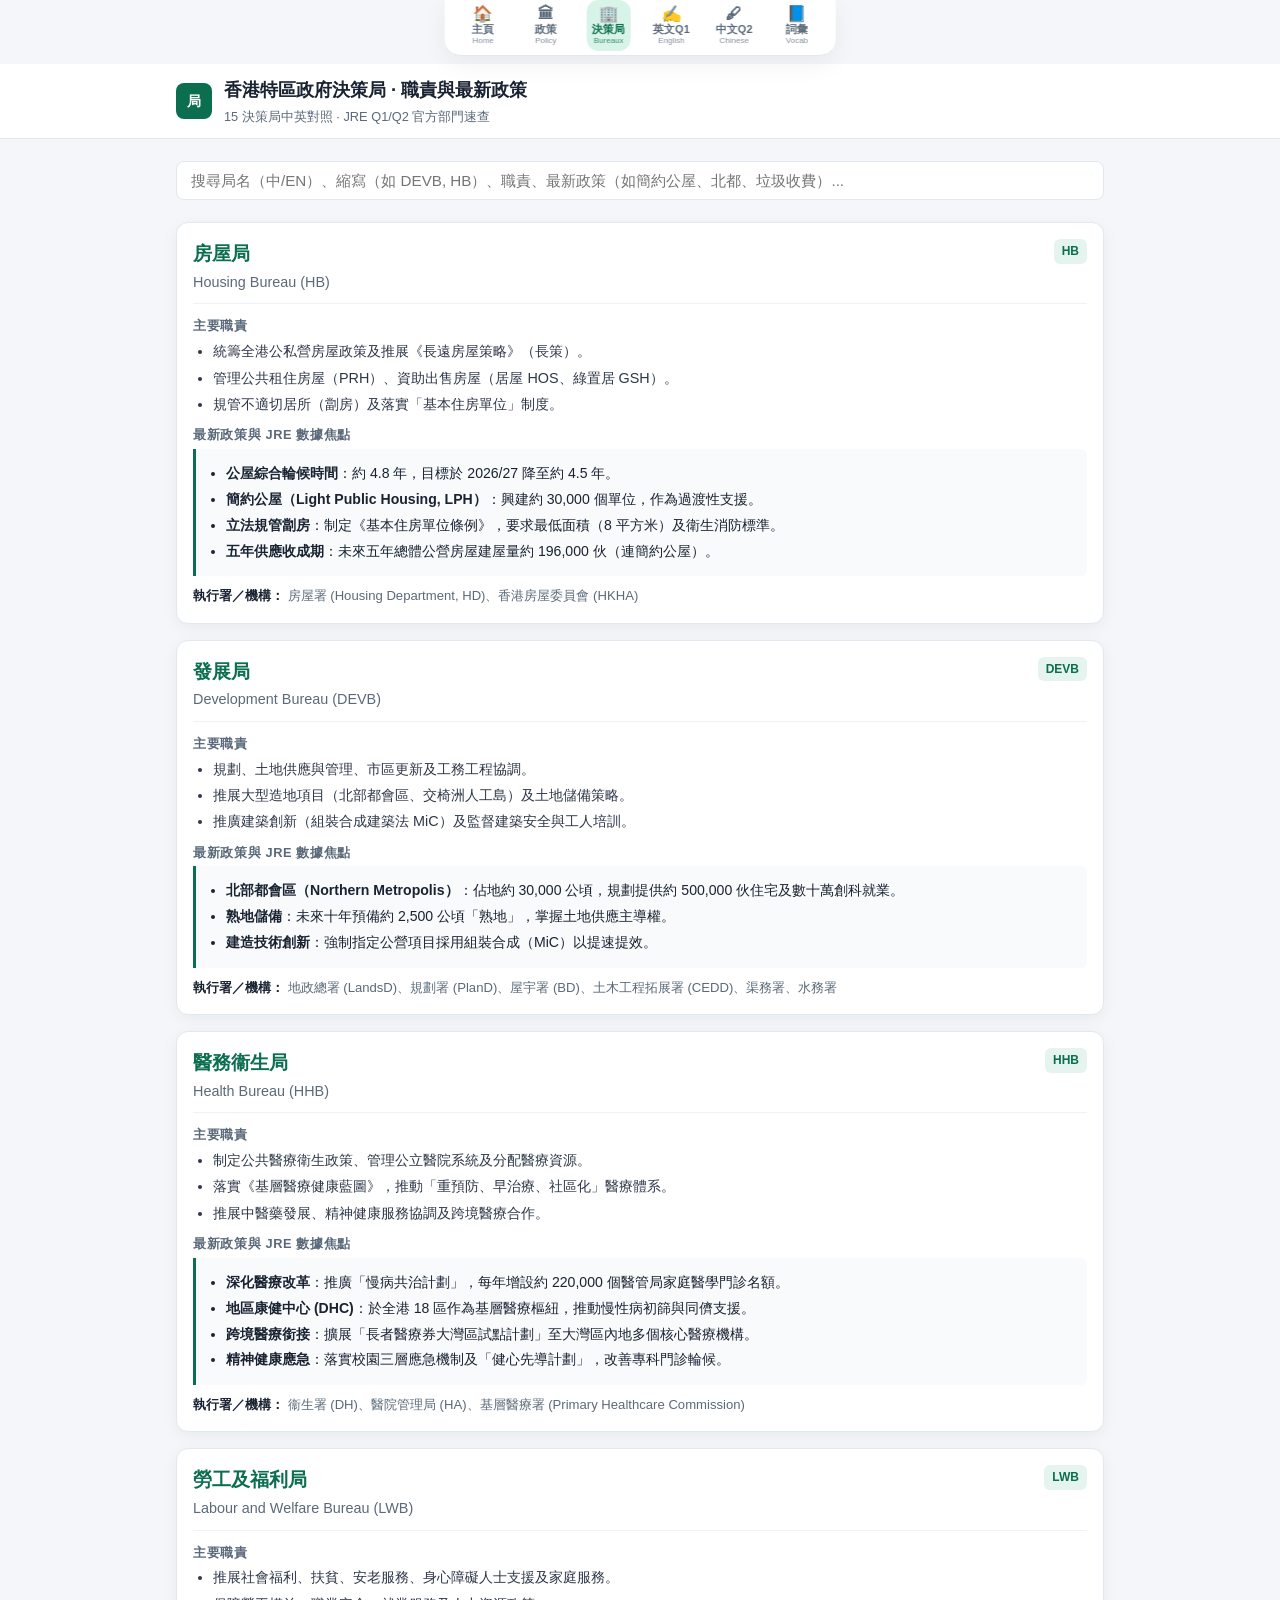
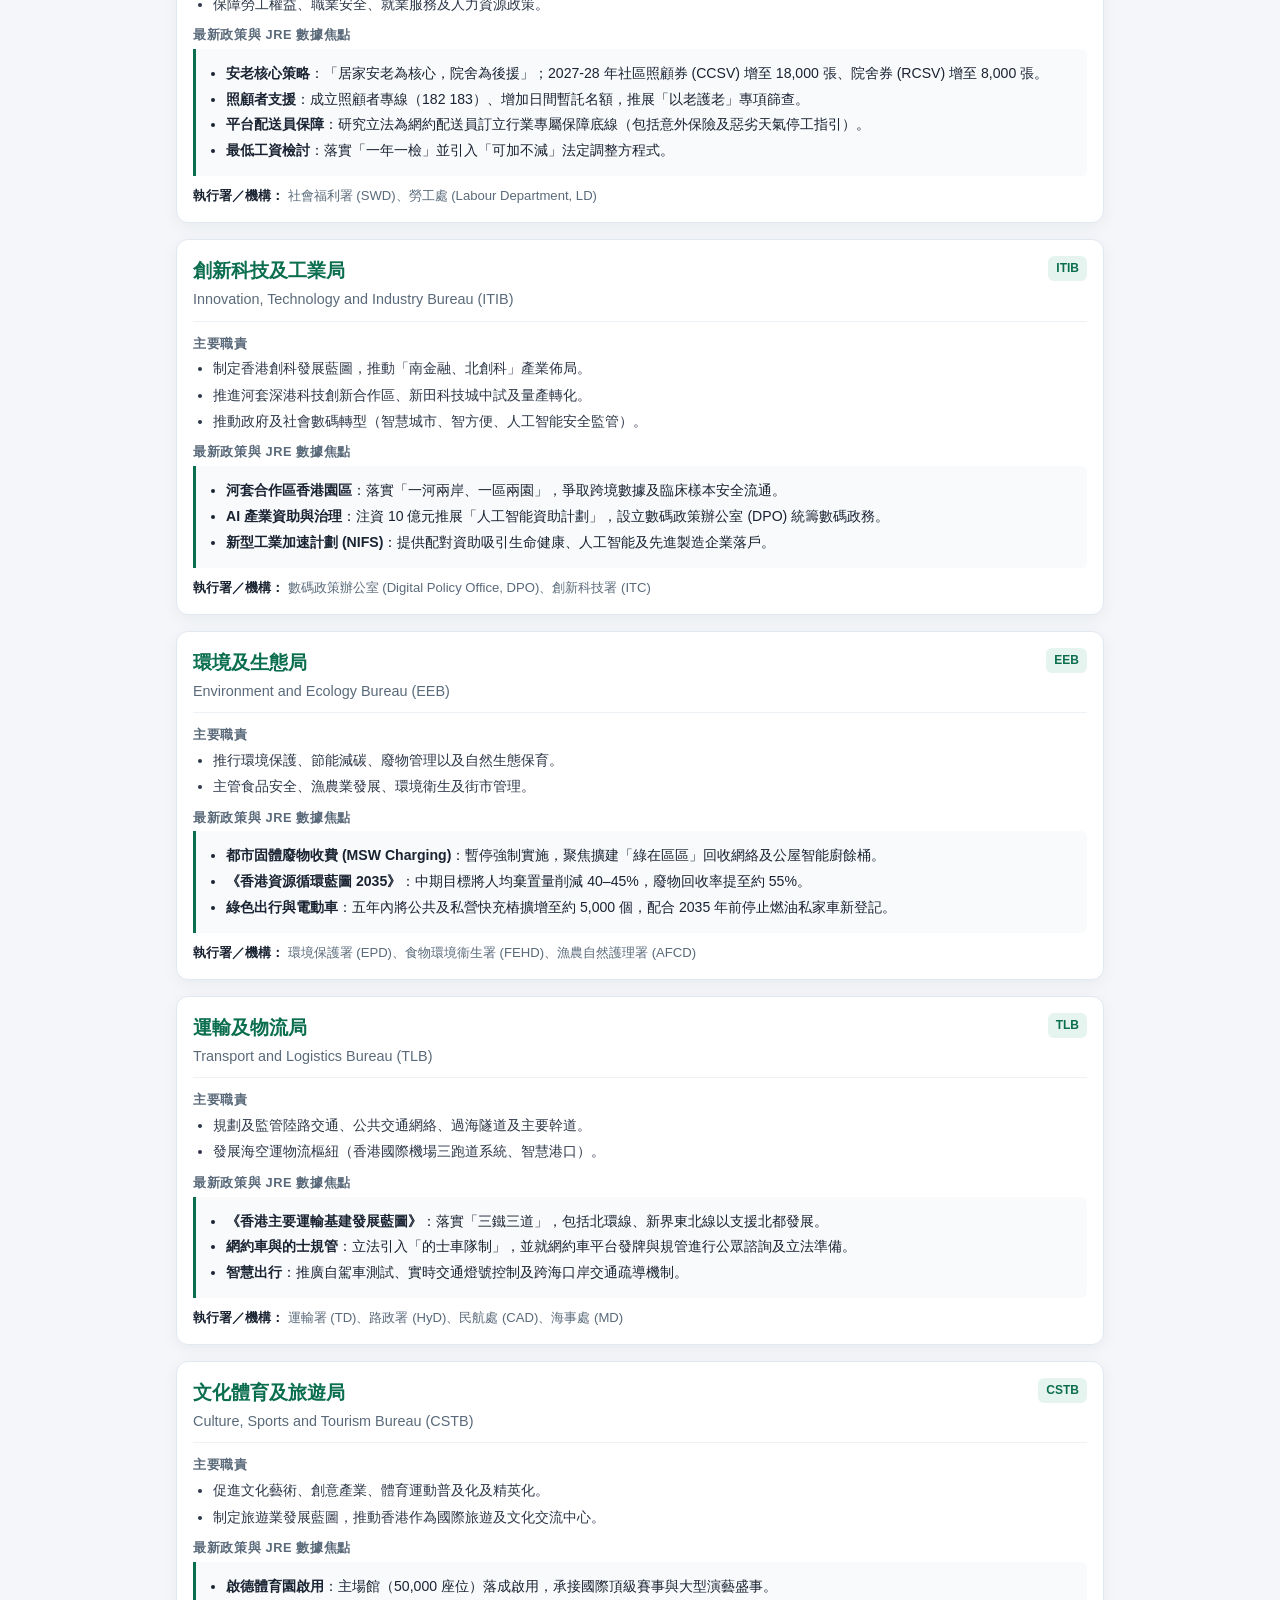
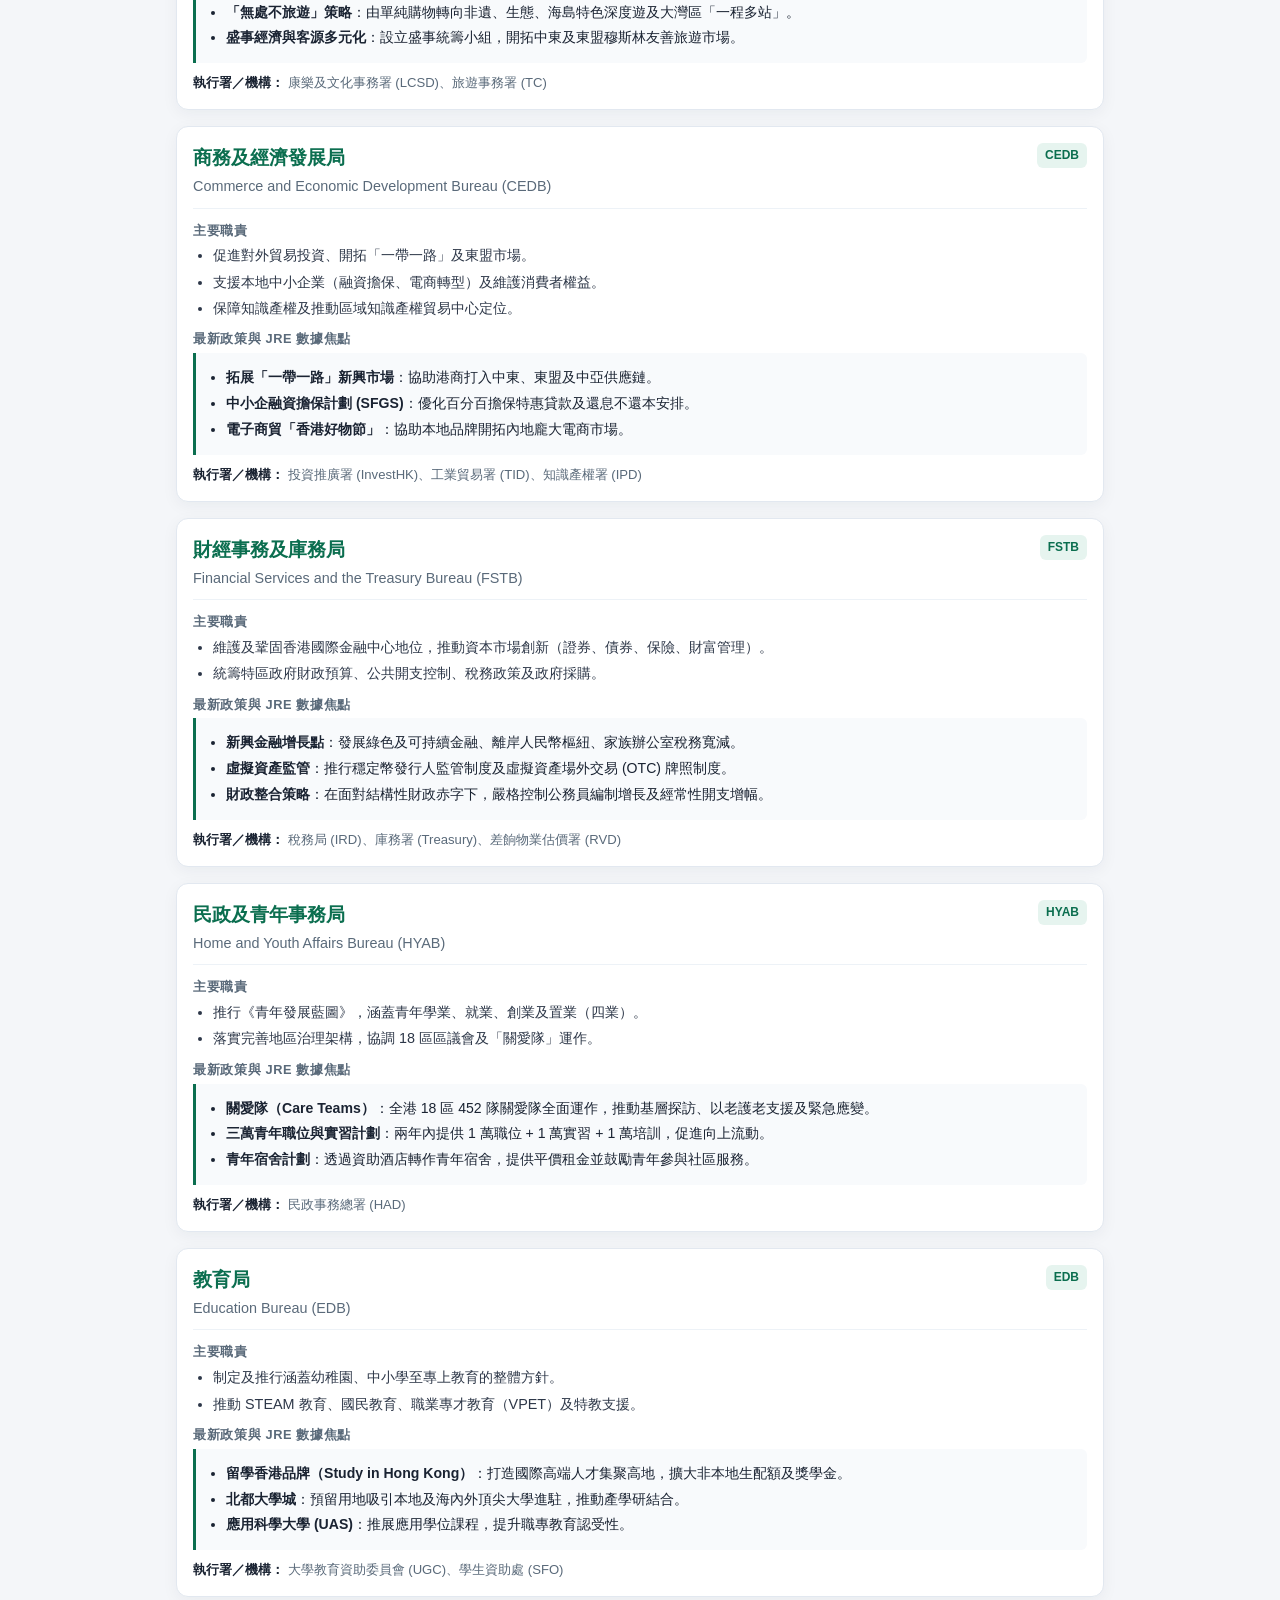
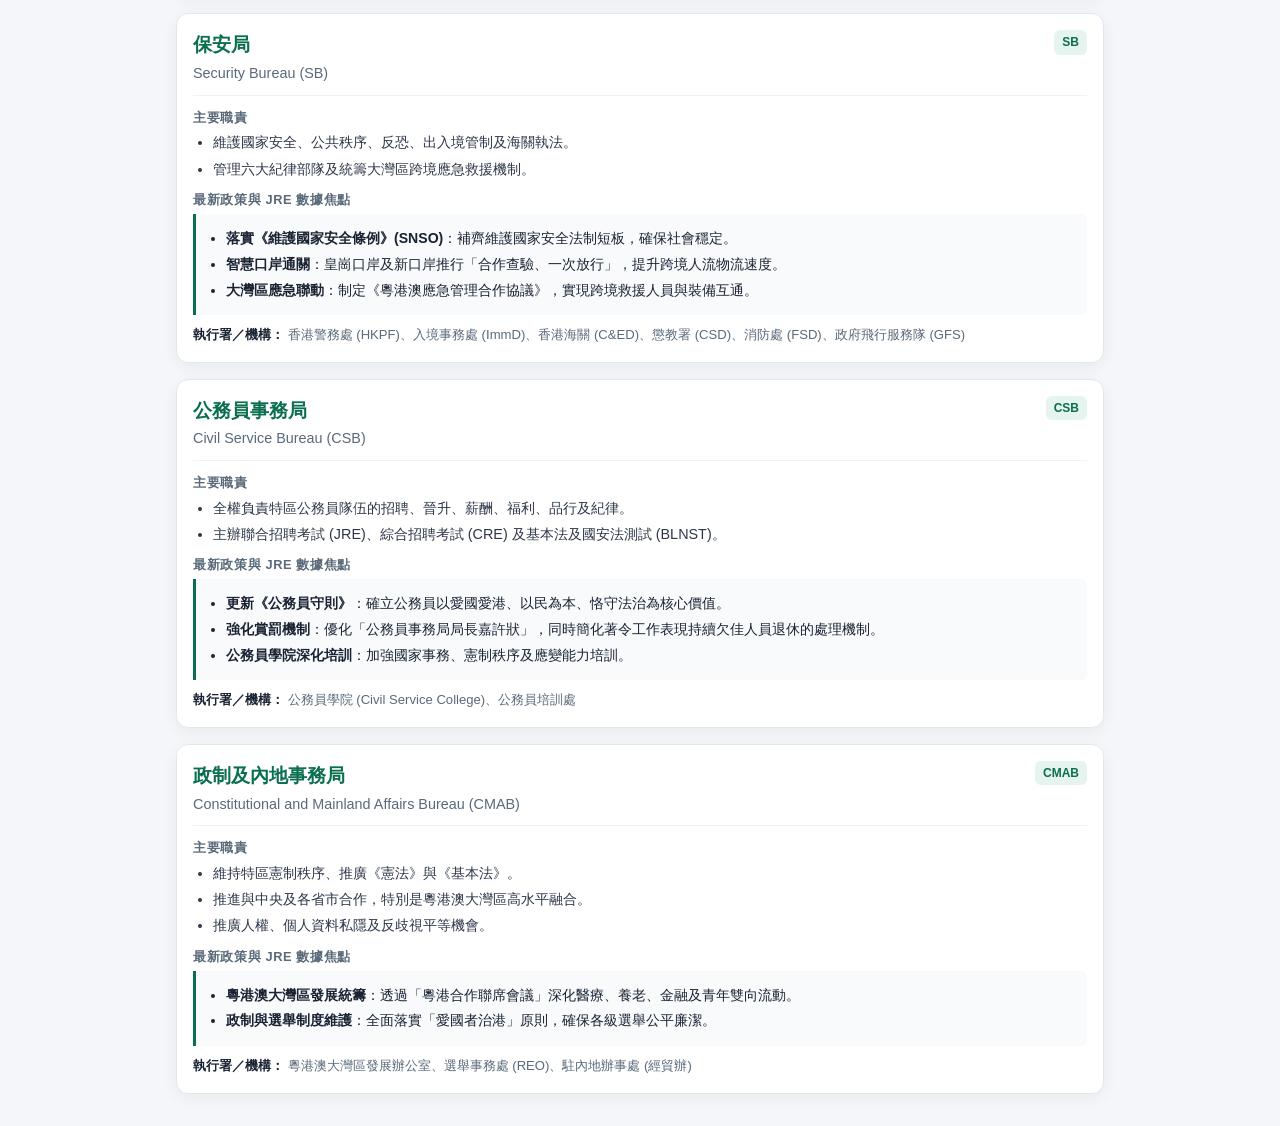
==== docs/bureaux/index.html @ 69ae5f59 "Remove Daily study page and navigation" ====
<!DOCTYPE html>
<html lang="zh-Hant">
<head>
  <meta charset="UTF-8" />
  <meta name="viewport" content="width=device-width, initial-scale=1, viewport-fit=cover" />
  <meta name="theme-color" content="#0b6e4f" />
  <meta name="apple-mobile-web-app-capable" content="yes" />
  <meta name="description" content="香港特區政府決策局架構、中英文名稱、職責及最新政策速查（JRE 備試專用）" />
  <title>政府決策局及最新政策 · JRE Study Hub</title>
  <link rel="stylesheet" href="../shell/tabbar.css?v=20261106a" />
  <style>
    :root {
      --bg: #f4f6f9;
      --surface: #ffffff;
      --ink: #1a2332;
      --muted: #5a6a7a;
      --border: #e2e8f0;
      --accent: #0b6e4f;
      --accent-soft: #e6f4ef;
      --accent-2: #1d4ed8;
      --shadow: 0 4px 16px rgba(26, 35, 50, 0.05);
      --radius: 12px;
      --font: "Segoe UI", "PingFang HK", "Noto Sans TC", "Microsoft JhengHei", sans-serif;
    }
    * { box-sizing: border-box; }
    body {
      margin: 0;
      font-family: var(--font);
      color: var(--ink);
      background: var(--bg);
      line-height: 1.55;
      padding-bottom: 80px;
    }
    .app-header {
      background: var(--surface);
      border-bottom: 1px solid var(--border);
      position: sticky;
      top: 0;
      z-index: 10;
    }
    .header-inner {
      max-width: 960px;
      margin: 0 auto;
      padding: 12px 16px;
      display: flex;
      align-items: center;
      gap: 12px;
    }
    .brand-mark {
      width: 36px;
      height: 36px;
      border-radius: 8px;
      background: var(--accent);
      color: #fff;
      display: grid;
      place-items: center;
      font-weight: 800;
      font-size: 0.9rem;
    }
    .brand-text h1 { margin: 0; font-size: 1.15rem; }
    .brand-text p { margin: 2px 0 0; color: var(--muted); font-size: 0.8rem; }
    .wrap {
      max-width: 960px;
      margin: 0 auto;
      padding: 16px;
    }
    .search-box {
      margin-bottom: 16px;
      position: sticky;
      top: 65px;
      z-index: 9;
      background: var(--bg);
      padding: 6px 0;
    }
    .search-box input {
      width: 100%;
      padding: 10px 14px;
      border: 1px solid var(--border);
      border-radius: 8px;
      font-size: 0.95rem;
      background: var(--surface);
      outline: none;
    }
    .search-box input:focus { border-color: var(--accent); }
    .bureau-card {
      background: var(--surface);
      border: 1px solid var(--border);
      border-radius: var(--radius);
      padding: 16px;
      margin-bottom: 16px;
      box-shadow: var(--shadow);
    }
    .b-header {
      display: flex;
      justify-content: space-between;
      align-items: flex-start;
      border-bottom: 1px solid #edf2f7;
      padding-bottom: 10px;
      margin-bottom: 12px;
    }
    .b-title h2 { margin: 0; font-size: 1.2rem; color: var(--accent); }
    .b-title .en { margin: 2px 0 0; font-size: 0.9rem; color: var(--muted); }
    .b-badge {
      padding: 3px 8px;
      background: var(--accent-soft);
      color: var(--accent);
      border-radius: 6px;
      font-size: 0.75rem;
      font-weight: 700;
    }
    .sec-label {
      font-size: 0.8rem;
      font-weight: 700;
      color: var(--muted);
      text-transform: uppercase;
      letter-spacing: 0.05em;
      margin: 10px 0 4px;
    }
    .responsibilities {
      margin: 0 0 10px;
      padding-left: 20px;
      font-size: 0.9rem;
      color: #2d3748;
    }
    .responsibilities li { margin-bottom: 4px; }
    .policies-box {
      background: #f8fafc;
      border-left: 3px solid var(--accent);
      padding: 10px 12px;
      border-radius: 0 6px 6px 0;
      font-size: 0.88rem;
    }
    .policies-box ul { margin: 4px 0 0; padding-left: 18px; }
    .policies-box li { margin-bottom: 4px; }
    .depts-tag {
      margin-top: 10px;
      font-size: 0.82rem;
      color: var(--muted);
    }
    .depts-tag strong { color: var(--ink); }
  </style>
</head>
<body>
  <header class="app-header">
    <div class="header-inner">
      <div class="brand-mark">局</div>
      <div class="brand-text">
        <h1>香港特區政府決策局 · 職責與最新政策</h1>
        <p>15 決策局中英對照 · JRE Q1/Q2 官方部門速查</p>
      </div>
    </div>
  </header>

  <main class="wrap">
    <div class="search-box">
      <input type="search" id="search" placeholder="搜尋局名（中/EN）、縮寫（如 DEVB, HB）、職責、最新政策（如簡約公屋、北都、垃圾收費）..." />
    </div>

    <div id="bureaux-list">
      <!-- 1. 房屋局 -->
      <article class="bureau-card" data-kw="房屋局 HB Housing Bureau 公屋 居屋 簡約公屋 劏房 基本住房單位 輪候時間">
        <div class="b-header">
          <div class="b-title">
            <h2>房屋局</h2>
            <div class="en">Housing Bureau (HB)</div>
          </div>
          <span class="b-badge">HB</span>
        </div>
        <div class="sec-label">主要職責</div>
        <ul class="responsibilities">
          <li>統籌全港公私營房屋政策及推展《長遠房屋策略》（長策）。</li>
          <li>管理公共租住房屋（PRH）、資助出售房屋（居屋 HOS、綠置居 GSH）。</li>
          <li>規管不適切居所（劏房）及落實「基本住房單位」制度。</li>
        </ul>
        <div class="sec-label">最新政策與 JRE 數據焦點</div>
        <div class="policies-box">
          <ul>
            <li><strong>公屋綜合輪候時間</strong>：約 4.8 年，目標於 2026/27 降至約 4.5 年。</li>
            <li><strong>簡約公屋（Light Public Housing, LPH）</strong>：興建約 30,000 個單位，作為過渡性支援。</li>
            <li><strong>立法規管劏房</strong>：制定《基本住房單位條例》，要求最低面積（8 平方米）及衛生消防標準。</li>
            <li><strong>五年供應收成期</strong>：未來五年總體公營房屋建屋量約 196,000 伙（連簡約公屋）。</li>
          </ul>
        </div>
        <div class="depts-tag"><strong>執行署／機構：</strong> 房屋署 (Housing Department, HD)、香港房屋委員會 (HKHA)</div>
      </article>

      <!-- 2. 發展局 -->
      <article class="bureau-card" data-kw="發展局 DEVB Development Bureau 土地 土地儲備 北部都會區 新田科技城 交椅洲人工島 市區重建 建造業 組裝合成 MiC">
        <div class="b-header">
          <div class="b-title">
            <h2>發展局</h2>
            <div class="en">Development Bureau (DEVB)</div>
          </div>
          <span class="b-badge">DEVB</span>
        </div>
        <div class="sec-label">主要職責</div>
        <ul class="responsibilities">
          <li>規劃、土地供應與管理、市區更新及工務工程協調。</li>
          <li>推展大型造地項目（北部都會區、交椅洲人工島）及土地儲備策略。</li>
          <li>推廣建築創新（組裝合成建築法 MiC）及監督建築安全與工人培訓。</li>
        </ul>
        <div class="sec-label">最新政策與 JRE 數據焦點</div>
        <div class="policies-box">
          <ul>
            <li><strong>北部都會區（Northern Metropolis）</strong>：佔地約 30,000 公頃，規劃提供約 500,000 伙住宅及數十萬創科就業。</li>
            <li><strong>熟地儲備</strong>：未來十年預備約 2,500 公頃「熟地」，掌握土地供應主導權。</li>
            <li><strong>建造技術創新</strong>：強制指定公營項目採用組裝合成（MiC）以提速提效。</li>
          </ul>
        </div>
        <div class="depts-tag"><strong>執行署／機構：</strong> 地政總署 (LandsD)、規劃署 (PlanD)、屋宇署 (BD)、土木工程拓展署 (CEDD)、渠務署、水務署</div>
      </article>

      <!-- 3. 醫務衞生局 -->
      <article class="bureau-card" data-kw="醫務衞生局 醫衞局 Health Bureau 基層醫療 醫院管理局 HA 地區康健中心 DHC 精神健康 醫療券 公營醫療改革">
        <div class="b-header">
          <div class="b-title">
            <h2>醫務衞生局</h2>
            <div class="en">Health Bureau (HHB)</div>
          </div>
          <span class="b-badge">HHB</span>
        </div>
        <div class="sec-label">主要職責</div>
        <ul class="responsibilities">
          <li>制定公共醫療衛生政策、管理公立醫院系統及分配醫療資源。</li>
          <li>落實《基層醫療健康藍圖》，推動「重預防、早治療、社區化」醫療體系。</li>
          <li>推展中醫藥發展、精神健康服務協調及跨境醫療合作。</li>
        </ul>
        <div class="sec-label">最新政策與 JRE 數據焦點</div>
        <div class="policies-box">
          <ul>
            <li><strong>深化醫療改革</strong>：推廣「慢病共治計劃」，每年增設約 220,000 個醫管局家庭醫學門診名額。</li>
            <li><strong>地區康健中心 (DHC)</strong>：於全港 18 區作為基層醫療樞紐，推動慢性病初篩與同儕支援。</li>
            <li><strong>跨境醫療銜接</strong>：擴展「長者醫療券大灣區試點計劃」至大灣區內地多個核心醫療機構。</li>
            <li><strong>精神健康應急</strong>：落實校園三層應急機制及「健心先導計劃」，改善專科門診輪候。</li>
          </ul>
        </div>
        <div class="depts-tag"><strong>執行署／機構：</strong> 衞生署 (DH)、醫院管理局 (HA)、基層醫療署 (Primary Healthcare Commission)</div>
      </article>

      <!-- 4. 勞工及福利局 -->
      <article class="bureau-card" data-kw="勞工及福利局 勞福局 LWB Labour and Welfare Bureau 安老 照顧者 社區照顧券 院舍 平台經濟 外賣員 最低工資 輸入勞工">
        <div class="b-header">
          <div class="b-title">
            <h2>勞工及福利局</h2>
            <div class="en">Labour and Welfare Bureau (LWB)</div>
          </div>
          <span class="b-badge">LWB</span>
        </div>
        <div class="sec-label">主要職責</div>
        <ul class="responsibilities">
          <li>推展社會福利、扶貧、安老服務、身心障礙人士支援及家庭服務。</li>
          <li>保障勞工權益、職業安全、就業服務及人力資源政策。</li>
        </ul>
        <div class="sec-label">最新政策與 JRE 數據焦點</div>
        <div class="policies-box">
          <ul>
            <li><strong>安老核心策略</strong>：「居家安老為核心，院舍為後援」；2027-28 年社區照顧券 (CCSV) 增至 18,000 張、院舍券 (RCSV) 增至 8,000 張。</li>
            <li><strong>照顧者支援</strong>：成立照顧者專線（182 183）、增加日間暫託名額，推展「以老護老」專項篩查。</li>
            <li><strong>平台配送員保障</strong>：研究立法為網約配送員訂立行業專屬保障底線（包括意外保險及惡劣天氣停工指引）。</li>
            <li><strong>最低工資檢討</strong>：落實「一年一檢」並引入「可加不減」法定調整方程式。</li>
          </ul>
        </div>
        <div class="depts-tag"><strong>執行署／機構：</strong> 社會福利署 (SWD)、勞工處 (Labour Department, LD)</div>
      </article>

      <!-- 5. 創新科技及工業局 -->
      <article class="bureau-card" data-kw="創新科技及工業局 創科局 ITIB Innovation, Technology and Industry Bureau 河套 新田科技城 人工智能 AI 數碼港 科技園 新型工業化">
        <div class="b-header">
          <div class="b-title">
            <h2>創新科技及工業局</h2>
            <div class="en">Innovation, Technology and Industry Bureau (ITIB)</div>
          </div>
          <span class="b-badge">ITIB</span>
        </div>
        <div class="sec-label">主要職責</div>
        <ul class="responsibilities">
          <li>制定香港創科發展藍圖，推動「南金融、北創科」產業佈局。</li>
          <li>推進河套深港科技創新合作區、新田科技城中試及量產轉化。</li>
          <li>推動政府及社會數碼轉型（智慧城市、智方便、人工智能安全監管）。</li>
        </ul>
        <div class="sec-label">最新政策與 JRE 數據焦點</div>
        <div class="policies-box">
          <ul>
            <li><strong>河套合作區香港園區</strong>：落實「一河兩岸、一區兩園」，爭取跨境數據及臨床樣本安全流通。</li>
            <li><strong>AI 產業資助與治理</strong>：注資 10 億元推展「人工智能資助計劃」，設立數碼政策辦公室 (DPO) 統籌數碼政務。</li>
            <li><strong>新型工業加速計劃 (NIFS)</strong>：提供配對資助吸引生命健康、人工智能及先進製造企業落戶。</li>
          </ul>
        </div>
        <div class="depts-tag"><strong>執行署／機構：</strong> 數碼政策辦公室 (Digital Policy Office, DPO)、創新科技署 (ITC)</div>
      </article>

      <!-- 6. 環境及生態局 -->
      <article class="bureau-card" data-kw="環境及生態局 環保局 EEB Environment and Ecology Bureau 垃圾收費 廚餘 回收 碳中和 氣候行動藍圖 電動車 綠色出行 食品安全">
        <div class="b-header">
          <div class="b-title">
            <h2>環境及生態局</h2>
            <div class="en">Environment and Ecology Bureau (EEB)</div>
          </div>
          <span class="b-badge">EEB</span>
        </div>
        <div class="sec-label">主要職責</div>
        <ul class="responsibilities">
          <li>推行環境保護、節能減碳、廢物管理以及自然生態保育。</li>
          <li>主管食品安全、漁農業發展、環境衛生及街市管理。</li>
        </ul>
        <div class="sec-label">最新政策與 JRE 數據焦點</div>
        <div class="policies-box">
          <ul>
            <li><strong>都市固體廢物收費 (MSW Charging)</strong>：暫停強制實施，聚焦擴建「綠在區區」回收網絡及公屋智能廚餘桶。</li>
            <li><strong>《香港資源循環藍圖 2035》</strong>：中期目標將人均棄置量削減 40–45%，廢物回收率提至約 55%。</li>
            <li><strong>綠色出行與電動車</strong>：五年內將公共及私營快充樁擴增至約 5,000 個，配合 2035 年前停止燃油私家車新登記。</li>
          </ul>
        </div>
        <div class="depts-tag"><strong>執行署／機構：</strong> 環境保護署 (EPD)、食物環境衞生署 (FEHD)、漁農自然護理署 (AFCD)</div>
      </article>

      <!-- 7. 運輸及物流局 -->
      <article class="bureau-card" data-kw="運輸及物流局 運物局 TLB Transport and Logistics Bureau 鐵路 網約車 運輸策略藍圖 智慧交通 機場三跑 港珠澳大橋 跨境口岸">
        <div class="b-header">
          <div class="b-title">
            <h2>運輸及物流局</h2>
            <div class="en">Transport and Logistics Bureau (TLB)</div>
          </div>
          <span class="b-badge">TLB</span>
        </div>
        <div class="sec-label">主要職責</div>
        <ul class="responsibilities">
          <li>規劃及監管陸路交通、公共交通網絡、過海隧道及主要幹道。</li>
          <li>發展海空運物流樞紐（香港國際機場三跑道系統、智慧港口）。</li>
        </ul>
        <div class="sec-label">最新政策與 JRE 數據焦點</div>
        <div class="policies-box">
          <ul>
            <li><strong>《香港主要運輸基建發展藍圖》</strong>：落實「三鐵三道」，包括北環線、新界東北線以支援北都發展。</li>
            <li><strong>網約車與的士規管</strong>：立法引入「的士車隊制」，並就網約車平台發牌與規管進行公眾諮詢及立法準備。</li>
            <li><strong>智慧出行</strong>：推廣自駕車測試、實時交通燈號控制及跨海口岸交通疏導機制。</li>
          </ul>
        </div>
        <div class="depts-tag"><strong>執行署／機構：</strong> 運輸署 (TD)、路政署 (HyD)、民航處 (CAD)、海事處 (MD)</div>
      </article>

      <!-- 8. 文化體育及旅遊局 -->
      <article class="bureau-card" data-kw="文化體育及旅遊局 文體旅局 CSTB Culture, Sports and Tourism Bureau 盛事經濟 啟德體育園 西九文化區 深度遊 無處不旅遊 一程多站">
        <div class="b-header">
          <div class="b-title">
            <h2>文化體育及旅遊局</h2>
            <div class="en">Culture, Sports and Tourism Bureau (CSTB)</div>
          </div>
          <span class="b-badge">CSTB</span>
        </div>
        <div class="sec-label">主要職責</div>
        <ul class="responsibilities">
          <li>促進文化藝術、創意產業、體育運動普及化及精英化。</li>
          <li>制定旅遊業發展藍圖，推動香港作為國際旅遊及文化交流中心。</li>
        </ul>
        <div class="sec-label">最新政策與 JRE 數據焦點</div>
        <div class="policies-box">
          <ul>
            <li><strong>啟德體育園啟用</strong>：主場館（50,000 座位）落成啟用，承接國際頂級賽事與大型演藝盛事。</li>
            <li><strong>「無處不旅遊」策略</strong>：由單純購物轉向非遺、生態、海島特色深度遊及大灣區「一程多站」。</li>
            <li><strong>盛事經濟與客源多元化</strong>：設立盛事統籌小組，開拓中東及東盟穆斯林友善旅遊市場。</li>
          </ul>
        </div>
        <div class="depts-tag"><strong>執行署／機構：</strong> 康樂及文化事務署 (LCSD)、旅遊事務署 (TC)</div>
      </article>

      <!-- 9. 商務及經濟發展局 -->
      <article class="bureau-card" data-kw="商務及經濟發展局 商經局 CEDB Commerce and Economic Development Bureau 對外貿易 一帶一路 東盟 中小企支援 電子商貿 知識產權">
        <div class="b-header">
          <div class="b-title">
            <h2>商務及經濟發展局</h2>
            <div class="en">Commerce and Economic Development Bureau (CEDB)</div>
          </div>
          <span class="b-badge">CEDB</span>
        </div>
        <div class="sec-label">主要職責</div>
        <ul class="responsibilities">
          <li>促進對外貿易投資、開拓「一帶一路」及東盟市場。</li>
          <li>支援本地中小企業（融資擔保、電商轉型）及維護消費者權益。</li>
          <li>保障知識產權及推動區域知識產權貿易中心定位。</li>
        </ul>
        <div class="sec-label">最新政策與 JRE 數據焦點</div>
        <div class="policies-box">
          <ul>
            <li><strong>拓展「一帶一路」新興市場</strong>：協助港商打入中東、東盟及中亞供應鏈。</li>
            <li><strong>中小企融資擔保計劃 (SFGS)</strong>：優化百分百擔保特惠貸款及還息不還本安排。</li>
            <li><strong>電子商貿「香港好物節」</strong>：協助本地品牌開拓內地龐大電商市場。</li>
          </ul>
        </div>
        <div class="depts-tag"><strong>執行署／機構：</strong> 投資推廣署 (InvestHK)、工業貿易署 (TID)、知識產權署 (IPD)</div>
      </article>

      <!-- 10. 財經事務及庫務局 -->
      <article class="bureau-card" data-kw="財經事務及庫務局 財庫局 FSTB Financial Services and the Treasury Bureau 國際金融中心 綠色金融 家族辦公室 虛擬資產 財政赤字 庫務審批">
        <div class="b-header">
          <div class="b-title">
            <h2>財經事務及庫務局</h2>
            <div class="en">Financial Services and the Treasury Bureau (FSTB)</div>
          </div>
          <span class="b-badge">FSTB</span>
        </div>
        <div class="sec-label">主要職責</div>
        <ul class="responsibilities">
          <li>維護及鞏固香港國際金融中心地位，推動資本市場創新（證券、債券、保險、財富管理）。</li>
          <li>統籌特區政府財政預算、公共開支控制、稅務政策及政府採購。</li>
        </ul>
        <div class="sec-label">最新政策與 JRE 數據焦點</div>
        <div class="policies-box">
          <ul>
            <li><strong>新興金融增長點</strong>：發展綠色及可持續金融、離岸人民幣樞紐、家族辦公室稅務寬減。</li>
            <li><strong>虛擬資產監管</strong>：推行穩定幣發行人監管制度及虛擬資產場外交易 (OTC) 牌照制度。</li>
            <li><strong>財政整合策略</strong>：在面對結構性財政赤字下，嚴格控制公務員編制增長及經常性開支增幅。</li>
          </ul>
        </div>
        <div class="depts-tag"><strong>執行署／機構：</strong> 稅務局 (IRD)、庫務署 (Treasury)、差餉物業估價署 (RVD)</div>
      </article>

      <!-- 11. 民政及青年事務局 -->
      <article class="bureau-card" data-kw="民政及青年事務局 民青局 HYAB Home and Youth Affairs Bureau 青年發展藍圖 關愛隊 地區治理 社區網絡 課後託管">
        <div class="b-header">
          <div class="b-title">
            <h2>民政及青年事務局</h2>
            <div class="en">Home and Youth Affairs Bureau (HYAB)</div>
          </div>
          <span class="b-badge">HYAB</span>
        </div>
        <div class="sec-label">主要職責</div>
        <ul class="responsibilities">
          <li>推行《青年發展藍圖》，涵蓋青年學業、就業、創業及置業（四業）。</li>
          <li>落實完善地區治理架構，協調 18 區區議會及「關愛隊」運作。</li>
        </ul>
        <div class="sec-label">最新政策與 JRE 數據焦點</div>
        <div class="policies-box">
          <ul>
            <li><strong>關愛隊（Care Teams）</strong>：全港 18 區 452 隊關愛隊全面運作，推動基層探訪、以老護老支援及緊急應變。</li>
            <li><strong>三萬青年職位與實習計劃</strong>：兩年內提供 1 萬職位 + 1 萬實習 + 1 萬培訓，促進向上流動。</li>
            <li><strong>青年宿舍計劃</strong>：透過資助酒店轉作青年宿舍，提供平價租金並鼓勵青年參與社區服務。</li>
          </ul>
        </div>
        <div class="depts-tag"><strong>執行署／機構：</strong> 民政事務總署 (HAD)</div>
      </article>

      <!-- 12. 教育局 -->
      <article class="bureau-card" data-kw="教育局 EDB Education Bureau STEAM 國際教育樞紐 專上教育 幼兒教育 師資培訓 職業專才學位">
        <div class="b-header">
          <div class="b-title">
            <h2>教育局</h2>
            <div class="en">Education Bureau (EDB)</div>
          </div>
          <span class="b-badge">EDB</span>
        </div>
        <div class="sec-label">主要職責</div>
        <ul class="responsibilities">
          <li>制定及推行涵蓋幼稚園、中小學至專上教育的整體方針。</li>
          <li>推動 STEAM 教育、國民教育、職業專才教育（VPET）及特教支援。</li>
        </ul>
        <div class="sec-label">最新政策與 JRE 數據焦點</div>
        <div class="policies-box">
          <ul>
            <li><strong>留學香港品牌（Study in Hong Kong）</strong>：打造國際高端人才集聚高地，擴大非本地生配額及獎學金。</li>
            <li><strong>北都大學城</strong>：預留用地吸引本地及海內外頂尖大學進駐，推動產學研結合。</li>
            <li><strong>應用科學大學 (UAS)</strong>：推展應用學位課程，提升職專教育認受性。</li>
          </ul>
        </div>
        <div class="depts-tag"><strong>執行署／機構：</strong> 大學教育資助委員會 (UGC)、學生資助處 (SFO)</div>
      </article>

      <!-- 13. 保安局 -->
      <article class="bureau-card" data-kw="保安局 SB Security Bureau 國家安全 維護國家安全條例 SNSO 口岸通關 應急管理 警務 消防 入境">
        <div class="b-header">
          <div class="b-title">
            <h2>保安局</h2>
            <div class="en">Security Bureau (SB)</div>
          </div>
          <span class="b-badge">SB</span>
        </div>
        <div class="sec-label">主要職責</div>
        <ul class="responsibilities">
          <li>維護國家安全、公共秩序、反恐、出入境管制及海關執法。</li>
          <li>管理六大紀律部隊及統籌大灣區跨境應急救援機制。</li>
        </ul>
        <div class="sec-label">最新政策與 JRE 數據焦點</div>
        <div class="policies-box">
          <ul>
            <li><strong>落實《維護國家安全條例》(SNSO)</strong>：補齊維護國家安全法制短板，確保社會穩定。</li>
            <li><strong>智慧口岸通關</strong>：皇崗口岸及新口岸推行「合作查驗、一次放行」，提升跨境人流物流速度。</li>
            <li><strong>大灣區應急聯動</strong>：制定《粵港澳應急管理合作協議》，實現跨境救援人員與裝備互通。</li>
          </ul>
        </div>
        <div class="depts-tag"><strong>執行署／機構：</strong> 香港警務處 (HKPF)、入境事務處 (ImmD)、香港海關 (C&ED)、懲教署 (CSD)、消防處 (FSD)、政府飛行服務隊 (GFS)</div>
      </article>

      <!-- 14. 公務員事務局 -->
      <article class="bureau-card" data-kw="公務員事務局 CSB Civil Service Bureau 公務員守則 招聘 績效指標 賞罰機制 培訓 學院">
        <div class="b-header">
          <div class="b-title">
            <h2>公務員事務局</h2>
            <div class="en">Civil Service Bureau (CSB)</div>
          </div>
          <span class="b-badge">CSB</span>
        </div>
        <div class="sec-label">主要職責</div>
        <ul class="responsibilities">
          <li>全權負責特區公務員隊伍的招聘、晉升、薪酬、福利、品行及紀律。</li>
          <li>主辦聯合招聘考試 (JRE)、綜合招聘考試 (CRE) 及基本法及國安法測試 (BLNST)。</li>
        </ul>
        <div class="sec-label">最新政策與 JRE 數據焦點</div>
        <div class="policies-box">
          <ul>
            <li><strong>更新《公務員守則》</strong>：確立公務員以愛國愛港、以民為本、恪守法治為核心價值。</li>
            <li><strong>強化賞罰機制</strong>：優化「公務員事務局局長嘉許狀」，同時簡化著令工作表現持續欠佳人員退休的處理機制。</li>
            <li><strong>公務員學院深化培訓</strong>：加強國家事務、憲制秩序及應變能力培訓。</li>
          </ul>
        </div>
        <div class="depts-tag"><strong>執行署／機構：</strong> 公務員學院 (Civil Service College)、公務員培訓處</div>
      </article>

      <!-- 15. 政制及內地事務局 -->
      <article class="bureau-card" data-kw="政制及內地事務局 CMAB Constitutional and Mainland Affairs Bureau 基本法 憲法 大灣區發展辦公室 駐內地辦事處 平等機會 私隱">
        <div class="b-header">
          <div class="b-title">
            <h2>政制及內地事務局</h2>
            <div class="en">Constitutional and Mainland Affairs Bureau (CMAB)</div>
          </div>
          <span class="b-badge">CMAB</span>
        </div>
        <div class="sec-label">主要職責</div>
        <ul class="responsibilities">
          <li>維持特區憲制秩序、推廣《憲法》與《基本法》。</li>
          <li>推進與中央及各省市合作，特別是粵港澳大灣區高水平融合。</li>
          <li>推廣人權、個人資料私隱及反歧視平等機會。</li>
        </ul>
        <div class="sec-label">最新政策與 JRE 數據焦點</div>
        <div class="policies-box">
          <ul>
            <li><strong>粵港澳大灣區發展統籌</strong>：透過「粵港合作聯席會議」深化醫療、養老、金融及青年雙向流動。</li>
            <li><strong>政制與選舉制度維護</strong>：全面落實「愛國者治港」原則，確保各級選舉公平廉潔。</li>
          </ul>
        </div>
        <div class="depts-tag"><strong>執行署／機構：</strong> 粵港澳大灣區發展辦公室、選舉事務處 (REO)、駐內地辦事處 (經貿辦)</div>
      </article>
    </div>
  </main>

  <script src="../shell/tabbar.js?v=20261109a"></script>
  <script>
    const searchInput = document.getElementById("search");
    const cards = document.querySelectorAll(".bureau-card");

    searchInput.addEventListener("input", (e) => {
      const q = e.target.value.toLowerCase().trim();
      cards.forEach((card) => {
        const text = (card.getAttribute("data-kw") + " " + card.innerText).toLowerCase();
        if (!q || text.includes(q)) {
          card.style.display = "block";
        } else {
          card.style.display = "none";
        }
      });
    });
  </script>
</body>
</html>
---- docs/shell/tabbar.css ----
/* JRE Study Hub — shared top tab bar (6 tabs) — Policy Bank light palette */
:root {
  --hub-tab-h: 56px;
  --hub-safe-top: env(safe-area-inset-top, 0px);
  --hub-bg: #ffffff;
  --hub-border: #e2e8f0;
  --hub-muted: #5a6a7a;
  --hub-accent: #0b6e4f;
  --hub-accent-soft: #e6f4ef;
  --hub-chip-on-bg: #d8f3e7;
  --hub-ink: #1a2332;
}

body.hub-has-tabs {
  padding-top: calc(var(--hub-tab-h) + var(--hub-safe-top) + 8px) !important;
  padding-bottom: env(safe-area-inset-bottom, 0px) !important;
  box-sizing: border-box;
}

#jre-hub-tabbar {
  position: fixed;
  left: 0;
  right: 0;
  top: 0;
  z-index: 99999;
  display: flex;
  align-items: stretch;
  justify-content: space-evenly;
  gap: 6px;
  min-height: calc(var(--hub-tab-h) + var(--hub-safe-top));
  padding: var(--hub-safe-top) 8px 4px;
  background: rgba(255, 255, 255, 0.94);
  backdrop-filter: blur(16px);
  -webkit-backdrop-filter: blur(16px);
  border-bottom: 1px solid var(--hub-border);
  box-shadow: 0 8px 24px rgba(26, 35, 50, 0.06);
  font-family: "Segoe UI", "PingFang HK", "Noto Sans TC", "Microsoft JhengHei", sans-serif;
  -webkit-tap-highlight-color: transparent;
}

#jre-hub-tabbar a {
  flex: 1;
  display: flex;
  flex-direction: column;
  align-items: center;
  justify-content: center;
  gap: 1px;
  min-height: 48px;
  min-width: 0;
  padding: 4px 2px;
  margin: 0 1px;
  border-radius: 12px;
  text-decoration: none;
  color: var(--hub-muted);
  font-size: 9px;
  font-weight: 600;
  letter-spacing: 0;
  transition: background 0.15s ease, color 0.15s ease;
}

#jre-hub-tabbar a:active {
  background: var(--hub-accent-soft);
}

#jre-hub-tabbar a.is-active {
  color: var(--hub-accent);
  background: var(--hub-chip-on-bg);
}

#jre-hub-tabbar .hub-ico {
  font-size: 15px;
  line-height: 1;
}

#jre-hub-tabbar .hub-zh {
  font-size: 10px;
  line-height: 1.1;
  white-space: nowrap;
}

#jre-hub-tabbar .hub-en {
  font-size: 7.5px;
  font-weight: 500;
  opacity: 0.75;
  line-height: 1;
  white-space: nowrap;
}

@media (min-width: 768px) {
  #jre-hub-tabbar {
    max-width: 560px;
    left: 50%;
    right: auto;
    transform: translateX(-50%);
    border-radius: 0 0 16px 16px;
  }
  #jre-hub-tabbar {
    gap: 10px;
    padding-left: 12px;
    padding-right: 12px;
  }
  #jre-hub-tabbar a {
    font-size: 10px;
    padding: 6px 8px;
    margin: 0 4px;
  }
  #jre-hub-tabbar .hub-zh { font-size: 11px; }
  #jre-hub-tabbar .hub-en { font-size: 8px; }
  #jre-hub-tabbar .hub-ico { font-size: 16px; }
}

@media (max-width: 420px) {
  #jre-hub-tabbar { gap: 2px; padding-left: 4px; padding-right: 4px; }
  #jre-hub-tabbar .hub-en { display: none; }
  #jre-hub-tabbar a { padding: 3px 1px; margin: 0; }
  #jre-hub-tabbar .hub-zh { font-size: 8.5px; }
  #jre-hub-tabbar .hub-ico { font-size: 13px; }
}
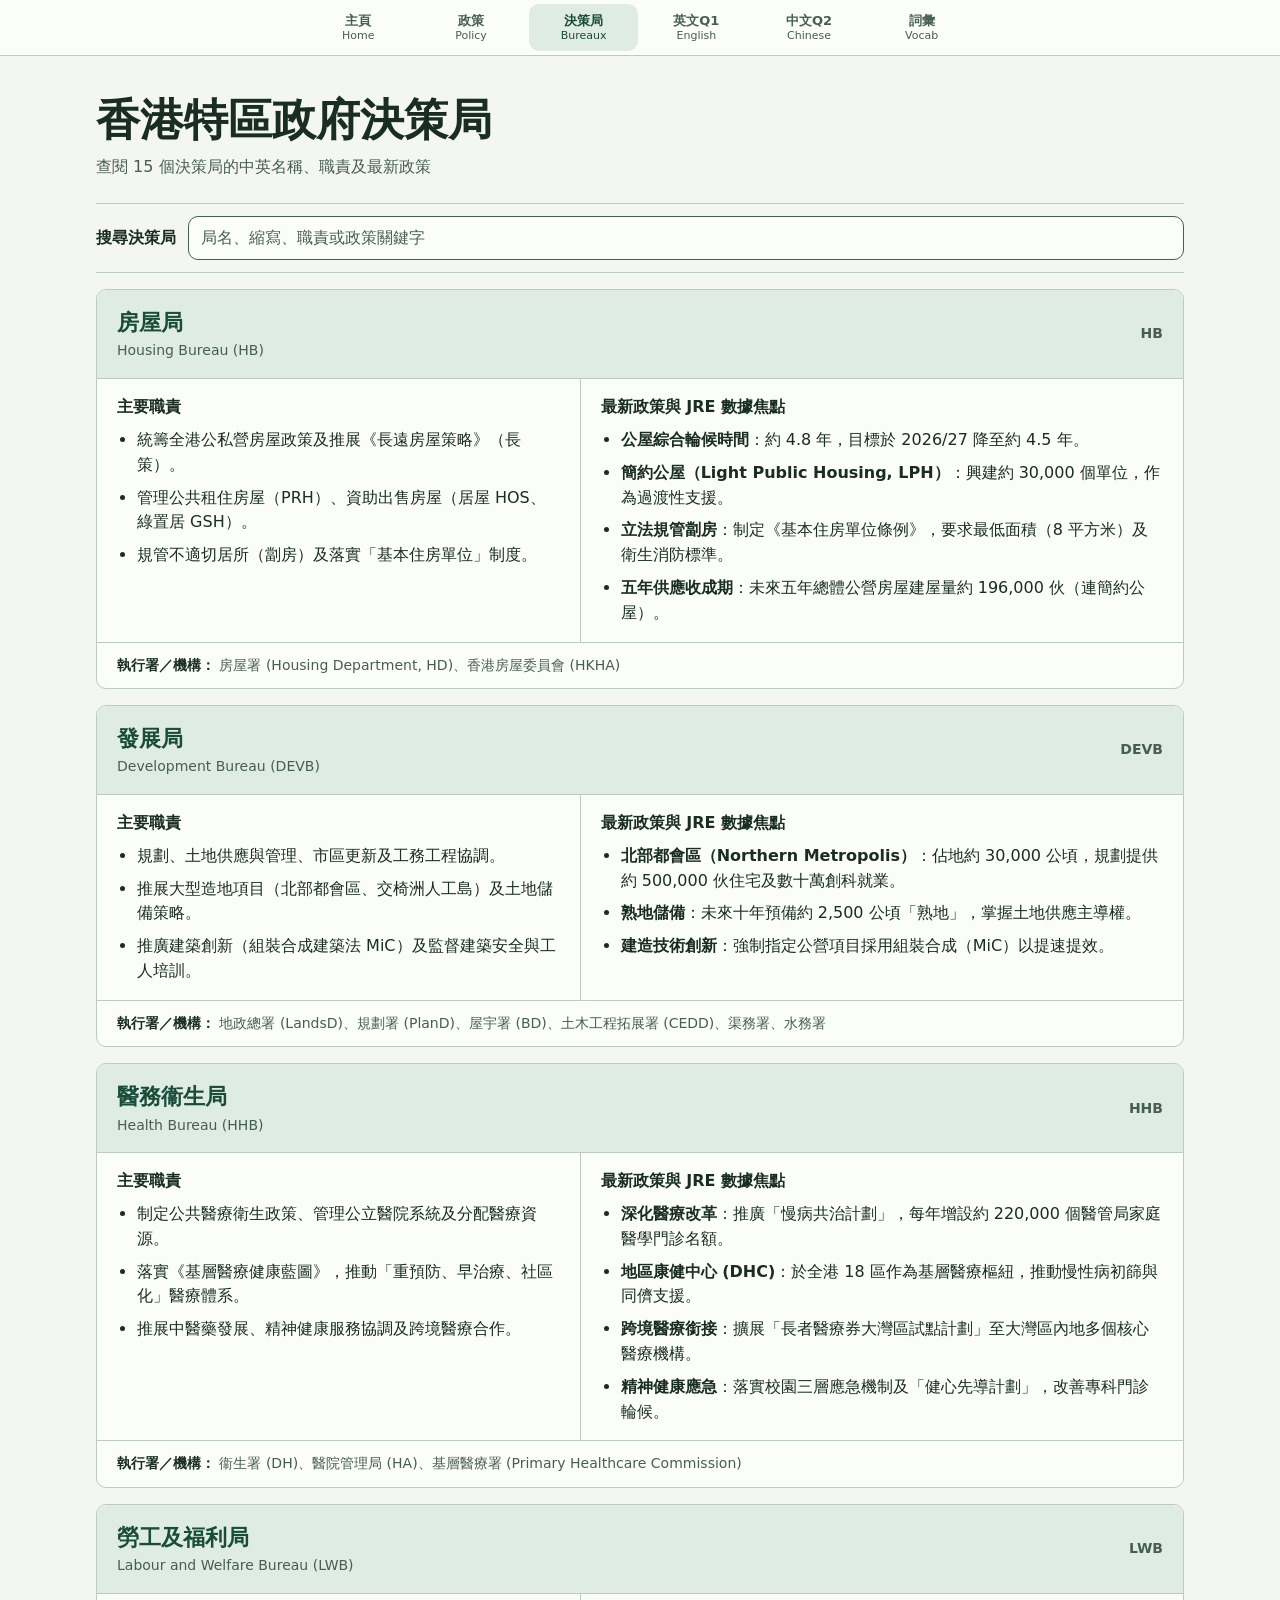
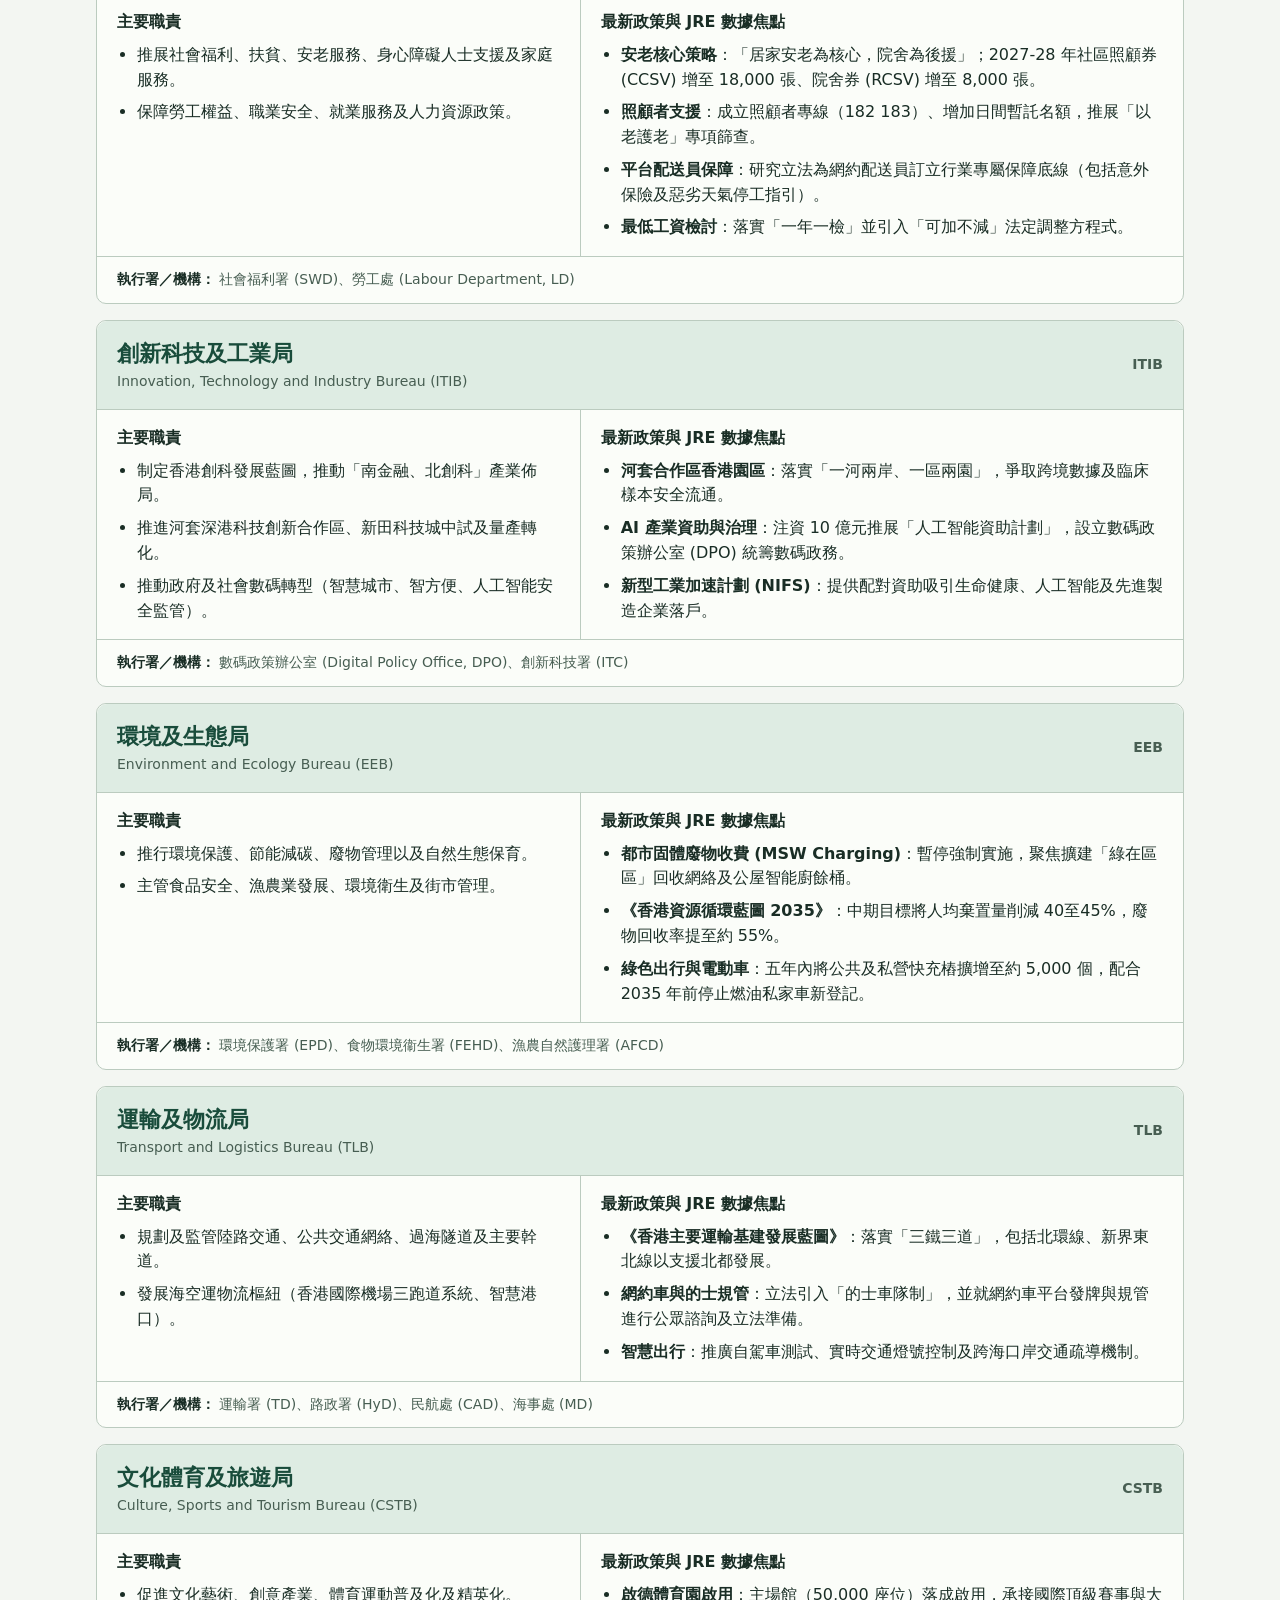
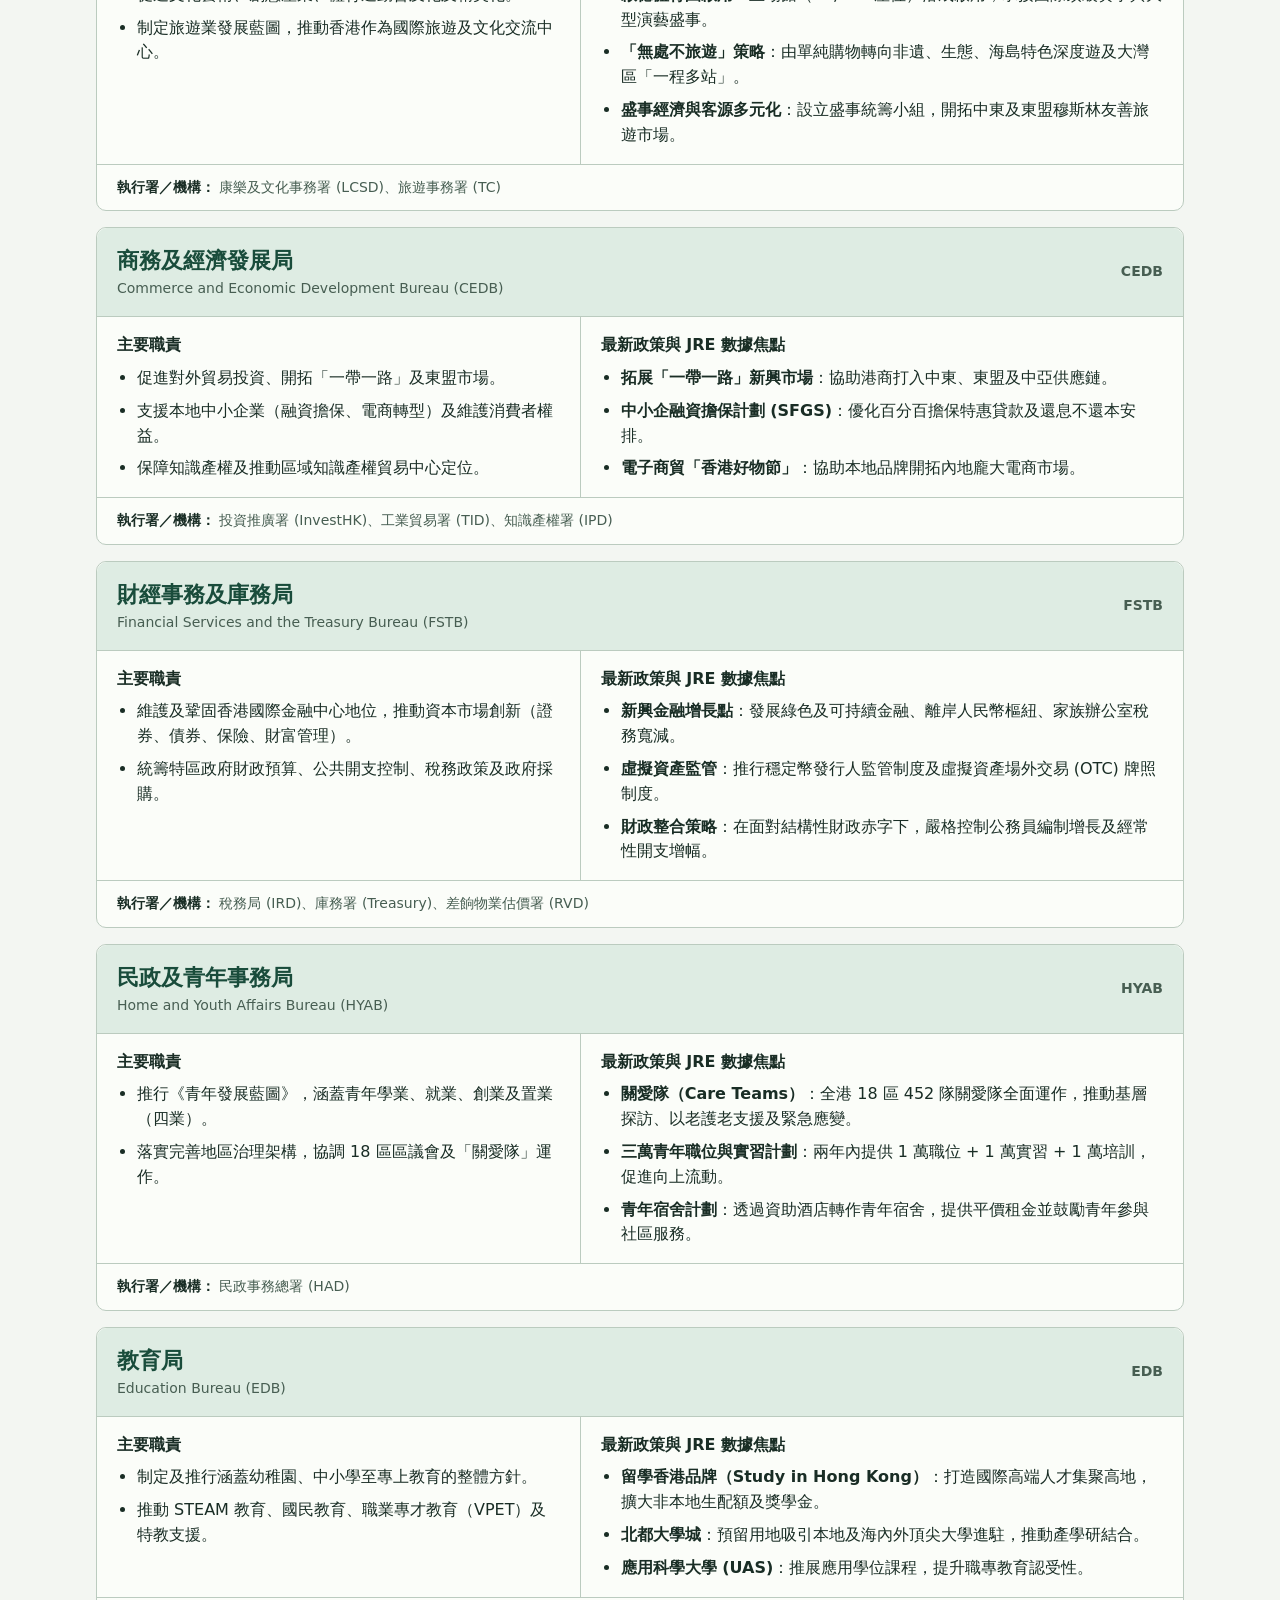
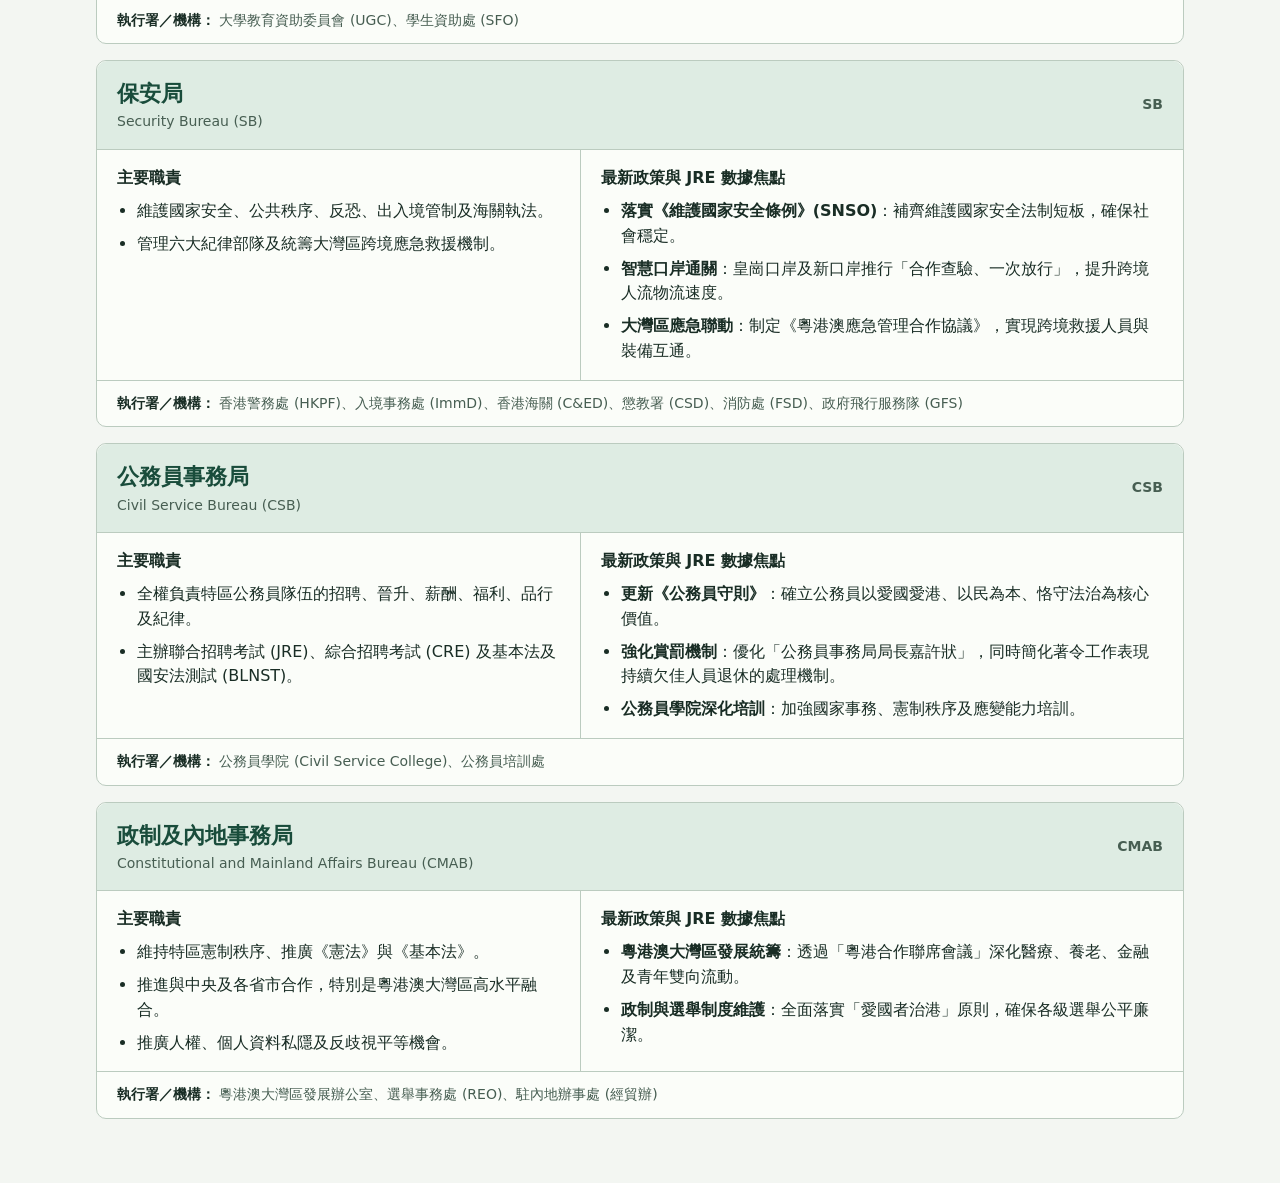
==== commit 2faf8644: "Extend Hallmark redesign to JRE study workspaces" ====
--- a/docs/bureaux/index.html
+++ b/docs/bureaux/index.html
@@ -7,153 +7,24 @@
   <meta name="apple-mobile-web-app-capable" content="yes" />
   <meta name="description" content="香港特區政府決策局架構、中英文名稱、職責及最新政策速查（JRE 備試專用）" />
   <title>政府決策局及最新政策 · JRE Study Hub</title>
-  <link rel="stylesheet" href="../shell/tabbar.css?v=20261106a" />
-  <style>
-    :root {
-      --bg: #f4f6f9;
-      --surface: #ffffff;
-      --ink: #1a2332;
-      --muted: #5a6a7a;
-      --border: #e2e8f0;
-      --accent: #0b6e4f;
-      --accent-soft: #e6f4ef;
-      --accent-2: #1d4ed8;
-      --shadow: 0 4px 16px rgba(26, 35, 50, 0.05);
-      --radius: 12px;
-      --font: "Segoe UI", "PingFang HK", "Noto Sans TC", "Microsoft JhengHei", sans-serif;
-    }
-    * { box-sizing: border-box; }
-    body {
-      margin: 0;
-      font-family: var(--font);
-      color: var(--ink);
-      background: var(--bg);
-      line-height: 1.55;
-      padding-bottom: 80px;
-    }
-    .app-header {
-      background: var(--surface);
-      border-bottom: 1px solid var(--border);
-      position: sticky;
-      top: 0;
-      z-index: 10;
-    }
-    .header-inner {
-      max-width: 960px;
-      margin: 0 auto;
-      padding: 12px 16px;
-      display: flex;
-      align-items: center;
-      gap: 12px;
-    }
-    .brand-mark {
-      width: 36px;
-      height: 36px;
-      border-radius: 8px;
-      background: var(--accent);
-      color: #fff;
-      display: grid;
-      place-items: center;
-      font-weight: 800;
-      font-size: 0.9rem;
-    }
-    .brand-text h1 { margin: 0; font-size: 1.15rem; }
-    .brand-text p { margin: 2px 0 0; color: var(--muted); font-size: 0.8rem; }
-    .wrap {
-      max-width: 960px;
-      margin: 0 auto;
-      padding: 16px;
-    }
-    .search-box {
-      margin-bottom: 16px;
-      position: sticky;
-      top: 65px;
-      z-index: 9;
-      background: var(--bg);
-      padding: 6px 0;
-    }
-    .search-box input {
-      width: 100%;
-      padding: 10px 14px;
-      border: 1px solid var(--border);
-      border-radius: 8px;
-      font-size: 0.95rem;
-      background: var(--surface);
-      outline: none;
-    }
-    .search-box input:focus { border-color: var(--accent); }
-    .bureau-card {
-      background: var(--surface);
-      border: 1px solid var(--border);
-      border-radius: var(--radius);
-      padding: 16px;
-      margin-bottom: 16px;
-      box-shadow: var(--shadow);
-    }
-    .b-header {
-      display: flex;
-      justify-content: space-between;
-      align-items: flex-start;
-      border-bottom: 1px solid #edf2f7;
-      padding-bottom: 10px;
-      margin-bottom: 12px;
-    }
-    .b-title h2 { margin: 0; font-size: 1.2rem; color: var(--accent); }
-    .b-title .en { margin: 2px 0 0; font-size: 0.9rem; color: var(--muted); }
-    .b-badge {
-      padding: 3px 8px;
-      background: var(--accent-soft);
-      color: var(--accent);
-      border-radius: 6px;
-      font-size: 0.75rem;
-      font-weight: 700;
-    }
-    .sec-label {
-      font-size: 0.8rem;
-      font-weight: 700;
-      color: var(--muted);
-      text-transform: uppercase;
-      letter-spacing: 0.05em;
-      margin: 10px 0 4px;
-    }
-    .responsibilities {
-      margin: 0 0 10px;
-      padding-left: 20px;
-      font-size: 0.9rem;
-      color: #2d3748;
-    }
-    .responsibilities li { margin-bottom: 4px; }
-    .policies-box {
-      background: #f8fafc;
-      border-left: 3px solid var(--accent);
-      padding: 10px 12px;
-      border-radius: 0 6px 6px 0;
-      font-size: 0.88rem;
-    }
-    .policies-box ul { margin: 4px 0 0; padding-left: 18px; }
-    .policies-box li { margin-bottom: 4px; }
-    .depts-tag {
-      margin-top: 10px;
-      font-size: 0.82rem;
-      color: var(--muted);
-    }
-    .depts-tag strong { color: var(--ink); }
-  </style>
+  <link rel="stylesheet" href="../shell/study-theme.css?v=20261111" />
+  <link rel="stylesheet" href="../shell/tabbar.css?v=20261111" />
+  <link rel="stylesheet" href="styles.css?v=20261111" />
 </head>
-<body>
+<body class="study-screen bureau-screen">
   <header class="app-header">
     <div class="header-inner">
-      <div class="brand-mark">局</div>
       <div class="brand-text">
-        <h1>香港特區政府決策局 · 職責與最新政策</h1>
-        <p>15 決策局中英對照 · JRE Q1/Q2 官方部門速查</p>
+        <h1>香港特區政府決策局</h1>
+        <p>查閱 15 個決策局的中英名稱、職責及最新政策</p>
       </div>
     </div>
   </header>
 
   <main class="wrap">
     <div class="search-box">
-      <input type="search" id="search" placeholder="搜尋局名（中/EN）、縮寫（如 DEVB, HB）、職責、最新政策（如簡約公屋、北都、垃圾收費）..." />
+      <label for="search">搜尋決策局</label>
+      <input type="search" id="search" placeholder="局名、縮寫、職責或政策關鍵字" />
     </div>
 
     <div id="bureaux-list">
@@ -166,20 +37,26 @@
           </div>
           <span class="b-badge">HB</span>
         </div>
-        <div class="sec-label">主要職責</div>
-        <ul class="responsibilities">
-          <li>統籌全港公私營房屋政策及推展《長遠房屋策略》（長策）。</li>
-          <li>管理公共租住房屋（PRH）、資助出售房屋（居屋 HOS、綠置居 GSH）。</li>
-          <li>規管不適切居所（劏房）及落實「基本住房單位」制度。</li>
-        </ul>
-        <div class="sec-label">最新政策與 JRE 數據焦點</div>
-        <div class="policies-box">
-          <ul>
-            <li><strong>公屋綜合輪候時間</strong>：約 4.8 年，目標於 2026/27 降至約 4.5 年。</li>
-            <li><strong>簡約公屋（Light Public Housing, LPH）</strong>：興建約 30,000 個單位，作為過渡性支援。</li>
-            <li><strong>立法規管劏房</strong>：制定《基本住房單位條例》，要求最低面積（8 平方米）及衛生消防標準。</li>
-            <li><strong>五年供應收成期</strong>：未來五年總體公營房屋建屋量約 196,000 伙（連簡約公屋）。</li>
-          </ul>
+        <div class="bureau-detail">
+          <section>
+            <h3 class="sec-label">主要職責</h3>
+            <ul class="responsibilities">
+              <li>統籌全港公私營房屋政策及推展《長遠房屋策略》（長策）。</li>
+              <li>管理公共租住房屋（PRH）、資助出售房屋（居屋 HOS、綠置居 GSH）。</li>
+              <li>規管不適切居所（劏房）及落實「基本住房單位」制度。</li>
+            </ul>
+          </section>
+          <section>
+            <h3 class="sec-label">最新政策與 JRE 數據焦點</h3>
+            <div class="policies-box">
+              <ul>
+                <li><strong>公屋綜合輪候時間</strong>：約 4.8 年，目標於 2026/27 降至約 4.5 年。</li>
+                <li><strong>簡約公屋（Light Public Housing, LPH）</strong>：興建約 30,000 個單位，作為過渡性支援。</li>
+                <li><strong>立法規管劏房</strong>：制定《基本住房單位條例》，要求最低面積（8 平方米）及衛生消防標準。</li>
+                <li><strong>五年供應收成期</strong>：未來五年總體公營房屋建屋量約 196,000 伙（連簡約公屋）。</li>
+              </ul>
+            </div>
+          </section>
         </div>
         <div class="depts-tag"><strong>執行署／機構：</strong> 房屋署 (Housing Department, HD)、香港房屋委員會 (HKHA)</div>
       </article>
@@ -193,19 +70,25 @@
           </div>
           <span class="b-badge">DEVB</span>
         </div>
-        <div class="sec-label">主要職責</div>
-        <ul class="responsibilities">
-          <li>規劃、土地供應與管理、市區更新及工務工程協調。</li>
-          <li>推展大型造地項目（北部都會區、交椅洲人工島）及土地儲備策略。</li>
-          <li>推廣建築創新（組裝合成建築法 MiC）及監督建築安全與工人培訓。</li>
-        </ul>
-        <div class="sec-label">最新政策與 JRE 數據焦點</div>
-        <div class="policies-box">
-          <ul>
-            <li><strong>北部都會區（Northern Metropolis）</strong>：佔地約 30,000 公頃，規劃提供約 500,000 伙住宅及數十萬創科就業。</li>
-            <li><strong>熟地儲備</strong>：未來十年預備約 2,500 公頃「熟地」，掌握土地供應主導權。</li>
-            <li><strong>建造技術創新</strong>：強制指定公營項目採用組裝合成（MiC）以提速提效。</li>
-          </ul>
+        <div class="bureau-detail">
+          <section>
+            <h3 class="sec-label">主要職責</h3>
+            <ul class="responsibilities">
+              <li>規劃、土地供應與管理、市區更新及工務工程協調。</li>
+              <li>推展大型造地項目（北部都會區、交椅洲人工島）及土地儲備策略。</li>
+              <li>推廣建築創新（組裝合成建築法 MiC）及監督建築安全與工人培訓。</li>
+            </ul>
+          </section>
+          <section>
+            <h3 class="sec-label">最新政策與 JRE 數據焦點</h3>
+            <div class="policies-box">
+              <ul>
+                <li><strong>北部都會區（Northern Metropolis）</strong>：佔地約 30,000 公頃，規劃提供約 500,000 伙住宅及數十萬創科就業。</li>
+                <li><strong>熟地儲備</strong>：未來十年預備約 2,500 公頃「熟地」，掌握土地供應主導權。</li>
+                <li><strong>建造技術創新</strong>：強制指定公營項目採用組裝合成（MiC）以提速提效。</li>
+              </ul>
+            </div>
+          </section>
         </div>
         <div class="depts-tag"><strong>執行署／機構：</strong> 地政總署 (LandsD)、規劃署 (PlanD)、屋宇署 (BD)、土木工程拓展署 (CEDD)、渠務署、水務署</div>
       </article>
@@ -219,20 +102,26 @@
           </div>
           <span class="b-badge">HHB</span>
         </div>
-        <div class="sec-label">主要職責</div>
-        <ul class="responsibilities">
-          <li>制定公共醫療衛生政策、管理公立醫院系統及分配醫療資源。</li>
-          <li>落實《基層醫療健康藍圖》，推動「重預防、早治療、社區化」醫療體系。</li>
-          <li>推展中醫藥發展、精神健康服務協調及跨境醫療合作。</li>
-        </ul>
-        <div class="sec-label">最新政策與 JRE 數據焦點</div>
-        <div class="policies-box">
-          <ul>
-            <li><strong>深化醫療改革</strong>：推廣「慢病共治計劃」，每年增設約 220,000 個醫管局家庭醫學門診名額。</li>
-            <li><strong>地區康健中心 (DHC)</strong>：於全港 18 區作為基層醫療樞紐，推動慢性病初篩與同儕支援。</li>
-            <li><strong>跨境醫療銜接</strong>：擴展「長者醫療券大灣區試點計劃」至大灣區內地多個核心醫療機構。</li>
-            <li><strong>精神健康應急</strong>：落實校園三層應急機制及「健心先導計劃」，改善專科門診輪候。</li>
-          </ul>
+        <div class="bureau-detail">
+          <section>
+            <h3 class="sec-label">主要職責</h3>
+            <ul class="responsibilities">
+              <li>制定公共醫療衛生政策、管理公立醫院系統及分配醫療資源。</li>
+              <li>落實《基層醫療健康藍圖》，推動「重預防、早治療、社區化」醫療體系。</li>
+              <li>推展中醫藥發展、精神健康服務協調及跨境醫療合作。</li>
+            </ul>
+          </section>
+          <section>
+            <h3 class="sec-label">最新政策與 JRE 數據焦點</h3>
+            <div class="policies-box">
+              <ul>
+                <li><strong>深化醫療改革</strong>：推廣「慢病共治計劃」，每年增設約 220,000 個醫管局家庭醫學門診名額。</li>
+                <li><strong>地區康健中心 (DHC)</strong>：於全港 18 區作為基層醫療樞紐，推動慢性病初篩與同儕支援。</li>
+                <li><strong>跨境醫療銜接</strong>：擴展「長者醫療券大灣區試點計劃」至大灣區內地多個核心醫療機構。</li>
+                <li><strong>精神健康應急</strong>：落實校園三層應急機制及「健心先導計劃」，改善專科門診輪候。</li>
+              </ul>
+            </div>
+          </section>
         </div>
         <div class="depts-tag"><strong>執行署／機構：</strong> 衞生署 (DH)、醫院管理局 (HA)、基層醫療署 (Primary Healthcare Commission)</div>
       </article>
@@ -246,19 +135,25 @@
           </div>
           <span class="b-badge">LWB</span>
         </div>
-        <div class="sec-label">主要職責</div>
-        <ul class="responsibilities">
-          <li>推展社會福利、扶貧、安老服務、身心障礙人士支援及家庭服務。</li>
-          <li>保障勞工權益、職業安全、就業服務及人力資源政策。</li>
-        </ul>
-        <div class="sec-label">最新政策與 JRE 數據焦點</div>
-        <div class="policies-box">
-          <ul>
-            <li><strong>安老核心策略</strong>：「居家安老為核心，院舍為後援」；2027-28 年社區照顧券 (CCSV) 增至 18,000 張、院舍券 (RCSV) 增至 8,000 張。</li>
-            <li><strong>照顧者支援</strong>：成立照顧者專線（182 183）、增加日間暫託名額，推展「以老護老」專項篩查。</li>
-            <li><strong>平台配送員保障</strong>：研究立法為網約配送員訂立行業專屬保障底線（包括意外保險及惡劣天氣停工指引）。</li>
-            <li><strong>最低工資檢討</strong>：落實「一年一檢」並引入「可加不減」法定調整方程式。</li>
-          </ul>
+        <div class="bureau-detail">
+          <section>
+            <h3 class="sec-label">主要職責</h3>
+            <ul class="responsibilities">
+              <li>推展社會福利、扶貧、安老服務、身心障礙人士支援及家庭服務。</li>
+              <li>保障勞工權益、職業安全、就業服務及人力資源政策。</li>
+            </ul>
+          </section>
+          <section>
+            <h3 class="sec-label">最新政策與 JRE 數據焦點</h3>
+            <div class="policies-box">
+              <ul>
+                <li><strong>安老核心策略</strong>：「居家安老為核心，院舍為後援」；2027-28 年社區照顧券 (CCSV) 增至 18,000 張、院舍券 (RCSV) 增至 8,000 張。</li>
+                <li><strong>照顧者支援</strong>：成立照顧者專線（182 183）、增加日間暫託名額，推展「以老護老」專項篩查。</li>
+                <li><strong>平台配送員保障</strong>：研究立法為網約配送員訂立行業專屬保障底線（包括意外保險及惡劣天氣停工指引）。</li>
+                <li><strong>最低工資檢討</strong>：落實「一年一檢」並引入「可加不減」法定調整方程式。</li>
+              </ul>
+            </div>
+          </section>
         </div>
         <div class="depts-tag"><strong>執行署／機構：</strong> 社會福利署 (SWD)、勞工處 (Labour Department, LD)</div>
       </article>
@@ -272,19 +167,25 @@
           </div>
           <span class="b-badge">ITIB</span>
         </div>
-        <div class="sec-label">主要職責</div>
-        <ul class="responsibilities">
-          <li>制定香港創科發展藍圖，推動「南金融、北創科」產業佈局。</li>
-          <li>推進河套深港科技創新合作區、新田科技城中試及量產轉化。</li>
-          <li>推動政府及社會數碼轉型（智慧城市、智方便、人工智能安全監管）。</li>
-        </ul>
-        <div class="sec-label">最新政策與 JRE 數據焦點</div>
-        <div class="policies-box">
-          <ul>
-            <li><strong>河套合作區香港園區</strong>：落實「一河兩岸、一區兩園」，爭取跨境數據及臨床樣本安全流通。</li>
-            <li><strong>AI 產業資助與治理</strong>：注資 10 億元推展「人工智能資助計劃」，設立數碼政策辦公室 (DPO) 統籌數碼政務。</li>
-            <li><strong>新型工業加速計劃 (NIFS)</strong>：提供配對資助吸引生命健康、人工智能及先進製造企業落戶。</li>
-          </ul>
+        <div class="bureau-detail">
+          <section>
+            <h3 class="sec-label">主要職責</h3>
+            <ul class="responsibilities">
+              <li>制定香港創科發展藍圖，推動「南金融、北創科」產業佈局。</li>
+              <li>推進河套深港科技創新合作區、新田科技城中試及量產轉化。</li>
+              <li>推動政府及社會數碼轉型（智慧城市、智方便、人工智能安全監管）。</li>
+            </ul>
+          </section>
+          <section>
+            <h3 class="sec-label">最新政策與 JRE 數據焦點</h3>
+            <div class="policies-box">
+              <ul>
+                <li><strong>河套合作區香港園區</strong>：落實「一河兩岸、一區兩園」，爭取跨境數據及臨床樣本安全流通。</li>
+                <li><strong>AI 產業資助與治理</strong>：注資 10 億元推展「人工智能資助計劃」，設立數碼政策辦公室 (DPO) 統籌數碼政務。</li>
+                <li><strong>新型工業加速計劃 (NIFS)</strong>：提供配對資助吸引生命健康、人工智能及先進製造企業落戶。</li>
+              </ul>
+            </div>
+          </section>
         </div>
         <div class="depts-tag"><strong>執行署／機構：</strong> 數碼政策辦公室 (Digital Policy Office, DPO)、創新科技署 (ITC)</div>
       </article>
@@ -298,18 +199,24 @@
           </div>
           <span class="b-badge">EEB</span>
         </div>
-        <div class="sec-label">主要職責</div>
-        <ul class="responsibilities">
-          <li>推行環境保護、節能減碳、廢物管理以及自然生態保育。</li>
-          <li>主管食品安全、漁農業發展、環境衛生及街市管理。</li>
-        </ul>
-        <div class="sec-label">最新政策與 JRE 數據焦點</div>
-        <div class="policies-box">
-          <ul>
-            <li><strong>都市固體廢物收費 (MSW Charging)</strong>：暫停強制實施，聚焦擴建「綠在區區」回收網絡及公屋智能廚餘桶。</li>
-            <li><strong>《香港資源循環藍圖 2035》</strong>：中期目標將人均棄置量削減 40–45%，廢物回收率提至約 55%。</li>
-            <li><strong>綠色出行與電動車</strong>：五年內將公共及私營快充樁擴增至約 5,000 個，配合 2035 年前停止燃油私家車新登記。</li>
-          </ul>
+        <div class="bureau-detail">
+          <section>
+            <h3 class="sec-label">主要職責</h3>
+            <ul class="responsibilities">
+              <li>推行環境保護、節能減碳、廢物管理以及自然生態保育。</li>
+              <li>主管食品安全、漁農業發展、環境衛生及街市管理。</li>
+            </ul>
+          </section>
+          <section>
+            <h3 class="sec-label">最新政策與 JRE 數據焦點</h3>
+            <div class="policies-box">
+              <ul>
+                <li><strong>都市固體廢物收費 (MSW Charging)</strong>：暫停強制實施，聚焦擴建「綠在區區」回收網絡及公屋智能廚餘桶。</li>
+                <li><strong>《香港資源循環藍圖 2035》</strong>：中期目標將人均棄置量削減 40至45%，廢物回收率提至約 55%。</li>
+                <li><strong>綠色出行與電動車</strong>：五年內將公共及私營快充樁擴增至約 5,000 個，配合 2035 年前停止燃油私家車新登記。</li>
+              </ul>
+            </div>
+          </section>
         </div>
         <div class="depts-tag"><strong>執行署／機構：</strong> 環境保護署 (EPD)、食物環境衞生署 (FEHD)、漁農自然護理署 (AFCD)</div>
       </article>
@@ -323,18 +230,24 @@
           </div>
           <span class="b-badge">TLB</span>
         </div>
-        <div class="sec-label">主要職責</div>
-        <ul class="responsibilities">
-          <li>規劃及監管陸路交通、公共交通網絡、過海隧道及主要幹道。</li>
-          <li>發展海空運物流樞紐（香港國際機場三跑道系統、智慧港口）。</li>
-        </ul>
-        <div class="sec-label">最新政策與 JRE 數據焦點</div>
-        <div class="policies-box">
-          <ul>
-            <li><strong>《香港主要運輸基建發展藍圖》</strong>：落實「三鐵三道」，包括北環線、新界東北線以支援北都發展。</li>
-            <li><strong>網約車與的士規管</strong>：立法引入「的士車隊制」，並就網約車平台發牌與規管進行公眾諮詢及立法準備。</li>
-            <li><strong>智慧出行</strong>：推廣自駕車測試、實時交通燈號控制及跨海口岸交通疏導機制。</li>
-          </ul>
+        <div class="bureau-detail">
+          <section>
+            <h3 class="sec-label">主要職責</h3>
+            <ul class="responsibilities">
+              <li>規劃及監管陸路交通、公共交通網絡、過海隧道及主要幹道。</li>
+              <li>發展海空運物流樞紐（香港國際機場三跑道系統、智慧港口）。</li>
+            </ul>
+          </section>
+          <section>
+            <h3 class="sec-label">最新政策與 JRE 數據焦點</h3>
+            <div class="policies-box">
+              <ul>
+                <li><strong>《香港主要運輸基建發展藍圖》</strong>：落實「三鐵三道」，包括北環線、新界東北線以支援北都發展。</li>
+                <li><strong>網約車與的士規管</strong>：立法引入「的士車隊制」，並就網約車平台發牌與規管進行公眾諮詢及立法準備。</li>
+                <li><strong>智慧出行</strong>：推廣自駕車測試、實時交通燈號控制及跨海口岸交通疏導機制。</li>
+              </ul>
+            </div>
+          </section>
         </div>
         <div class="depts-tag"><strong>執行署／機構：</strong> 運輸署 (TD)、路政署 (HyD)、民航處 (CAD)、海事處 (MD)</div>
       </article>
@@ -348,18 +261,24 @@
           </div>
           <span class="b-badge">CSTB</span>
         </div>
-        <div class="sec-label">主要職責</div>
-        <ul class="responsibilities">
-          <li>促進文化藝術、創意產業、體育運動普及化及精英化。</li>
-          <li>制定旅遊業發展藍圖，推動香港作為國際旅遊及文化交流中心。</li>
-        </ul>
-        <div class="sec-label">最新政策與 JRE 數據焦點</div>
-        <div class="policies-box">
-          <ul>
-            <li><strong>啟德體育園啟用</strong>：主場館（50,000 座位）落成啟用，承接國際頂級賽事與大型演藝盛事。</li>
-            <li><strong>「無處不旅遊」策略</strong>：由單純購物轉向非遺、生態、海島特色深度遊及大灣區「一程多站」。</li>
-            <li><strong>盛事經濟與客源多元化</strong>：設立盛事統籌小組，開拓中東及東盟穆斯林友善旅遊市場。</li>
-          </ul>
+        <div class="bureau-detail">
+          <section>
+            <h3 class="sec-label">主要職責</h3>
+            <ul class="responsibilities">
+              <li>促進文化藝術、創意產業、體育運動普及化及精英化。</li>
+              <li>制定旅遊業發展藍圖，推動香港作為國際旅遊及文化交流中心。</li>
+            </ul>
+          </section>
+          <section>
+            <h3 class="sec-label">最新政策與 JRE 數據焦點</h3>
+            <div class="policies-box">
+              <ul>
+                <li><strong>啟德體育園啟用</strong>：主場館（50,000 座位）落成啟用，承接國際頂級賽事與大型演藝盛事。</li>
+                <li><strong>「無處不旅遊」策略</strong>：由單純購物轉向非遺、生態、海島特色深度遊及大灣區「一程多站」。</li>
+                <li><strong>盛事經濟與客源多元化</strong>：設立盛事統籌小組，開拓中東及東盟穆斯林友善旅遊市場。</li>
+              </ul>
+            </div>
+          </section>
         </div>
         <div class="depts-tag"><strong>執行署／機構：</strong> 康樂及文化事務署 (LCSD)、旅遊事務署 (TC)</div>
       </article>
@@ -373,19 +292,25 @@
           </div>
           <span class="b-badge">CEDB</span>
         </div>
-        <div class="sec-label">主要職責</div>
-        <ul class="responsibilities">
-          <li>促進對外貿易投資、開拓「一帶一路」及東盟市場。</li>
-          <li>支援本地中小企業（融資擔保、電商轉型）及維護消費者權益。</li>
-          <li>保障知識產權及推動區域知識產權貿易中心定位。</li>
-        </ul>
-        <div class="sec-label">最新政策與 JRE 數據焦點</div>
-        <div class="policies-box">
-          <ul>
-            <li><strong>拓展「一帶一路」新興市場</strong>：協助港商打入中東、東盟及中亞供應鏈。</li>
-            <li><strong>中小企融資擔保計劃 (SFGS)</strong>：優化百分百擔保特惠貸款及還息不還本安排。</li>
-            <li><strong>電子商貿「香港好物節」</strong>：協助本地品牌開拓內地龐大電商市場。</li>
-          </ul>
+        <div class="bureau-detail">
+          <section>
+            <h3 class="sec-label">主要職責</h3>
+            <ul class="responsibilities">
+              <li>促進對外貿易投資、開拓「一帶一路」及東盟市場。</li>
+              <li>支援本地中小企業（融資擔保、電商轉型）及維護消費者權益。</li>
+              <li>保障知識產權及推動區域知識產權貿易中心定位。</li>
+            </ul>
+          </section>
+          <section>
+            <h3 class="sec-label">最新政策與 JRE 數據焦點</h3>
+            <div class="policies-box">
+              <ul>
+                <li><strong>拓展「一帶一路」新興市場</strong>：協助港商打入中東、東盟及中亞供應鏈。</li>
+                <li><strong>中小企融資擔保計劃 (SFGS)</strong>：優化百分百擔保特惠貸款及還息不還本安排。</li>
+                <li><strong>電子商貿「香港好物節」</strong>：協助本地品牌開拓內地龐大電商市場。</li>
+              </ul>
+            </div>
+          </section>
         </div>
         <div class="depts-tag"><strong>執行署／機構：</strong> 投資推廣署 (InvestHK)、工業貿易署 (TID)、知識產權署 (IPD)</div>
       </article>
@@ -399,18 +324,24 @@
           </div>
           <span class="b-badge">FSTB</span>
         </div>
-        <div class="sec-label">主要職責</div>
-        <ul class="responsibilities">
-          <li>維護及鞏固香港國際金融中心地位，推動資本市場創新（證券、債券、保險、財富管理）。</li>
-          <li>統籌特區政府財政預算、公共開支控制、稅務政策及政府採購。</li>
-        </ul>
-        <div class="sec-label">最新政策與 JRE 數據焦點</div>
-        <div class="policies-box">
-          <ul>
-            <li><strong>新興金融增長點</strong>：發展綠色及可持續金融、離岸人民幣樞紐、家族辦公室稅務寬減。</li>
-            <li><strong>虛擬資產監管</strong>：推行穩定幣發行人監管制度及虛擬資產場外交易 (OTC) 牌照制度。</li>
-            <li><strong>財政整合策略</strong>：在面對結構性財政赤字下，嚴格控制公務員編制增長及經常性開支增幅。</li>
-          </ul>
+        <div class="bureau-detail">
+          <section>
+            <h3 class="sec-label">主要職責</h3>
+            <ul class="responsibilities">
+              <li>維護及鞏固香港國際金融中心地位，推動資本市場創新（證券、債券、保險、財富管理）。</li>
+              <li>統籌特區政府財政預算、公共開支控制、稅務政策及政府採購。</li>
+            </ul>
+          </section>
+          <section>
+            <h3 class="sec-label">最新政策與 JRE 數據焦點</h3>
+            <div class="policies-box">
+              <ul>
+                <li><strong>新興金融增長點</strong>：發展綠色及可持續金融、離岸人民幣樞紐、家族辦公室稅務寬減。</li>
+                <li><strong>虛擬資產監管</strong>：推行穩定幣發行人監管制度及虛擬資產場外交易 (OTC) 牌照制度。</li>
+                <li><strong>財政整合策略</strong>：在面對結構性財政赤字下，嚴格控制公務員編制增長及經常性開支增幅。</li>
+              </ul>
+            </div>
+          </section>
         </div>
         <div class="depts-tag"><strong>執行署／機構：</strong> 稅務局 (IRD)、庫務署 (Treasury)、差餉物業估價署 (RVD)</div>
       </article>
@@ -424,18 +355,24 @@
           </div>
           <span class="b-badge">HYAB</span>
         </div>
-        <div class="sec-label">主要職責</div>
-        <ul class="responsibilities">
-          <li>推行《青年發展藍圖》，涵蓋青年學業、就業、創業及置業（四業）。</li>
-          <li>落實完善地區治理架構，協調 18 區區議會及「關愛隊」運作。</li>
-        </ul>
-        <div class="sec-label">最新政策與 JRE 數據焦點</div>
-        <div class="policies-box">
-          <ul>
-            <li><strong>關愛隊（Care Teams）</strong>：全港 18 區 452 隊關愛隊全面運作，推動基層探訪、以老護老支援及緊急應變。</li>
-            <li><strong>三萬青年職位與實習計劃</strong>：兩年內提供 1 萬職位 + 1 萬實習 + 1 萬培訓，促進向上流動。</li>
-            <li><strong>青年宿舍計劃</strong>：透過資助酒店轉作青年宿舍，提供平價租金並鼓勵青年參與社區服務。</li>
-          </ul>
+        <div class="bureau-detail">
+          <section>
+            <h3 class="sec-label">主要職責</h3>
+            <ul class="responsibilities">
+              <li>推行《青年發展藍圖》，涵蓋青年學業、就業、創業及置業（四業）。</li>
+              <li>落實完善地區治理架構，協調 18 區區議會及「關愛隊」運作。</li>
+            </ul>
+          </section>
+          <section>
+            <h3 class="sec-label">最新政策與 JRE 數據焦點</h3>
+            <div class="policies-box">
+              <ul>
+                <li><strong>關愛隊（Care Teams）</strong>：全港 18 區 452 隊關愛隊全面運作，推動基層探訪、以老護老支援及緊急應變。</li>
+                <li><strong>三萬青年職位與實習計劃</strong>：兩年內提供 1 萬職位 + 1 萬實習 + 1 萬培訓，促進向上流動。</li>
+                <li><strong>青年宿舍計劃</strong>：透過資助酒店轉作青年宿舍，提供平價租金並鼓勵青年參與社區服務。</li>
+              </ul>
+            </div>
+          </section>
         </div>
         <div class="depts-tag"><strong>執行署／機構：</strong> 民政事務總署 (HAD)</div>
       </article>
@@ -449,18 +386,24 @@
           </div>
           <span class="b-badge">EDB</span>
         </div>
-        <div class="sec-label">主要職責</div>
-        <ul class="responsibilities">
-          <li>制定及推行涵蓋幼稚園、中小學至專上教育的整體方針。</li>
-          <li>推動 STEAM 教育、國民教育、職業專才教育（VPET）及特教支援。</li>
-        </ul>
-        <div class="sec-label">最新政策與 JRE 數據焦點</div>
-        <div class="policies-box">
-          <ul>
-            <li><strong>留學香港品牌（Study in Hong Kong）</strong>：打造國際高端人才集聚高地，擴大非本地生配額及獎學金。</li>
-            <li><strong>北都大學城</strong>：預留用地吸引本地及海內外頂尖大學進駐，推動產學研結合。</li>
-            <li><strong>應用科學大學 (UAS)</strong>：推展應用學位課程，提升職專教育認受性。</li>
-          </ul>
+        <div class="bureau-detail">
+          <section>
+            <h3 class="sec-label">主要職責</h3>
+            <ul class="responsibilities">
+              <li>制定及推行涵蓋幼稚園、中小學至專上教育的整體方針。</li>
+              <li>推動 STEAM 教育、國民教育、職業專才教育（VPET）及特教支援。</li>
+            </ul>
+          </section>
+          <section>
+            <h3 class="sec-label">最新政策與 JRE 數據焦點</h3>
+            <div class="policies-box">
+              <ul>
+                <li><strong>留學香港品牌（Study in Hong Kong）</strong>：打造國際高端人才集聚高地，擴大非本地生配額及獎學金。</li>
+                <li><strong>北都大學城</strong>：預留用地吸引本地及海內外頂尖大學進駐，推動產學研結合。</li>
+                <li><strong>應用科學大學 (UAS)</strong>：推展應用學位課程，提升職專教育認受性。</li>
+              </ul>
+            </div>
+          </section>
         </div>
         <div class="depts-tag"><strong>執行署／機構：</strong> 大學教育資助委員會 (UGC)、學生資助處 (SFO)</div>
       </article>
@@ -474,18 +417,24 @@
           </div>
           <span class="b-badge">SB</span>
         </div>
-        <div class="sec-label">主要職責</div>
-        <ul class="responsibilities">
-          <li>維護國家安全、公共秩序、反恐、出入境管制及海關執法。</li>
-          <li>管理六大紀律部隊及統籌大灣區跨境應急救援機制。</li>
-        </ul>
-        <div class="sec-label">最新政策與 JRE 數據焦點</div>
-        <div class="policies-box">
-          <ul>
-            <li><strong>落實《維護國家安全條例》(SNSO)</strong>：補齊維護國家安全法制短板，確保社會穩定。</li>
-            <li><strong>智慧口岸通關</strong>：皇崗口岸及新口岸推行「合作查驗、一次放行」，提升跨境人流物流速度。</li>
-            <li><strong>大灣區應急聯動</strong>：制定《粵港澳應急管理合作協議》，實現跨境救援人員與裝備互通。</li>
-          </ul>
+        <div class="bureau-detail">
+          <section>
+            <h3 class="sec-label">主要職責</h3>
+            <ul class="responsibilities">
+              <li>維護國家安全、公共秩序、反恐、出入境管制及海關執法。</li>
+              <li>管理六大紀律部隊及統籌大灣區跨境應急救援機制。</li>
+            </ul>
+          </section>
+          <section>
+            <h3 class="sec-label">最新政策與 JRE 數據焦點</h3>
+            <div class="policies-box">
+              <ul>
+                <li><strong>落實《維護國家安全條例》(SNSO)</strong>：補齊維護國家安全法制短板，確保社會穩定。</li>
+                <li><strong>智慧口岸通關</strong>：皇崗口岸及新口岸推行「合作查驗、一次放行」，提升跨境人流物流速度。</li>
+                <li><strong>大灣區應急聯動</strong>：制定《粵港澳應急管理合作協議》，實現跨境救援人員與裝備互通。</li>
+              </ul>
+            </div>
+          </section>
         </div>
         <div class="depts-tag"><strong>執行署／機構：</strong> 香港警務處 (HKPF)、入境事務處 (ImmD)、香港海關 (C&ED)、懲教署 (CSD)、消防處 (FSD)、政府飛行服務隊 (GFS)</div>
       </article>
@@ -499,18 +448,24 @@
           </div>
           <span class="b-badge">CSB</span>
         </div>
-        <div class="sec-label">主要職責</div>
-        <ul class="responsibilities">
-          <li>全權負責特區公務員隊伍的招聘、晉升、薪酬、福利、品行及紀律。</li>
-          <li>主辦聯合招聘考試 (JRE)、綜合招聘考試 (CRE) 及基本法及國安法測試 (BLNST)。</li>
-        </ul>
-        <div class="sec-label">最新政策與 JRE 數據焦點</div>
-        <div class="policies-box">
-          <ul>
-            <li><strong>更新《公務員守則》</strong>：確立公務員以愛國愛港、以民為本、恪守法治為核心價值。</li>
-            <li><strong>強化賞罰機制</strong>：優化「公務員事務局局長嘉許狀」，同時簡化著令工作表現持續欠佳人員退休的處理機制。</li>
-            <li><strong>公務員學院深化培訓</strong>：加強國家事務、憲制秩序及應變能力培訓。</li>
-          </ul>
+        <div class="bureau-detail">
+          <section>
+            <h3 class="sec-label">主要職責</h3>
+            <ul class="responsibilities">
+              <li>全權負責特區公務員隊伍的招聘、晉升、薪酬、福利、品行及紀律。</li>
+              <li>主辦聯合招聘考試 (JRE)、綜合招聘考試 (CRE) 及基本法及國安法測試 (BLNST)。</li>
+            </ul>
+          </section>
+          <section>
+            <h3 class="sec-label">最新政策與 JRE 數據焦點</h3>
+            <div class="policies-box">
+              <ul>
+                <li><strong>更新《公務員守則》</strong>：確立公務員以愛國愛港、以民為本、恪守法治為核心價值。</li>
+                <li><strong>強化賞罰機制</strong>：優化「公務員事務局局長嘉許狀」，同時簡化著令工作表現持續欠佳人員退休的處理機制。</li>
+                <li><strong>公務員學院深化培訓</strong>：加強國家事務、憲制秩序及應變能力培訓。</li>
+              </ul>
+            </div>
+          </section>
         </div>
         <div class="depts-tag"><strong>執行署／機構：</strong> 公務員學院 (Civil Service College)、公務員培訓處</div>
       </article>
@@ -524,18 +479,24 @@
           </div>
           <span class="b-badge">CMAB</span>
         </div>
-        <div class="sec-label">主要職責</div>
-        <ul class="responsibilities">
-          <li>維持特區憲制秩序、推廣《憲法》與《基本法》。</li>
-          <li>推進與中央及各省市合作，特別是粵港澳大灣區高水平融合。</li>
-          <li>推廣人權、個人資料私隱及反歧視平等機會。</li>
-        </ul>
-        <div class="sec-label">最新政策與 JRE 數據焦點</div>
-        <div class="policies-box">
-          <ul>
-            <li><strong>粵港澳大灣區發展統籌</strong>：透過「粵港合作聯席會議」深化醫療、養老、金融及青年雙向流動。</li>
-            <li><strong>政制與選舉制度維護</strong>：全面落實「愛國者治港」原則，確保各級選舉公平廉潔。</li>
-          </ul>
+        <div class="bureau-detail">
+          <section>
+            <h3 class="sec-label">主要職責</h3>
+            <ul class="responsibilities">
+              <li>維持特區憲制秩序、推廣《憲法》與《基本法》。</li>
+              <li>推進與中央及各省市合作，特別是粵港澳大灣區高水平融合。</li>
+              <li>推廣人權、個人資料私隱及反歧視平等機會。</li>
+            </ul>
+          </section>
+          <section>
+            <h3 class="sec-label">最新政策與 JRE 數據焦點</h3>
+            <div class="policies-box">
+              <ul>
+                <li><strong>粵港澳大灣區發展統籌</strong>：透過「粵港合作聯席會議」深化醫療、養老、金融及青年雙向流動。</li>
+                <li><strong>政制與選舉制度維護</strong>：全面落實「愛國者治港」原則，確保各級選舉公平廉潔。</li>
+              </ul>
+            </div>
+          </section>
         </div>
         <div class="depts-tag"><strong>執行署／機構：</strong> 粵港澳大灣區發展辦公室、選舉事務處 (REO)、駐內地辦事處 (經貿辦)</div>
       </article>
--- a/docs/shell/study-theme.css
+++ b/docs/shell/study-theme.css
@@ -0,0 +1,60 @@
+/* Hallmark · v2.0.0 · redesign: full · genre: editorial · shape: app screen · theme: brand (jade) */
+/* Hallmark · critique: carry the homepage paper, jade and typography through the study workspaces. */
+:root {
+  --color-paper: #f3f6f2;
+  --color-surface: #fbfdf9;
+  --color-ink: #192d25;
+  --color-muted: #475e52;
+  --color-rule: #bbcbbf;
+  --color-jade: #0b6e4f;
+  --color-jade-deep: #194c3b;
+  --color-jade-soft: #deece3;
+  --color-on-jade: #f4faf4;
+  --color-on-jade-muted: #d4e8db;
+  --color-focus: #7c460d;
+  --font-body: "Avenir Next", "PingFang HK", "Microsoft JhengHei", system-ui, sans-serif;
+  --font-display: "Baskerville", Georgia, "PingFang HK", serif;
+  --space-1: .25rem;
+  --space-2: .5rem;
+  --space-3: .75rem;
+  --space-4: 1rem;
+  --space-5: 1.25rem;
+  --space-6: 1.5rem;
+  --space-8: 2rem;
+  --space-10: 2.5rem;
+  --space-12: 3rem;
+  --space-16: 4rem;
+  --text-small: .875rem;
+  --text-body: 1rem;
+  --text-section: 1.125rem;
+  --radius: .625rem;
+  --content-width: 72rem;
+  --rule: 1px solid var(--color-rule);
+}
+
+html,
+body {
+  overflow-x: clip;
+}
+
+.study-screen {
+  margin: 0;
+  background: var(--color-paper);
+  color: var(--color-ink);
+  font-family: var(--font-body);
+}
+
+.study-screen :where(h1, h2, h3) {
+  min-width: 0;
+  overflow-wrap: break-word;
+  text-wrap: balance;
+}
+
+.study-screen :is(a, button, input, select, textarea, summary, [tabindex]):focus-visible {
+  outline: 2px solid var(--color-focus);
+  outline-offset: 2px;
+}
+
+.study-screen :is(button, input, select, textarea):disabled {
+  cursor: not-allowed;
+}
--- a/docs/shell/tabbar.css
+++ b/docs/shell/tabbar.css
@@ -1,118 +1,75 @@
-/* JRE Study Hub — shared top tab bar (6 tabs) — Policy Bank light palette */
+/* Hallmark · v2.0.0 · redesign: full · genre: editorial · shape: app screen · theme: brand (jade) */
+/* Hallmark · critique: make the six destinations readable at phone width and keep their position stable. */
 :root {
-  --hub-tab-h: 56px;
+  --hub-tab-h: 3.5rem;
   --hub-safe-top: env(safe-area-inset-top, 0px);
-  --hub-bg: #ffffff;
-  --hub-border: #e2e8f0;
-  --hub-muted: #5a6a7a;
-  --hub-accent: #0b6e4f;
-  --hub-accent-soft: #e6f4ef;
-  --hub-chip-on-bg: #d8f3e7;
-  --hub-ink: #1a2332;
+  --hub-nav-width: 42rem;
 }
 
-body.hub-has-tabs {
-  padding-top: calc(var(--hub-tab-h) + var(--hub-safe-top) + 8px) !important;
-  padding-bottom: env(safe-area-inset-bottom, 0px) !important;
-  box-sizing: border-box;
+body.hub-has-tabs:has(#jre-hub-tabbar) {
+  padding-top: calc(var(--hub-tab-h) + var(--hub-safe-top));
 }
 
 #jre-hub-tabbar {
   position: fixed;
-  left: 0;
-  right: 0;
-  top: 0;
-  z-index: 99999;
+  z-index: 90;
+  inset: 0 0 auto;
   display: flex;
-  align-items: stretch;
-  justify-content: space-evenly;
-  gap: 6px;
+  gap: var(--space-1);
+  box-sizing: border-box;
   min-height: calc(var(--hub-tab-h) + var(--hub-safe-top));
-  padding: var(--hub-safe-top) 8px 4px;
-  background: rgba(255, 255, 255, 0.94);
-  backdrop-filter: blur(16px);
-  -webkit-backdrop-filter: blur(16px);
-  border-bottom: 1px solid var(--hub-border);
-  box-shadow: 0 8px 24px rgba(26, 35, 50, 0.06);
-  font-family: "Segoe UI", "PingFang HK", "Noto Sans TC", "Microsoft JhengHei", sans-serif;
-  -webkit-tap-highlight-color: transparent;
+  padding: calc(var(--hub-safe-top) + var(--space-1)) max(var(--space-3), calc((100% - var(--hub-nav-width)) / 2)) var(--space-1);
+  border-bottom: var(--rule);
+  background: var(--color-surface);
+  font: 600 var(--text-small)/1.25 var(--font-body);
 }
 
 #jre-hub-tabbar a {
+  display: flex;
   flex: 1;
-  display: flex;
   flex-direction: column;
   align-items: center;
   justify-content: center;
-  gap: 1px;
-  min-height: 48px;
+  box-sizing: border-box;
   min-width: 0;
-  padding: 4px 2px;
-  margin: 0 1px;
-  border-radius: 12px;
+  min-height: 2.75rem;
+  padding: var(--space-1);
+  border-radius: var(--radius);
+  color: var(--color-muted);
+  text-align: center;
   text-decoration: none;
-  color: var(--hub-muted);
-  font-size: 9px;
-  font-weight: 600;
-  letter-spacing: 0;
-  transition: background 0.15s ease, color 0.15s ease;
 }
 
-#jre-hub-tabbar a:active {
-  background: var(--hub-accent-soft);
+#jre-hub-tabbar a:is(.is-active, :hover, :active) {
+  background: var(--color-jade-soft);
+  color: var(--color-jade-deep);
 }
 
-#jre-hub-tabbar a.is-active {
-  color: var(--hub-accent);
-  background: var(--hub-chip-on-bg);
+#jre-hub-tabbar a:focus-visible {
+  outline: 2px solid var(--color-focus);
+  outline-offset: -2px;
 }
 
 #jre-hub-tabbar .hub-ico {
-  font-size: 15px;
-  line-height: 1;
+  display: none;
 }
 
 #jre-hub-tabbar .hub-zh {
-  font-size: 10px;
-  line-height: 1.1;
+  font-size: .8125rem;
   white-space: nowrap;
 }
 
 #jre-hub-tabbar .hub-en {
-  font-size: 7.5px;
-  font-weight: 500;
-  opacity: 0.75;
-  line-height: 1;
-  white-space: nowrap;
+  font-size: .6875rem;
+  font-weight: 400;
 }
 
-@media (min-width: 768px) {
-  #jre-hub-tabbar {
-    max-width: 560px;
-    left: 50%;
-    right: auto;
-    transform: translateX(-50%);
-    border-radius: 0 0 16px 16px;
+@media (max-width: 38rem) {
+  #jre-hub-tabbar .hub-zh {
+    font-size: .75rem;
   }
-  #jre-hub-tabbar {
-    gap: 10px;
-    padding-left: 12px;
-    padding-right: 12px;
+
+  #jre-hub-tabbar .hub-en {
+    display: none;
   }
-  #jre-hub-tabbar a {
-    font-size: 10px;
-    padding: 6px 8px;
-    margin: 0 4px;
-  }
-  #jre-hub-tabbar .hub-zh { font-size: 11px; }
-  #jre-hub-tabbar .hub-en { font-size: 8px; }
-  #jre-hub-tabbar .hub-ico { font-size: 16px; }
 }
-
-@media (max-width: 420px) {
-  #jre-hub-tabbar { gap: 2px; padding-left: 4px; padding-right: 4px; }
-  #jre-hub-tabbar .hub-en { display: none; }
-  #jre-hub-tabbar a { padding: 3px 1px; margin: 0; }
-  #jre-hub-tabbar .hub-zh { font-size: 8.5px; }
-  #jre-hub-tabbar .hub-ico { font-size: 13px; }
-}
--- a/docs/bureaux/styles.css
+++ b/docs/bureaux/styles.css
@@ -0,0 +1,168 @@
+/* Hallmark · v2.0.0 · redesign: full · genre: editorial · shape: app screen · theme: brand (jade) */
+/* Hallmark · critique: keep bureau names and search prominent and align responsibilities with policy notes. */
+.bureau-screen {
+  --bureau-gutter: var(--space-8);
+  line-height: 1.55;
+}
+
+.bureau-screen * {
+  box-sizing: border-box;
+}
+
+.bureau-screen .header-inner,
+.bureau-screen .wrap {
+  width: min(100%, var(--content-width));
+  margin-inline: auto;
+  padding-inline: var(--bureau-gutter);
+}
+
+.bureau-screen .header-inner {
+  padding-block: var(--space-10) var(--space-6);
+}
+
+.bureau-screen h1 {
+  margin: 0;
+  font: 600 2.75rem/1.15 var(--font-display);
+}
+
+.bureau-screen .brand-text p {
+  margin: var(--space-2) 0 0;
+  color: var(--color-muted);
+}
+
+.bureau-screen .wrap {
+  padding-bottom: var(--space-12);
+}
+
+.bureau-screen .search-box {
+  position: sticky;
+  z-index: 10;
+  top: calc(var(--hub-tab-h) + var(--hub-safe-top));
+  display: grid;
+  grid-template-columns: auto minmax(0, 1fr);
+  align-items: center;
+  gap: var(--space-3);
+  padding-block: var(--space-3);
+  margin-bottom: var(--space-4);
+  border-block: var(--rule);
+  background: var(--color-paper);
+}
+
+.bureau-screen .search-box label {
+  font-weight: 700;
+}
+
+.bureau-screen .search-box input {
+  min-width: 0;
+  width: 100%;
+  min-height: 2.75rem;
+  padding-inline: var(--space-3);
+  border: 1px solid var(--color-muted);
+  border-radius: var(--radius);
+  background: var(--color-surface);
+  color: var(--color-ink);
+  font: inherit;
+}
+
+.bureau-screen .search-box input::placeholder {
+  color: var(--color-muted);
+}
+
+.bureau-card {
+  margin-block: 0 var(--space-4);
+  border: var(--rule);
+  border-radius: var(--radius);
+  background: var(--color-surface);
+}
+
+.b-header {
+  display: flex;
+  justify-content: space-between;
+  align-items: center;
+  gap: var(--space-3);
+  padding: var(--space-4) var(--space-5);
+  border-bottom: var(--rule);
+  background: var(--color-jade-soft);
+  border-radius: var(--radius) var(--radius) 0 0;
+}
+
+.b-title h2 {
+  margin: 0;
+  font-size: 1.375rem;
+  color: var(--color-jade-deep);
+}
+
+.b-title .en,
+.b-badge,
+.depts-tag {
+  color: var(--color-muted);
+  font-size: var(--text-small);
+}
+
+.b-badge {
+  font-weight: 700;
+}
+
+.bureau-detail {
+  display: grid;
+  grid-template-columns: minmax(0, 1fr) minmax(0, 1.25fr);
+}
+
+.bureau-detail section {
+  padding: var(--space-4) var(--space-5);
+}
+
+.bureau-detail section + section {
+  border-inline-start: var(--rule);
+}
+
+.bureau-detail h3 {
+  margin: 0 0 var(--space-2);
+  font-size: var(--text-body);
+}
+
+.bureau-detail ul {
+  margin: 0;
+  padding-inline-start: var(--space-5);
+}
+
+.bureau-detail li + li {
+  margin-top: var(--space-2);
+}
+
+.depts-tag {
+  padding: var(--space-3) var(--space-5);
+  border-top: var(--rule);
+}
+
+.depts-tag strong {
+  color: var(--color-ink);
+}
+
+@media (max-width: 42rem) {
+  .bureau-screen {
+    --bureau-gutter: var(--space-4);
+  }
+
+  .bureau-screen h1 {
+    font-size: 2rem;
+  }
+
+  .bureau-screen .header-inner {
+    padding-block: var(--space-6);
+  }
+
+  .bureau-screen .search-box {
+    grid-template-columns: minmax(0, 1fr);
+    gap: var(--space-1);
+  }
+
+  .bureau-detail {
+    grid-template-columns: minmax(0, 1fr);
+  }
+
+  .bureau-detail section + section {
+    border-inline-start: 0;
+    border-top: var(--rule);
+  }
+}
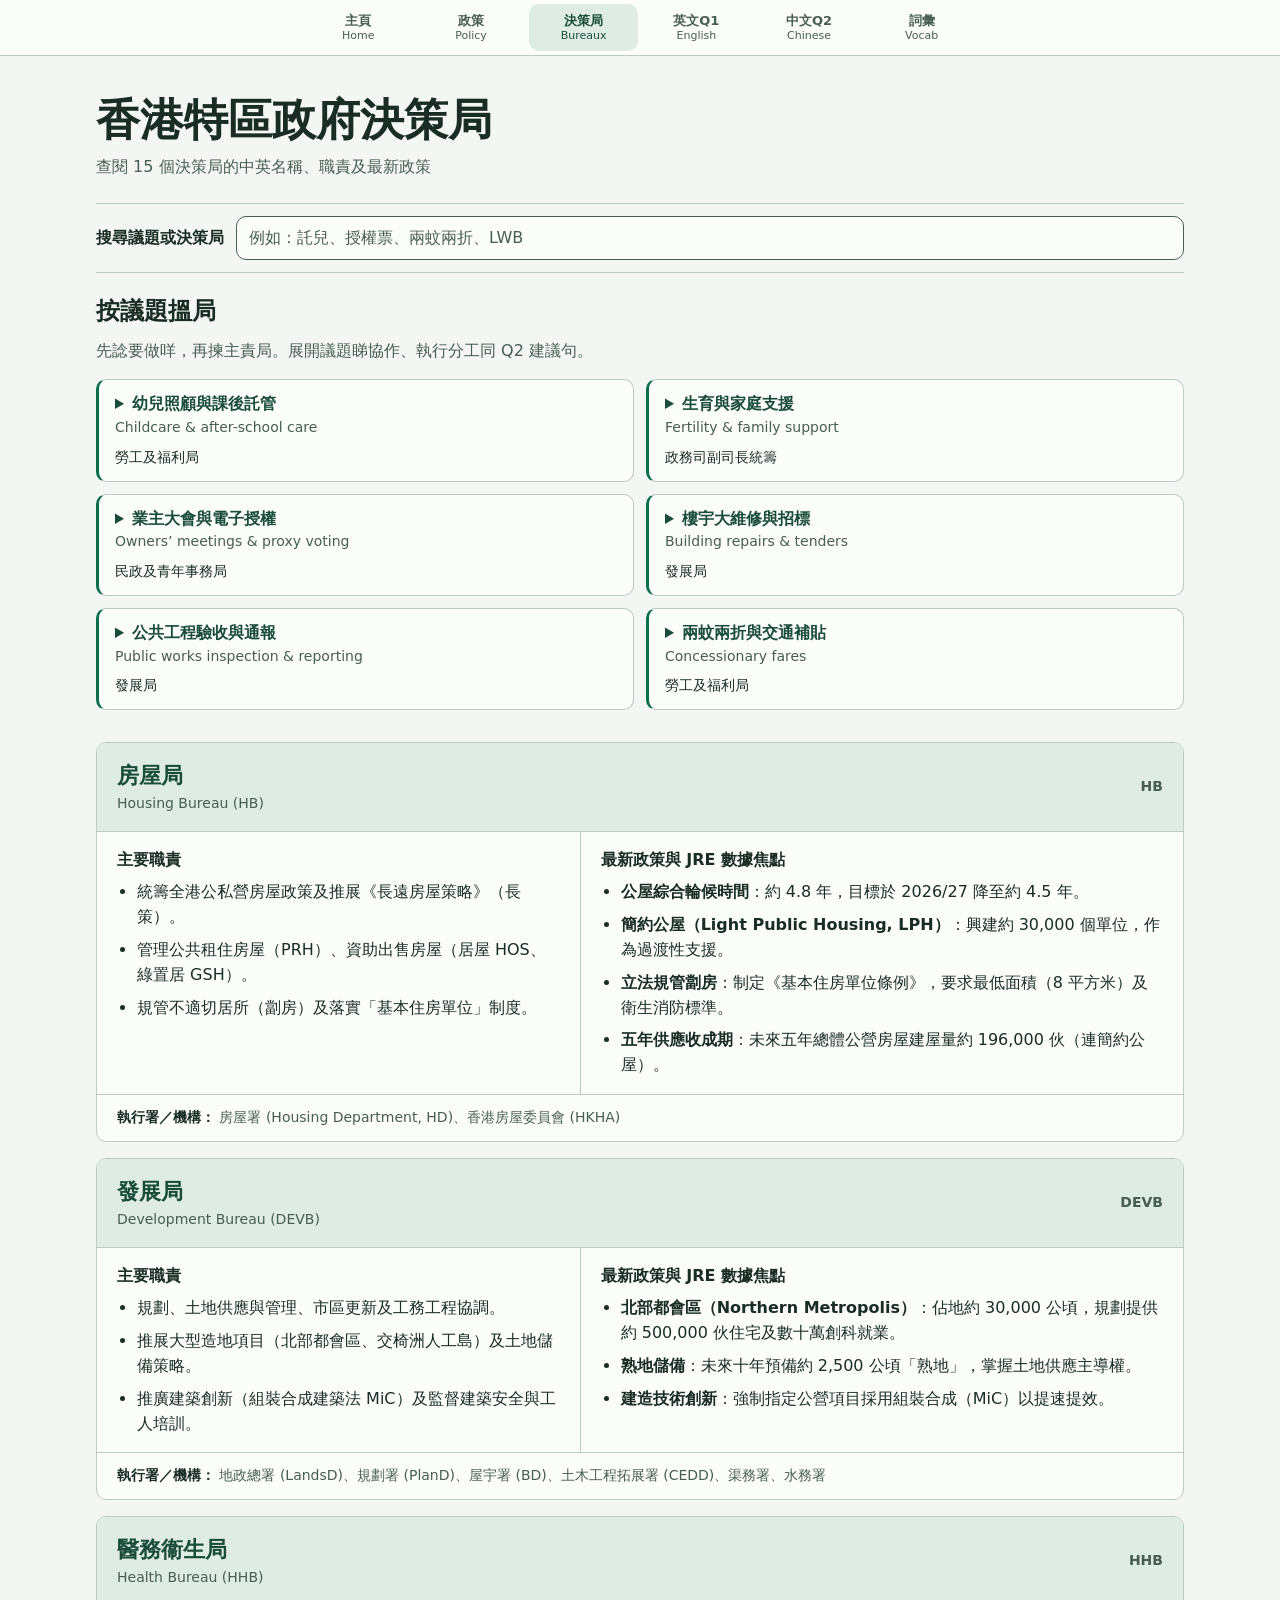
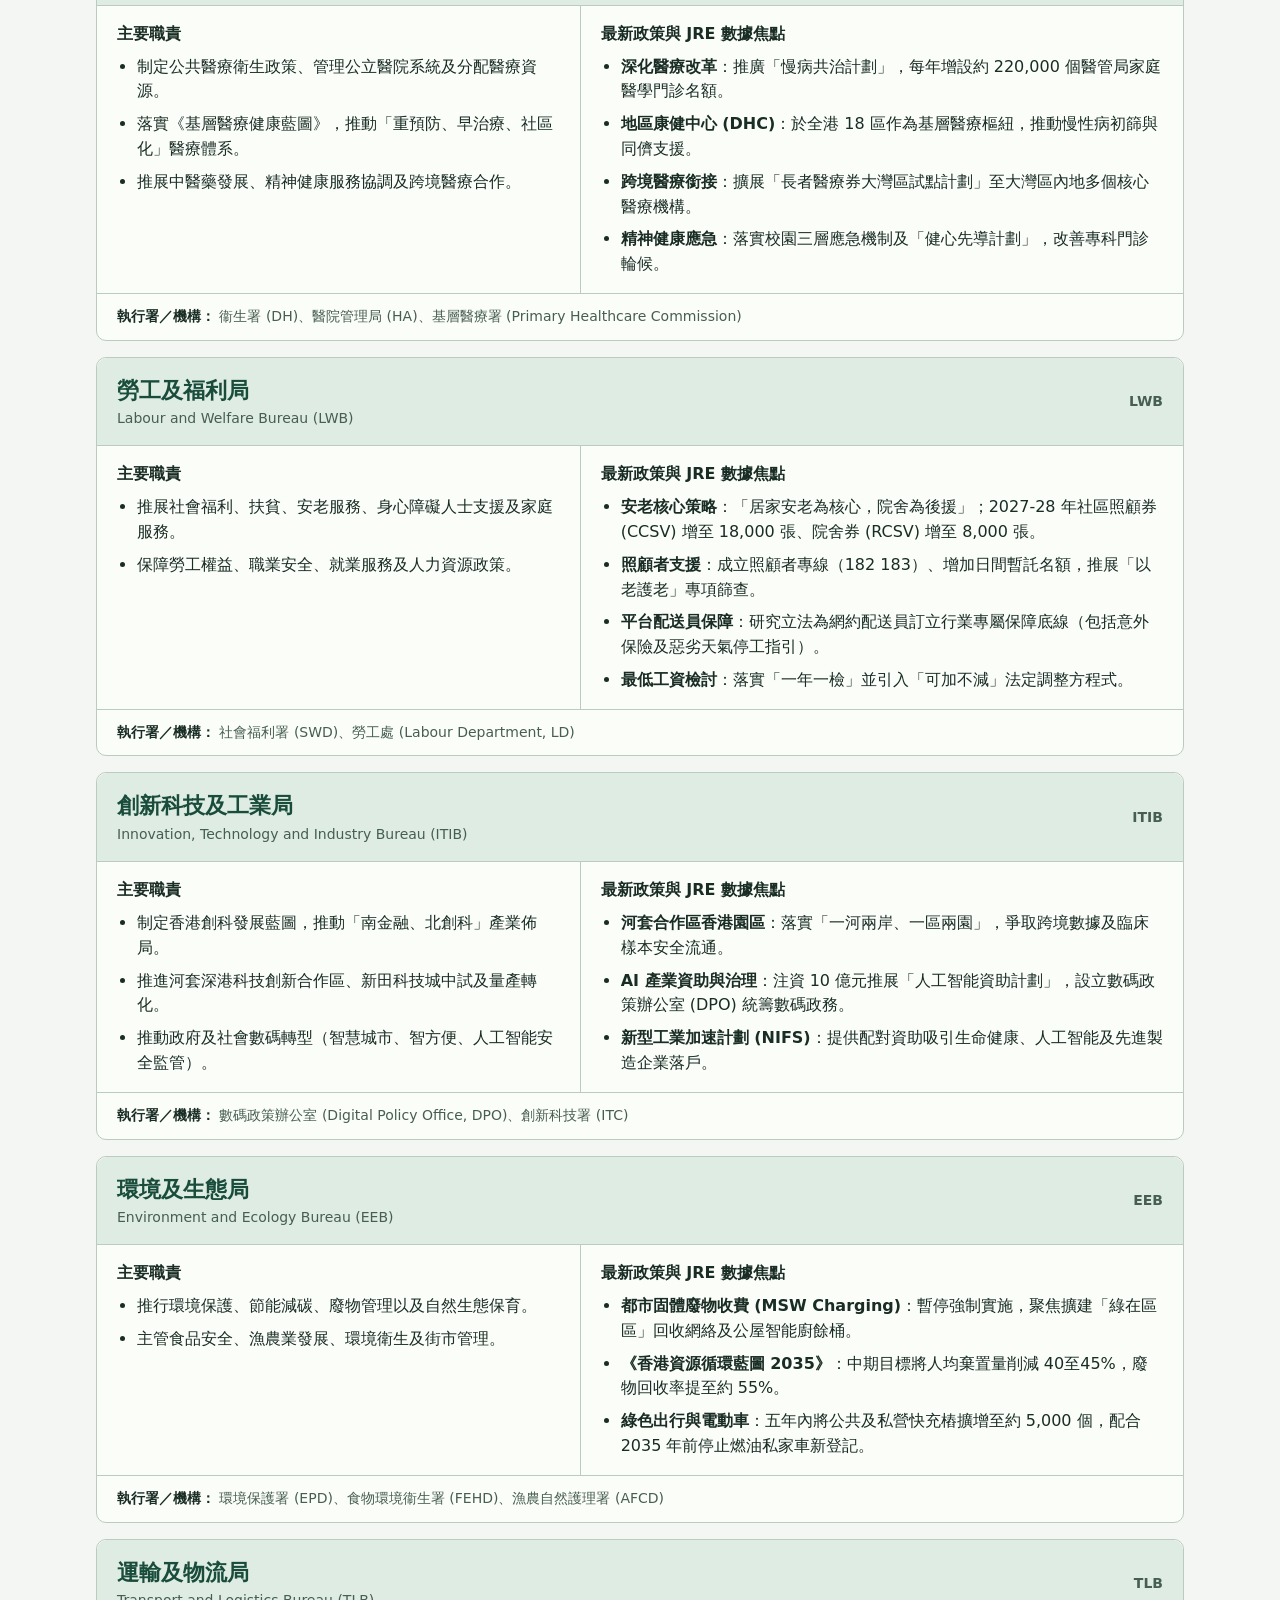
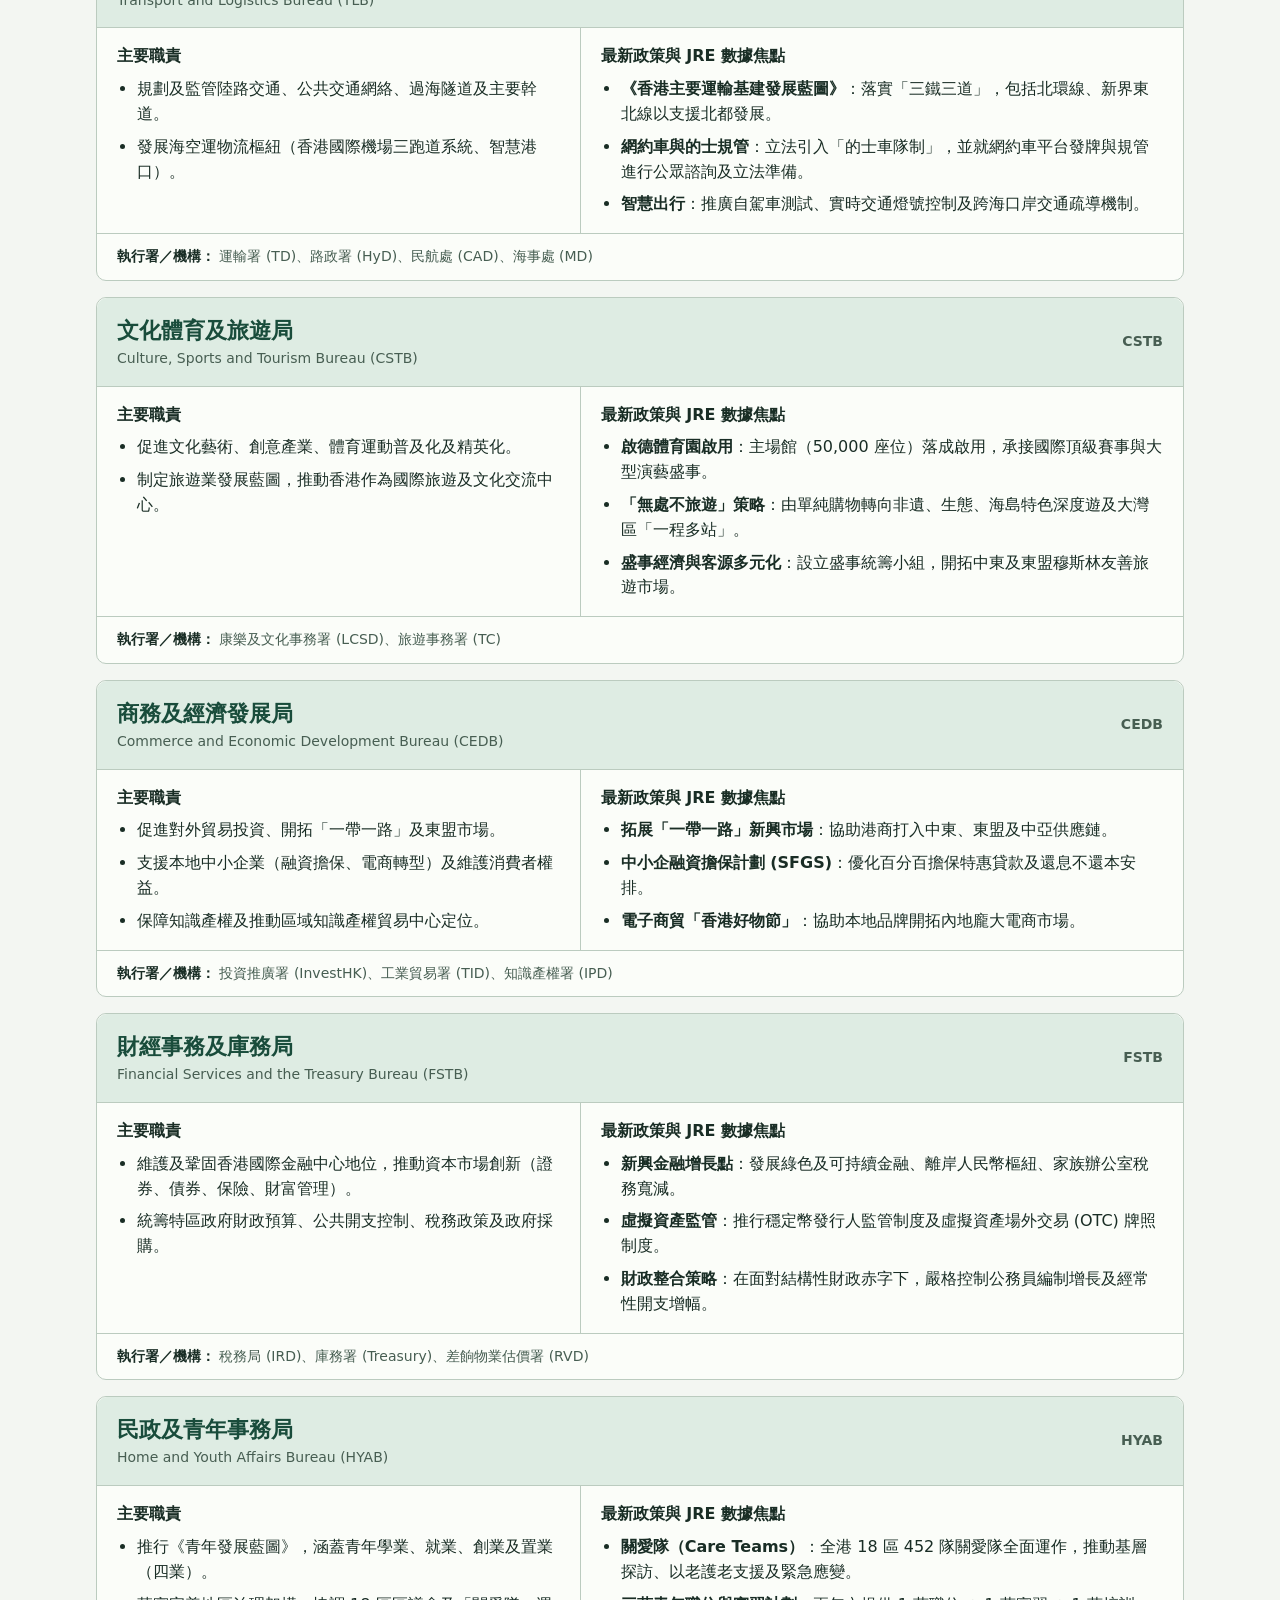
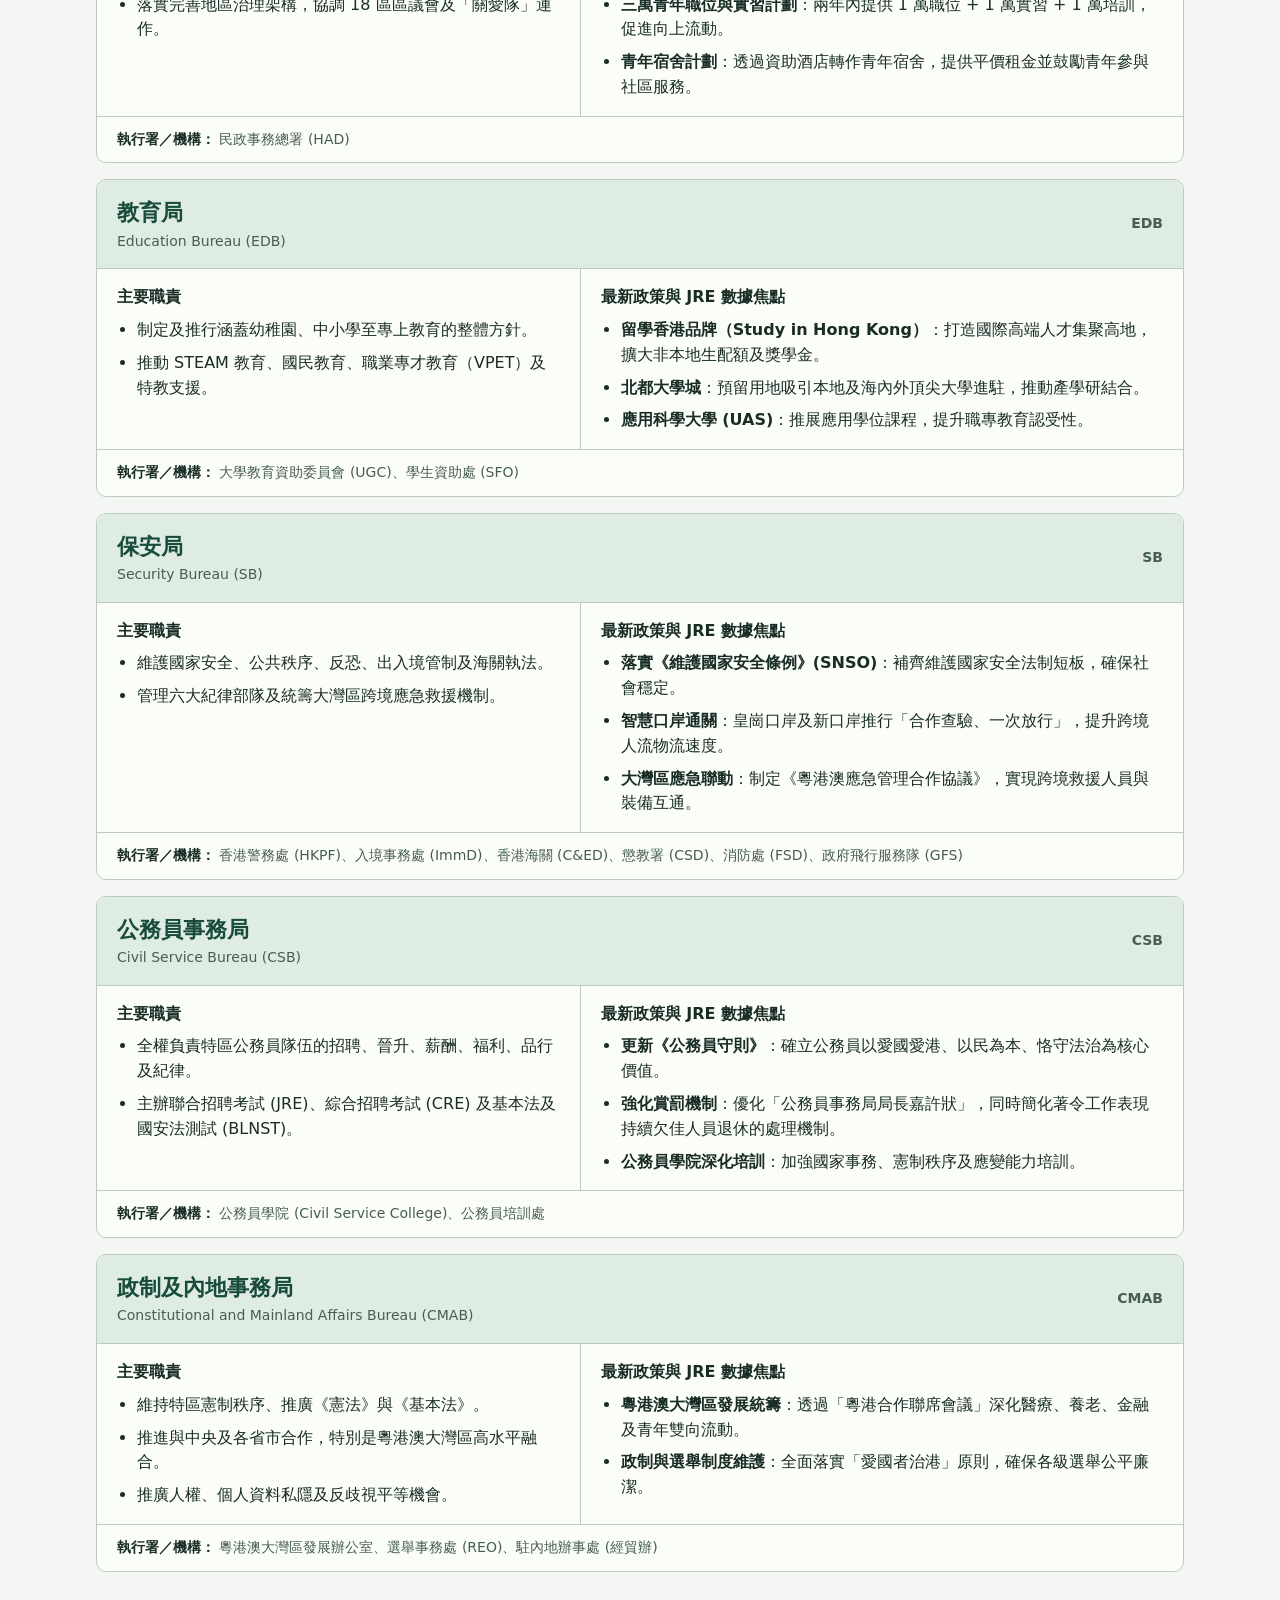
==== commit ae09f9aa: "Add issue-to-bureau lookup for Q2 practice" ====
--- a/docs/bureaux/index.html
+++ b/docs/bureaux/index.html
@@ -9,7 +9,7 @@
   <title>政府決策局及最新政策 · JRE Study Hub</title>
   <link rel="stylesheet" href="../shell/study-theme.css?v=20261111" />
   <link rel="stylesheet" href="../shell/tabbar.css?v=20261111" />
-  <link rel="stylesheet" href="styles.css?v=20261111" />
+  <link rel="stylesheet" href="styles.css?v=20261116lookup" />
 </head>
 <body class="study-screen bureau-screen">
   <header class="app-header">
@@ -23,9 +23,109 @@
 
   <main class="wrap">
     <div class="search-box">
-      <label for="search">搜尋決策局</label>
-      <input type="search" id="search" placeholder="局名、縮寫、職責或政策關鍵字" />
+      <label for="search">搜尋議題或決策局</label>
+      <input type="search" id="search" placeholder="例如：託兒、授權票、兩蚊兩折、LWB" />
     </div>
+
+
+    <section class="issue-lookup" id="issue-lookup" aria-labelledby="issue-title">
+      <h2 id="issue-title">按議題搵局</h2>
+      <p>先諗要做咩，再揀主責局。展開議題睇協作、執行分工同 Q2 建議句。</p>
+      <div class="issue-grid">
+        <details class="issue-card" id="issue-childcare" data-keywords="託兒 托兒 托管 兒童照顧 在校課託 課餘託管 childcare after school care">
+          <summary>
+            <span><strong>幼兒照顧與課後託管</strong><span class="issue-en" lang="en">Childcare &amp; after-school care</span></span>
+            <span class="issue-lead">勞工及福利局</span>
+          </summary>
+          <div class="issue-body">
+            <dl>
+              <dt>主責／統籌</dt><dd>勞工及福利局：福利服務及名額規劃。</dd>
+              <dt>協作</dt><dd>教育局協調學校參與及校內安排。</dd>
+              <dt>執行</dt><dd>社會福利署、學校及地區服務機構配對名額和提供服務。</dd>
+            </dl>
+            <p class="issue-example"><strong>答題例句</strong> 建議由勞工及福利局聯同教育局，透過社會福利署、學校及地區服務機構按區盤點輪候人數和服務時段，優先在缺口較大的地區加開名額或延長服務時間。</p>
+            <a href="https://www.info.gov.hk/gia/general/202606/17/P2026061700451.htm">官方資料 ↗</a>
+          </div>
+        </details>
+        <details class="issue-card" id="issue-family-support" data-keywords="現金支援 新生嬰兒獎勵金 出生 津貼 生育醫療 IVF 住屋 baby bonus housing fertility">
+          <summary>
+            <span><strong>生育與家庭支援</strong><span class="issue-en" lang="en">Fertility &amp; family support</span></span>
+            <span class="issue-lead">政務司副司長統籌</span>
+          </summary>
+          <div class="issue-body">
+            <dl>
+              <dt>主責／統籌</dt><dd>政務司副司長統籌：適用於現金、託兒、住屋及生育醫療並行的跨局方案。</dd>
+              <dt>協作</dt><dd>勞福局管託兒，房屋局管住屋支援，醫務衞生局管生育醫療。涉及免稅額或印花稅時，加入財經事務及庫務局。</dd>
+              <dt>執行</dt><dd>各主管部門提供及更新各自的資格、申請和轉介資料。</dd>
+            </dl>
+            <p class="issue-example"><strong>答題例句</strong> 建議由政務司副司長統籌，在保留適量新生嬰兒現金支援的同時，整合託兒、住屋及生育醫療的申請資訊，讓家庭可在同一入口查閱資格及轉介安排。</p>
+            <a href="https://www.info.gov.hk/gia/general/202609/30/P2026093000287.htm">官方資料 ↗</a>
+          </div>
+        </details>
+        <details class="issue-card" id="issue-proxy-votes" data-keywords="授權票 代理人 業主立案法團 大廈管理 表決 電子投票 委任代表 proxy owners voting">
+          <summary>
+            <span><strong>業主大會與電子授權</strong><span class="issue-en" lang="en">Owners’ meetings &amp; proxy voting</span></span>
+            <span class="issue-lead">民政及青年事務局</span>
+          </summary>
+          <div class="issue-body">
+            <dl>
+              <dt>主責／統籌</dt><dd>民政及青年事務局：負責《建築物管理條例》下的業主大會程序和委任代表制度。</dd>
+              <dt>協作</dt><dd>涉及電子身分核實時，可由數字政策辦公室提供技術支援。</dd>
+              <dt>執行</dt><dd>民政事務總署、物管公司及業主立案法團按各自職責提供支援或處理授權文書。</dd>
+            </dl>
+            <p class="issue-example"><strong>答題例句</strong> 建議由民政及青年事務局先在有意參與的屋苑試行電子委任代表，設身份核實及異議渠道，並保留紙本途徑。</p>
+            <a href="https://www.info.gov.hk/gia/general/202611/09/P2026110900590.htm">官方資料 ↗</a>
+          </div>
+        </details>
+        <details class="issue-card" id="issue-building-works" data-keywords="圍標 維修招標 預審名單 強制驗樓 工程採購 tender bid rigging procurement">
+          <summary>
+            <span><strong>樓宇大維修與招標</strong><span class="issue-en" lang="en">Building repairs &amp; tenders</span></span>
+            <span class="issue-lead">發展局</span>
+          </summary>
+          <div class="issue-body">
+            <dl>
+              <dt>主責／統籌</dt><dd>發展局：負責大型維修工程規管及招標支援改革。</dd>
+              <dt>協作</dt><dd>涉及房委會屋苑工程時，房屋局按適用監管安排協作。</dd>
+              <dt>執行</dt><dd>屋宇署負責法定規管。擬設的樓宇維修支援及服務局負責支援業主，兩者分工。</dd>
+            </dl>
+            <p class="issue-example"><strong>答題例句</strong> 建議由發展局訂立預審及評標要求，公開利益申報與主要評標準則，讓業主比較合資格標書。</p>
+            <a href="https://www.devb.gov.hk/tc/publications_and_press_releases/press/index_id_15625.html">官方資料 ↗</a>
+          </div>
+        </details>
+        <details class="issue-card" id="issue-public-works" data-keywords="瑪麗醫院 升降機 電梯 監工 工程質素 問責 lift acceptance construction">
+          <summary>
+            <span><strong>公共工程驗收與通報</strong><span class="issue-en" lang="en">Public works inspection &amp; reporting</span></span>
+            <span class="issue-lead">發展局</span>
+          </summary>
+          <div class="issue-body">
+            <dl>
+              <dt>主責／統籌</dt><dd>發展局：處理政府工程監管與驗收問題。</dd>
+              <dt>協作</dt><dd>涉及醫院啟用或服務安排時，與醫務衞生局及醫院管理局協調。</dd>
+              <dt>執行</dt><dd>建築署負責項目監督，機電工程署按其職能處理升降機安全規管。</dd>
+            </dl>
+            <p class="issue-example"><strong>答題例句</strong> 建議由發展局要求項目團隊在安裝前覆核關鍵尺寸，設重大缺陷通報門檻，並向使用部門定期交代修復進度。</p>
+            <a href="https://www.info.gov.hk/gia/general/202611/13/P2026111300247.htm">官方資料 ↗</a>
+          </div>
+        </details>
+        <details class="issue-card" id="issue-fare-concession" data-keywords="二元優惠 兩元優惠 公共交通 長車短搭 樂悠咭 長者 殘疾人士 fare concession subsidy">
+          <summary>
+            <span><strong>兩蚊兩折與交通補貼</strong><span class="issue-en" lang="en">Concessionary fares</span></span>
+            <span class="issue-lead">勞工及福利局</span>
+          </summary>
+          <div class="issue-body">
+            <dl>
+              <dt>主責／統籌</dt><dd>勞工及福利局：負責長者及合資格殘疾人士票價優惠的政策檢視。</dd>
+              <dt>協作</dt><dd>運輸及物流局就交通安排協作。</dd>
+              <dt>執行</dt><dd>運輸署及公共交通營辦商配合實施，提供路線和票價資訊。</dd>
+            </dl>
+            <p class="issue-example"><strong>答題例句</strong> 建議由勞工及福利局聯同運輸及物流局檢視補貼開支和乘客出行變化，並追蹤有跨區覆診或上班需要人士的負擔。</p>
+            <a href="https://www.info.gov.hk/gia/general/202603/23/P2026032300131.htm">官方資料 ↗</a>
+          </div>
+        </details>
+      </div>
+    </section>
+
+    <p id="lookup-empty" role="status" hidden>找不到相符項目。試試簡短關鍵詞，例如「託兒」或「房屋」。</p>
 
     <div id="bureaux-list">
       <!-- 1. 房屋局 -->
@@ -506,19 +606,33 @@
   <script src="../shell/tabbar.js?v=20261109a"></script>
   <script>
     const searchInput = document.getElementById("search");
-    const cards = document.querySelectorAll(".bureau-card");
-
-    searchInput.addEventListener("input", (e) => {
-      const q = e.target.value.toLowerCase().trim();
-      cards.forEach((card) => {
-        const text = (card.getAttribute("data-kw") + " " + card.innerText).toLowerCase();
-        if (!q || text.includes(q)) {
-          card.style.display = "block";
-        } else {
-          card.style.display = "none";
+    const issueLookup = document.getElementById("issue-lookup");
+    const empty = document.getElementById("lookup-empty");
+    const entries = [...document.querySelectorAll(".bureau-card, .issue-card")].map((card) => [
+      card,
+      [card.dataset.kw, card.dataset.keywords, card.textContent].join(" ").toLowerCase(),
+    ]);
+
+    function filterLookup() {
+      const keywords = searchInput.value.toLowerCase().trim().split(/\s+/).filter(Boolean);
+      let matches = 0;
+      let issues = 0;
+      for (const [card, text] of entries) {
+        card.hidden = !keywords.every((keyword) => text.includes(keyword));
+        if (!card.hidden) {
+          matches++;
+          if (card.matches(".issue-card")) issues++;
         }
-      });
-    });
+      }
+      issueLookup.hidden = issues === 0;
+      empty.hidden = matches > 0;
+    }
+
+    searchInput.addEventListener("input", filterLookup);
+    filterLookup();
+
+    const linkedIssue = document.getElementById(location.hash.slice(1));
+    if (linkedIssue?.matches(".issue-card")) linkedIssue.open = true;
   </script>
 </body>
 </html>
--- a/docs/bureaux/styles.css
+++ b/docs/bureaux/styles.css
@@ -166,3 +166,64 @@
     border-top: var(--rule);
   }
 }
+
+.issue-lookup {
+  margin-block: var(--space-5) var(--space-8);
+}
+
+.issue-lookup h2,
+.issue-lookup > p {
+  margin: 0 0 var(--space-2);
+}
+.issue-lookup > p,
+.issue-en { color: var(--color-muted); }
+
+.issue-grid {
+  display: grid;
+  grid-template-columns: repeat(auto-fit, minmax(min(100%, 25rem), 1fr));
+  align-items: start;
+  gap: var(--space-3);
+  margin-block-start: var(--space-4);
+}
+
+.issue-card {
+  min-width: 0;
+  border: var(--rule);
+  border-inline-start: 3px solid var(--color-jade);
+  border-radius: var(--radius);
+  background: var(--color-surface);
+  scroll-margin-top: 9rem;
+}
+
+.issue-card summary {
+  min-height: 2.75rem;
+  padding: var(--space-3) var(--space-4);
+  color: var(--color-jade-deep);
+  cursor: pointer;
+}
+.issue-card summary:focus-visible {
+  outline: 2px solid var(--color-focus);
+  outline-offset: 2px;
+}
+.issue-card[open] summary {
+  border-bottom: var(--rule);
+  background: var(--color-jade-soft);
+}
+.issue-en,
+.issue-lead { display: block; font-size: var(--text-small); }
+.issue-lead { margin-top: var(--space-2); color: var(--color-ink); }
+
+.issue-body { padding: var(--space-4); }
+.issue-body dl {
+  display: grid;
+  grid-template-columns: max-content minmax(0, 1fr);
+  gap: var(--space-2) var(--space-3);
+  margin: 0;
+}
+.issue-body dt { font-weight: 700; }
+.issue-body dd { margin: 0; }
+.issue-example {
+  padding: var(--space-3);
+  border-inline-start: 2px solid var(--color-jade);
+  background: var(--color-paper);
+}
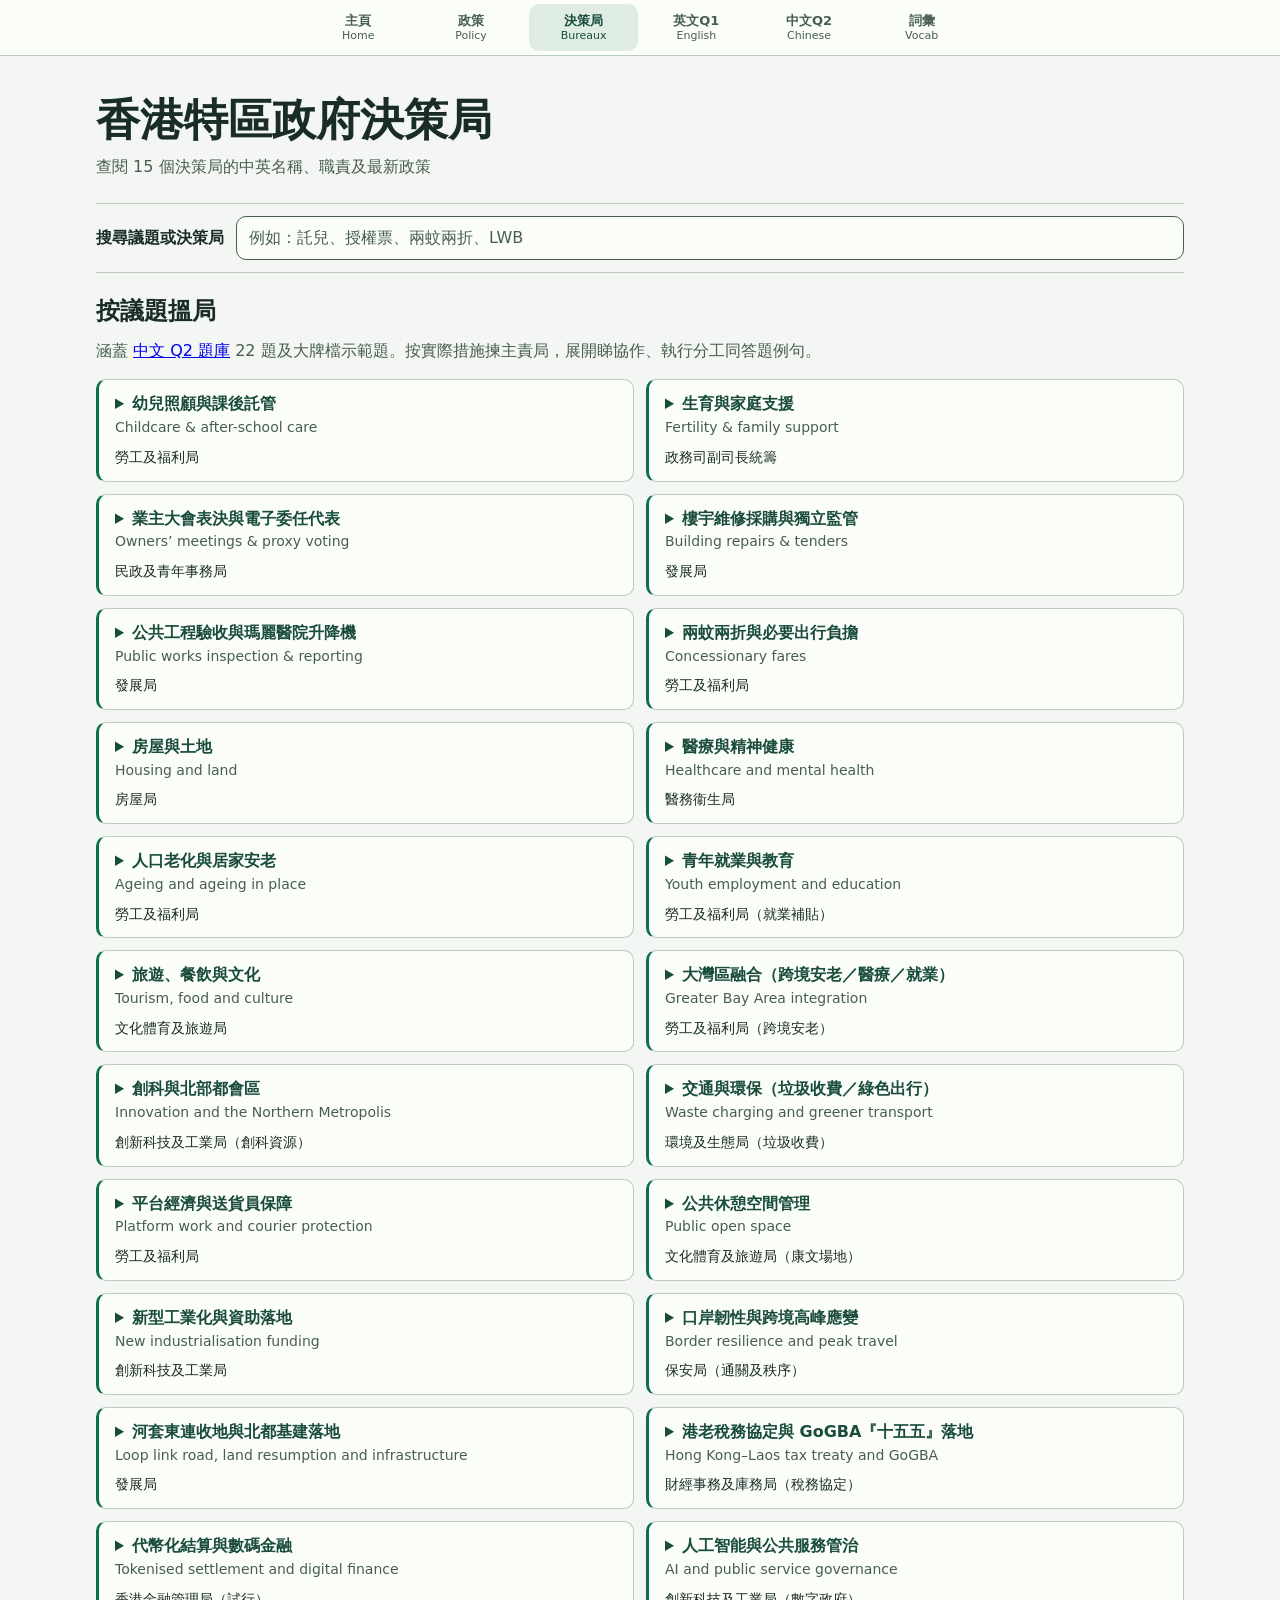
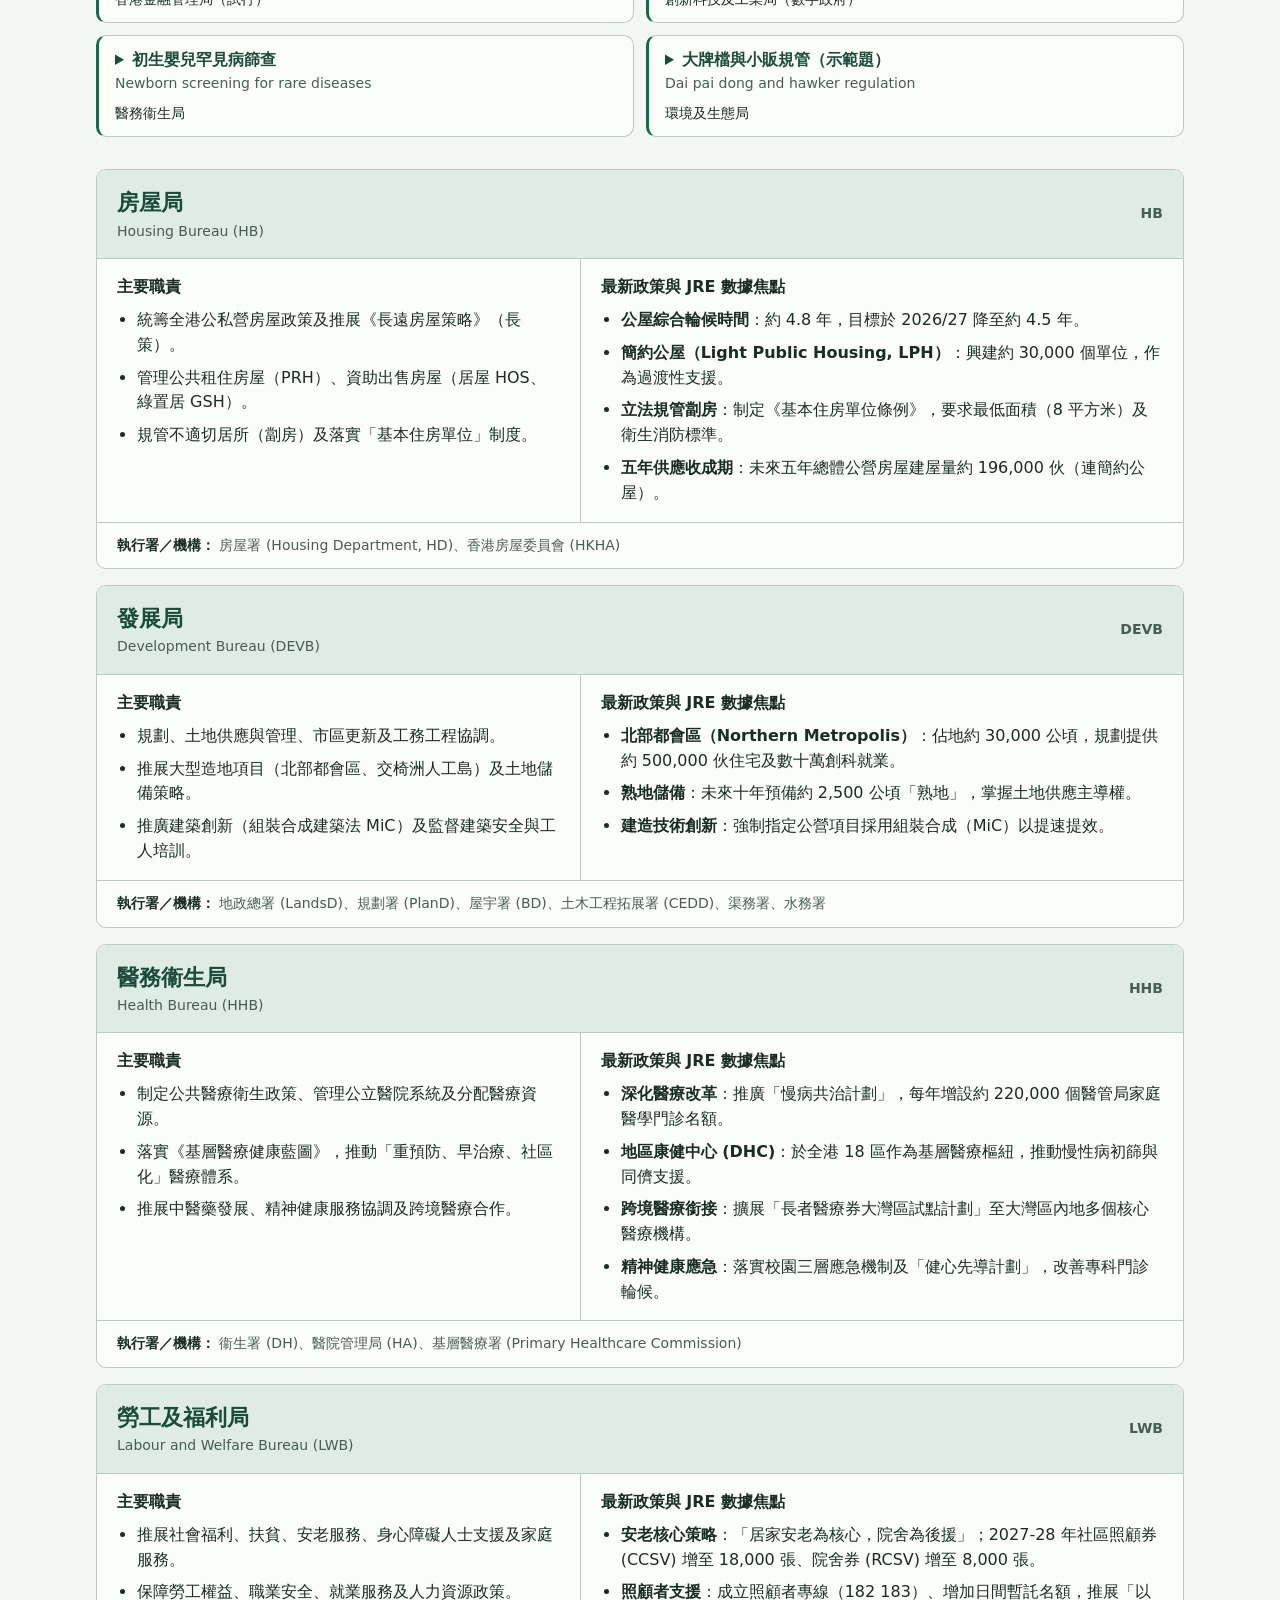
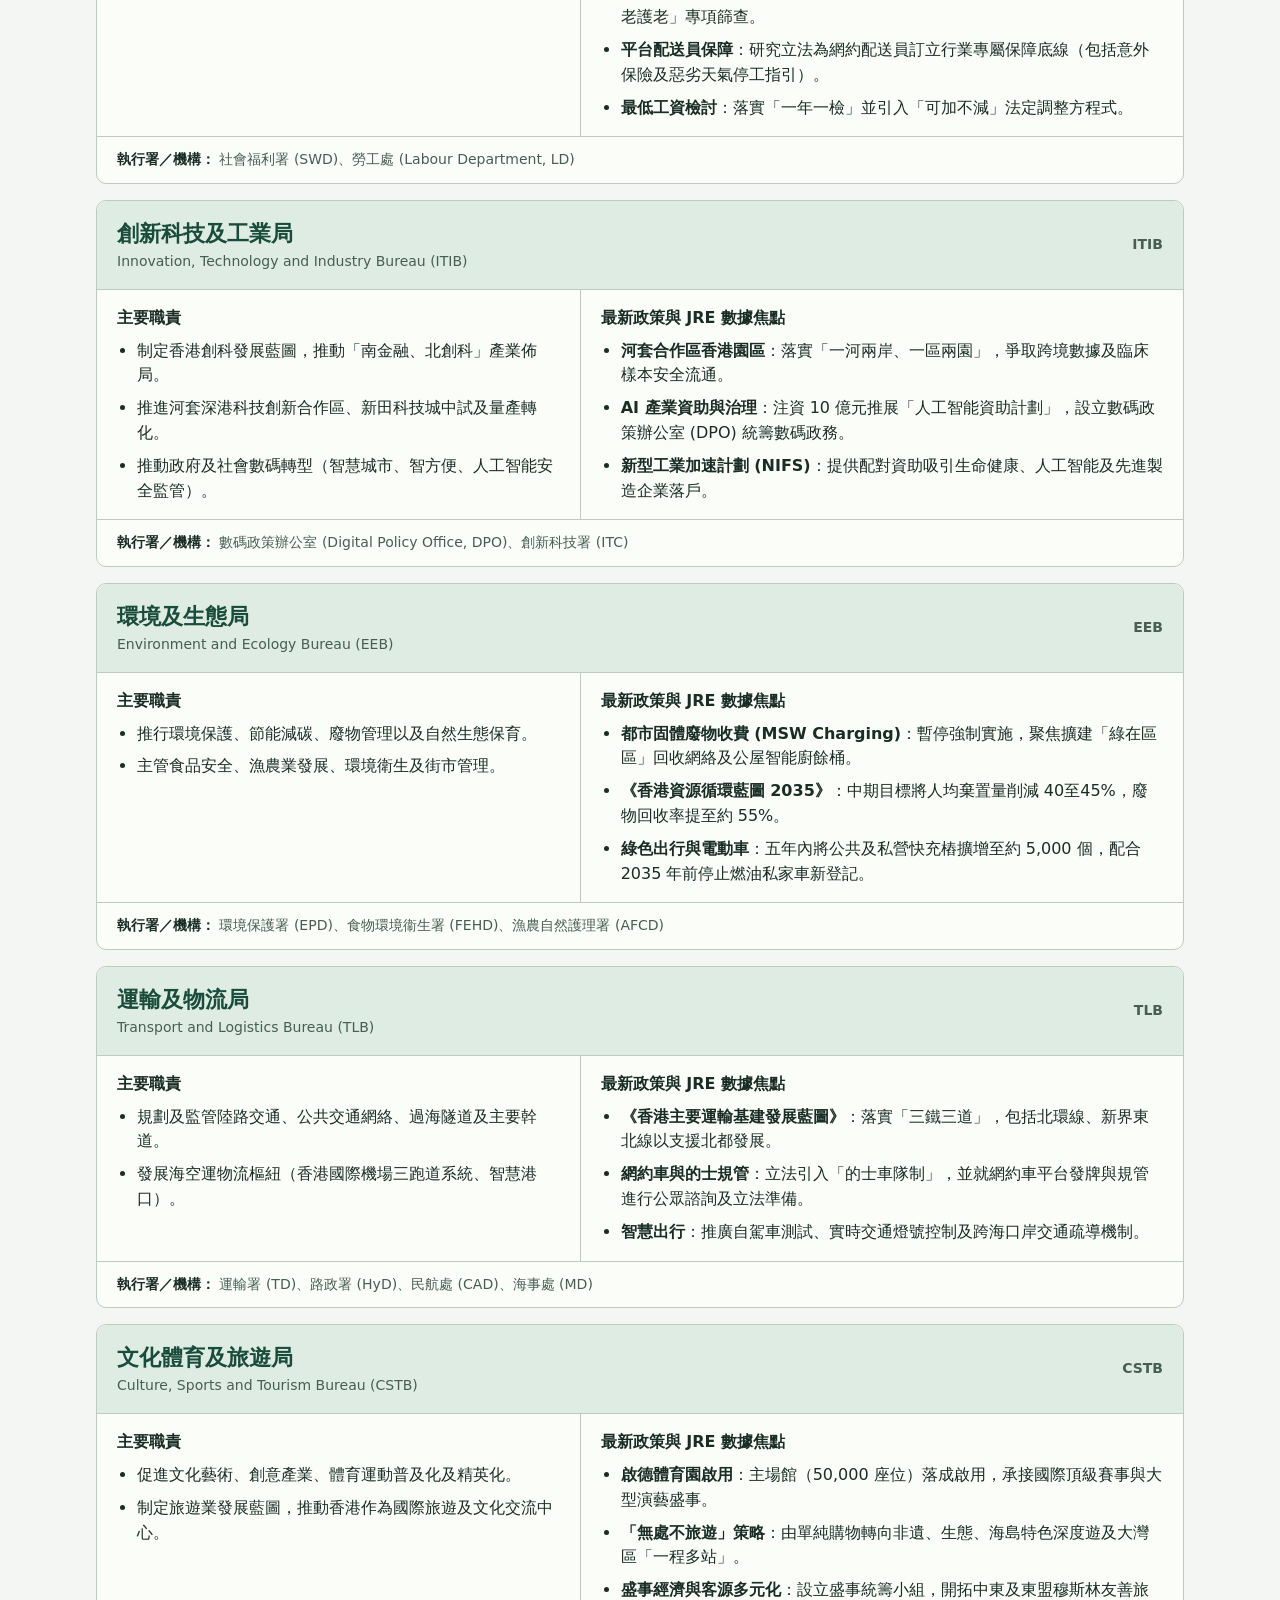
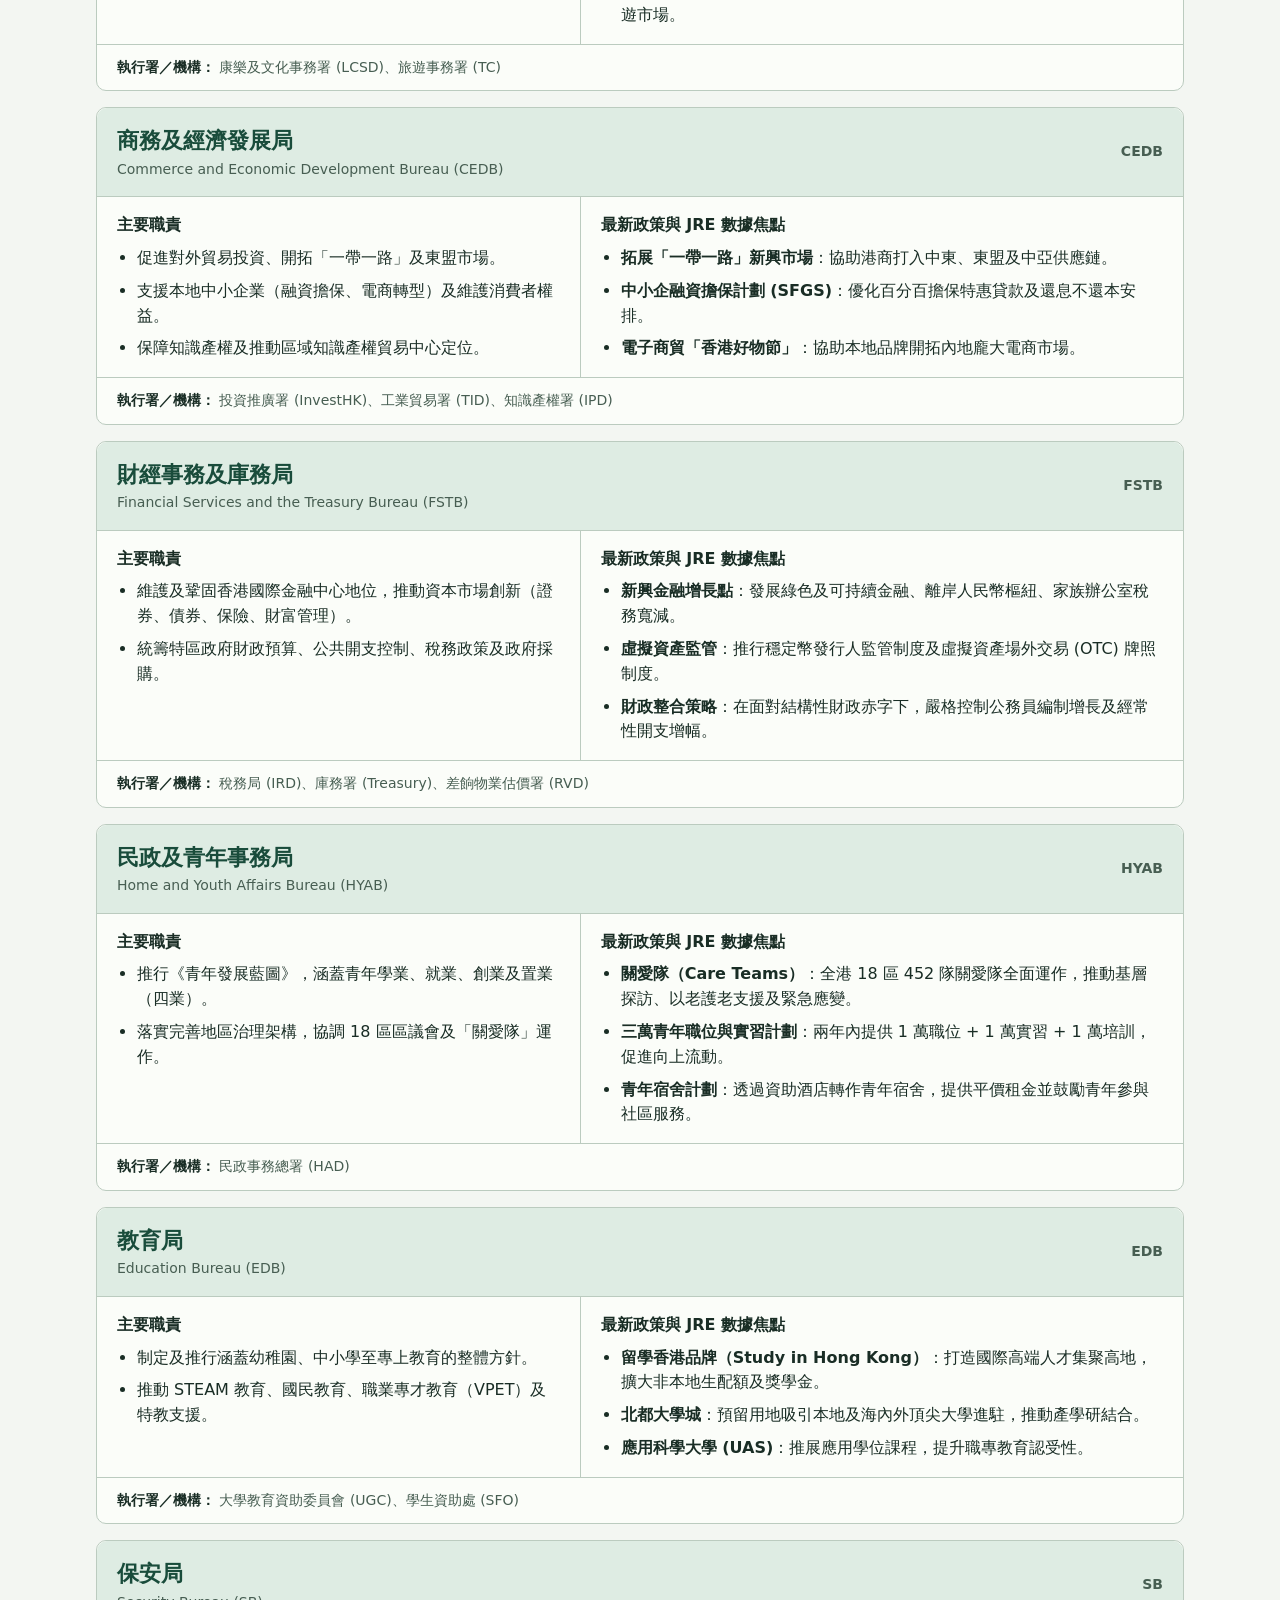
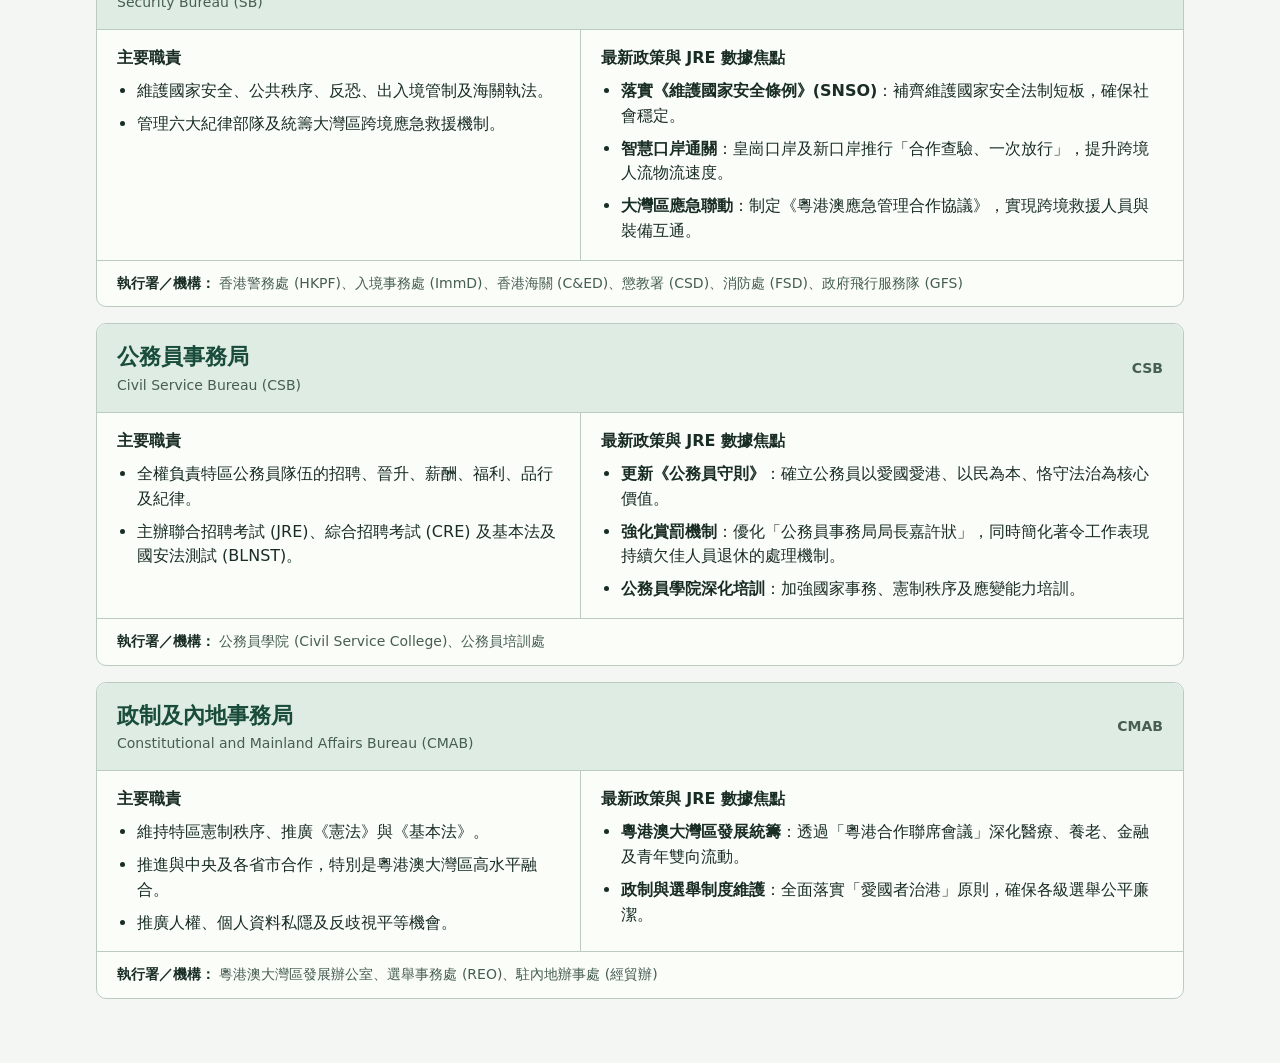
==== commit f7e4c1b1: "Cover every Q2 brief in the bureaux lookup" ====
--- a/docs/bureaux/index.html
+++ b/docs/bureaux/index.html
@@ -30,7 +30,7 @@
 
     <section class="issue-lookup" id="issue-lookup" aria-labelledby="issue-title">
       <h2 id="issue-title">按議題搵局</h2>
-      <p>先諗要做咩，再揀主責局。展開議題睇協作、執行分工同 Q2 建議句。</p>
+      <p>涵蓋 <a href="../q2/?v=20261116#bank">中文 Q2 題庫</a> 22 題及大牌檔示範題。按實際措施揀主責局，展開睇協作、執行分工同答題例句。</p>
       <div class="issue-grid">
         <details class="issue-card" id="issue-childcare" data-keywords="託兒 托兒 托管 兒童照顧 在校課託 課餘託管 childcare after school care">
           <summary>
@@ -47,7 +47,7 @@
             <a href="https://www.info.gov.hk/gia/general/202606/17/P2026061700451.htm">官方資料 ↗</a>
           </div>
         </details>
-        <details class="issue-card" id="issue-family-support" data-keywords="現金支援 新生嬰兒獎勵金 出生 津貼 生育醫療 IVF 住屋 baby bonus housing fertility">
+        <details class="issue-card" id="issue-family-support" data-brief-id="fertility-family" data-keywords="現金支援 新生嬰兒獎勵金 出生 津貼 生育醫療 IVF 住屋 baby bonus housing fertility">
           <summary>
             <span><strong>生育與家庭支援</strong><span class="issue-en" lang="en">Fertility &amp; family support</span></span>
             <span class="issue-lead">政務司副司長統籌</span>
@@ -62,9 +62,9 @@
             <a href="https://www.info.gov.hk/gia/general/202609/30/P2026093000287.htm">官方資料 ↗</a>
           </div>
         </details>
-        <details class="issue-card" id="issue-proxy-votes" data-keywords="授權票 代理人 業主立案法團 大廈管理 表決 電子投票 委任代表 proxy owners voting">
-          <summary>
-            <span><strong>業主大會與電子授權</strong><span class="issue-en" lang="en">Owners’ meetings &amp; proxy voting</span></span>
+        <details class="issue-card" id="issue-proxy-votes" data-brief-id="building-proxy-votes" data-keywords="授權票 代理人 業主立案法團 大廈管理 表決 電子投票 委任代表 proxy owners voting">
+          <summary>
+            <span><strong>業主大會表決與電子委任代表</strong><span class="issue-en" lang="en">Owners’ meetings &amp; proxy voting</span></span>
             <span class="issue-lead">民政及青年事務局</span>
           </summary>
           <div class="issue-body">
@@ -77,9 +77,9 @@
             <a href="https://www.info.gov.hk/gia/general/202611/09/P2026110900590.htm">官方資料 ↗</a>
           </div>
         </details>
-        <details class="issue-card" id="issue-building-works" data-keywords="圍標 維修招標 預審名單 強制驗樓 工程採購 tender bid rigging procurement">
-          <summary>
-            <span><strong>樓宇大維修與招標</strong><span class="issue-en" lang="en">Building repairs &amp; tenders</span></span>
+        <details class="issue-card" id="issue-building-works" data-brief-id="building-repair-procurement" data-keywords="圍標 維修招標 預審名單 強制驗樓 工程採購 tender bid rigging procurement">
+          <summary>
+            <span><strong>樓宇維修採購與獨立監管</strong><span class="issue-en" lang="en">Building repairs &amp; tenders</span></span>
             <span class="issue-lead">發展局</span>
           </summary>
           <div class="issue-body">
@@ -92,9 +92,9 @@
             <a href="https://www.devb.gov.hk/tc/publications_and_press_releases/press/index_id_15625.html">官方資料 ↗</a>
           </div>
         </details>
-        <details class="issue-card" id="issue-public-works" data-keywords="瑪麗醫院 升降機 電梯 監工 工程質素 問責 lift acceptance construction">
-          <summary>
-            <span><strong>公共工程驗收與通報</strong><span class="issue-en" lang="en">Public works inspection &amp; reporting</span></span>
+        <details class="issue-card" id="issue-public-works" data-brief-id="public-works-lift-acceptance" data-keywords="瑪麗醫院 升降機 電梯 監工 工程質素 問責 lift acceptance construction">
+          <summary>
+            <span><strong>公共工程驗收與瑪麗醫院升降機</strong><span class="issue-en" lang="en">Public works inspection &amp; reporting</span></span>
             <span class="issue-lead">發展局</span>
           </summary>
           <div class="issue-body">
@@ -107,9 +107,9 @@
             <a href="https://www.info.gov.hk/gia/general/202611/13/P2026111300247.htm">官方資料 ↗</a>
           </div>
         </details>
-        <details class="issue-card" id="issue-fare-concession" data-keywords="二元優惠 兩元優惠 公共交通 長車短搭 樂悠咭 長者 殘疾人士 fare concession subsidy">
-          <summary>
-            <span><strong>兩蚊兩折與交通補貼</strong><span class="issue-en" lang="en">Concessionary fares</span></span>
+        <details class="issue-card" id="issue-fare-concession" data-brief-id="two-dollar-fare-concession" data-keywords="二元優惠 兩元優惠 公共交通 長車短搭 樂悠咭 長者 殘疾人士 fare concession subsidy">
+          <summary>
+            <span><strong>兩蚊兩折與必要出行負擔</strong><span class="issue-en" lang="en">Concessionary fares</span></span>
             <span class="issue-lead">勞工及福利局</span>
           </summary>
           <div class="issue-body">
@@ -120,6 +120,276 @@
             </dl>
             <p class="issue-example"><strong>答題例句</strong> 建議由勞工及福利局聯同運輸及物流局檢視補貼開支和乘客出行變化，並追蹤有跨區覆診或上班需要人士的負擔。</p>
             <a href="https://www.info.gov.hk/gia/general/202603/23/P2026032300131.htm">官方資料 ↗</a>
+          </div>
+        </details>
+        <details class="issue-card" id="issue-housing-land" data-brief-id="housing-land" data-keywords="公屋 居屋 簡約公屋 熟地 土地供應 4.8 PRH housing">
+          <summary>
+            <span><strong>房屋與土地</strong><span class="issue-en" lang="en">Housing and land</span></span>
+            <span class="issue-lead">房屋局</span>
+          </summary>
+          <div class="issue-body">
+            <dl>
+              <dt>主責／統籌</dt><dd>房屋局：規劃公營房屋供應及輪候安排。</dd>
+              <dt>協作</dt><dd>發展局協調造地、規劃和基建，牽涉私宅供地時一併檢視土地時間表。</dd>
+              <dt>執行</dt><dd>房委會及房屋署推展相關建屋及編配，地政總署按安排處理土地。</dd>
+            </dl>
+            <p class="issue-example"><strong>答題例句</strong> 建議由房屋局聯同發展局把熟地交付、建屋及入伙排成一張時間表，逐季核對實際入伙和綜合輪候時間。</p>
+            <a href="https://www.news.gov.hk/eng/2026/08/20260813/20260813_163217_854.html">官方資料 ↗</a>
+          </div>
+        </details>
+        <details class="issue-card" id="issue-healthcare" data-brief-id="healthcare" data-keywords="精神科 地區康健中心 家庭醫學門診 primary care mental health">
+          <summary>
+            <span><strong>醫療與精神健康</strong><span class="issue-en" lang="en">Healthcare and mental health</span></span>
+            <span class="issue-lead">醫務衞生局</span>
+          </summary>
+          <div class="issue-body">
+            <dl>
+              <dt>主責／統籌</dt><dd>醫務衞生局：統籌基層醫療、精神健康及公營醫療資源。</dd>
+              <dt>協作</dt><dd>勞工及福利局和教育局按需要銜接社區及校園支援。</dd>
+              <dt>執行</dt><dd>基層醫療署及地區康健中心提供基層服務，醫管局負責公營診療與專科轉介，社署及營辦機構支援社區個案。</dd>
+            </dl>
+            <p class="issue-example"><strong>答題例句</strong> 建議由醫務衞生局與勞福局先完善地區篩查和轉介，再按高風險個案輪候與急症容量決定擴充次序。</p>
+            <a href="https://www.policyaddress.gov.hk/2026/tc/chapter7.html#health">官方資料 ↗</a>
+          </div>
+        </details>
+        <details class="issue-card" id="issue-elderly-care" data-brief-id="elderly-care" data-keywords="長者 服務券 日間護理 照顧者 安老院舍 elderly voucher">
+          <summary>
+            <span><strong>人口老化與居家安老</strong><span class="issue-en" lang="en">Ageing and ageing in place</span></span>
+            <span class="issue-lead">勞工及福利局</span>
+          </summary>
+          <div class="issue-body">
+            <dl>
+              <dt>主責／統籌</dt><dd>勞工及福利局：決定社區照顧、日間護理及院舍服務如何分配。</dd>
+              <dt>協作</dt><dd>由醫務衞生局協助銜接出院、復康及基層醫療。</dd>
+              <dt>執行</dt><dd>社署及服務營辦者按照顧需要評估和提供服務，醫管局配合出院轉介。</dd>
+            </dl>
+            <p class="issue-example"><strong>答題例句</strong> 建議由勞工及福利局按區補充日間護理與上門照顧，並為高照顧需要個案保留院舍配額。</p>
+            <a href="https://www.info.gov.hk/gia/general/202611/05/P2026110500265.htm">官方資料 ↗</a>
+          </div>
+        </details>
+        <details class="issue-card" id="issue-youth-education" data-brief-id="youth-education" data-keywords="畢業生 青年失業 工資補貼 全職 graduate youth employment">
+          <summary>
+            <span><strong>青年就業與教育</strong><span class="issue-en" lang="en">Youth employment and education</span></span>
+            <span class="issue-lead">勞工及福利局（就業補貼）</span>
+          </summary>
+          <div class="issue-body">
+            <dl>
+              <dt>主責／統籌</dt><dd>勞工及福利局（就業補貼）：按青年就業需要設計僱主參與及補貼條件。</dd>
+              <dt>協作</dt><dd>教育局協調院校及職涯輔導，民政及青年事務局可協助青年外展。</dd>
+              <dt>執行</dt><dd>參與僱主提供職位及培訓，院校及服務機構按計劃協助職位配對。</dd>
+            </dl>
+            <p class="issue-example"><strong>答題例句</strong> 建議由勞工及福利局要求僱主證明職位屬新增，並追蹤培訓完成和補貼期後留任情況。</p>
+            <a href="https://www.info.gov.hk/gia/general/202611/11/P2026111100304.htm">官方資料 ↗</a>
+          </div>
+        </details>
+        <details class="issue-card" id="issue-culture-tourism" data-brief-id="culture-tourism" data-keywords="盛事 過夜旅客 西九 一日遊 餐飲 tourism events">
+          <summary>
+            <span><strong>旅遊、餐飲與文化</strong><span class="issue-en" lang="en">Tourism, food and culture</span></span>
+            <span class="issue-lead">文化體育及旅遊局</span>
+          </summary>
+          <div class="issue-body">
+            <dl>
+              <dt>主責／統籌</dt><dd>文化體育及旅遊局：制定旅遊推廣與盛事策略。</dd>
+              <dt>協作</dt><dd>需要增加跨區交通或處理食肆衞生時，分別聯同運輸及物流局和環境及生態局。</dd>
+              <dt>執行</dt><dd>旅發局推廣及開拓客源，主辦機構和商戶安排旅遊產品和活動。</dd>
+            </dl>
+            <p class="issue-example"><strong>答題例句</strong> 建議由文化體育及旅遊局透過旅發局推出可帶動過夜的文化活動路線，並以留宿晚數、旅客消費及居民影響檢討。</p>
+            <a href="https://www.info.gov.hk/gia/general/202611/02/P2026110200588p.htm">官方資料 ↗</a>
+          </div>
+        </details>
+        <details class="issue-card" id="issue-gba-integration" data-brief-id="gba-integration" data-keywords="跨境養老 醫療券 廣東院舍 大灣區 GBA">
+          <summary>
+            <span><strong>大灣區融合（跨境安老／醫療／就業）</strong><span class="issue-en" lang="en">Greater Bay Area integration</span></span>
+            <span class="issue-lead">勞工及福利局（跨境安老）</span>
+          </summary>
+          <div class="issue-body">
+            <dl>
+              <dt>主責／統籌</dt><dd>勞工及福利局（跨境安老）：就題目的跨境院舍和福利銜接提出方案。</dd>
+              <dt>協作</dt><dd>醫務衞生局負責醫療券和醫療銜接，政制及內地事務局支援跨境政策聯繫。</dd>
+              <dt>執行</dt><dd>社署及參與院舍安排照顧支援，衞生署及參與醫療機構處理醫療券服務。若題目轉問青年跨境就業，按就業措施另分工。</dd>
+            </dl>
+            <p class="issue-example"><strong>答題例句</strong> 建議由勞工及福利局聯同醫務衞生局，先向有意參與長者說明醫療、福利及回港支援，再按自願原則試行。</p>
+            <a href="https://www.policyaddress.gov.hk/2026/tc/chapter7.html">官方資料 ↗</a>
+          </div>
+        </details>
+        <details class="issue-card" id="issue-innovation-nmd" data-brief-id="innovation-nmd" data-keywords="創科 北都 河套 新田科技城 初創 園區 中試 innovation">
+          <summary>
+            <span><strong>創科與北部都會區</strong><span class="issue-en" lang="en">Innovation and the Northern Metropolis</span></span>
+            <span class="issue-lead">創新科技及工業局（創科資源）</span>
+          </summary>
+          <div class="issue-body">
+            <dl>
+              <dt>主責／統籌</dt><dd>創新科技及工業局（創科資源）：訂立園區、研發和初創支援政策。</dd>
+              <dt>協作</dt><dd>發展局負責北都土地與基建，產業園區發展需要對齊用地交付。</dd>
+              <dt>執行</dt><dd>創科署、科技園公司及港深創科園等按各自計劃向企業和研究團隊提供支援。</dd>
+            </dl>
+            <p class="issue-example"><strong>答題例句</strong> 建議由創新科技及工業局把需共用設施的中試項目集中於北都，並保留全港可申請的試用及轉化資助。</p>
+            <a href="https://www.info.gov.hk/gia/general/202609/17/P2026091700623p.htm">官方資料 ↗</a>
+          </div>
+        </details>
+        <details class="issue-card" id="issue-transport-environment" data-brief-id="transport-environment" data-keywords="都市固體廢物 垃圾收費 綠色出行 廚餘 EV waste green transport">
+          <summary>
+            <span><strong>交通與環保（垃圾收費／綠色出行）</strong><span class="issue-en" lang="en">Waste charging and greener transport</span></span>
+            <span class="issue-lead">環境及生態局（垃圾收費）</span>
+          </summary>
+          <div class="issue-body">
+            <dl>
+              <dt>主責／統籌</dt><dd>環境及生態局（垃圾收費）：主責減廢、回收配套及垃圾收費政策。</dd>
+              <dt>協作</dt><dd>涉及小區回收或公共地方收集時，協調物管及相關場地部門。若建議涉及公共交通服務，由運輸及物流局處理交通部分。</dd>
+              <dt>執行</dt><dd>環保署推進減廢及回收安排，食環署與收集服務承辦方按各自職能配合。</dd>
+            </dl>
+            <p class="issue-example"><strong>答題例句</strong> 建議由環境及生態局按區先檢視回收及廚餘收集覆蓋，再以人均棄置量和住戶合規成本評估收費時間表。</p>
+            <a href="https://www.wastereduction.gov.hk/tc">官方資料 ↗</a>
+          </div>
+        </details>
+        <details class="issue-card" id="issue-labour-platform" data-brief-id="labour-platform" data-keywords="外賣員 送貨員 工傷 勞工保障 gig delivery worker">
+          <summary>
+            <span><strong>平台經濟與送貨員保障</strong><span class="issue-en" lang="en">Platform work and courier protection</span></span>
+            <span class="issue-lead">勞工及福利局</span>
+          </summary>
+          <div class="issue-body">
+            <dl>
+              <dt>主責／統籌</dt><dd>勞工及福利局：就配送員的勞工保障、責任分配和制度設計制訂政策。</dd>
+              <dt>協作</dt><dd>按措施徵詢配送員、平台及保險業界，確定不同工作安排所需保障。</dd>
+              <dt>執行</dt><dd>勞工處負責勞工保障及執行安排，平台按其法定或合約責任落實。</dd>
+            </dl>
+            <p class="issue-example"><strong>答題例句</strong> 建議由勞工及福利局先明訂工傷保障及申訴機制，再按實際工作控制程度檢視僱傭身份。</p>
+            <a href="https://www.policyaddress.gov.hk/2026/tc/chapter7.html">官方資料 ↗</a>
+          </div>
+        </details>
+        <details class="issue-card" id="issue-public-open-space" data-brief-id="public-open-space" data-keywords="海帆道 公園 廣場 海濱 公共空間 康文署 park open space">
+          <summary>
+            <span><strong>公共休憩空間管理</strong><span class="issue-en" lang="en">Public open space</span></span>
+            <span class="issue-lead">文化體育及旅遊局（康文場地）</span>
+          </summary>
+          <div class="issue-body">
+            <dl>
+              <dt>主責／統籌</dt><dd>文化體育及旅遊局（康文場地）：康文署公園的服務安排可由文體旅局政策範疇切入。</dd>
+              <dt>協作</dt><dd>若措施關乎規劃、海濱或土地活化，則由發展局按項目負責，並與場地管理者協調。</dd>
+              <dt>執行</dt><dd>康文署管理轄下場地，其他場地按土地及營運安排由其管理機構落實。</dd>
+            </dl>
+            <p class="issue-example"><strong>答題例句</strong> 建議先由康文署在轄下公園試行分時共用，再按使用率、投訴和無障礙使用情況調整。</p>
+            <a href="https://www.info.gov.hk/gia/general/202609/29/P2026092800303.htm">官方資料 ↗</a>
+          </div>
+        </details>
+        <details class="issue-card" id="issue-new-industrialisation" data-brief-id="new-industrialisation" data-keywords="新型工業 智能生產線 配對資助 中試 量產 industrialisation">
+          <summary>
+            <span><strong>新型工業化與資助落地</strong><span class="issue-en" lang="en">New industrialisation funding</span></span>
+            <span class="issue-lead">創新科技及工業局</span>
+          </summary>
+          <div class="issue-body">
+            <dl>
+              <dt>主責／統籌</dt><dd>創新科技及工業局：設計工業資助政策及成果要求。</dd>
+              <dt>協作</dt><dd>與產業及科研機構協商可查證的中試、量產及人才培訓指標。</dd>
+              <dt>執行</dt><dd>創新科技署執行計劃，受資助企業提交進度及驗收證據。</dd>
+            </dl>
+            <p class="issue-example"><strong>答題例句</strong> 建議由創新科技及工業局把撥款與中試、量產及培訓里程碑連結，並容許有理據的延期申請。</p>
+            <a href="https://www.info.gov.hk/gia/general/202610/28/P2026102800363.htm">官方資料 ↗</a>
+          </div>
+        </details>
+        <details class="issue-card" id="issue-border-resilience" data-brief-id="border-resilience" data-keywords="皇崗 港珠澳大橋 通關 過關 高峰 入境處 border">
+          <summary>
+            <span><strong>口岸韌性與跨境高峰應變</strong><span class="issue-en" lang="en">Border resilience and peak travel</span></span>
+            <span class="issue-lead">保安局（通關及秩序）</span>
+          </summary>
+          <div class="issue-body">
+            <dl>
+              <dt>主責／統籌</dt><dd>保安局（通關及秩序）：統籌口岸查驗和應急方面的香港安排。</dd>
+              <dt>協作</dt><dd>運輸及物流局處理口岸接駁，跨境延時或聯合安排需與內地當局協調。</dd>
+              <dt>執行</dt><dd>入境處處理旅客出入境，海關負責其查驗工作，警務處及運輸署按需要維持秩序及調度交通。</dd>
+            </dl>
+            <p class="issue-example"><strong>答題例句</strong> 建議由保安局聯同運輸及物流局制定分級應變門檻，按候檢時間調配人手及加密接駁班次。</p>
+            <a href="https://www.info.gov.hk/gia/general/202611/11/P2026111100292p.htm">官方資料 ↗</a>
+          </div>
+        </details>
+        <details class="issue-card" id="issue-nmd-loop-resumption" data-brief-id="nmd-loop-resumption" data-keywords="河套 東面連接道路 收地 補償 熟地 loop resumption">
+          <summary>
+            <span><strong>河套東連收地與北都基建落地</strong><span class="issue-en" lang="en">Loop link road, land resumption and infrastructure</span></span>
+            <span class="issue-lead">發展局</span>
+          </summary>
+          <div class="issue-body">
+            <dl>
+              <dt>主責／統籌</dt><dd>發展局：統籌收地、工程與熟地交付。</dd>
+              <dt>協作</dt><dd>與創新科技及工業局及園區營運方對齊啟用需要。</dd>
+              <dt>執行</dt><dd>地政總署處理收地及補償，土木工程拓展署等工務部門按項目負責工程。</dd>
+            </dl>
+            <p class="issue-example"><strong>答題例句</strong> 建議由發展局訂立收地、補償安置和道路交付里程碑，並定期公布完成情況及延誤原因。</p>
+            <a href="https://www.info.gov.hk/gia/general/202610/29/P2026102900313.htm">官方資料 ↗</a>
+          </div>
+        </details>
+        <details class="issue-card" id="issue-gba-tax-gogba" data-brief-id="gba-tax-gogba" data-keywords="老撾 預扣稅 避免雙重課稅 十五五 GoGBA tax treaty">
+          <summary>
+            <span><strong>港老稅務協定與 GoGBA『十五五』落地</strong><span class="issue-en" lang="en">Hong Kong–Laos tax treaty and GoGBA</span></span>
+            <span class="issue-lead">財經事務及庫務局（稅務協定）</span>
+          </summary>
+          <div class="issue-body">
+            <dl>
+              <dt>主責／統籌</dt><dd>財經事務及庫務局（稅務協定）：處理避免雙重課稅協定及稅務政策。</dd>
+              <dt>協作</dt><dd>政制及內地事務局轄下的大灣區發展辦公室與貿發局等銜接 GoGBA 企業支援，兩條工作線各有主責。</dd>
+              <dt>執行</dt><dd>稅務局提供協定執行及稅務資訊，貿發局等提供市場資訊與企業對接。</dd>
+            </dl>
+            <p class="issue-example"><strong>答題例句</strong> 建議由財經事務及庫務局交代協定的適用條件，並由大灣區支援平台把有需要的中小企轉介至合適的稅務和市場服務。</p>
+            <a href="https://www.info.gov.hk/gia/general/202610/29/P2026102900532.htm">官方資料 ↗</a>
+          </div>
+        </details>
+        <details class="issue-card" id="issue-fintech-ensemble" data-brief-id="fintech-ensemble" data-keywords="代幣化 央行貨幣 24x7 EnsembleTX fintech HKMA">
+          <summary>
+            <span><strong>代幣化結算與數碼金融</strong><span class="issue-en" lang="en">Tokenised settlement and digital finance</span></span>
+            <span class="issue-lead">香港金融管理局（試行）</span>
+          </summary>
+          <div class="issue-body">
+            <dl>
+              <dt>主責／統籌</dt><dd>香港金融管理局（試行）：主導 EnsembleTX 的設計與試行安排。</dd>
+              <dt>協作</dt><dd>財經事務及庫務局協調金融發展政策，參與銀行共同測試交易及風控。</dd>
+              <dt>執行</dt><dd>金管局與參與銀行按試行框架處理測試、結算及事故通報。</dd>
+            </dl>
+            <p class="issue-example"><strong>答題例句</strong> 建議由金管局先按結算失敗率和備援演練結果擴大參與，再檢討全天候操作及流動性安排。</p>
+            <a href="https://www.info.gov.hk/gia/general/202611/02/P2026110200541.htm">官方資料 ↗</a>
+          </div>
+        </details>
+        <details class="issue-card" id="issue-ai-governance" data-brief-id="ai-governance" data-keywords="人工智能 代理人 智方便 數字辦 私隱 審批 AI DPO">
+          <summary>
+            <span><strong>人工智能與公共服務管治</strong><span class="issue-en" lang="en">AI and public service governance</span></span>
+            <span class="issue-lead">創新科技及工業局（數字政府）</span>
+          </summary>
+          <div class="issue-body">
+            <dl>
+              <dt>主責／統籌</dt><dd>創新科技及工業局（數字政府）：為部門應用人工智能建立共通治理要求。</dd>
+              <dt>協作</dt><dd>個別政策局保留對其審批的問責。涉及 AI 城市大腦時，按其政務司司長工作組的安排統籌。</dd>
+              <dt>執行</dt><dd>數字政策辦公室提供指引及技術支援，使用部門負責資料質素、覆核及申訴。</dd>
+            </dl>
+            <p class="issue-example"><strong>答題例句</strong> 建議由數字政策辦公室協助部門先試行低風險查詢工具，審批個案保留人工覆核及決定紀錄。</p>
+            <a href="https://www.policyaddress.gov.hk/2026/tc/chapter8.html">官方資料 ↗</a>
+          </div>
+        </details>
+        <details class="issue-card" id="issue-newborn-screening" data-brief-id="newborn-screening" data-keywords="初生 新生兒 罕見病 代謝病 覆檢 私家醫院 newborn screening">
+          <summary>
+            <span><strong>初生嬰兒罕見病篩查</strong><span class="issue-en" lang="en">Newborn screening for rare diseases</span></span>
+            <span class="issue-lead">醫務衞生局</span>
+          </summary>
+          <div class="issue-body">
+            <dl>
+              <dt>主責／統籌</dt><dd>醫務衞生局：決定篩查擴展範圍及資源配套。</dd>
+              <dt>協作</dt><dd>邀請私家醫院參與，並與公營體系協定家長知情、異常結果轉介及跟進安排。</dd>
+              <dt>執行</dt><dd>醫管局、香港兒童醫院及參與醫院按計劃負責採樣、化驗或專科跟進。</dd>
+            </dl>
+            <p class="issue-example"><strong>答題例句</strong> 建議由醫務衞生局按化驗和覆檢容量分批擴展，與參與醫院訂明通知家長及轉介時限。</p>
+            <a href="https://www.info.gov.hk/gia/general/202606/03/P2026060300509.htm">官方資料 ↗</a>
+          </div>
+        </details>
+        <details class="issue-card" id="issue-sample-daipaidong" data-brief-id="sample-daipaidong" data-keywords="大牌檔 流動小販 熟食 牌照 衞生 油煙 hawker dai pai dong">
+          <summary>
+            <span><strong>大牌檔與小販規管（示範題）</strong><span class="issue-en" lang="en">Dai pai dong and hawker regulation</span></span>
+            <span class="issue-lead">環境及生態局</span>
+          </summary>
+          <div class="issue-body">
+            <dl>
+              <dt>主責／統籌</dt><dd>環境及生態局：負責食物業及小販衞生政策。</dd>
+              <dt>協作</dt><dd>消防處協助消防安全要求，文化體育及旅遊局可配合飲食文化推廣。</dd>
+              <dt>執行</dt><dd>食環署處理相關牌照及衞生執法，環保署按職能處理油煙滋擾。</dd>
+            </dl>
+            <p class="issue-example"><strong>答題例句</strong> 建議由食環署在指定地點試行分時持牌經營，按衞生抽查、阻塞及投訴情況檢討。</p>
+            <a href="https://www.info.gov.hk/gia/general/202605/07/P2026050700408p.htm">官方資料 ↗</a>
           </div>
         </details>
       </div>
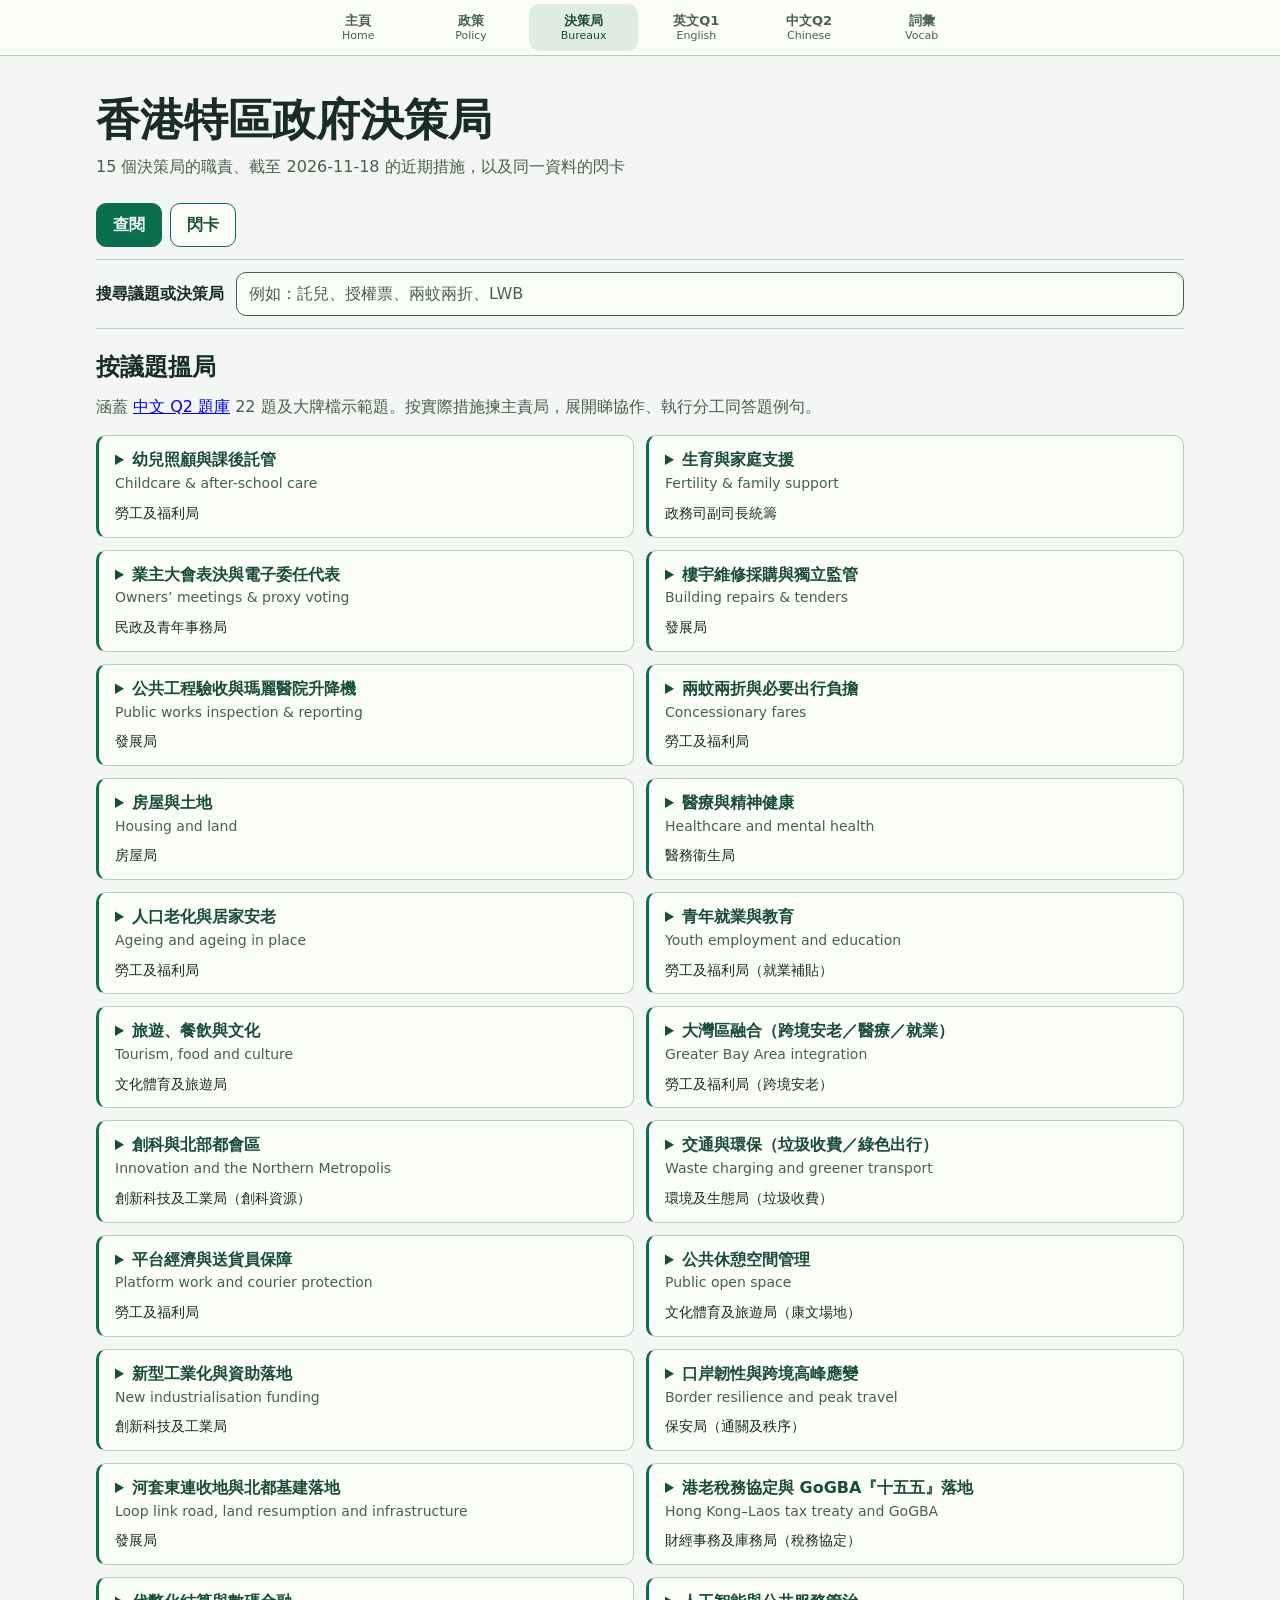
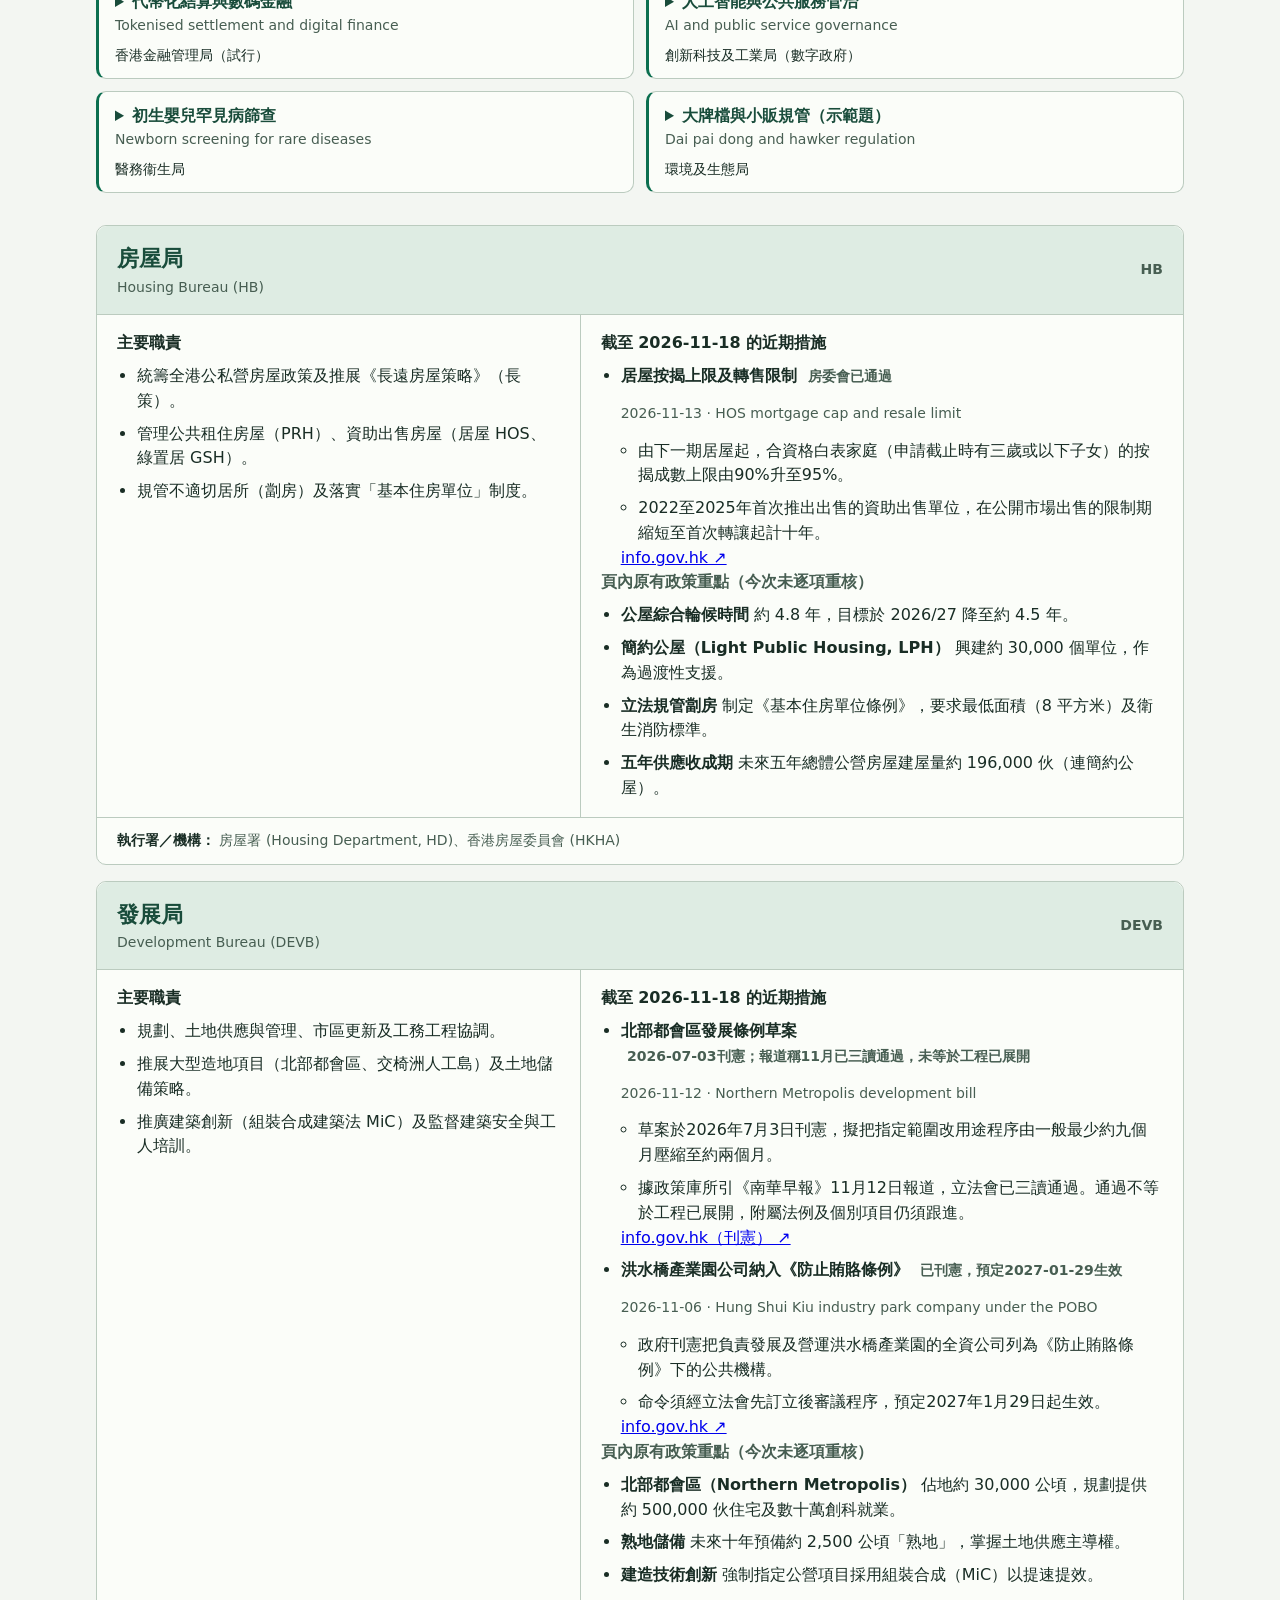
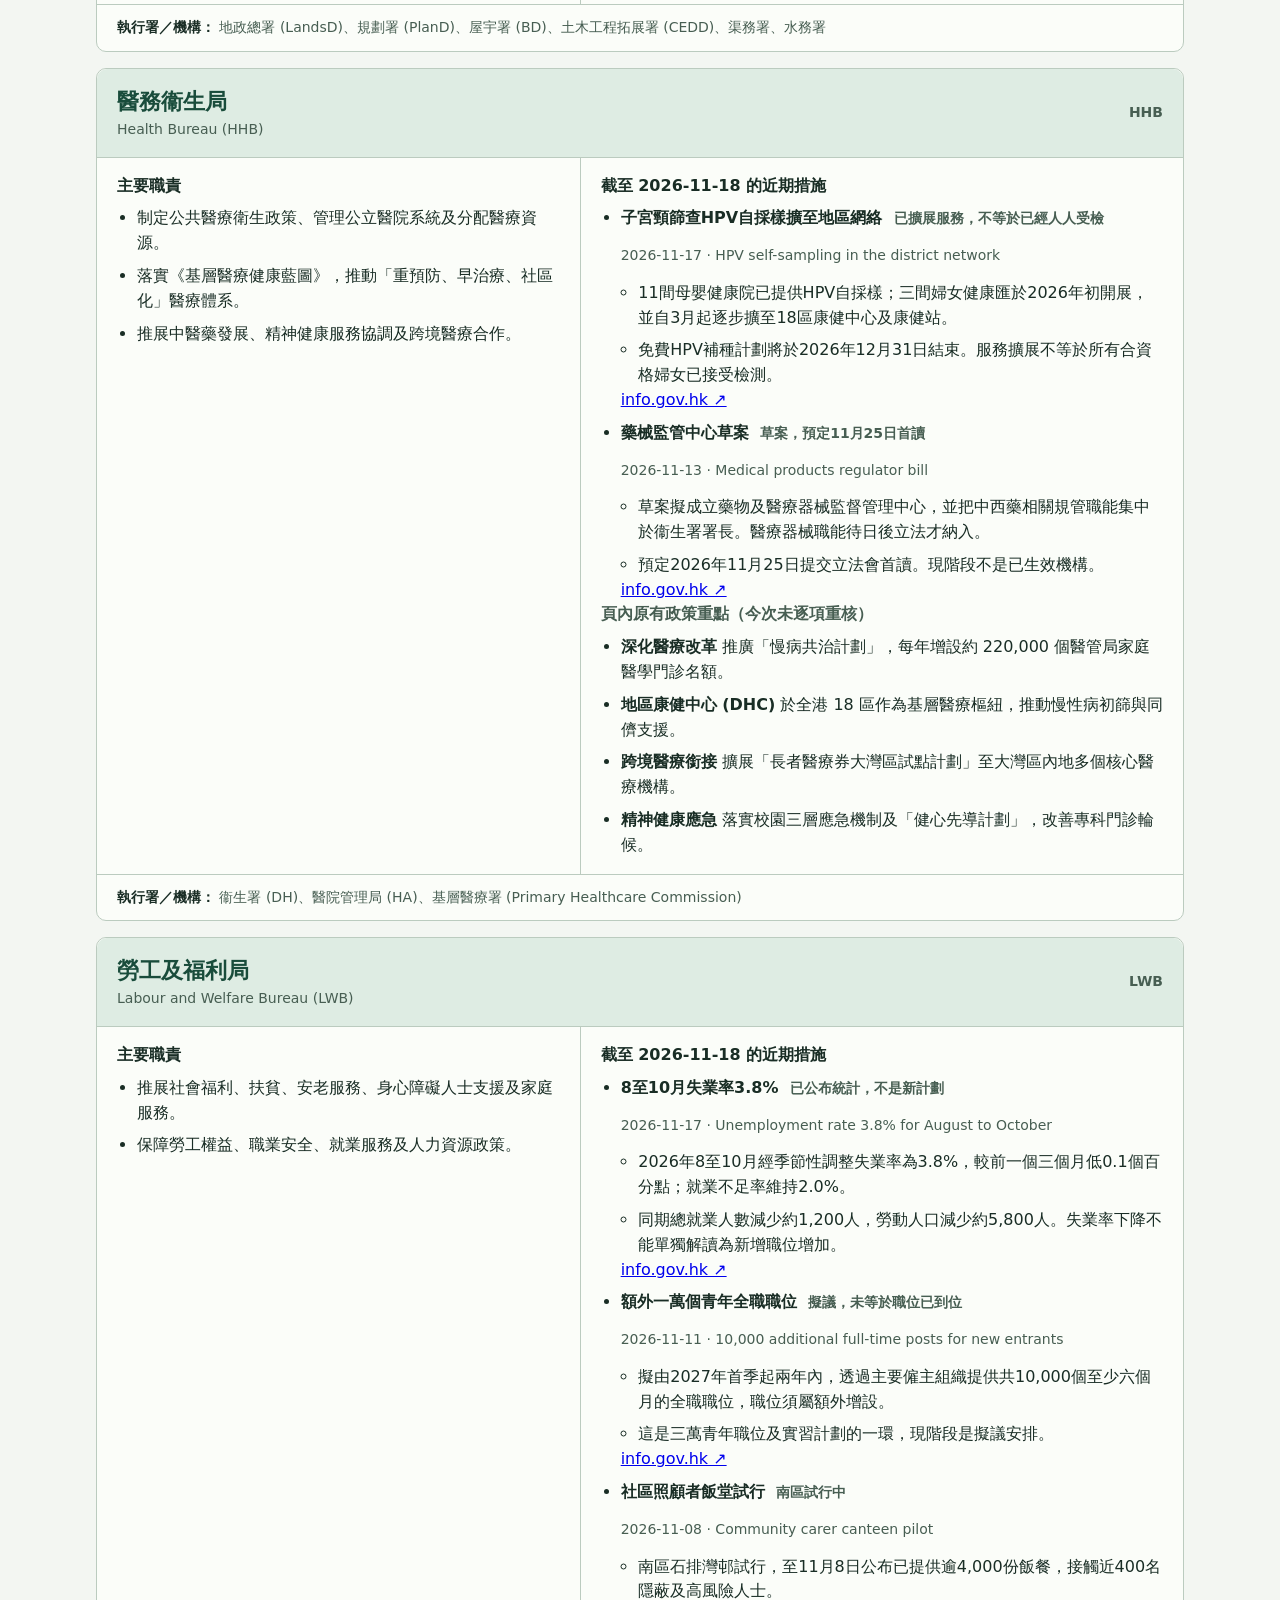
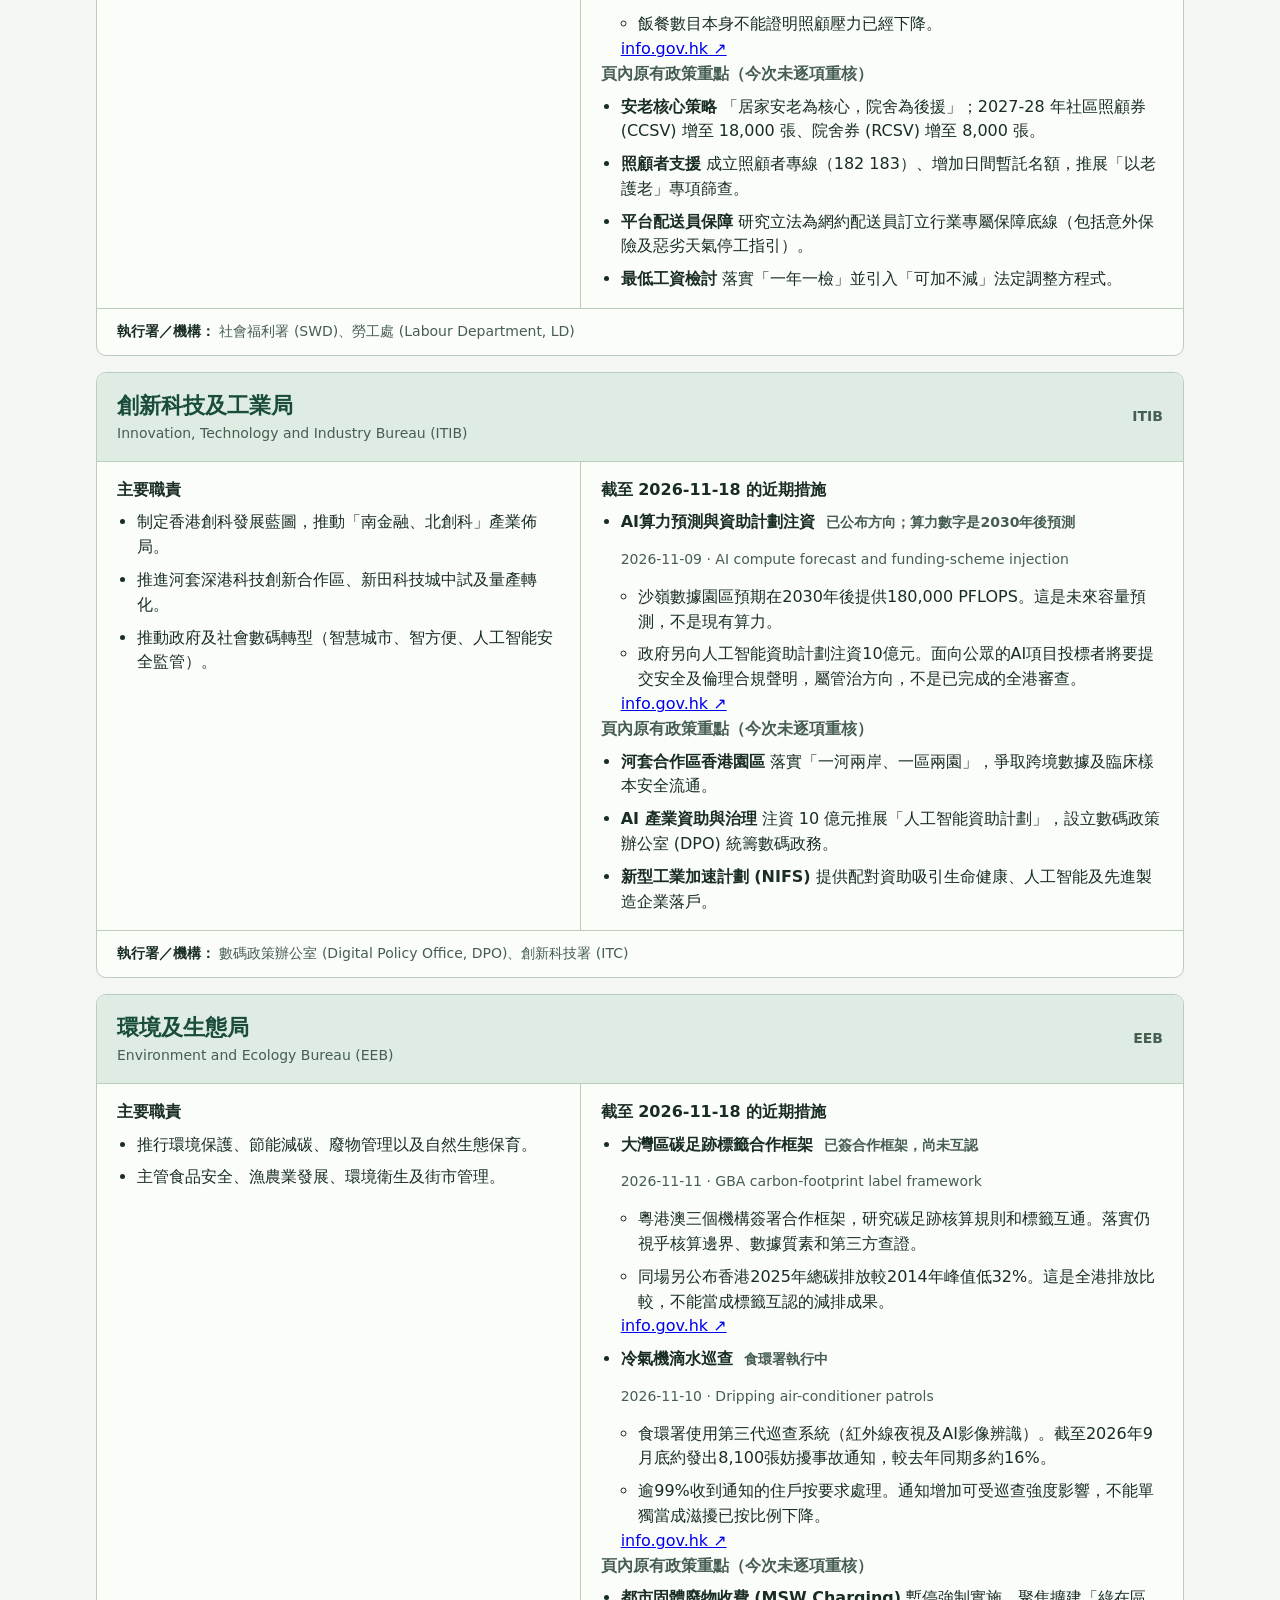
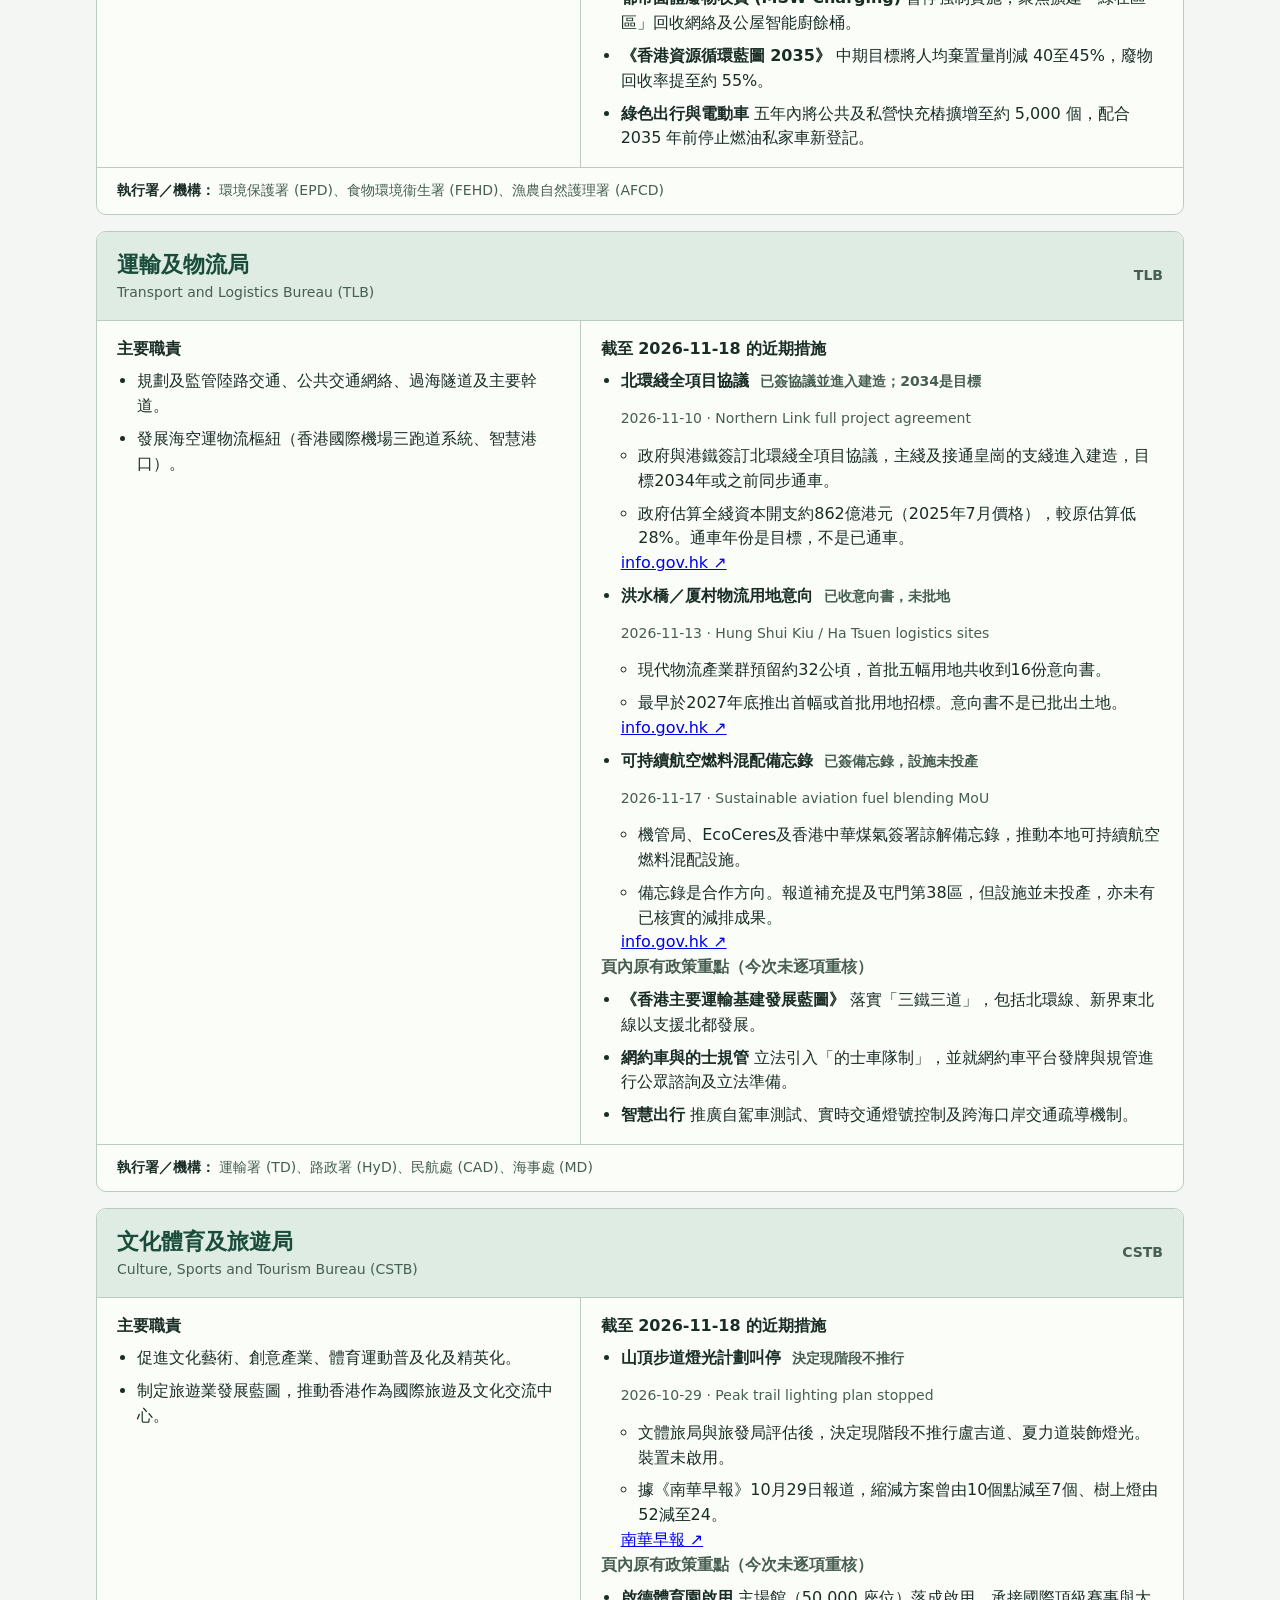
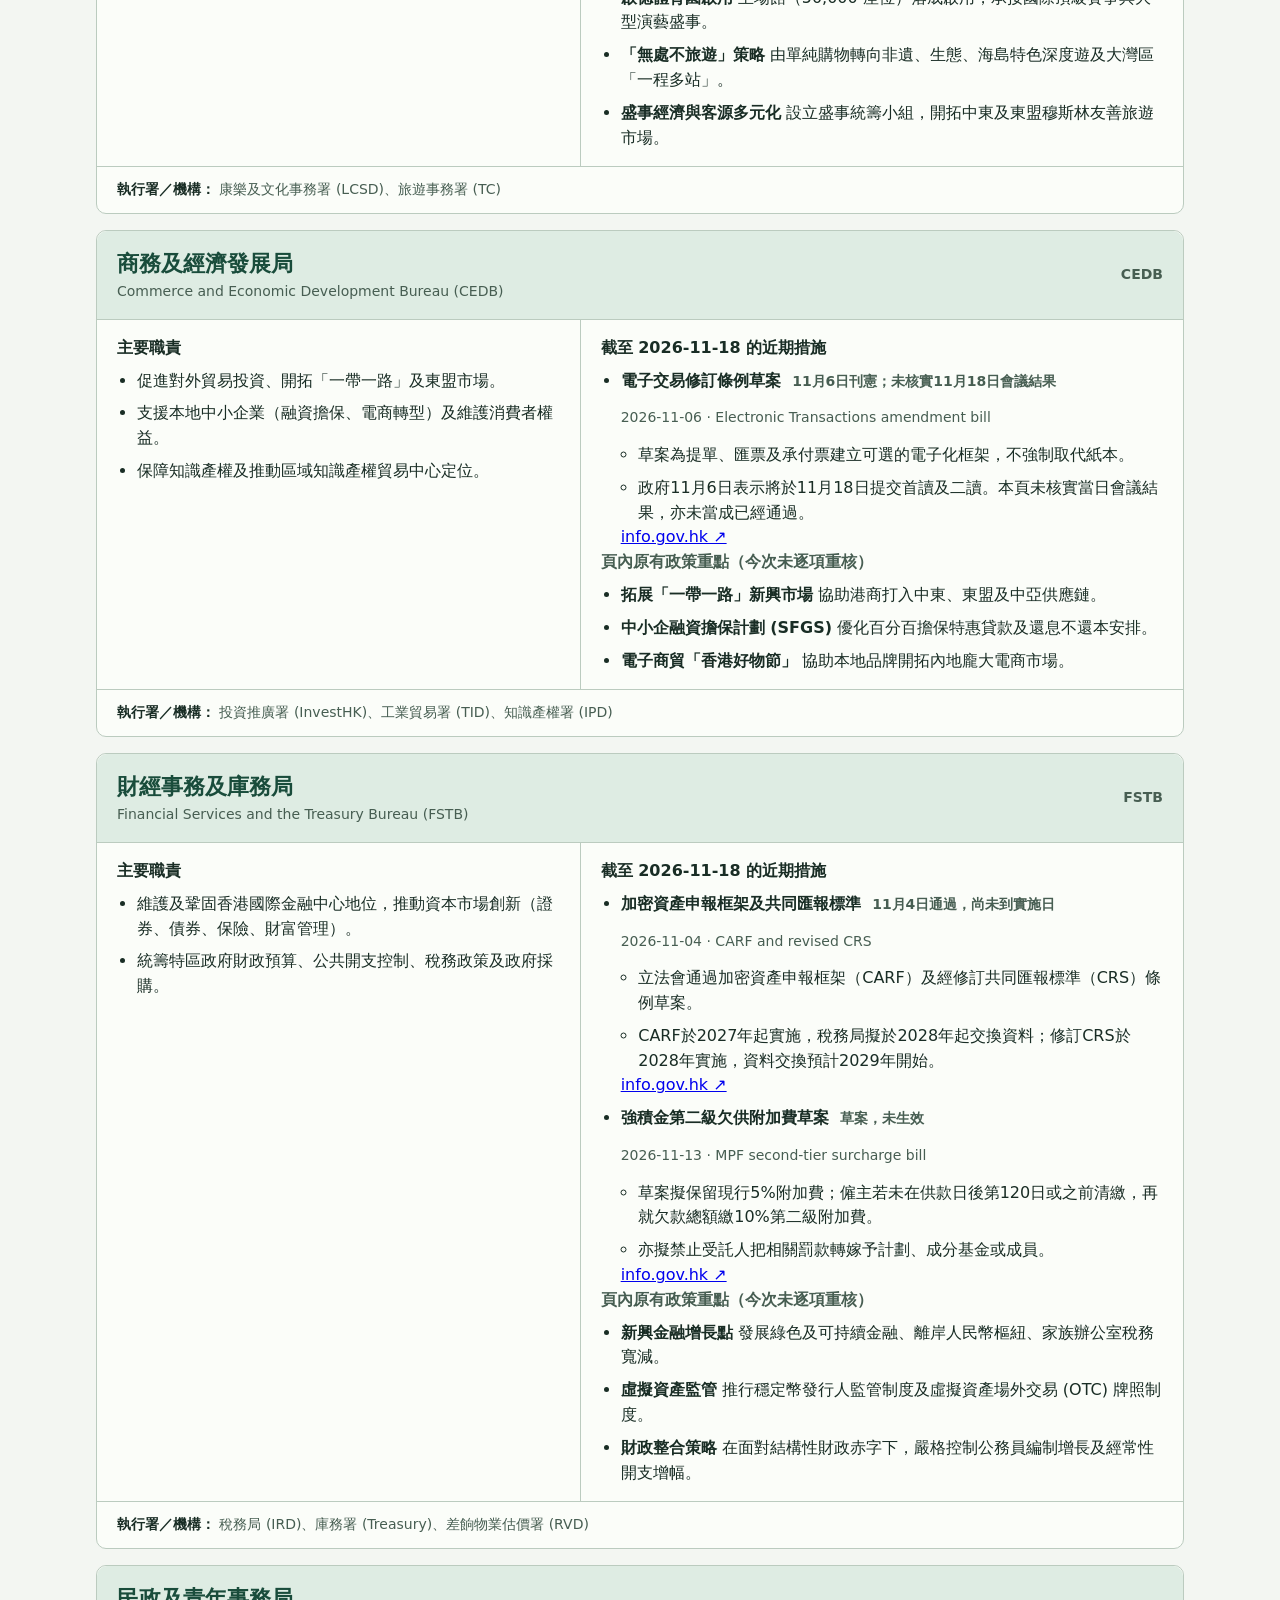
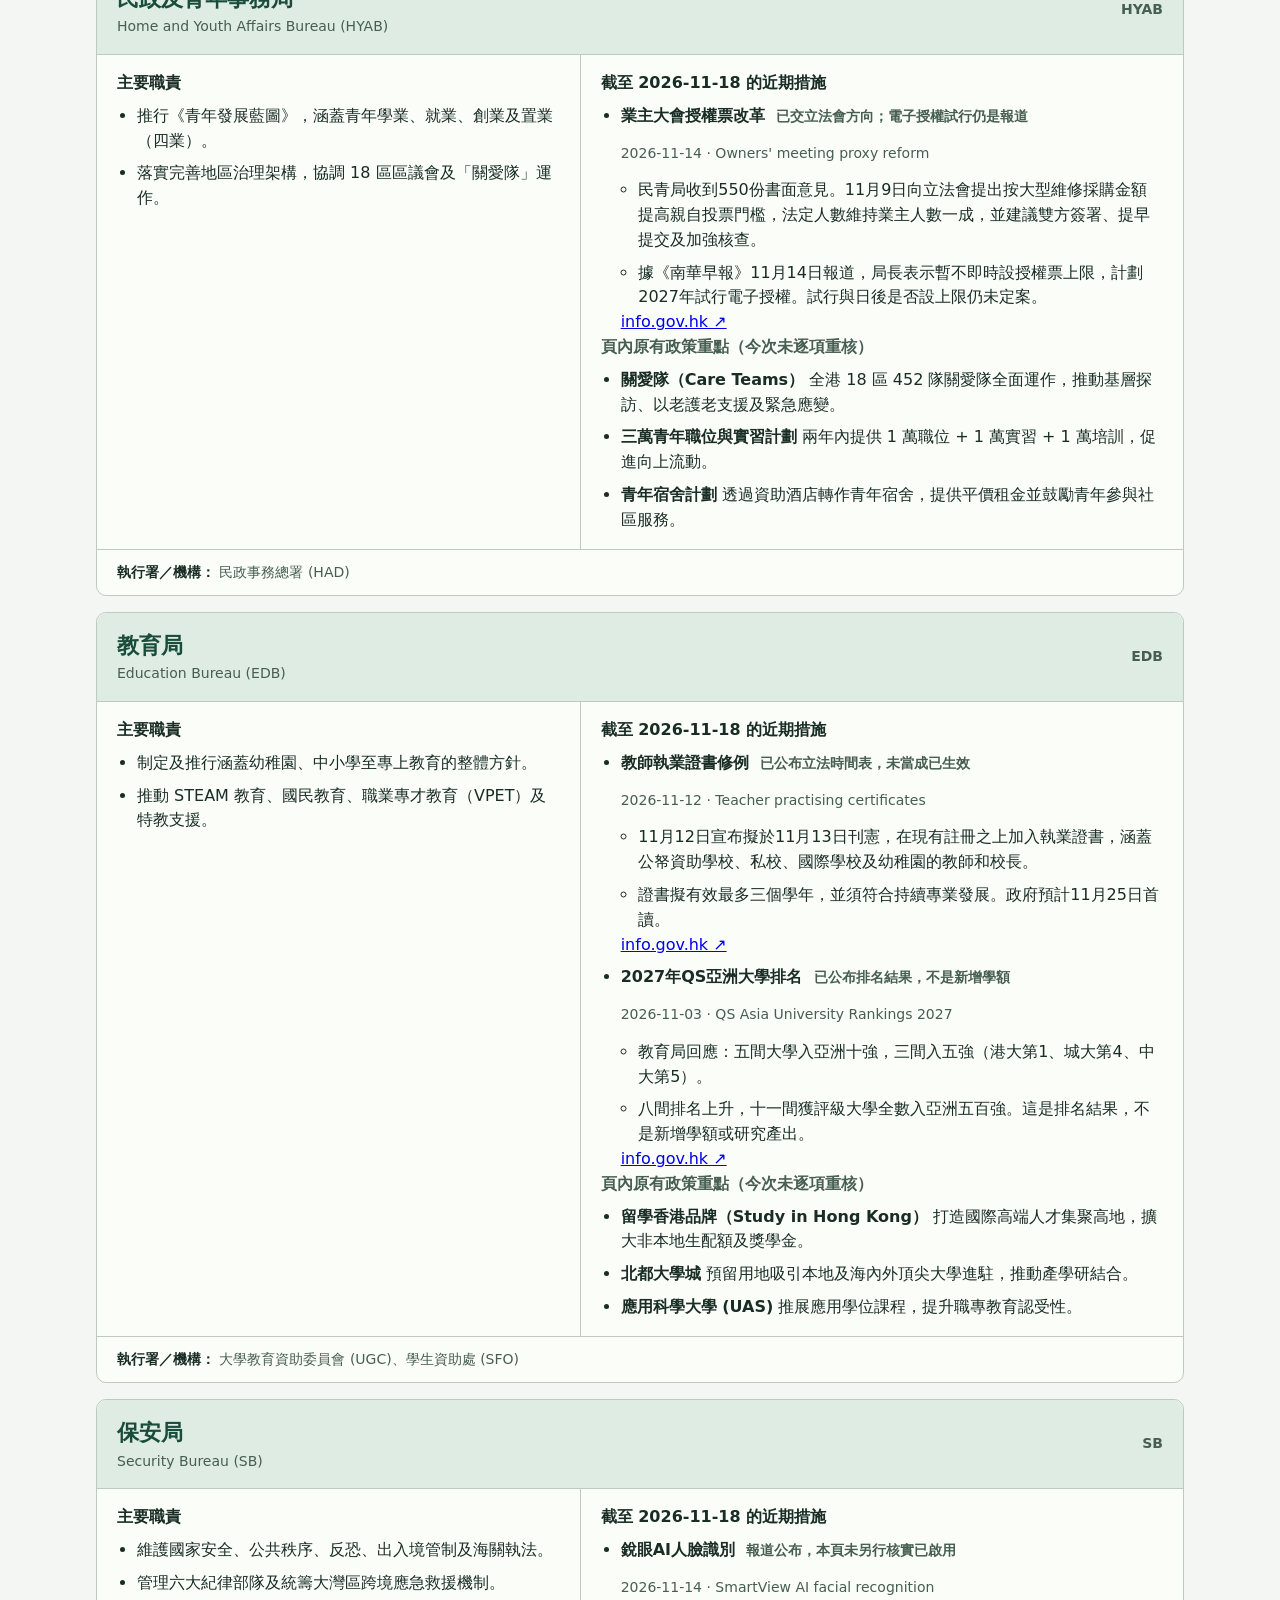
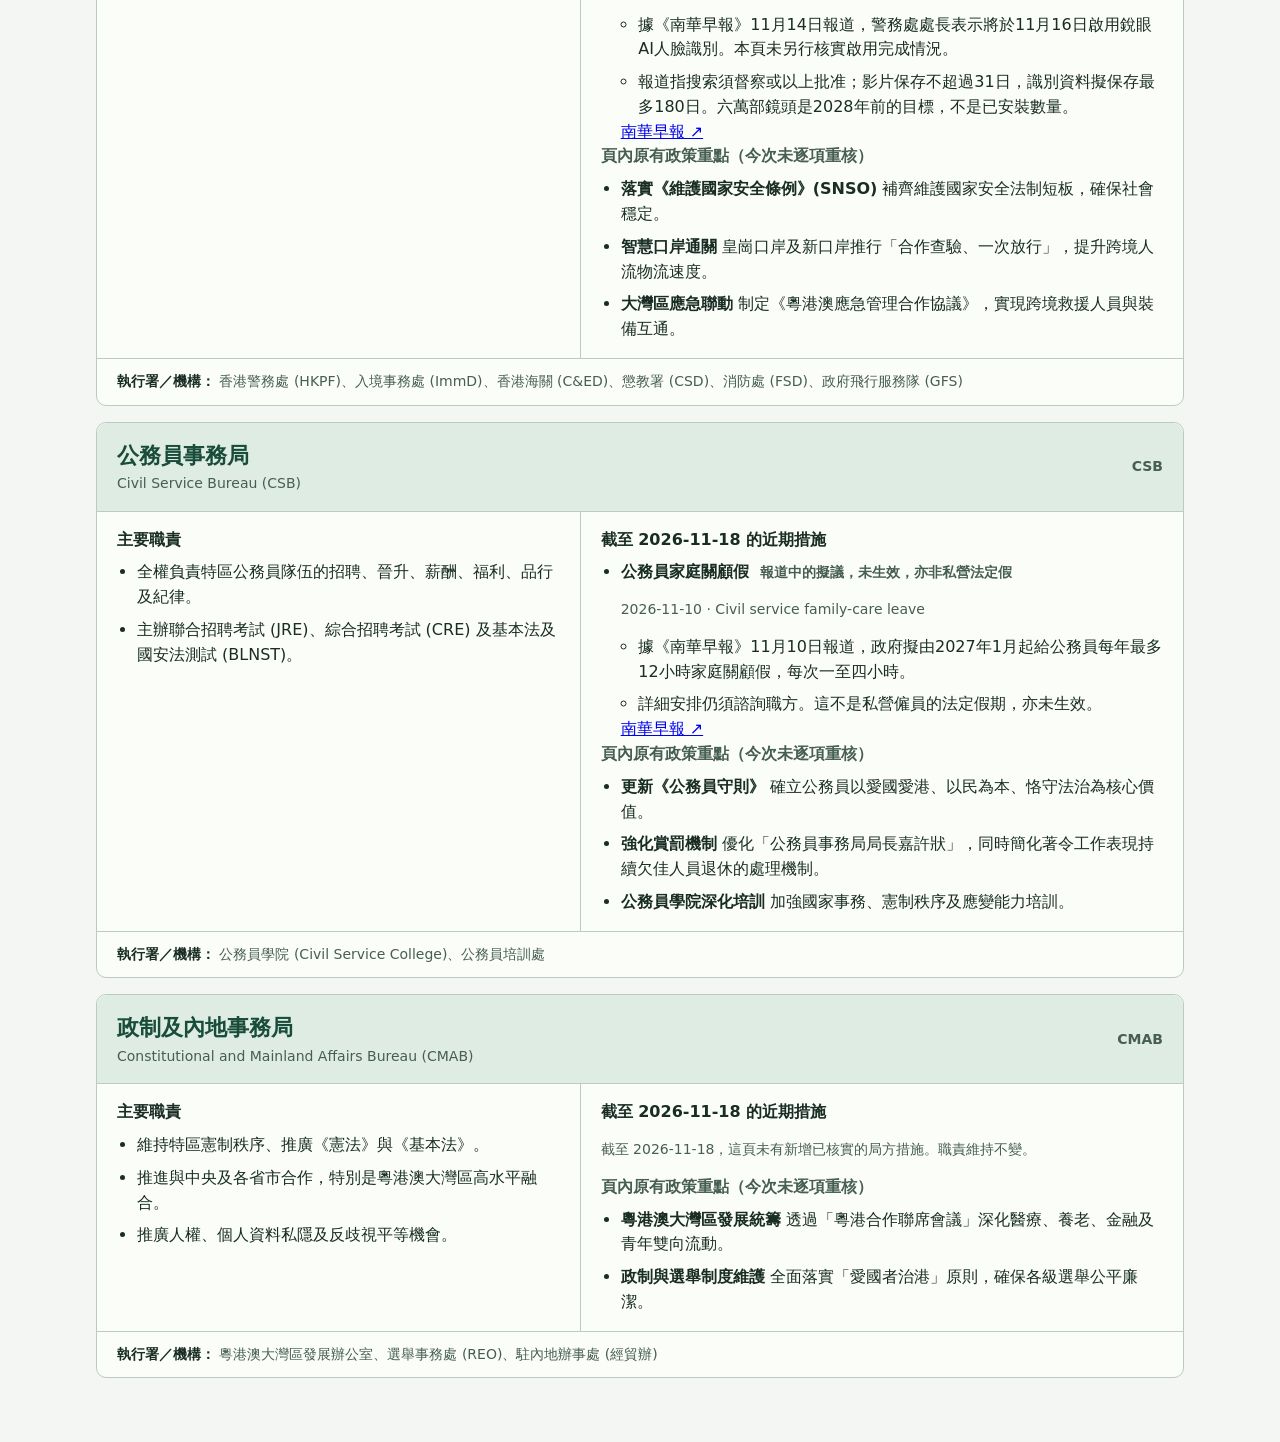
==== commit 407ac679: "Refresh bureau policies and add flashcards Dated November updates for 14 bureaux live in bureaux.jso" ====
--- a/docs/bureaux/index.html
+++ b/docs/bureaux/index.html
@@ -9,19 +9,25 @@
   <title>政府決策局及最新政策 · JRE Study Hub</title>
   <link rel="stylesheet" href="../shell/study-theme.css?v=20261111" />
   <link rel="stylesheet" href="../shell/tabbar.css?v=20261111" />
-  <link rel="stylesheet" href="styles.css?v=20261116lookup" />
+  <link rel="stylesheet" href="styles.css?v=20261118b" />
 </head>
 <body class="study-screen bureau-screen">
   <header class="app-header">
     <div class="header-inner">
       <div class="brand-text">
         <h1>香港特區政府決策局</h1>
-        <p>查閱 15 個決策局的中英名稱、職責及最新政策</p>
+        <p>15 個決策局的職責、截至 2026-11-18 的近期措施，以及同一資料的閃卡</p>
       </div>
     </div>
   </header>
 
   <main class="wrap">
+    <div class="mode-switch" role="tablist" aria-label="查閱或閃卡">
+      <button type="button" id="tab-browse" role="tab" aria-selected="true" aria-controls="browse-view">查閱</button>
+      <button type="button" id="tab-flash" role="tab" aria-selected="false" aria-controls="flash-view">閃卡</button>
+    </div>
+    <div id="browse-view">
+
     <div class="search-box">
       <label for="search">搜尋議題或決策局</label>
       <input type="search" id="search" placeholder="例如：託兒、授權票、兩蚊兩折、LWB" />
@@ -398,511 +404,42 @@
     <p id="lookup-empty" role="status" hidden>找不到相符項目。試試簡短關鍵詞，例如「託兒」或「房屋」。</p>
 
     <div id="bureaux-list">
-      <!-- 1. 房屋局 -->
-      <article class="bureau-card" data-kw="房屋局 HB Housing Bureau 公屋 居屋 簡約公屋 劏房 基本住房單位 輪候時間">
-        <div class="b-header">
-          <div class="b-title">
-            <h2>房屋局</h2>
-            <div class="en">Housing Bureau (HB)</div>
-          </div>
-          <span class="b-badge">HB</span>
+      <p class="bureau-state" id="bureau-loading">正在載入 15 個決策局…</p>
+    </div>
+    </div>
+
+    <section id="flash-view" class="flash-view" hidden aria-labelledby="flash-title">
+      <h2 id="flash-title">決策局閃卡</h2>
+      <p class="flash-lede">正面問主責局、職責或措施現況。背面是局名、狀態、事實、日期和來源。進度只在這一次練習內，不會寫入瀏覽器儲存。</p>
+      <div class="flash-controls">
+        <label>局別
+          <select id="flash-bureau" aria-label="按決策局篩選閃卡">
+            <option value="all">全部 15 局</option>
+          </select>
+        </label>
+        <button type="button" id="flash-shuffle">洗牌</button>
+        <button type="button" id="flash-prev">上一張</button>
+        <button type="button" id="flash-next">下一張</button>
+        <p id="flash-progress" role="status">載入中…</p>
+      </div>
+      <p id="flash-state" class="bureau-state" role="status">正在載入閃卡…</p>
+      <article id="flash-card" class="flash-card" tabindex="0" hidden aria-labelledby="flash-front">
+        <p class="flash-kicker" id="flash-kicker"></p>
+        <h3 id="flash-front"></h3>
+        <p class="flash-en" id="flash-front-en"></p>
+        <div id="flash-back" class="flash-back" hidden>
+          <p><strong id="flash-back-title"></strong></p>
+          <p class="flash-en" id="flash-back-en"></p>
+          <ul id="flash-back-lines"></ul>
+          <p id="flash-back-status"></p>
+          <a id="flash-back-source" href="" rel="noopener" target="_blank"></a>
         </div>
-        <div class="bureau-detail">
-          <section>
-            <h3 class="sec-label">主要職責</h3>
-            <ul class="responsibilities">
-              <li>統籌全港公私營房屋政策及推展《長遠房屋策略》（長策）。</li>
-              <li>管理公共租住房屋（PRH）、資助出售房屋（居屋 HOS、綠置居 GSH）。</li>
-              <li>規管不適切居所（劏房）及落實「基本住房單位」制度。</li>
-            </ul>
-          </section>
-          <section>
-            <h3 class="sec-label">最新政策與 JRE 數據焦點</h3>
-            <div class="policies-box">
-              <ul>
-                <li><strong>公屋綜合輪候時間</strong>：約 4.8 年，目標於 2026/27 降至約 4.5 年。</li>
-                <li><strong>簡約公屋（Light Public Housing, LPH）</strong>：興建約 30,000 個單位，作為過渡性支援。</li>
-                <li><strong>立法規管劏房</strong>：制定《基本住房單位條例》，要求最低面積（8 平方米）及衛生消防標準。</li>
-                <li><strong>五年供應收成期</strong>：未來五年總體公營房屋建屋量約 196,000 伙（連簡約公屋）。</li>
-              </ul>
-            </div>
-          </section>
-        </div>
-        <div class="depts-tag"><strong>執行署／機構：</strong> 房屋署 (Housing Department, HD)、香港房屋委員會 (HKHA)</div>
+        <button type="button" id="flash-flip" aria-expanded="false" aria-controls="flash-back">翻面</button>
       </article>
-
-      <!-- 2. 發展局 -->
-      <article class="bureau-card" data-kw="發展局 DEVB Development Bureau 土地 土地儲備 北部都會區 新田科技城 交椅洲人工島 市區重建 建造業 組裝合成 MiC">
-        <div class="b-header">
-          <div class="b-title">
-            <h2>發展局</h2>
-            <div class="en">Development Bureau (DEVB)</div>
-          </div>
-          <span class="b-badge">DEVB</span>
-        </div>
-        <div class="bureau-detail">
-          <section>
-            <h3 class="sec-label">主要職責</h3>
-            <ul class="responsibilities">
-              <li>規劃、土地供應與管理、市區更新及工務工程協調。</li>
-              <li>推展大型造地項目（北部都會區、交椅洲人工島）及土地儲備策略。</li>
-              <li>推廣建築創新（組裝合成建築法 MiC）及監督建築安全與工人培訓。</li>
-            </ul>
-          </section>
-          <section>
-            <h3 class="sec-label">最新政策與 JRE 數據焦點</h3>
-            <div class="policies-box">
-              <ul>
-                <li><strong>北部都會區（Northern Metropolis）</strong>：佔地約 30,000 公頃，規劃提供約 500,000 伙住宅及數十萬創科就業。</li>
-                <li><strong>熟地儲備</strong>：未來十年預備約 2,500 公頃「熟地」，掌握土地供應主導權。</li>
-                <li><strong>建造技術創新</strong>：強制指定公營項目採用組裝合成（MiC）以提速提效。</li>
-              </ul>
-            </div>
-          </section>
-        </div>
-        <div class="depts-tag"><strong>執行署／機構：</strong> 地政總署 (LandsD)、規劃署 (PlanD)、屋宇署 (BD)、土木工程拓展署 (CEDD)、渠務署、水務署</div>
-      </article>
-
-      <!-- 3. 醫務衞生局 -->
-      <article class="bureau-card" data-kw="醫務衞生局 醫衞局 Health Bureau 基層醫療 醫院管理局 HA 地區康健中心 DHC 精神健康 醫療券 公營醫療改革">
-        <div class="b-header">
-          <div class="b-title">
-            <h2>醫務衞生局</h2>
-            <div class="en">Health Bureau (HHB)</div>
-          </div>
-          <span class="b-badge">HHB</span>
-        </div>
-        <div class="bureau-detail">
-          <section>
-            <h3 class="sec-label">主要職責</h3>
-            <ul class="responsibilities">
-              <li>制定公共醫療衛生政策、管理公立醫院系統及分配醫療資源。</li>
-              <li>落實《基層醫療健康藍圖》，推動「重預防、早治療、社區化」醫療體系。</li>
-              <li>推展中醫藥發展、精神健康服務協調及跨境醫療合作。</li>
-            </ul>
-          </section>
-          <section>
-            <h3 class="sec-label">最新政策與 JRE 數據焦點</h3>
-            <div class="policies-box">
-              <ul>
-                <li><strong>深化醫療改革</strong>：推廣「慢病共治計劃」，每年增設約 220,000 個醫管局家庭醫學門診名額。</li>
-                <li><strong>地區康健中心 (DHC)</strong>：於全港 18 區作為基層醫療樞紐，推動慢性病初篩與同儕支援。</li>
-                <li><strong>跨境醫療銜接</strong>：擴展「長者醫療券大灣區試點計劃」至大灣區內地多個核心醫療機構。</li>
-                <li><strong>精神健康應急</strong>：落實校園三層應急機制及「健心先導計劃」，改善專科門診輪候。</li>
-              </ul>
-            </div>
-          </section>
-        </div>
-        <div class="depts-tag"><strong>執行署／機構：</strong> 衞生署 (DH)、醫院管理局 (HA)、基層醫療署 (Primary Healthcare Commission)</div>
-      </article>
-
-      <!-- 4. 勞工及福利局 -->
-      <article class="bureau-card" data-kw="勞工及福利局 勞福局 LWB Labour and Welfare Bureau 安老 照顧者 社區照顧券 院舍 平台經濟 外賣員 最低工資 輸入勞工">
-        <div class="b-header">
-          <div class="b-title">
-            <h2>勞工及福利局</h2>
-            <div class="en">Labour and Welfare Bureau (LWB)</div>
-          </div>
-          <span class="b-badge">LWB</span>
-        </div>
-        <div class="bureau-detail">
-          <section>
-            <h3 class="sec-label">主要職責</h3>
-            <ul class="responsibilities">
-              <li>推展社會福利、扶貧、安老服務、身心障礙人士支援及家庭服務。</li>
-              <li>保障勞工權益、職業安全、就業服務及人力資源政策。</li>
-            </ul>
-          </section>
-          <section>
-            <h3 class="sec-label">最新政策與 JRE 數據焦點</h3>
-            <div class="policies-box">
-              <ul>
-                <li><strong>安老核心策略</strong>：「居家安老為核心，院舍為後援」；2027-28 年社區照顧券 (CCSV) 增至 18,000 張、院舍券 (RCSV) 增至 8,000 張。</li>
-                <li><strong>照顧者支援</strong>：成立照顧者專線（182 183）、增加日間暫託名額，推展「以老護老」專項篩查。</li>
-                <li><strong>平台配送員保障</strong>：研究立法為網約配送員訂立行業專屬保障底線（包括意外保險及惡劣天氣停工指引）。</li>
-                <li><strong>最低工資檢討</strong>：落實「一年一檢」並引入「可加不減」法定調整方程式。</li>
-              </ul>
-            </div>
-          </section>
-        </div>
-        <div class="depts-tag"><strong>執行署／機構：</strong> 社會福利署 (SWD)、勞工處 (Labour Department, LD)</div>
-      </article>
-
-      <!-- 5. 創新科技及工業局 -->
-      <article class="bureau-card" data-kw="創新科技及工業局 創科局 ITIB Innovation, Technology and Industry Bureau 河套 新田科技城 人工智能 AI 數碼港 科技園 新型工業化">
-        <div class="b-header">
-          <div class="b-title">
-            <h2>創新科技及工業局</h2>
-            <div class="en">Innovation, Technology and Industry Bureau (ITIB)</div>
-          </div>
-          <span class="b-badge">ITIB</span>
-        </div>
-        <div class="bureau-detail">
-          <section>
-            <h3 class="sec-label">主要職責</h3>
-            <ul class="responsibilities">
-              <li>制定香港創科發展藍圖，推動「南金融、北創科」產業佈局。</li>
-              <li>推進河套深港科技創新合作區、新田科技城中試及量產轉化。</li>
-              <li>推動政府及社會數碼轉型（智慧城市、智方便、人工智能安全監管）。</li>
-            </ul>
-          </section>
-          <section>
-            <h3 class="sec-label">最新政策與 JRE 數據焦點</h3>
-            <div class="policies-box">
-              <ul>
-                <li><strong>河套合作區香港園區</strong>：落實「一河兩岸、一區兩園」，爭取跨境數據及臨床樣本安全流通。</li>
-                <li><strong>AI 產業資助與治理</strong>：注資 10 億元推展「人工智能資助計劃」，設立數碼政策辦公室 (DPO) 統籌數碼政務。</li>
-                <li><strong>新型工業加速計劃 (NIFS)</strong>：提供配對資助吸引生命健康、人工智能及先進製造企業落戶。</li>
-              </ul>
-            </div>
-          </section>
-        </div>
-        <div class="depts-tag"><strong>執行署／機構：</strong> 數碼政策辦公室 (Digital Policy Office, DPO)、創新科技署 (ITC)</div>
-      </article>
-
-      <!-- 6. 環境及生態局 -->
-      <article class="bureau-card" data-kw="環境及生態局 環保局 EEB Environment and Ecology Bureau 垃圾收費 廚餘 回收 碳中和 氣候行動藍圖 電動車 綠色出行 食品安全">
-        <div class="b-header">
-          <div class="b-title">
-            <h2>環境及生態局</h2>
-            <div class="en">Environment and Ecology Bureau (EEB)</div>
-          </div>
-          <span class="b-badge">EEB</span>
-        </div>
-        <div class="bureau-detail">
-          <section>
-            <h3 class="sec-label">主要職責</h3>
-            <ul class="responsibilities">
-              <li>推行環境保護、節能減碳、廢物管理以及自然生態保育。</li>
-              <li>主管食品安全、漁農業發展、環境衛生及街市管理。</li>
-            </ul>
-          </section>
-          <section>
-            <h3 class="sec-label">最新政策與 JRE 數據焦點</h3>
-            <div class="policies-box">
-              <ul>
-                <li><strong>都市固體廢物收費 (MSW Charging)</strong>：暫停強制實施，聚焦擴建「綠在區區」回收網絡及公屋智能廚餘桶。</li>
-                <li><strong>《香港資源循環藍圖 2035》</strong>：中期目標將人均棄置量削減 40至45%，廢物回收率提至約 55%。</li>
-                <li><strong>綠色出行與電動車</strong>：五年內將公共及私營快充樁擴增至約 5,000 個，配合 2035 年前停止燃油私家車新登記。</li>
-              </ul>
-            </div>
-          </section>
-        </div>
-        <div class="depts-tag"><strong>執行署／機構：</strong> 環境保護署 (EPD)、食物環境衞生署 (FEHD)、漁農自然護理署 (AFCD)</div>
-      </article>
-
-      <!-- 7. 運輸及物流局 -->
-      <article class="bureau-card" data-kw="運輸及物流局 運物局 TLB Transport and Logistics Bureau 鐵路 網約車 運輸策略藍圖 智慧交通 機場三跑 港珠澳大橋 跨境口岸">
-        <div class="b-header">
-          <div class="b-title">
-            <h2>運輸及物流局</h2>
-            <div class="en">Transport and Logistics Bureau (TLB)</div>
-          </div>
-          <span class="b-badge">TLB</span>
-        </div>
-        <div class="bureau-detail">
-          <section>
-            <h3 class="sec-label">主要職責</h3>
-            <ul class="responsibilities">
-              <li>規劃及監管陸路交通、公共交通網絡、過海隧道及主要幹道。</li>
-              <li>發展海空運物流樞紐（香港國際機場三跑道系統、智慧港口）。</li>
-            </ul>
-          </section>
-          <section>
-            <h3 class="sec-label">最新政策與 JRE 數據焦點</h3>
-            <div class="policies-box">
-              <ul>
-                <li><strong>《香港主要運輸基建發展藍圖》</strong>：落實「三鐵三道」，包括北環線、新界東北線以支援北都發展。</li>
-                <li><strong>網約車與的士規管</strong>：立法引入「的士車隊制」，並就網約車平台發牌與規管進行公眾諮詢及立法準備。</li>
-                <li><strong>智慧出行</strong>：推廣自駕車測試、實時交通燈號控制及跨海口岸交通疏導機制。</li>
-              </ul>
-            </div>
-          </section>
-        </div>
-        <div class="depts-tag"><strong>執行署／機構：</strong> 運輸署 (TD)、路政署 (HyD)、民航處 (CAD)、海事處 (MD)</div>
-      </article>
-
-      <!-- 8. 文化體育及旅遊局 -->
-      <article class="bureau-card" data-kw="文化體育及旅遊局 文體旅局 CSTB Culture, Sports and Tourism Bureau 盛事經濟 啟德體育園 西九文化區 深度遊 無處不旅遊 一程多站">
-        <div class="b-header">
-          <div class="b-title">
-            <h2>文化體育及旅遊局</h2>
-            <div class="en">Culture, Sports and Tourism Bureau (CSTB)</div>
-          </div>
-          <span class="b-badge">CSTB</span>
-        </div>
-        <div class="bureau-detail">
-          <section>
-            <h3 class="sec-label">主要職責</h3>
-            <ul class="responsibilities">
-              <li>促進文化藝術、創意產業、體育運動普及化及精英化。</li>
-              <li>制定旅遊業發展藍圖，推動香港作為國際旅遊及文化交流中心。</li>
-            </ul>
-          </section>
-          <section>
-            <h3 class="sec-label">最新政策與 JRE 數據焦點</h3>
-            <div class="policies-box">
-              <ul>
-                <li><strong>啟德體育園啟用</strong>：主場館（50,000 座位）落成啟用，承接國際頂級賽事與大型演藝盛事。</li>
-                <li><strong>「無處不旅遊」策略</strong>：由單純購物轉向非遺、生態、海島特色深度遊及大灣區「一程多站」。</li>
-                <li><strong>盛事經濟與客源多元化</strong>：設立盛事統籌小組，開拓中東及東盟穆斯林友善旅遊市場。</li>
-              </ul>
-            </div>
-          </section>
-        </div>
-        <div class="depts-tag"><strong>執行署／機構：</strong> 康樂及文化事務署 (LCSD)、旅遊事務署 (TC)</div>
-      </article>
-
-      <!-- 9. 商務及經濟發展局 -->
-      <article class="bureau-card" data-kw="商務及經濟發展局 商經局 CEDB Commerce and Economic Development Bureau 對外貿易 一帶一路 東盟 中小企支援 電子商貿 知識產權">
-        <div class="b-header">
-          <div class="b-title">
-            <h2>商務及經濟發展局</h2>
-            <div class="en">Commerce and Economic Development Bureau (CEDB)</div>
-          </div>
-          <span class="b-badge">CEDB</span>
-        </div>
-        <div class="bureau-detail">
-          <section>
-            <h3 class="sec-label">主要職責</h3>
-            <ul class="responsibilities">
-              <li>促進對外貿易投資、開拓「一帶一路」及東盟市場。</li>
-              <li>支援本地中小企業（融資擔保、電商轉型）及維護消費者權益。</li>
-              <li>保障知識產權及推動區域知識產權貿易中心定位。</li>
-            </ul>
-          </section>
-          <section>
-            <h3 class="sec-label">最新政策與 JRE 數據焦點</h3>
-            <div class="policies-box">
-              <ul>
-                <li><strong>拓展「一帶一路」新興市場</strong>：協助港商打入中東、東盟及中亞供應鏈。</li>
-                <li><strong>中小企融資擔保計劃 (SFGS)</strong>：優化百分百擔保特惠貸款及還息不還本安排。</li>
-                <li><strong>電子商貿「香港好物節」</strong>：協助本地品牌開拓內地龐大電商市場。</li>
-              </ul>
-            </div>
-          </section>
-        </div>
-        <div class="depts-tag"><strong>執行署／機構：</strong> 投資推廣署 (InvestHK)、工業貿易署 (TID)、知識產權署 (IPD)</div>
-      </article>
-
-      <!-- 10. 財經事務及庫務局 -->
-      <article class="bureau-card" data-kw="財經事務及庫務局 財庫局 FSTB Financial Services and the Treasury Bureau 國際金融中心 綠色金融 家族辦公室 虛擬資產 財政赤字 庫務審批">
-        <div class="b-header">
-          <div class="b-title">
-            <h2>財經事務及庫務局</h2>
-            <div class="en">Financial Services and the Treasury Bureau (FSTB)</div>
-          </div>
-          <span class="b-badge">FSTB</span>
-        </div>
-        <div class="bureau-detail">
-          <section>
-            <h3 class="sec-label">主要職責</h3>
-            <ul class="responsibilities">
-              <li>維護及鞏固香港國際金融中心地位，推動資本市場創新（證券、債券、保險、財富管理）。</li>
-              <li>統籌特區政府財政預算、公共開支控制、稅務政策及政府採購。</li>
-            </ul>
-          </section>
-          <section>
-            <h3 class="sec-label">最新政策與 JRE 數據焦點</h3>
-            <div class="policies-box">
-              <ul>
-                <li><strong>新興金融增長點</strong>：發展綠色及可持續金融、離岸人民幣樞紐、家族辦公室稅務寬減。</li>
-                <li><strong>虛擬資產監管</strong>：推行穩定幣發行人監管制度及虛擬資產場外交易 (OTC) 牌照制度。</li>
-                <li><strong>財政整合策略</strong>：在面對結構性財政赤字下，嚴格控制公務員編制增長及經常性開支增幅。</li>
-              </ul>
-            </div>
-          </section>
-        </div>
-        <div class="depts-tag"><strong>執行署／機構：</strong> 稅務局 (IRD)、庫務署 (Treasury)、差餉物業估價署 (RVD)</div>
-      </article>
-
-      <!-- 11. 民政及青年事務局 -->
-      <article class="bureau-card" data-kw="民政及青年事務局 民青局 HYAB Home and Youth Affairs Bureau 青年發展藍圖 關愛隊 地區治理 社區網絡 課後託管">
-        <div class="b-header">
-          <div class="b-title">
-            <h2>民政及青年事務局</h2>
-            <div class="en">Home and Youth Affairs Bureau (HYAB)</div>
-          </div>
-          <span class="b-badge">HYAB</span>
-        </div>
-        <div class="bureau-detail">
-          <section>
-            <h3 class="sec-label">主要職責</h3>
-            <ul class="responsibilities">
-              <li>推行《青年發展藍圖》，涵蓋青年學業、就業、創業及置業（四業）。</li>
-              <li>落實完善地區治理架構，協調 18 區區議會及「關愛隊」運作。</li>
-            </ul>
-          </section>
-          <section>
-            <h3 class="sec-label">最新政策與 JRE 數據焦點</h3>
-            <div class="policies-box">
-              <ul>
-                <li><strong>關愛隊（Care Teams）</strong>：全港 18 區 452 隊關愛隊全面運作，推動基層探訪、以老護老支援及緊急應變。</li>
-                <li><strong>三萬青年職位與實習計劃</strong>：兩年內提供 1 萬職位 + 1 萬實習 + 1 萬培訓，促進向上流動。</li>
-                <li><strong>青年宿舍計劃</strong>：透過資助酒店轉作青年宿舍，提供平價租金並鼓勵青年參與社區服務。</li>
-              </ul>
-            </div>
-          </section>
-        </div>
-        <div class="depts-tag"><strong>執行署／機構：</strong> 民政事務總署 (HAD)</div>
-      </article>
-
-      <!-- 12. 教育局 -->
-      <article class="bureau-card" data-kw="教育局 EDB Education Bureau STEAM 國際教育樞紐 專上教育 幼兒教育 師資培訓 職業專才學位">
-        <div class="b-header">
-          <div class="b-title">
-            <h2>教育局</h2>
-            <div class="en">Education Bureau (EDB)</div>
-          </div>
-          <span class="b-badge">EDB</span>
-        </div>
-        <div class="bureau-detail">
-          <section>
-            <h3 class="sec-label">主要職責</h3>
-            <ul class="responsibilities">
-              <li>制定及推行涵蓋幼稚園、中小學至專上教育的整體方針。</li>
-              <li>推動 STEAM 教育、國民教育、職業專才教育（VPET）及特教支援。</li>
-            </ul>
-          </section>
-          <section>
-            <h3 class="sec-label">最新政策與 JRE 數據焦點</h3>
-            <div class="policies-box">
-              <ul>
-                <li><strong>留學香港品牌（Study in Hong Kong）</strong>：打造國際高端人才集聚高地，擴大非本地生配額及獎學金。</li>
-                <li><strong>北都大學城</strong>：預留用地吸引本地及海內外頂尖大學進駐，推動產學研結合。</li>
-                <li><strong>應用科學大學 (UAS)</strong>：推展應用學位課程，提升職專教育認受性。</li>
-              </ul>
-            </div>
-          </section>
-        </div>
-        <div class="depts-tag"><strong>執行署／機構：</strong> 大學教育資助委員會 (UGC)、學生資助處 (SFO)</div>
-      </article>
-
-      <!-- 13. 保安局 -->
-      <article class="bureau-card" data-kw="保安局 SB Security Bureau 國家安全 維護國家安全條例 SNSO 口岸通關 應急管理 警務 消防 入境">
-        <div class="b-header">
-          <div class="b-title">
-            <h2>保安局</h2>
-            <div class="en">Security Bureau (SB)</div>
-          </div>
-          <span class="b-badge">SB</span>
-        </div>
-        <div class="bureau-detail">
-          <section>
-            <h3 class="sec-label">主要職責</h3>
-            <ul class="responsibilities">
-              <li>維護國家安全、公共秩序、反恐、出入境管制及海關執法。</li>
-              <li>管理六大紀律部隊及統籌大灣區跨境應急救援機制。</li>
-            </ul>
-          </section>
-          <section>
-            <h3 class="sec-label">最新政策與 JRE 數據焦點</h3>
-            <div class="policies-box">
-              <ul>
-                <li><strong>落實《維護國家安全條例》(SNSO)</strong>：補齊維護國家安全法制短板，確保社會穩定。</li>
-                <li><strong>智慧口岸通關</strong>：皇崗口岸及新口岸推行「合作查驗、一次放行」，提升跨境人流物流速度。</li>
-                <li><strong>大灣區應急聯動</strong>：制定《粵港澳應急管理合作協議》，實現跨境救援人員與裝備互通。</li>
-              </ul>
-            </div>
-          </section>
-        </div>
-        <div class="depts-tag"><strong>執行署／機構：</strong> 香港警務處 (HKPF)、入境事務處 (ImmD)、香港海關 (C&ED)、懲教署 (CSD)、消防處 (FSD)、政府飛行服務隊 (GFS)</div>
-      </article>
-
-      <!-- 14. 公務員事務局 -->
-      <article class="bureau-card" data-kw="公務員事務局 CSB Civil Service Bureau 公務員守則 招聘 績效指標 賞罰機制 培訓 學院">
-        <div class="b-header">
-          <div class="b-title">
-            <h2>公務員事務局</h2>
-            <div class="en">Civil Service Bureau (CSB)</div>
-          </div>
-          <span class="b-badge">CSB</span>
-        </div>
-        <div class="bureau-detail">
-          <section>
-            <h3 class="sec-label">主要職責</h3>
-            <ul class="responsibilities">
-              <li>全權負責特區公務員隊伍的招聘、晉升、薪酬、福利、品行及紀律。</li>
-              <li>主辦聯合招聘考試 (JRE)、綜合招聘考試 (CRE) 及基本法及國安法測試 (BLNST)。</li>
-            </ul>
-          </section>
-          <section>
-            <h3 class="sec-label">最新政策與 JRE 數據焦點</h3>
-            <div class="policies-box">
-              <ul>
-                <li><strong>更新《公務員守則》</strong>：確立公務員以愛國愛港、以民為本、恪守法治為核心價值。</li>
-                <li><strong>強化賞罰機制</strong>：優化「公務員事務局局長嘉許狀」，同時簡化著令工作表現持續欠佳人員退休的處理機制。</li>
-                <li><strong>公務員學院深化培訓</strong>：加強國家事務、憲制秩序及應變能力培訓。</li>
-              </ul>
-            </div>
-          </section>
-        </div>
-        <div class="depts-tag"><strong>執行署／機構：</strong> 公務員學院 (Civil Service College)、公務員培訓處</div>
-      </article>
-
-      <!-- 15. 政制及內地事務局 -->
-      <article class="bureau-card" data-kw="政制及內地事務局 CMAB Constitutional and Mainland Affairs Bureau 基本法 憲法 大灣區發展辦公室 駐內地辦事處 平等機會 私隱">
-        <div class="b-header">
-          <div class="b-title">
-            <h2>政制及內地事務局</h2>
-            <div class="en">Constitutional and Mainland Affairs Bureau (CMAB)</div>
-          </div>
-          <span class="b-badge">CMAB</span>
-        </div>
-        <div class="bureau-detail">
-          <section>
-            <h3 class="sec-label">主要職責</h3>
-            <ul class="responsibilities">
-              <li>維持特區憲制秩序、推廣《憲法》與《基本法》。</li>
-              <li>推進與中央及各省市合作，特別是粵港澳大灣區高水平融合。</li>
-              <li>推廣人權、個人資料私隱及反歧視平等機會。</li>
-            </ul>
-          </section>
-          <section>
-            <h3 class="sec-label">最新政策與 JRE 數據焦點</h3>
-            <div class="policies-box">
-              <ul>
-                <li><strong>粵港澳大灣區發展統籌</strong>：透過「粵港合作聯席會議」深化醫療、養老、金融及青年雙向流動。</li>
-                <li><strong>政制與選舉制度維護</strong>：全面落實「愛國者治港」原則，確保各級選舉公平廉潔。</li>
-              </ul>
-            </div>
-          </section>
-        </div>
-        <div class="depts-tag"><strong>執行署／機構：</strong> 粵港澳大灣區發展辦公室、選舉事務處 (REO)、駐內地辦事處 (經貿辦)</div>
-      </article>
-    </div>
+    </section>
   </main>
 
   <script src="../shell/tabbar.js?v=20261109a"></script>
-  <script>
-    const searchInput = document.getElementById("search");
-    const issueLookup = document.getElementById("issue-lookup");
-    const empty = document.getElementById("lookup-empty");
-    const entries = [...document.querySelectorAll(".bureau-card, .issue-card")].map((card) => [
-      card,
-      [card.dataset.kw, card.dataset.keywords, card.textContent].join(" ").toLowerCase(),
-    ]);
-
-    function filterLookup() {
-      const keywords = searchInput.value.toLowerCase().trim().split(/\s+/).filter(Boolean);
-      let matches = 0;
-      let issues = 0;
-      for (const [card, text] of entries) {
-        card.hidden = !keywords.every((keyword) => text.includes(keyword));
-        if (!card.hidden) {
-          matches++;
-          if (card.matches(".issue-card")) issues++;
-        }
-      }
-      issueLookup.hidden = issues === 0;
-      empty.hidden = matches > 0;
-    }
-
-    searchInput.addEventListener("input", filterLookup);
-    filterLookup();
-
-    const linkedIssue = document.getElementById(location.hash.slice(1));
-    if (linkedIssue?.matches(".issue-card")) linkedIssue.open = true;
-  </script>
+  <script src="app.js?v=20261118b"></script>
 </body>
 </html>
--- a/docs/bureaux/styles.css
+++ b/docs/bureaux/styles.css
@@ -227,3 +227,141 @@
   border-inline-start: 2px solid var(--color-jade);
   background: var(--color-paper);
 }
+
+.bureau-screen [hidden] { display: none !important; }
+
+.mode-switch {
+  display: flex;
+  flex-wrap: wrap;
+  gap: var(--space-2);
+  margin-bottom: var(--space-3);
+}
+
+.mode-switch button {
+  min-height: 2.75rem;
+  padding: 0.4rem 1rem;
+  border: 1px solid var(--color-jade);
+  border-radius: var(--radius);
+  background: var(--color-surface);
+  color: var(--color-jade-deep);
+  font: inherit;
+  font-weight: 700;
+}
+
+.mode-switch button[aria-selected="true"] {
+  background: var(--color-jade);
+  color: var(--color-paper);
+}
+
+.update-list,
+.update-list ul {
+  margin: 0;
+  padding-inline-start: 1.1rem;
+}
+
+.update-title {
+  margin: 0;
+}
+
+.update-status,
+.update-meta,
+.update-empty,
+.older-label,
+.flash-en,
+.flash-kicker {
+  color: var(--color-muted);
+  font-size: var(--text-small);
+}
+
+.update-status {
+  display: inline-block;
+  margin-inline-start: 0.4rem;
+  font-weight: 700;
+}
+
+.older-label {
+  margin-top: var(--space-4);
+}
+
+.flash-view h2 {
+  margin: 0 0 var(--space-2);
+}
+
+.flash-lede,
+.bureau-state {
+  margin: 0 0 var(--space-3);
+  overflow-wrap: anywhere;
+}
+
+.flash-controls {
+  display: flex;
+  flex-wrap: wrap;
+  gap: var(--space-2);
+  align-items: end;
+  margin-bottom: var(--space-3);
+}
+
+.flash-controls label {
+  display: grid;
+  gap: 0.2rem;
+  font-weight: 700;
+  flex: 1 1 12rem;
+}
+
+.flash-controls select,
+.flash-controls button,
+.flash-card button {
+  min-height: 2.75rem;
+  padding: 0.45rem 0.8rem;
+  border: 1px solid var(--color-muted);
+  border-radius: var(--radius);
+  background: var(--color-surface);
+  color: var(--color-ink);
+  font: inherit;
+}
+
+.flash-progress {
+  margin: 0;
+  align-self: center;
+  font-weight: 700;
+}
+
+.flash-card {
+  width: 100%;
+  max-width: 40rem;
+  min-height: 16rem;
+  padding: var(--space-4);
+  border: var(--rule);
+  border-radius: var(--radius);
+  background: var(--color-surface);
+  overflow-wrap: anywhere;
+}
+
+.flash-card h3 {
+  margin: 0.3rem 0;
+  font-size: 1.2rem;
+  line-height: 1.4;
+}
+
+.flash-card ul {
+  margin: 0.4rem 0 0;
+  padding-inline-start: 1.1rem;
+}
+
+.flash-back {
+  margin-top: var(--space-3);
+  padding-top: var(--space-3);
+  border-top: var(--rule);
+}
+
+@media (max-width: 42rem) {
+  .flash-controls button,
+  .flash-card button,
+  .mode-switch button {
+    flex: 1 1 8rem;
+  }
+
+  .flash-card {
+    min-height: 18rem;
+  }
+}
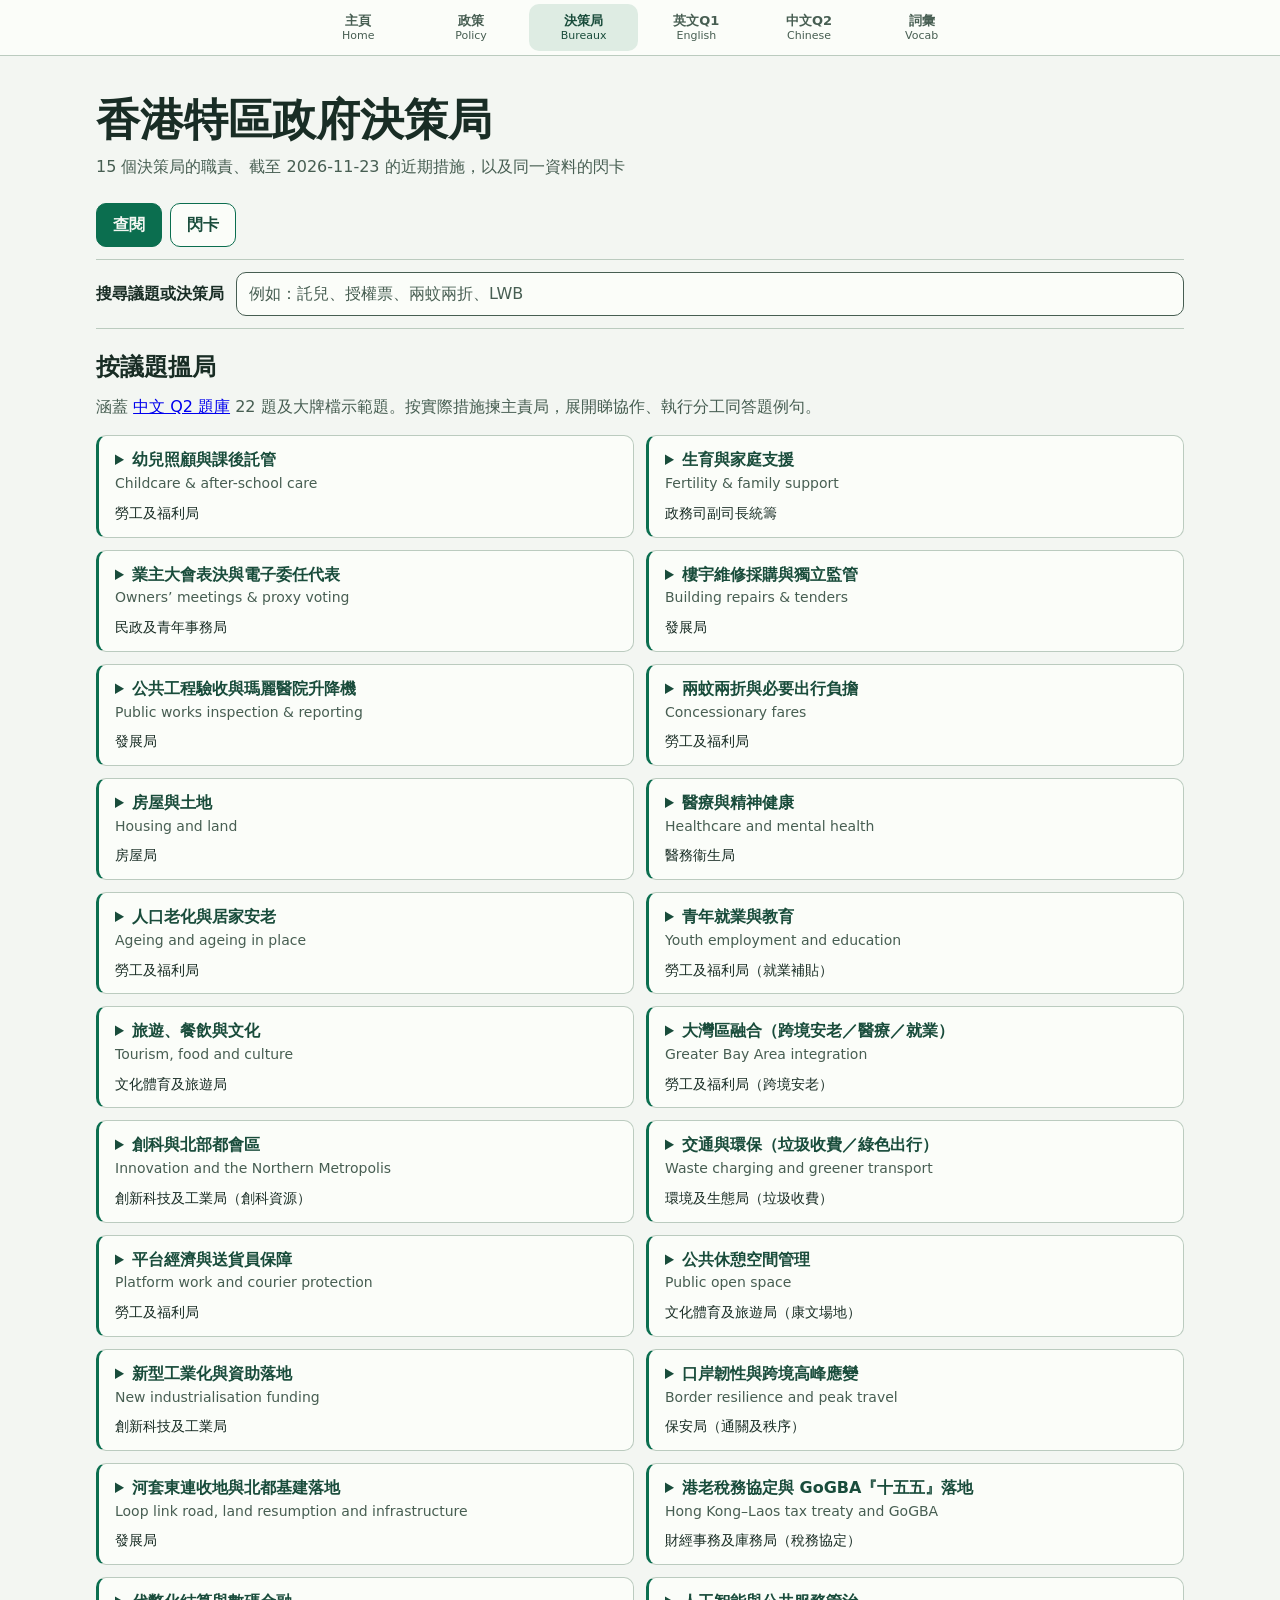
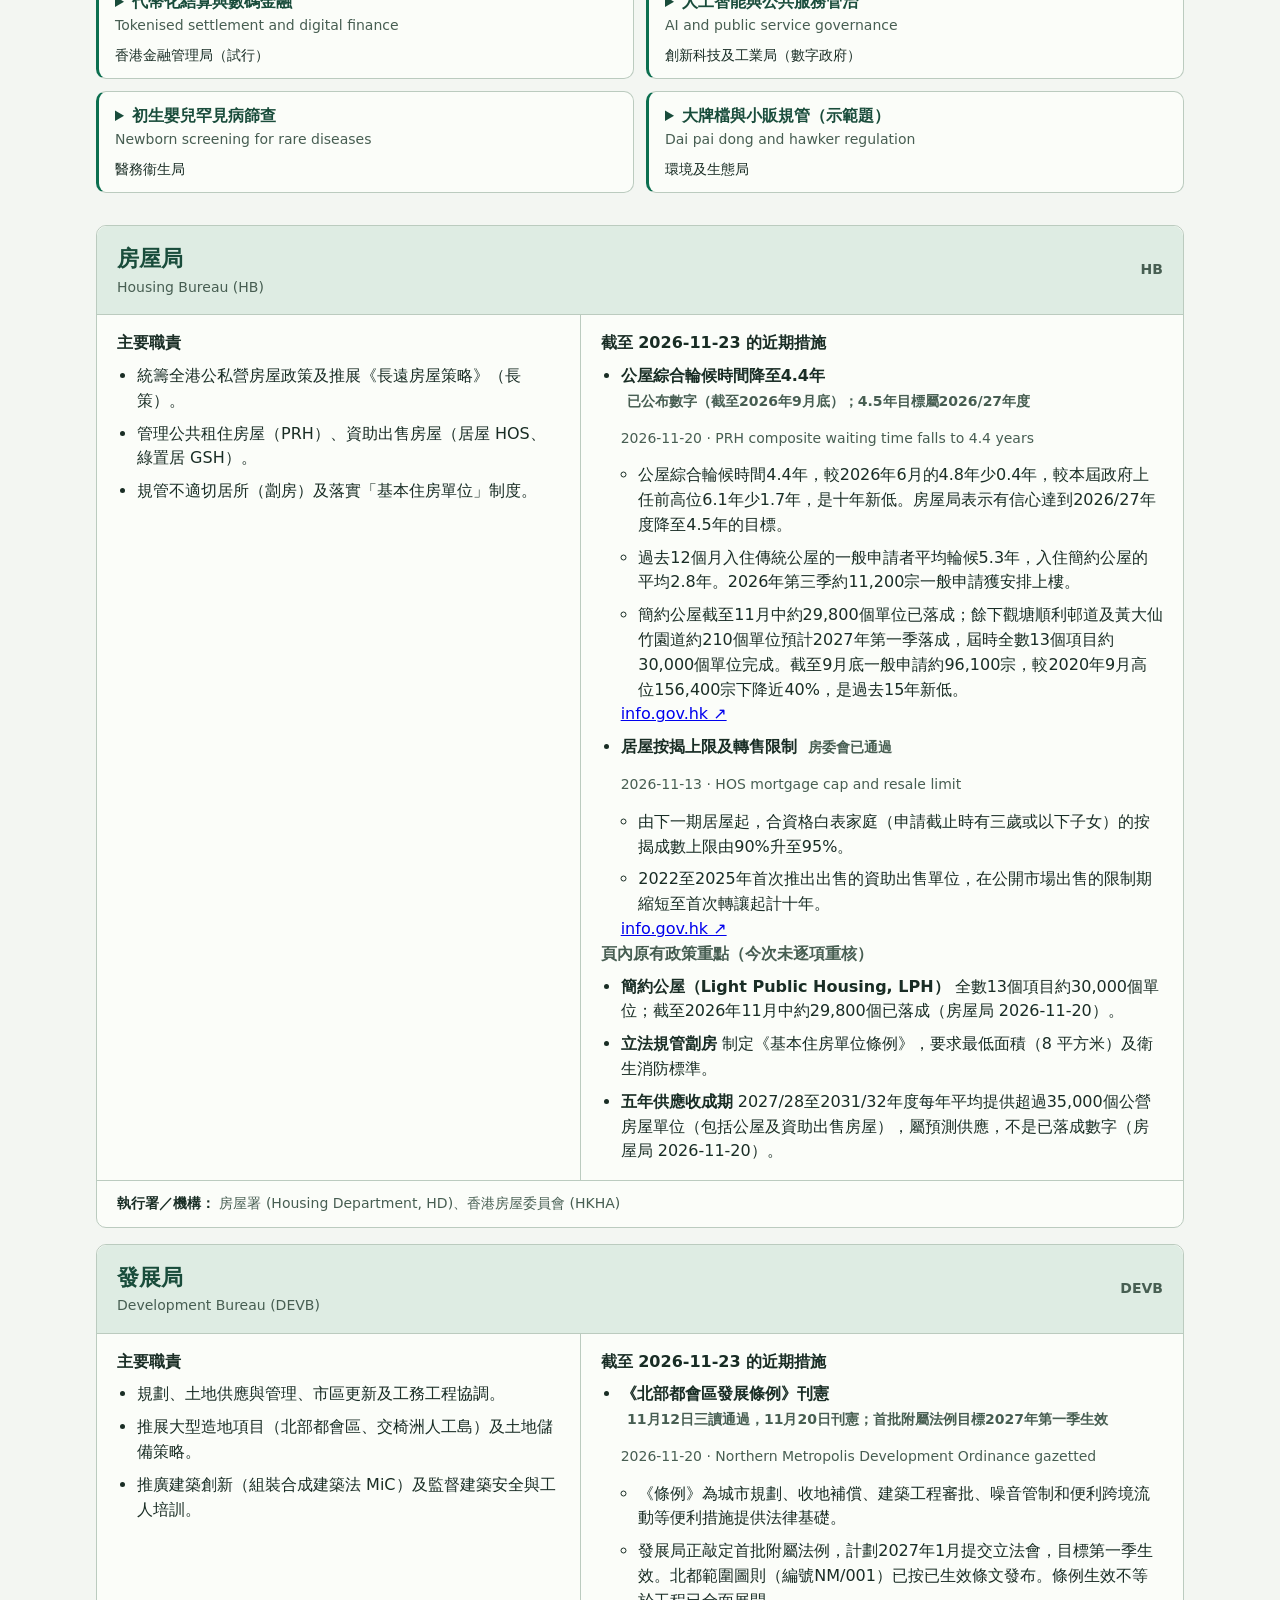
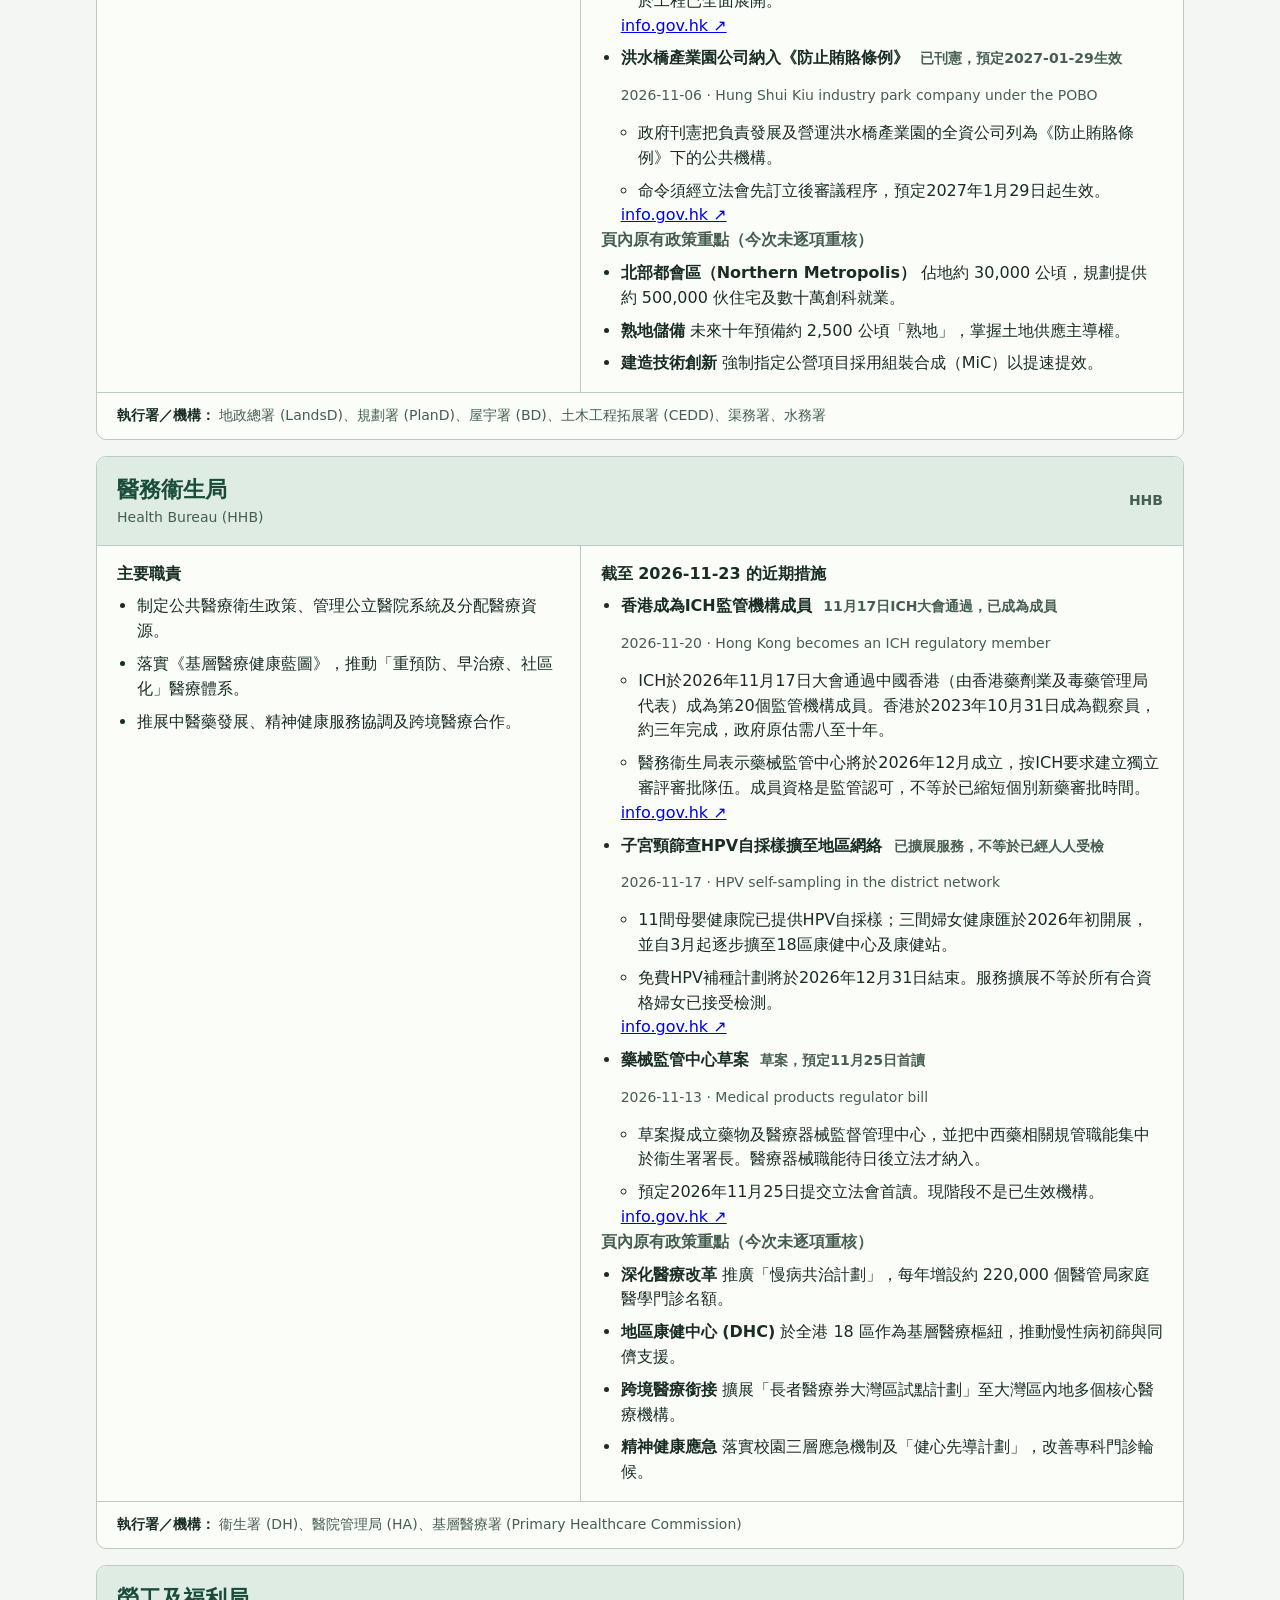
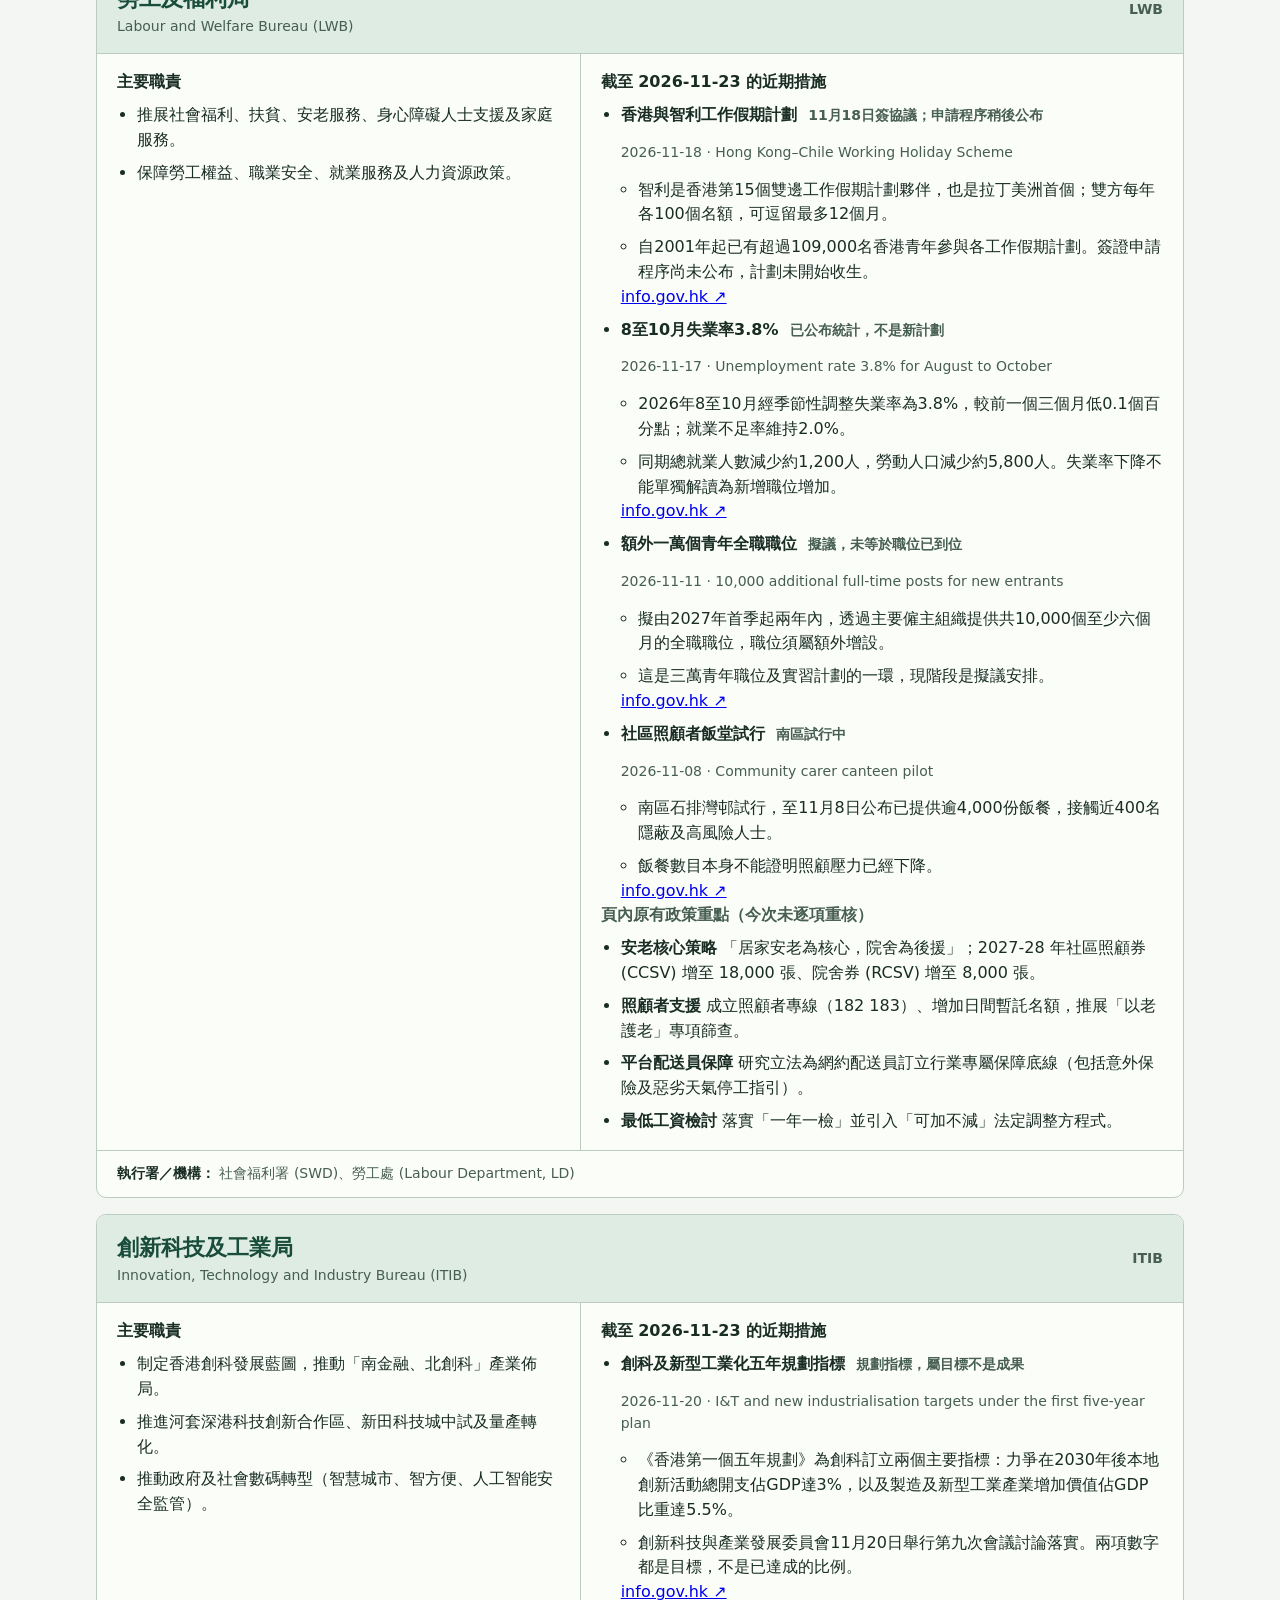
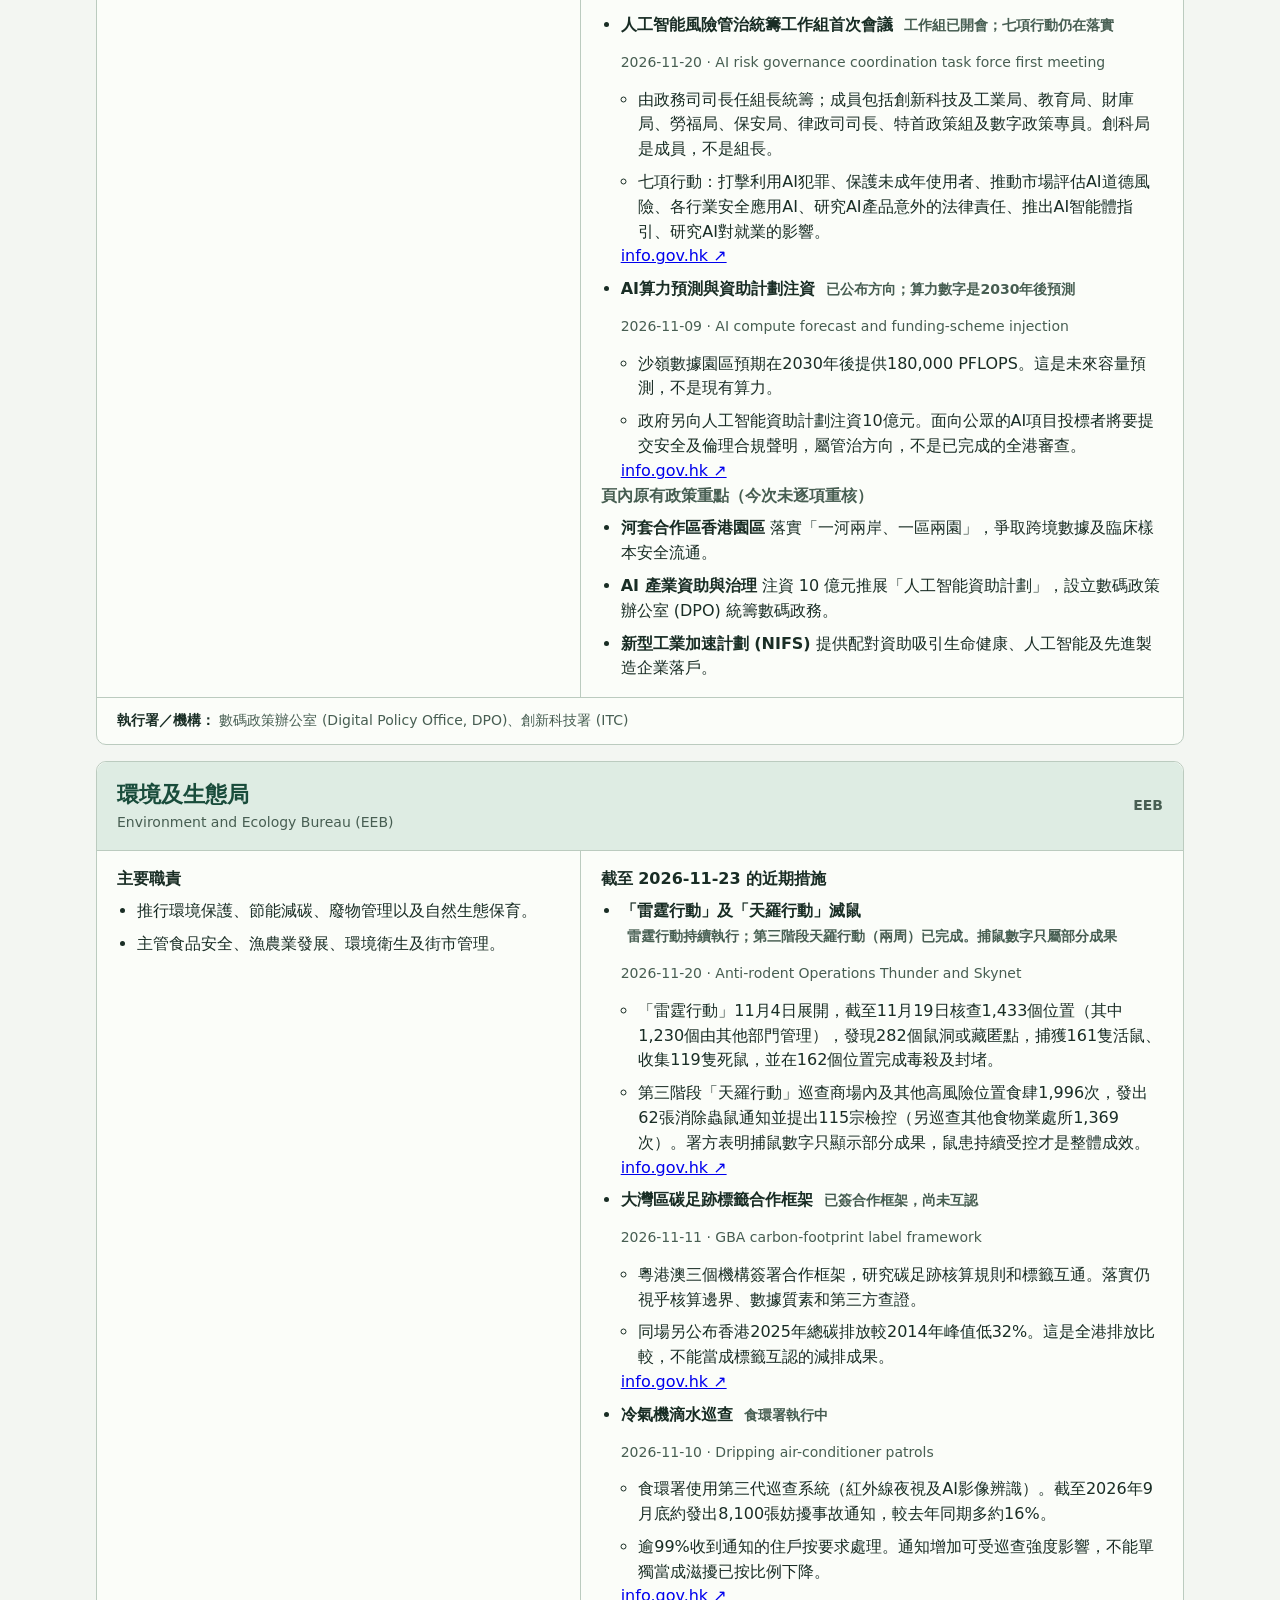
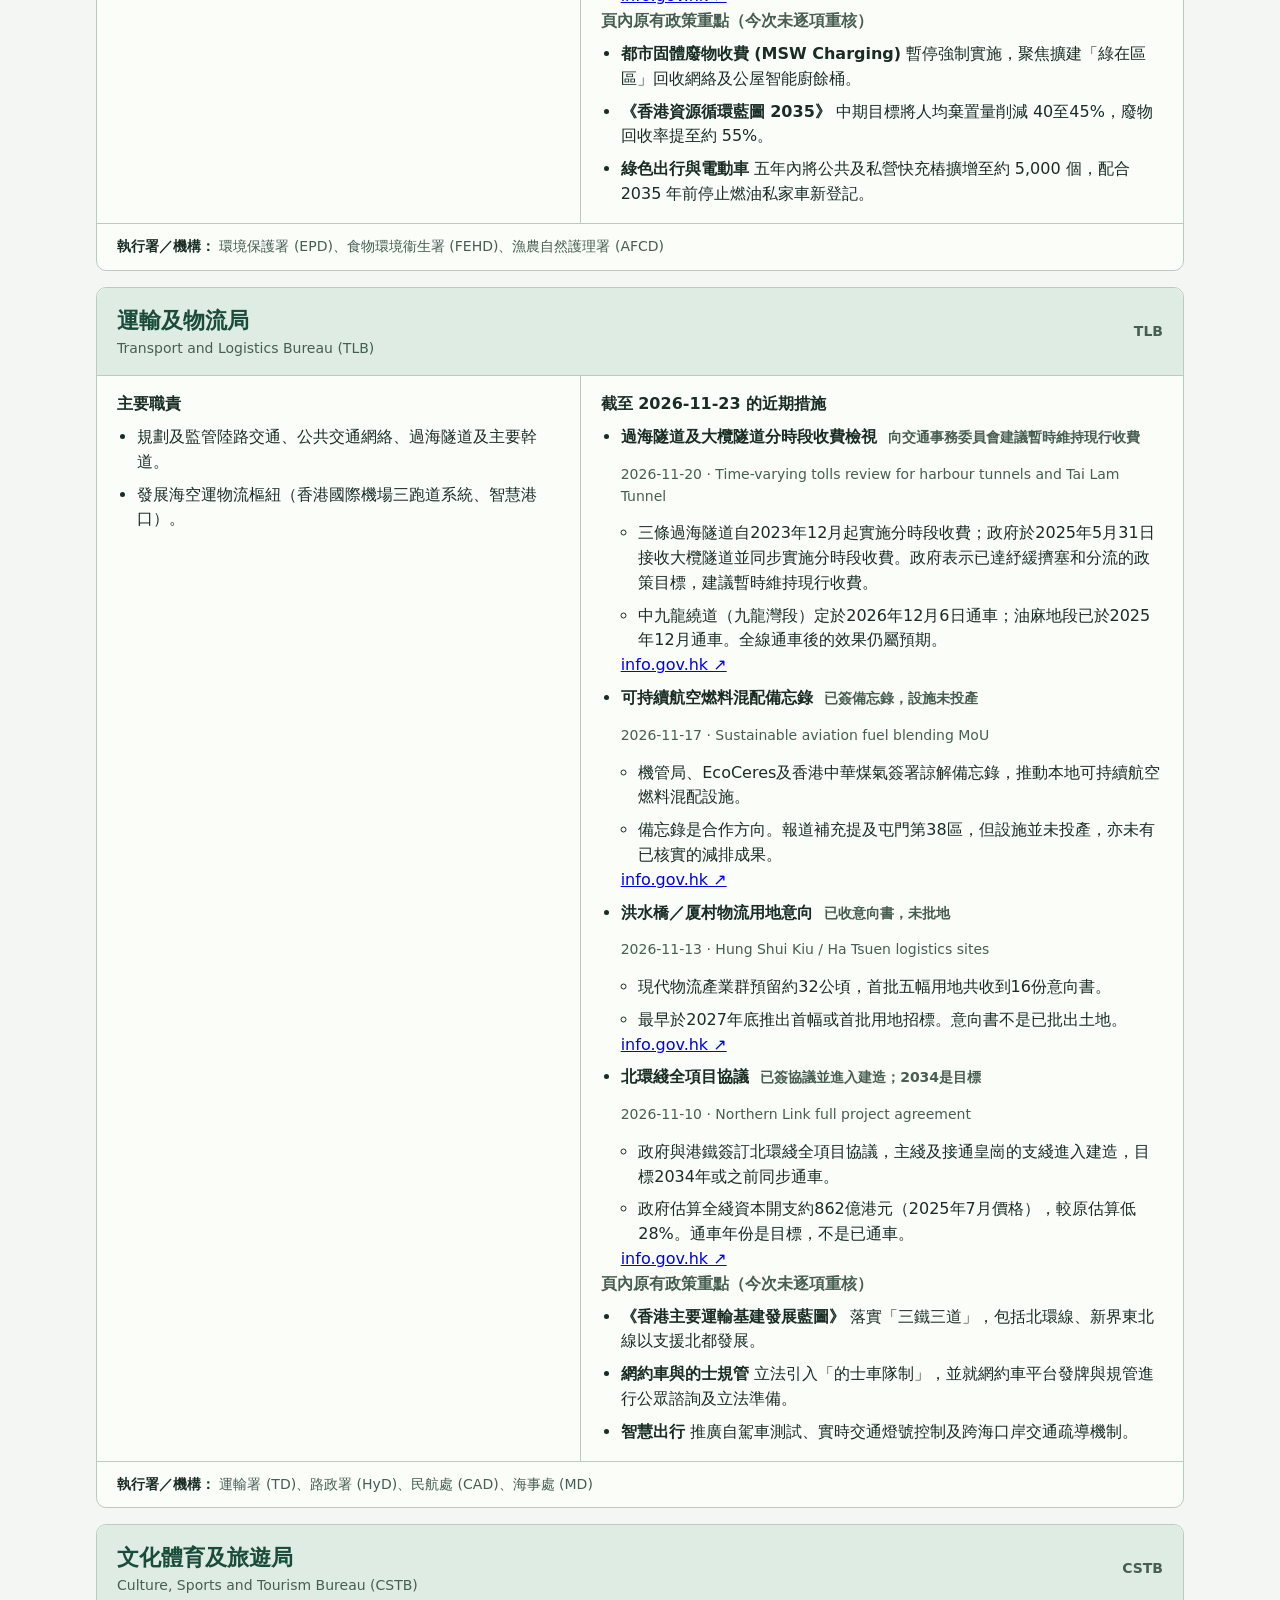
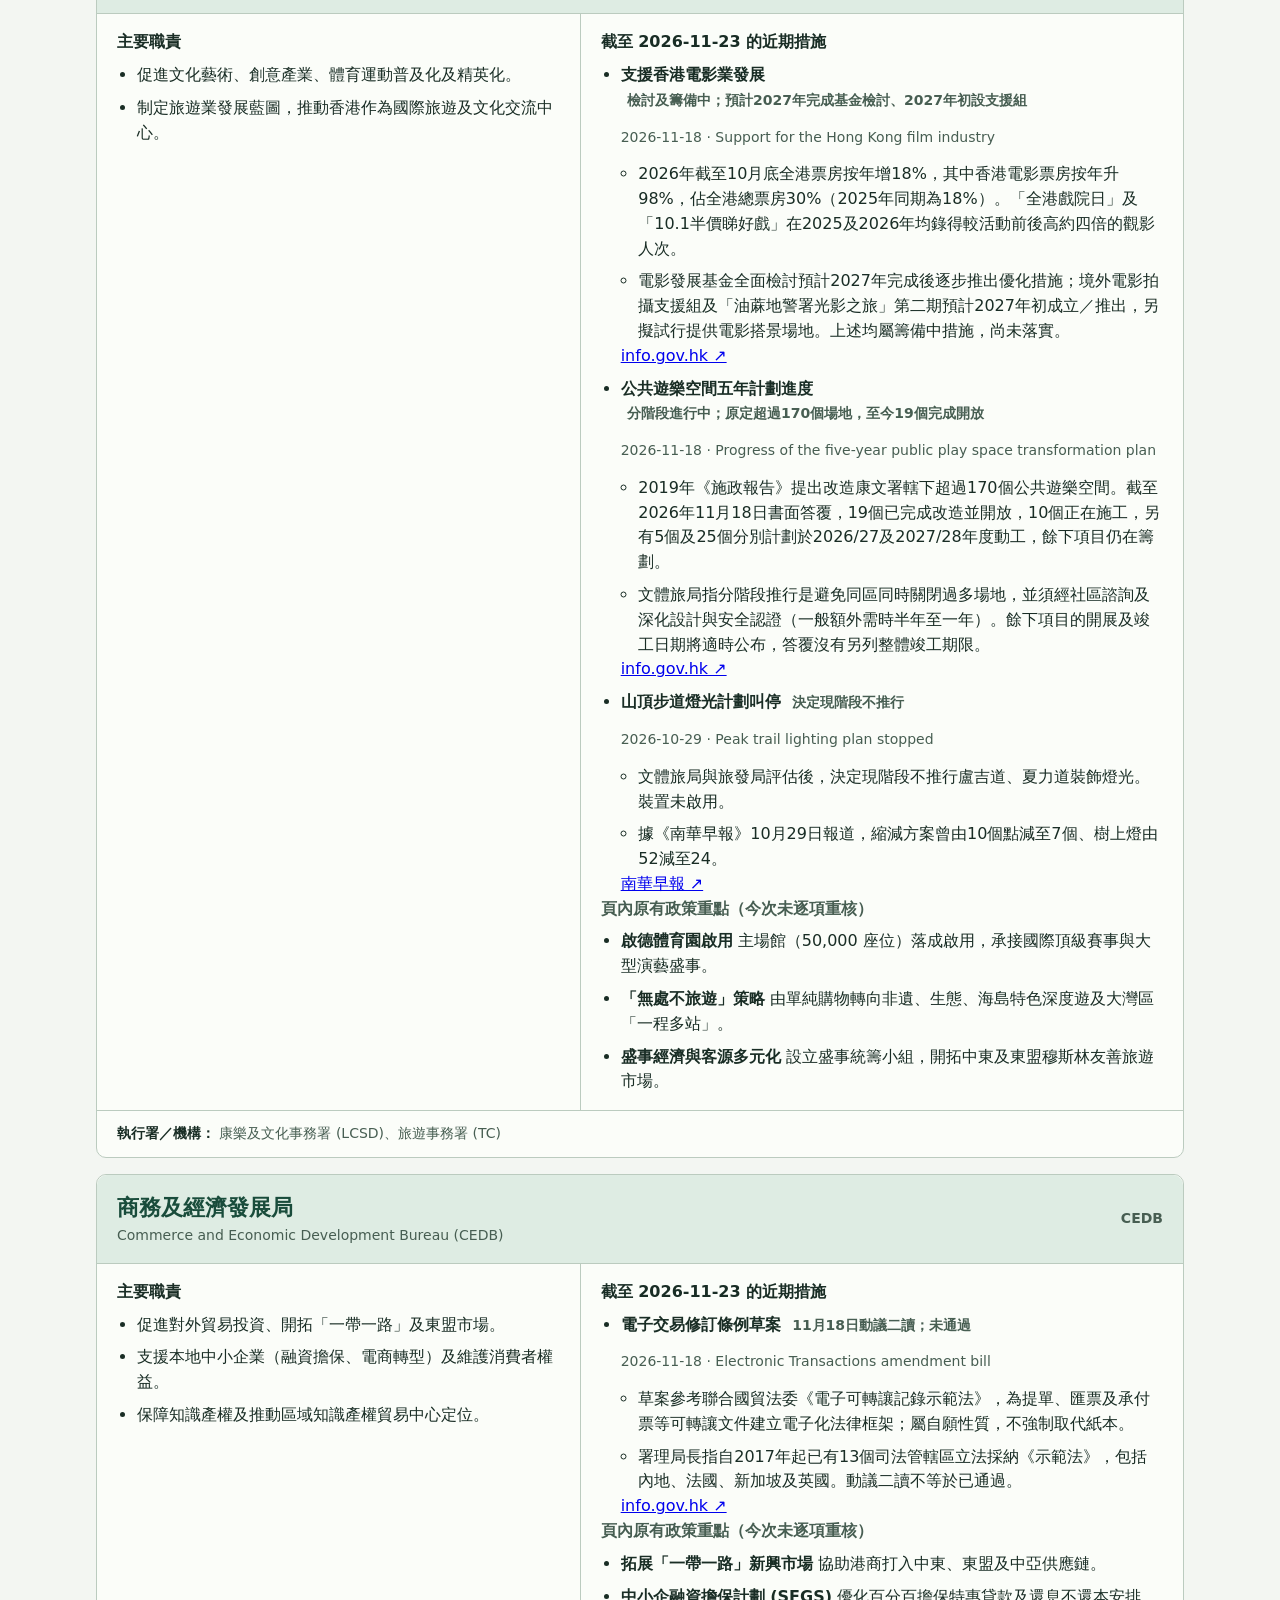
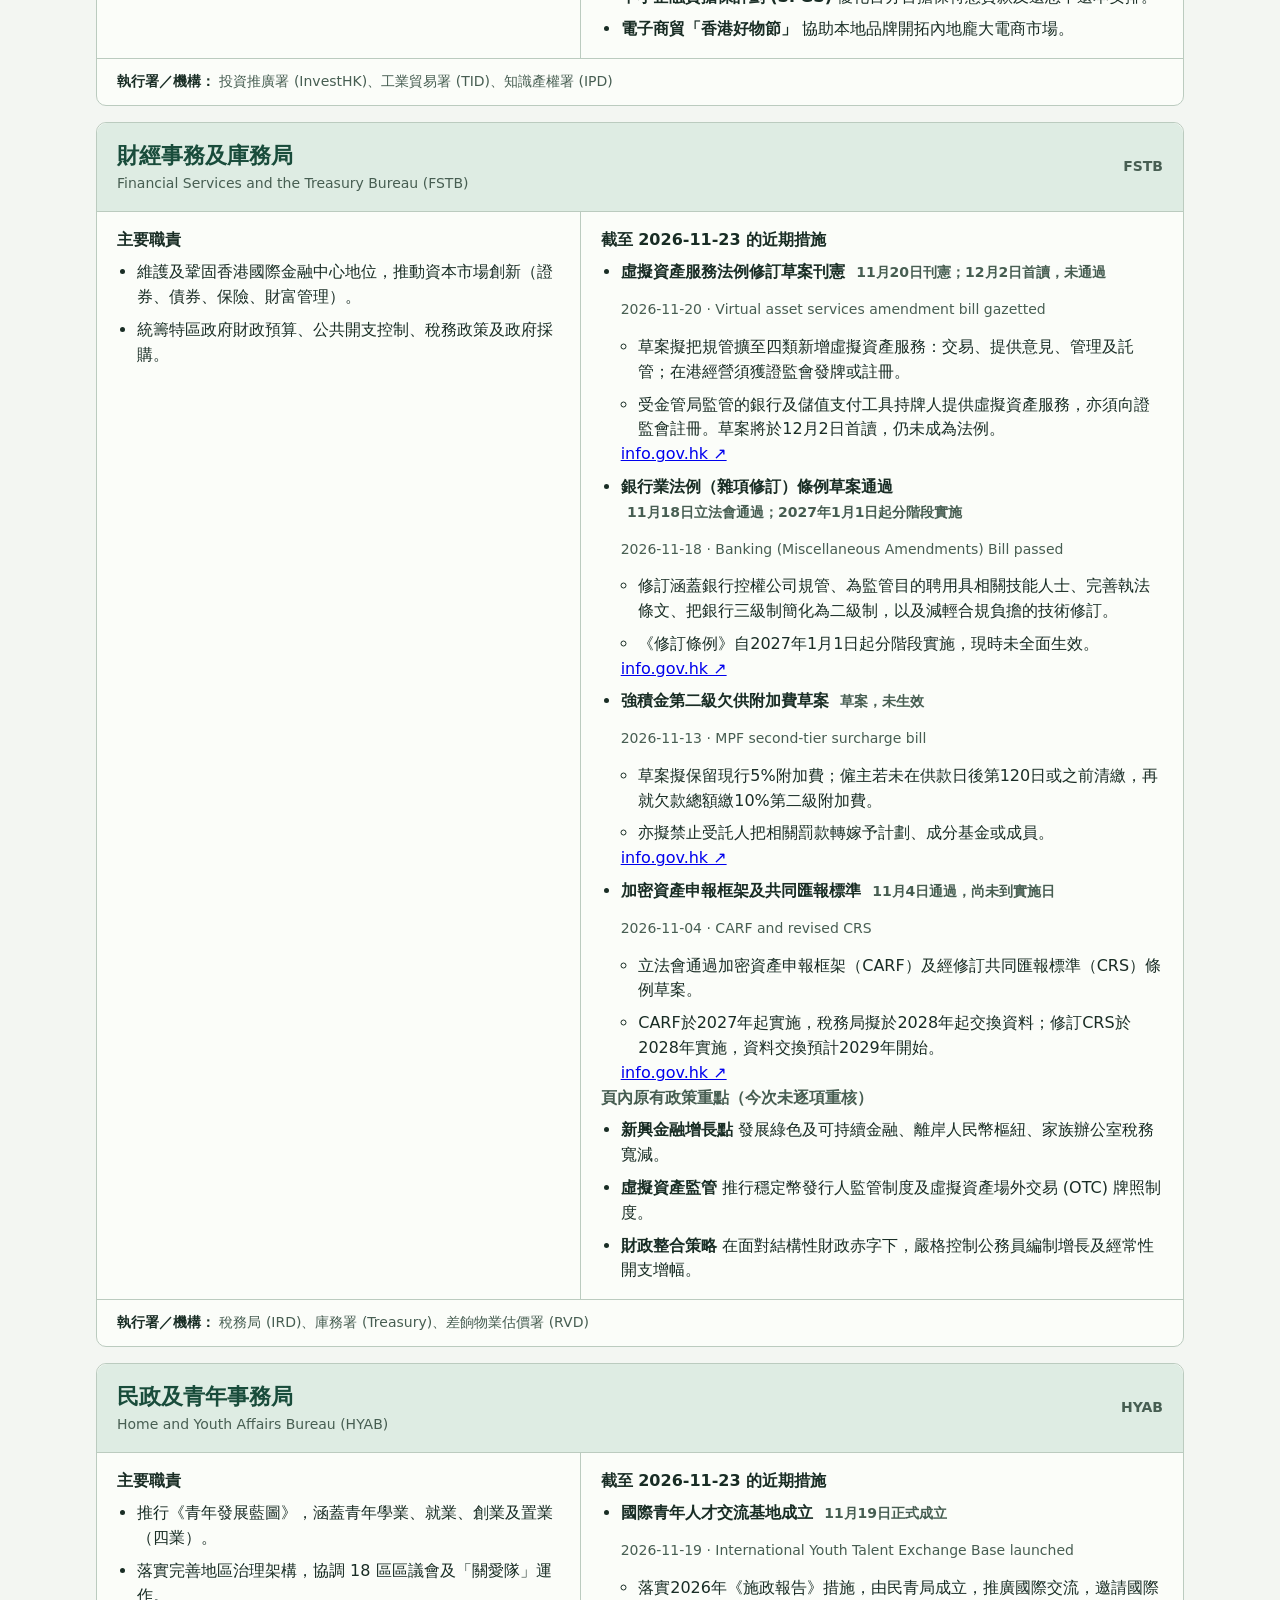
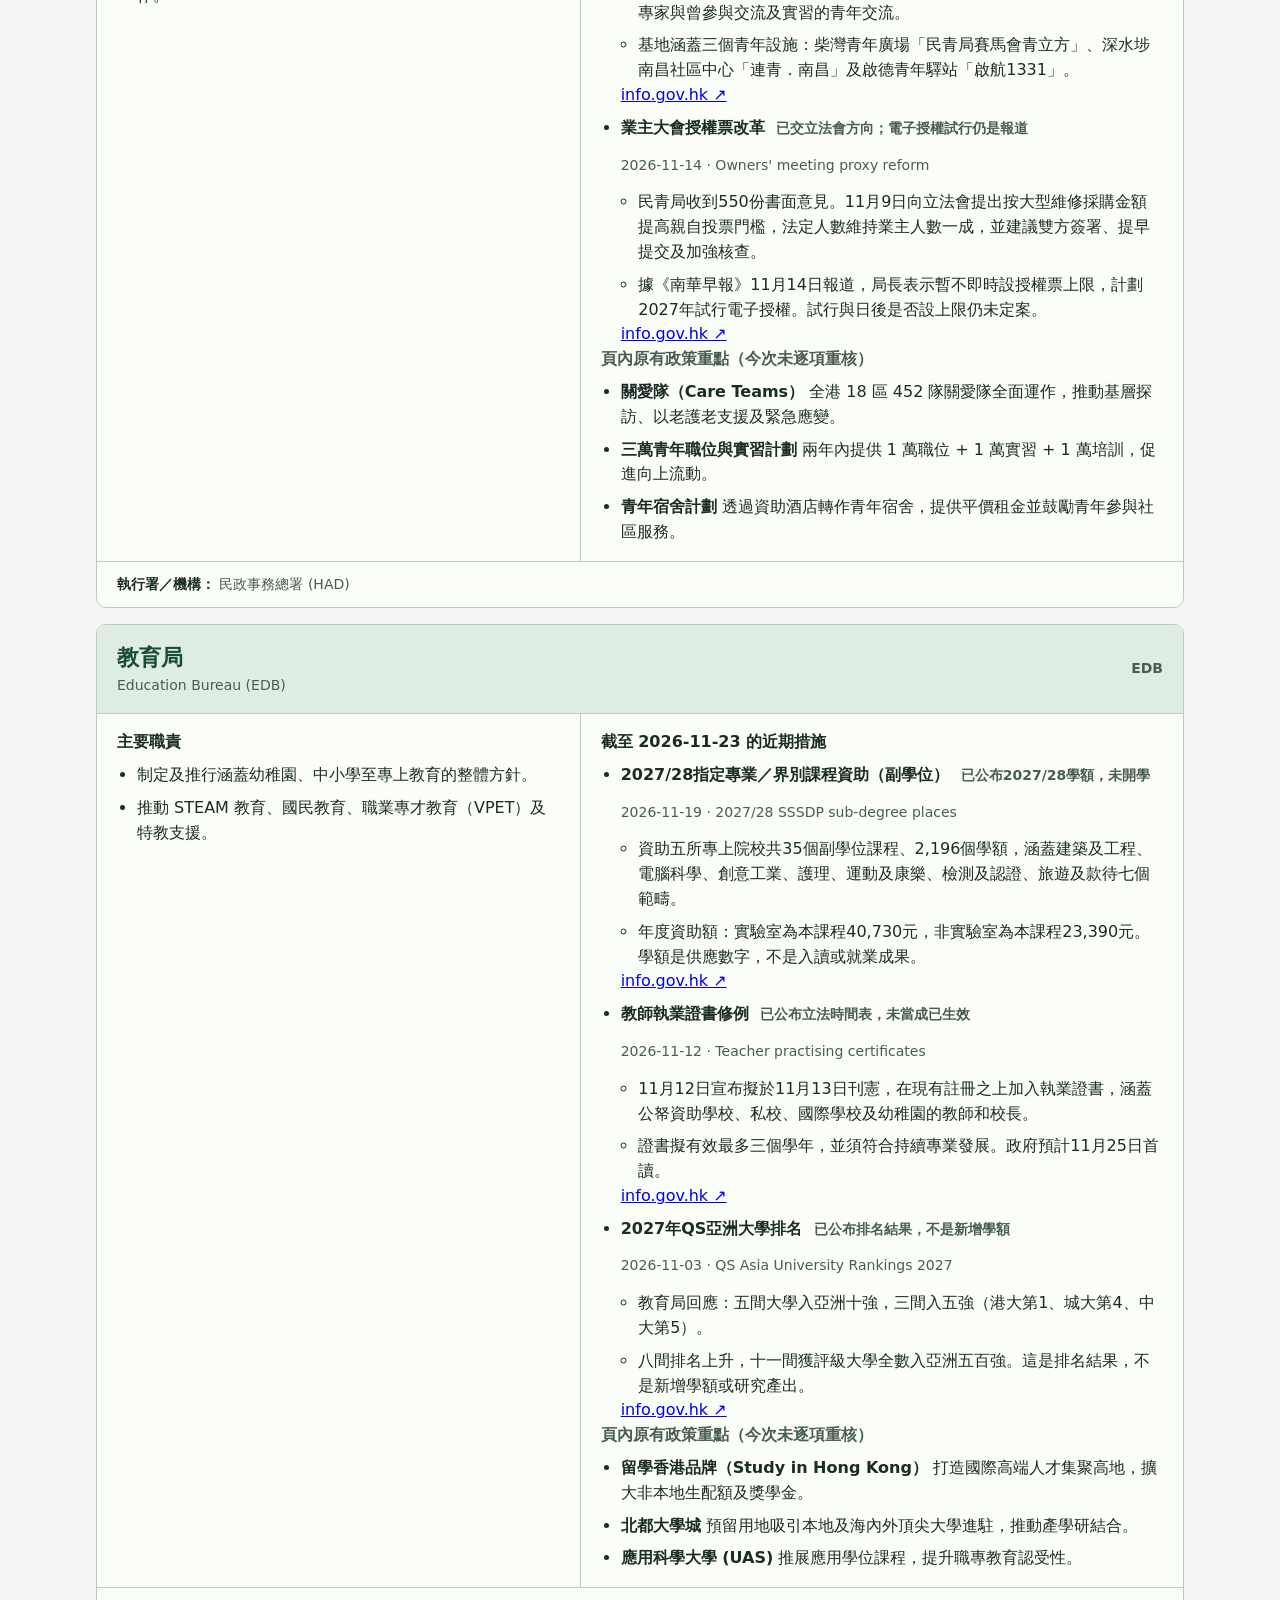
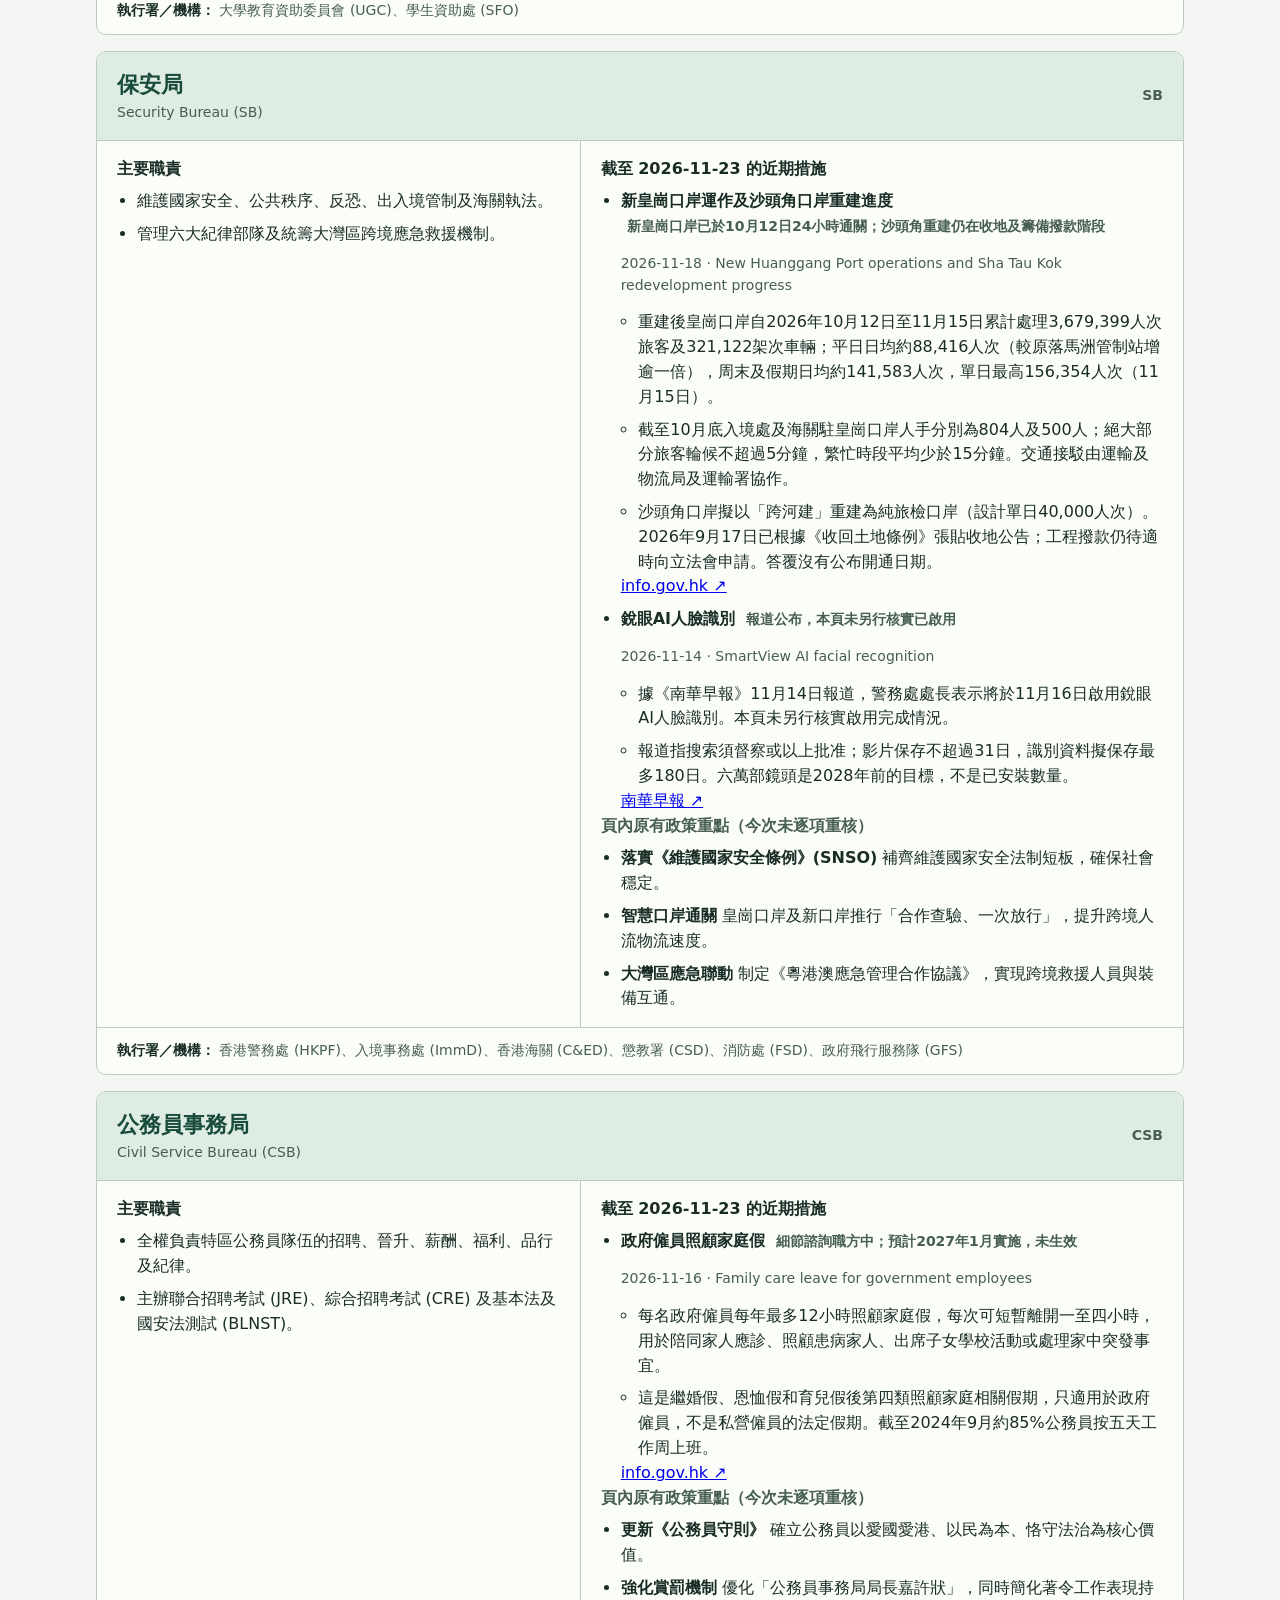
==== commit de84f376: "Refresh bureau policies through 23 November Official updates through 23 November live in bureaux.jso" ====
--- a/docs/bureaux/index.html
+++ b/docs/bureaux/index.html
@@ -9,14 +9,14 @@
   <title>政府決策局及最新政策 · JRE Study Hub</title>
   <link rel="stylesheet" href="../shell/study-theme.css?v=20261111" />
   <link rel="stylesheet" href="../shell/tabbar.css?v=20261111" />
-  <link rel="stylesheet" href="styles.css?v=20261118b" />
+  <link rel="stylesheet" href="styles.css?v=20261123a" />
 </head>
 <body class="study-screen bureau-screen">
   <header class="app-header">
     <div class="header-inner">
       <div class="brand-text">
         <h1>香港特區政府決策局</h1>
-        <p>15 個決策局的職責、截至 2026-11-18 的近期措施，以及同一資料的閃卡</p>
+        <p>15 個決策局的職責、截至 2026-11-23 的近期措施，以及同一資料的閃卡</p>
       </div>
     </div>
   </header>
@@ -128,7 +128,7 @@
             <a href="https://www.info.gov.hk/gia/general/202603/23/P2026032300131.htm">官方資料 ↗</a>
           </div>
         </details>
-        <details class="issue-card" id="issue-housing-land" data-brief-id="housing-land" data-keywords="公屋 居屋 簡約公屋 熟地 土地供應 4.8 PRH housing">
+        <details class="issue-card" id="issue-housing-land" data-brief-id="housing-land" data-keywords="公屋 居屋 簡約公屋 熟地 土地供應 4.8 4.4 PRH housing">
           <summary>
             <span><strong>房屋與土地</strong><span class="issue-en" lang="en">Housing and land</span></span>
             <span class="issue-lead">房屋局</span>
@@ -432,7 +432,7 @@
           <p class="flash-en" id="flash-back-en"></p>
           <ul id="flash-back-lines"></ul>
           <p id="flash-back-status"></p>
-          <a id="flash-back-source" href="" rel="noopener" target="_blank"></a>
+          <p id="flash-back-source" class="flash-sources" hidden></p>
         </div>
         <button type="button" id="flash-flip" aria-expanded="false" aria-controls="flash-back">翻面</button>
       </article>
@@ -440,6 +440,6 @@
   </main>
 
   <script src="../shell/tabbar.js?v=20261109a"></script>
-  <script src="app.js?v=20261118b"></script>
+  <script src="app.js?v=20261123a"></script>
 </body>
 </html>
--- a/docs/bureaux/styles.css
+++ b/docs/bureaux/styles.css
@@ -28,6 +28,7 @@
 .bureau-screen .brand-text p {
   margin: var(--space-2) 0 0;
   color: var(--color-muted);
+  overflow-wrap: anywhere;
 }
 
 .bureau-screen .wrap {
@@ -335,6 +336,18 @@
   border-radius: var(--radius);
   background: var(--color-surface);
   overflow-wrap: anywhere;
+  touch-action: pan-y;
+}
+
+.flash-sources {
+  display: flex;
+  flex-wrap: wrap;
+  gap: 0.35rem 0.8rem;
+}
+
+.flash-sources a,
+.update-list a {
+  overflow-wrap: anywhere;
 }
 
 .flash-card h3 {
@@ -355,13 +368,32 @@
 }
 
 @media (max-width: 42rem) {
+  .flash-controls label,
+  .flash-progress {
+    flex: 1 1 100%;
+  }
+
   .flash-controls button,
-  .flash-card button,
   .mode-switch button {
-    flex: 1 1 8rem;
+    flex: 1 1 calc(50% - var(--space-2));
+    min-width: 6.5rem;
+  }
+
+  .flash-card button {
+    min-width: 6.5rem;
   }
 
   .flash-card {
     min-height: 18rem;
   }
 }
+
+@media (max-width: 24.5rem) {
+  .bureau-screen {
+    --bureau-gutter: 0.75rem;
+  }
+
+  .bureau-screen h1 {
+    font-size: 1.65rem;
+  }
+}
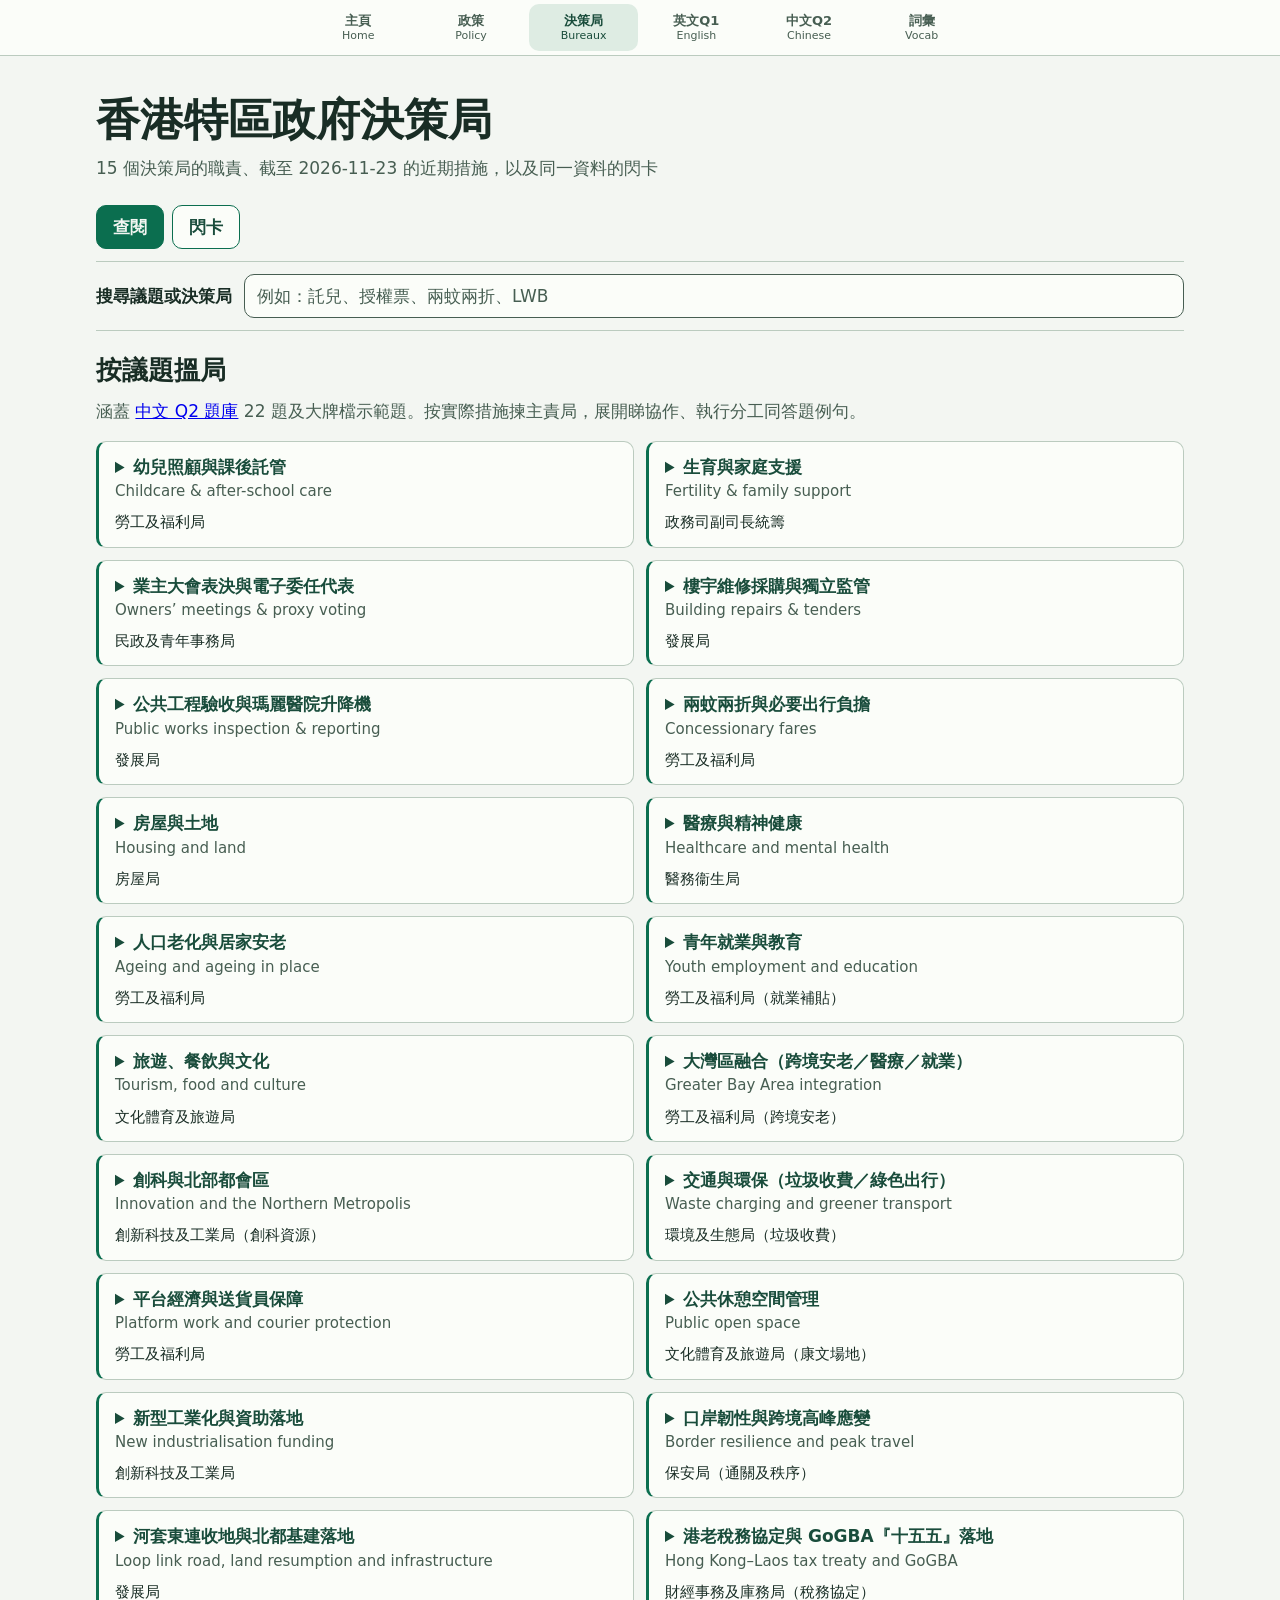
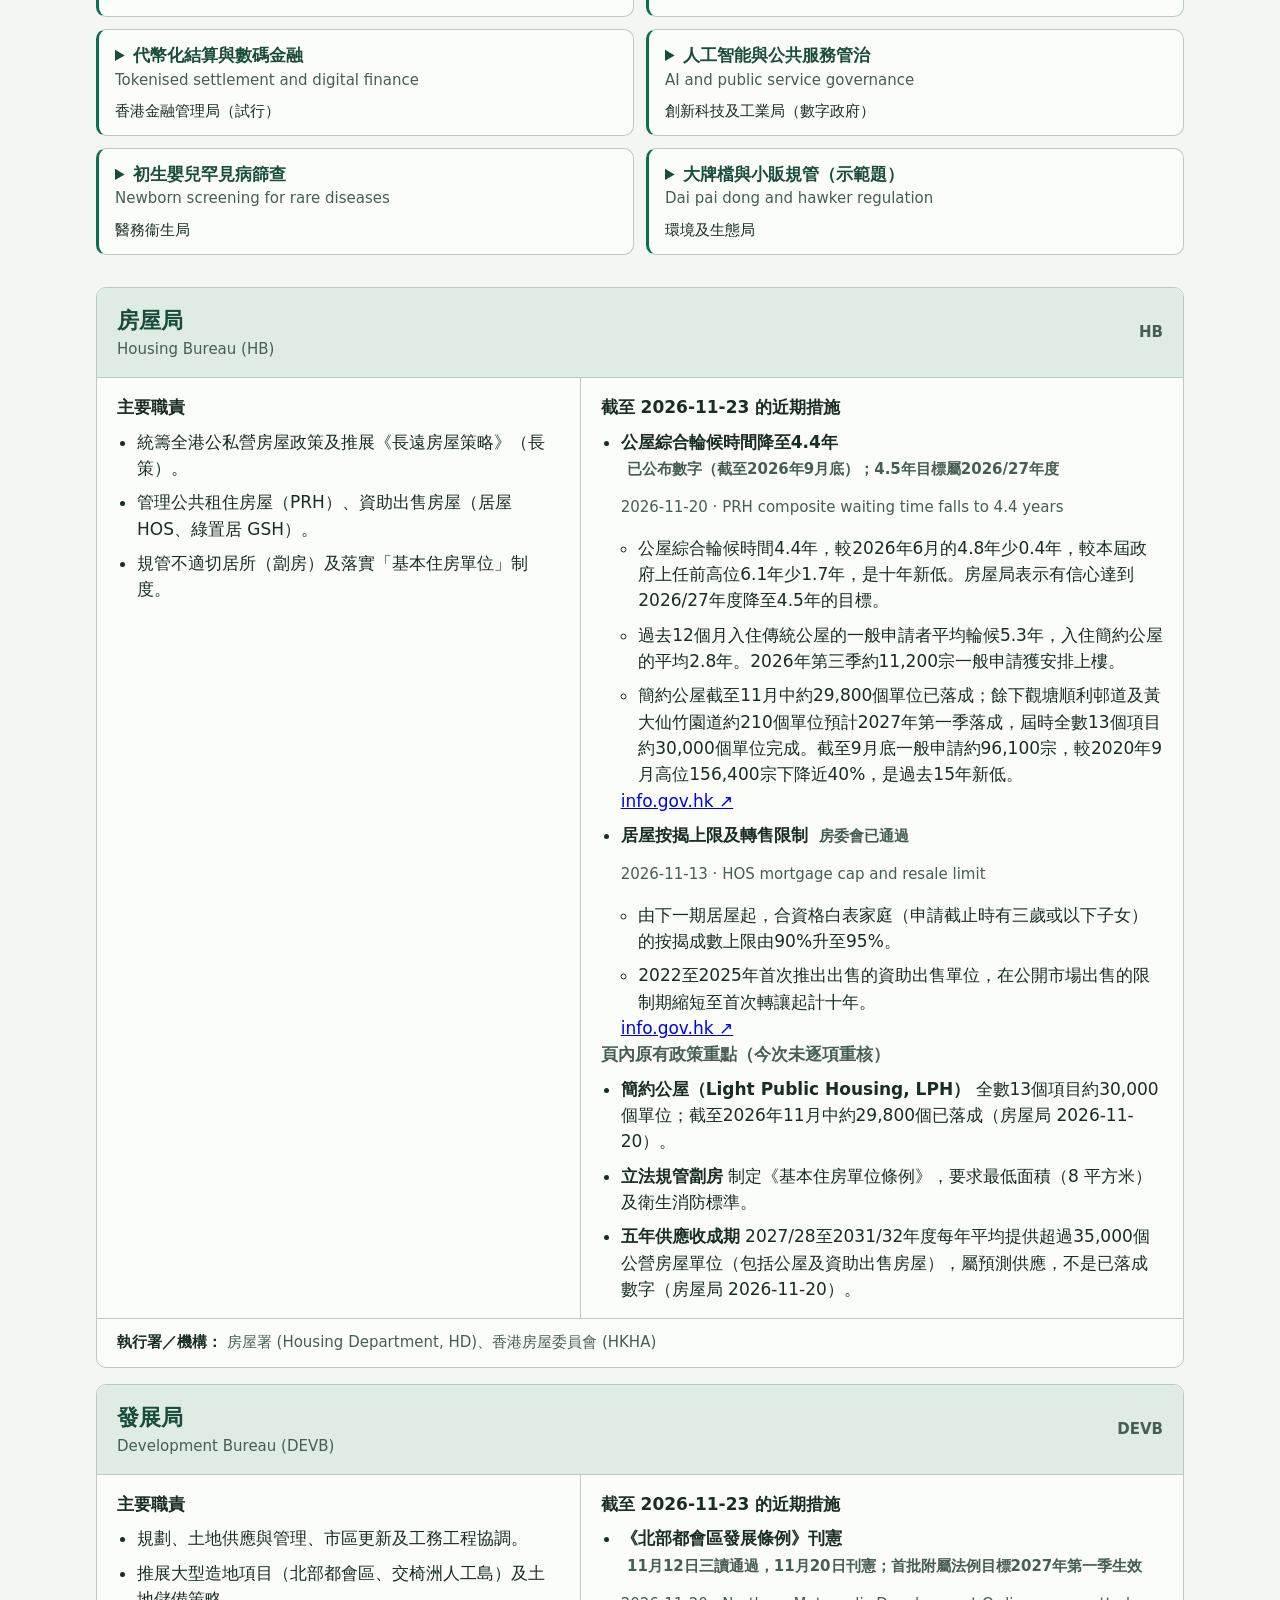
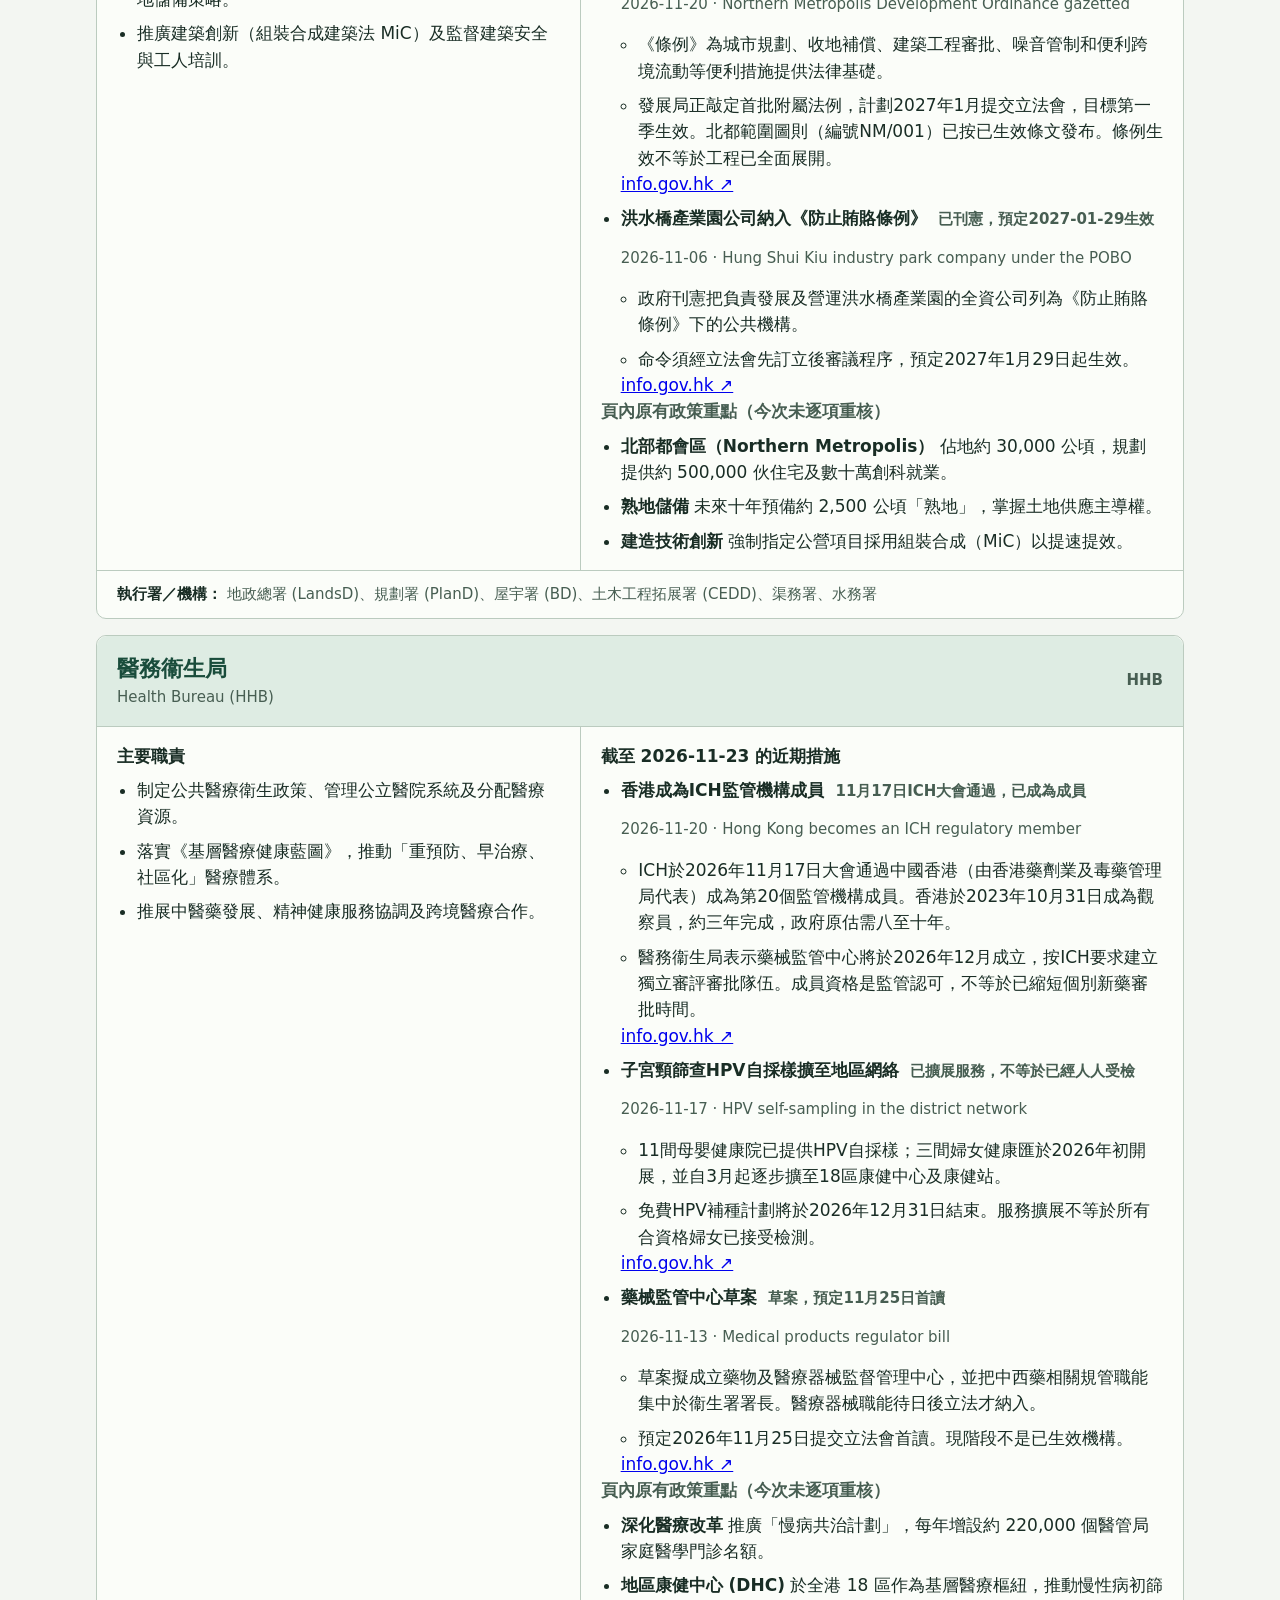
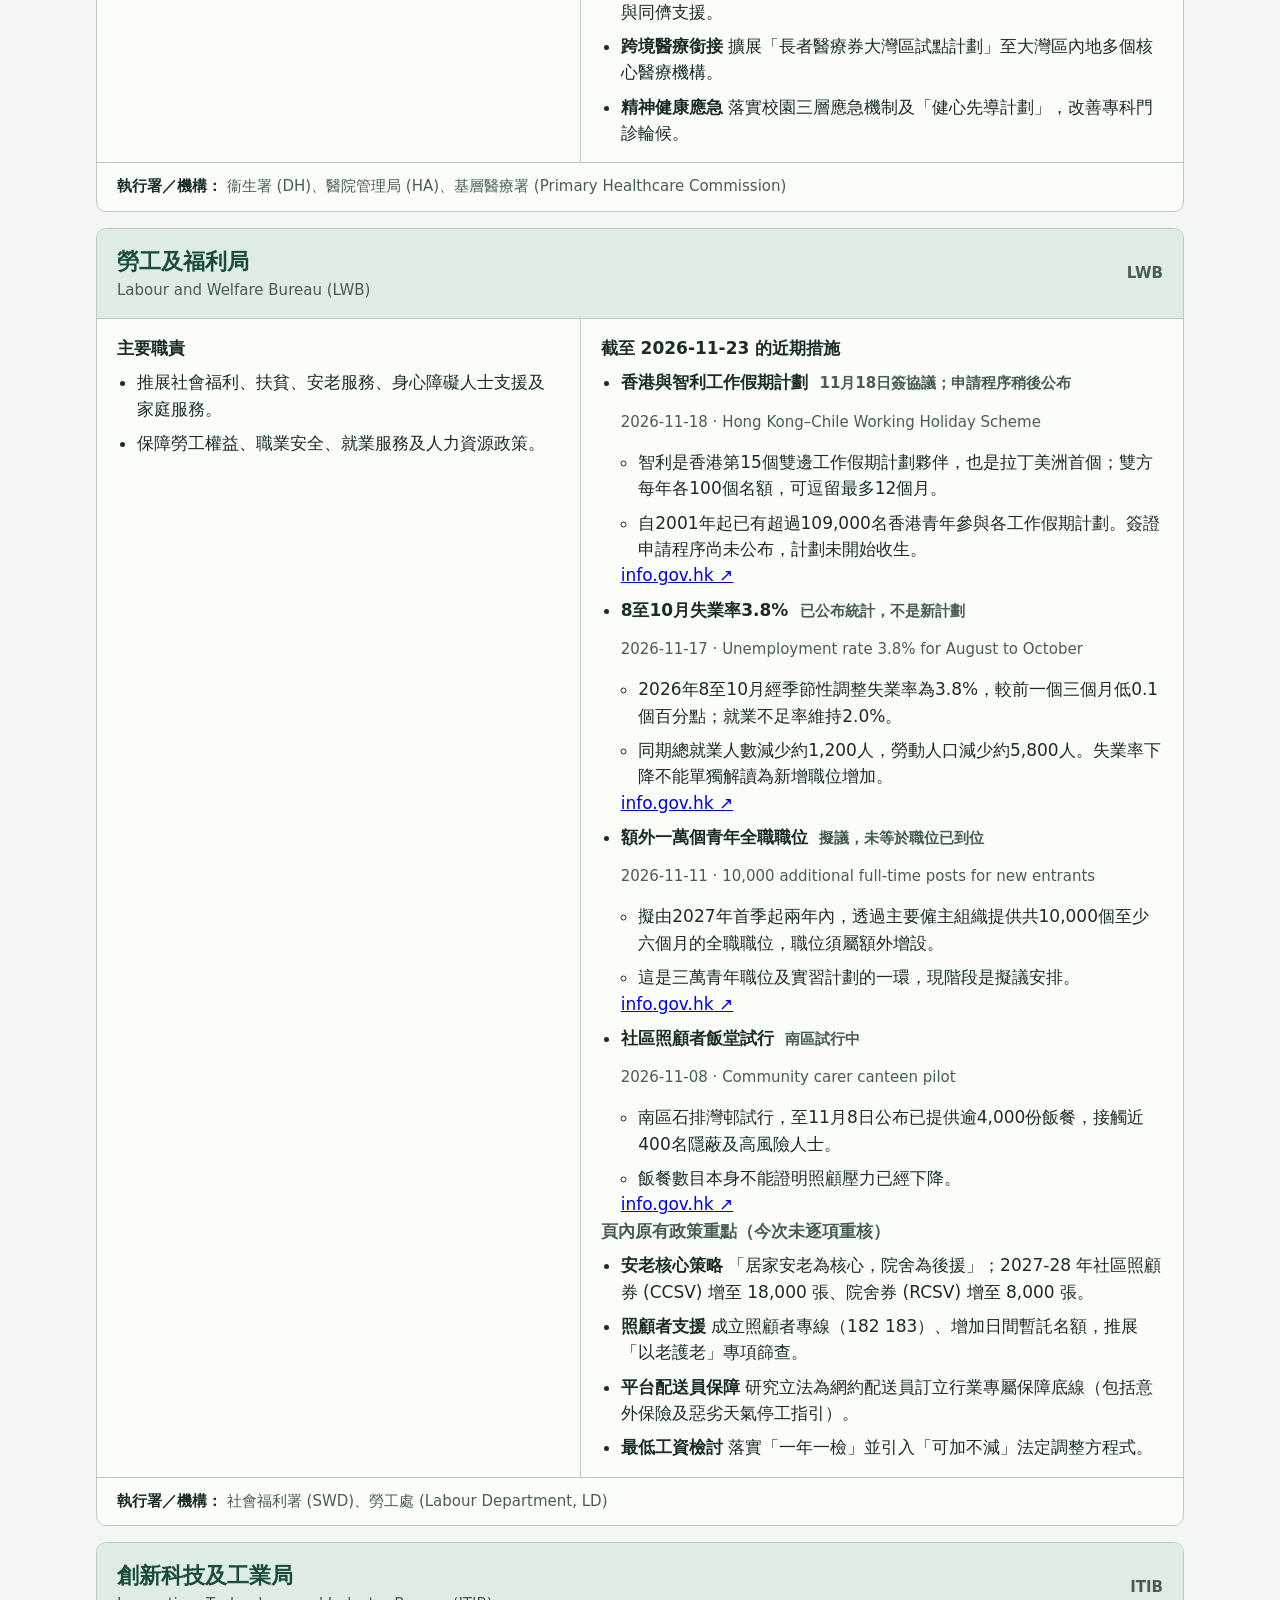
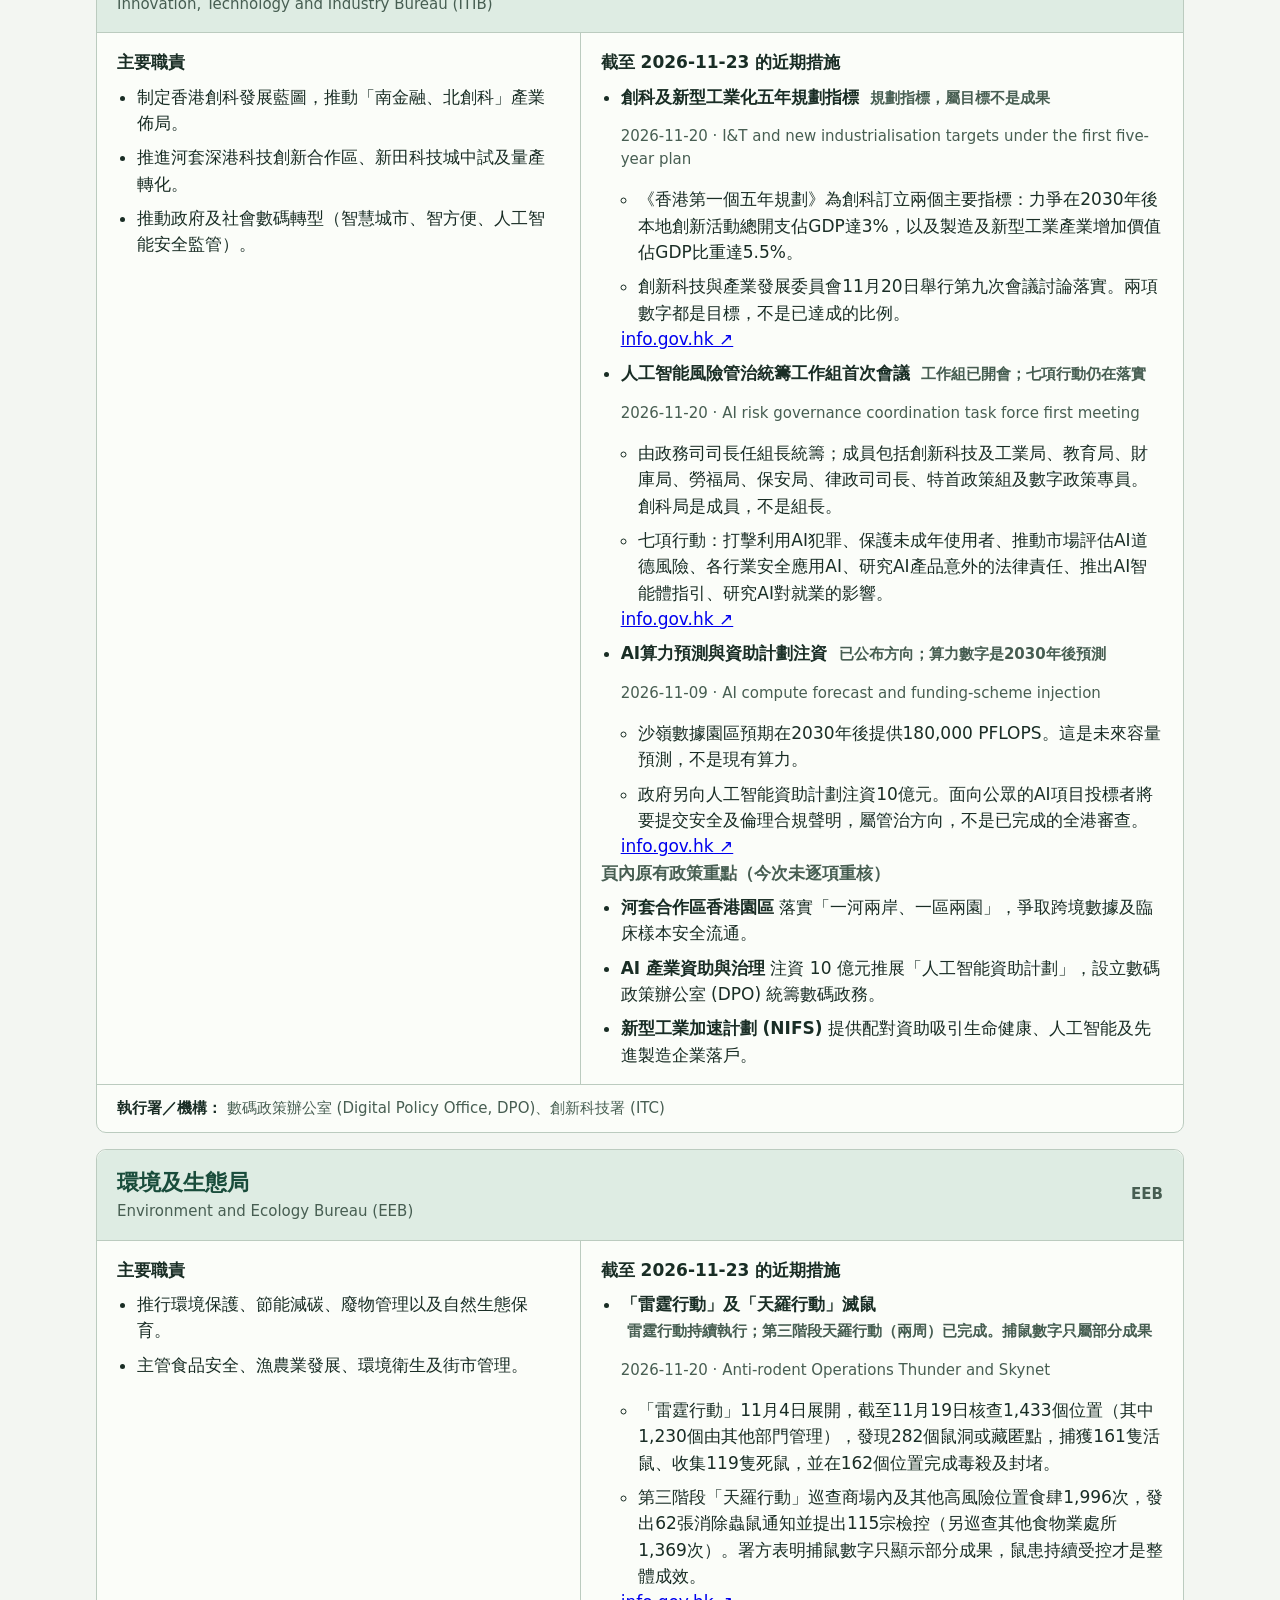
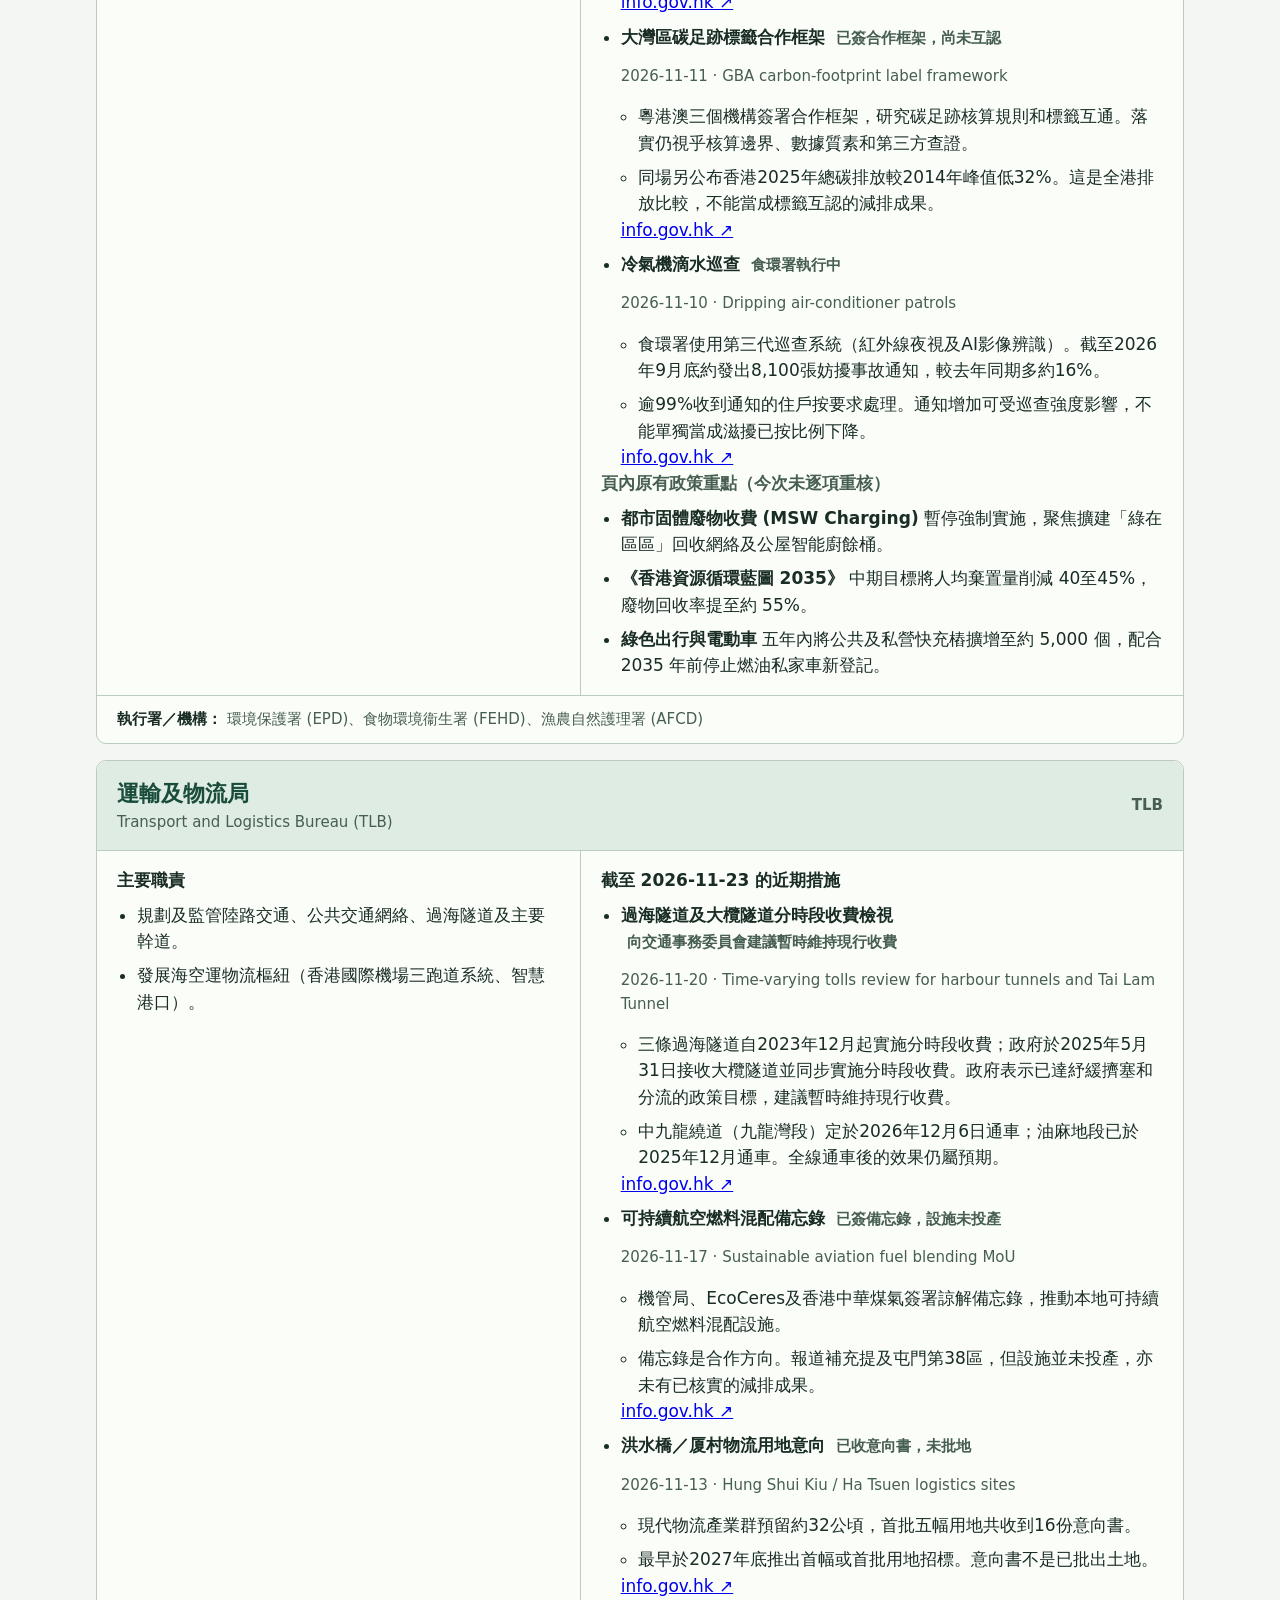
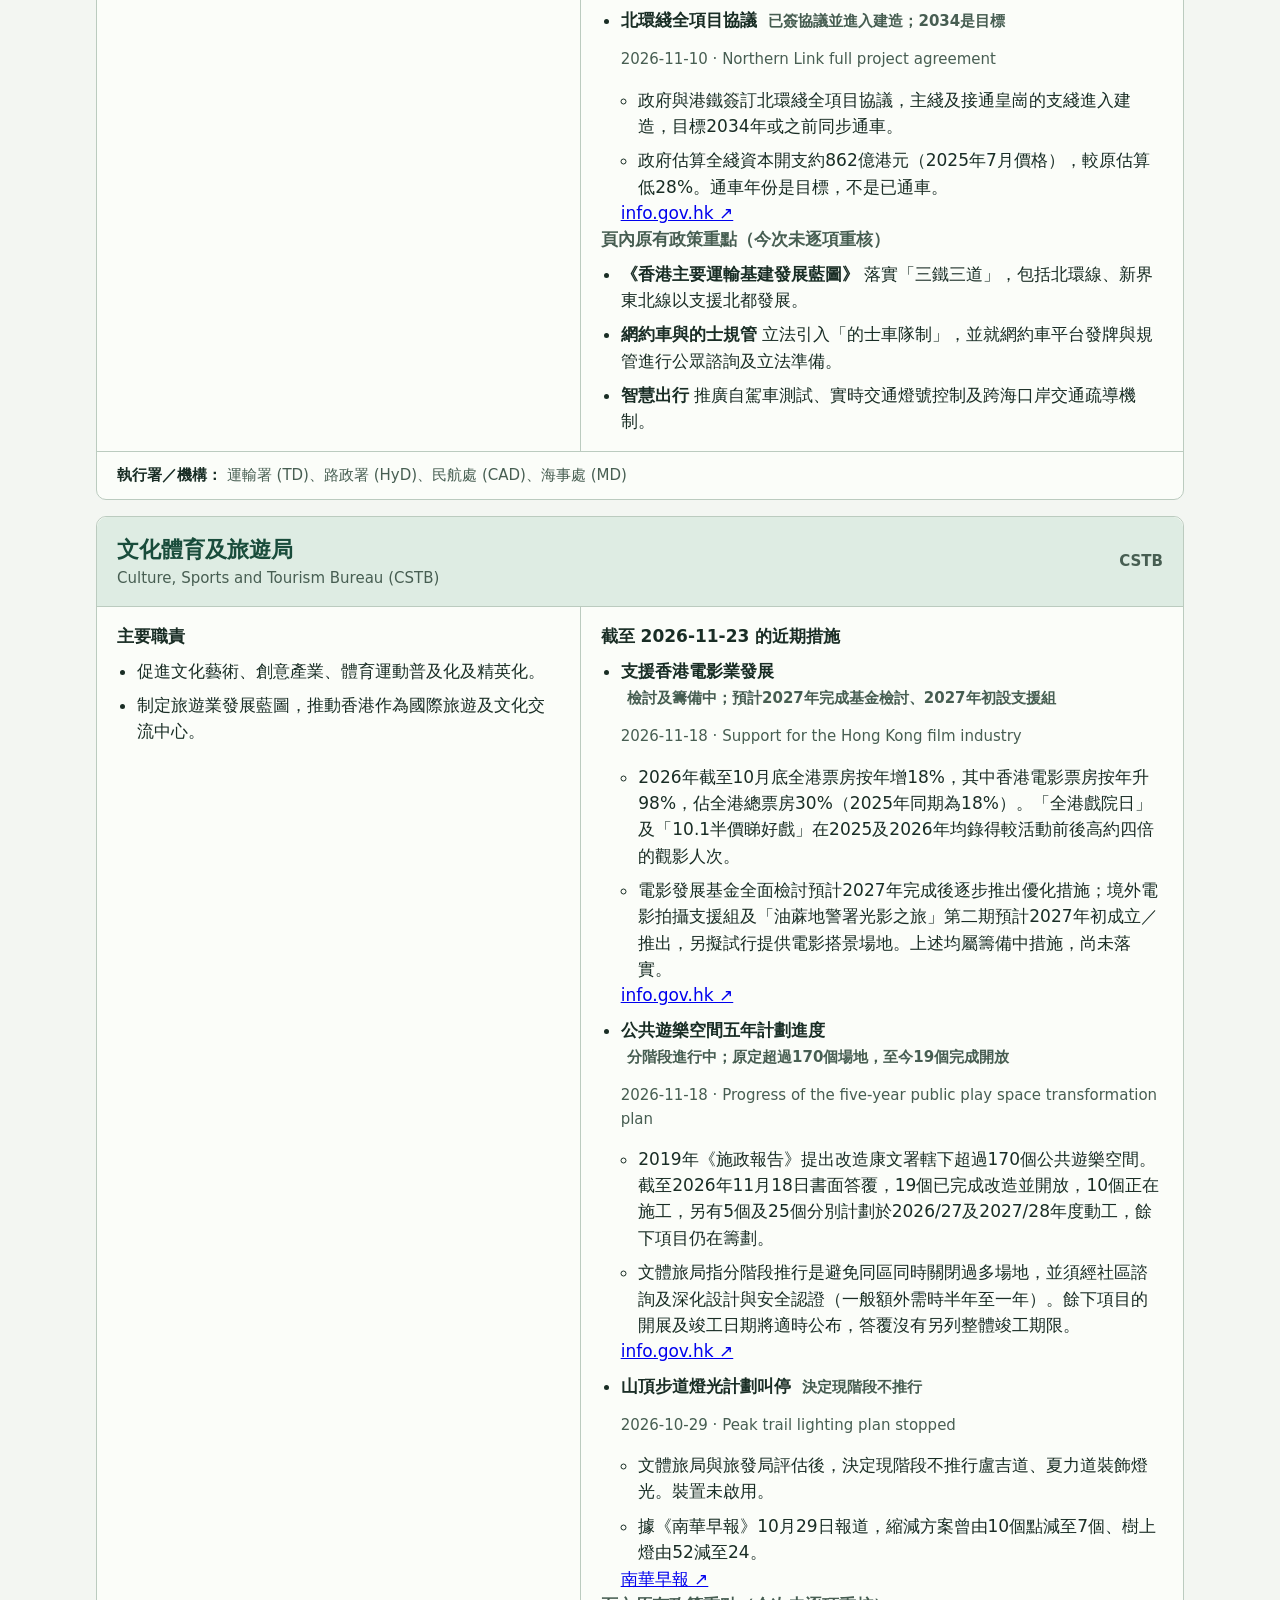
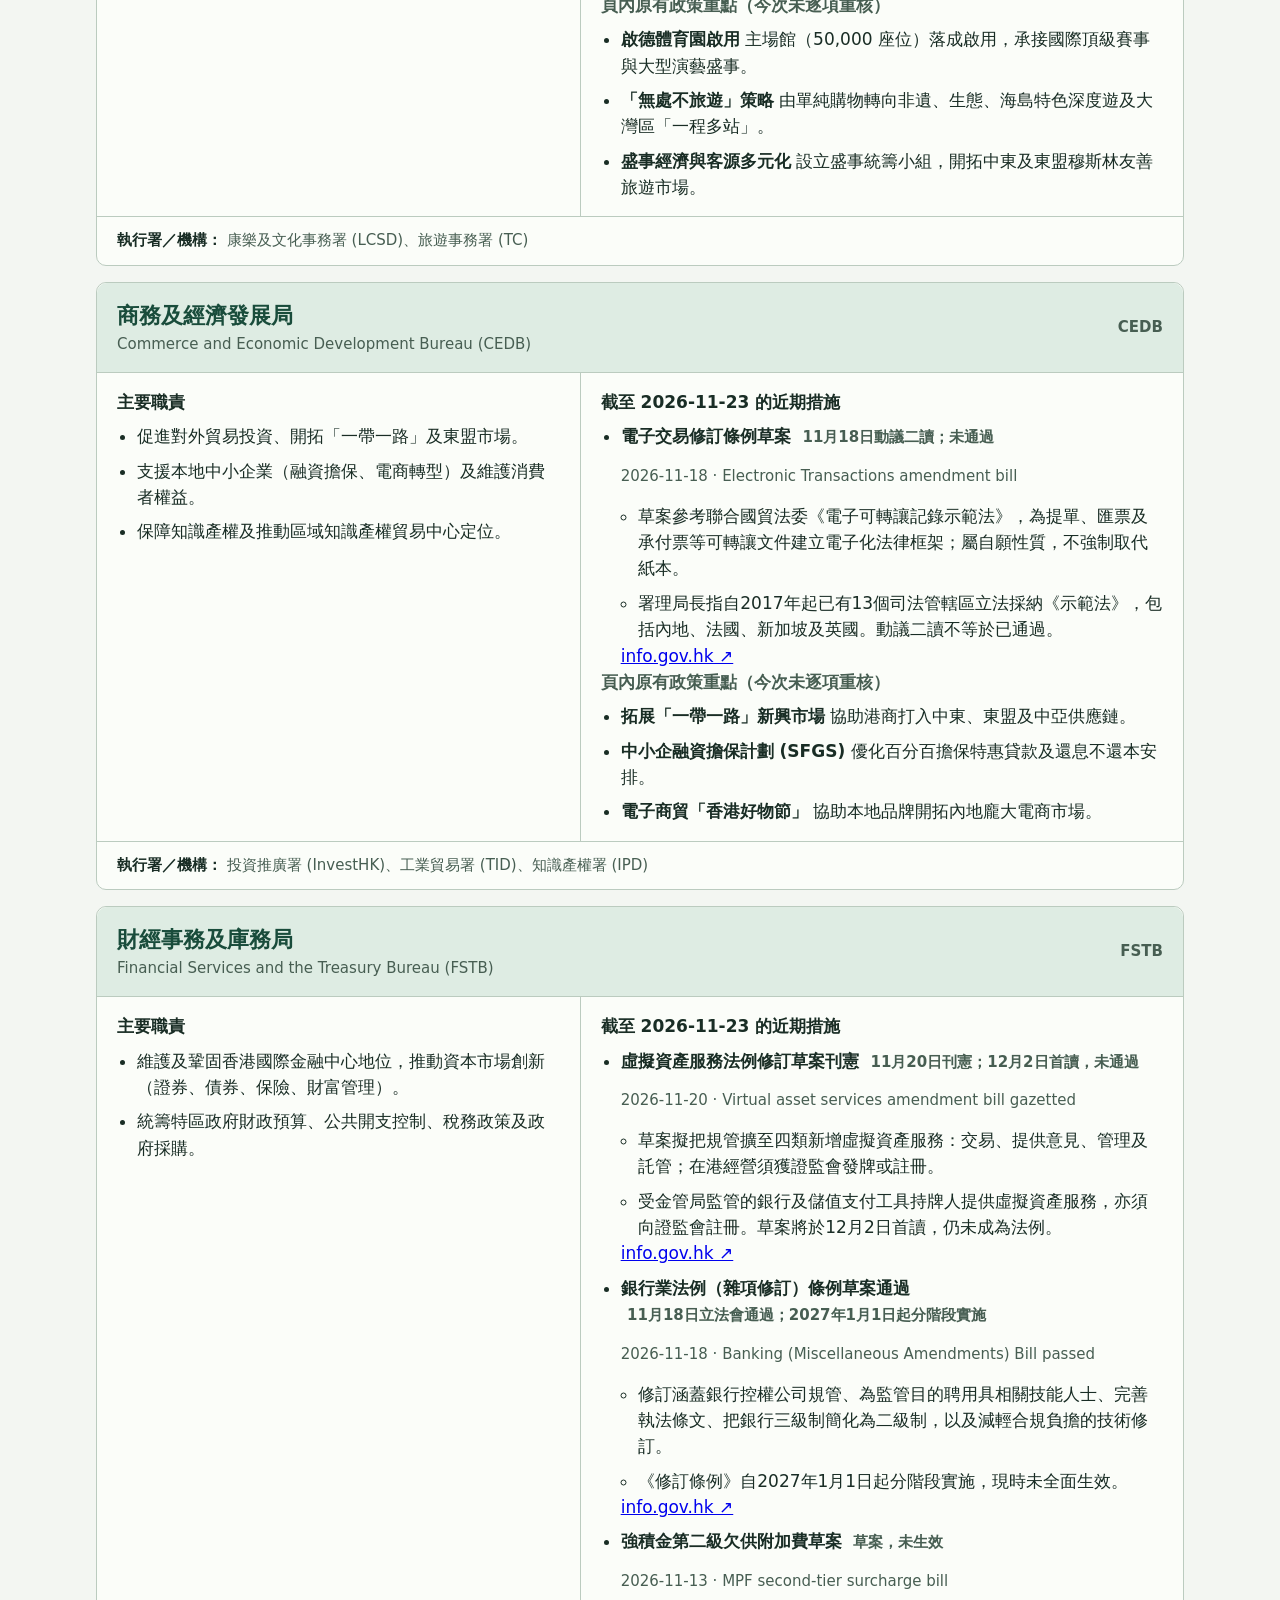
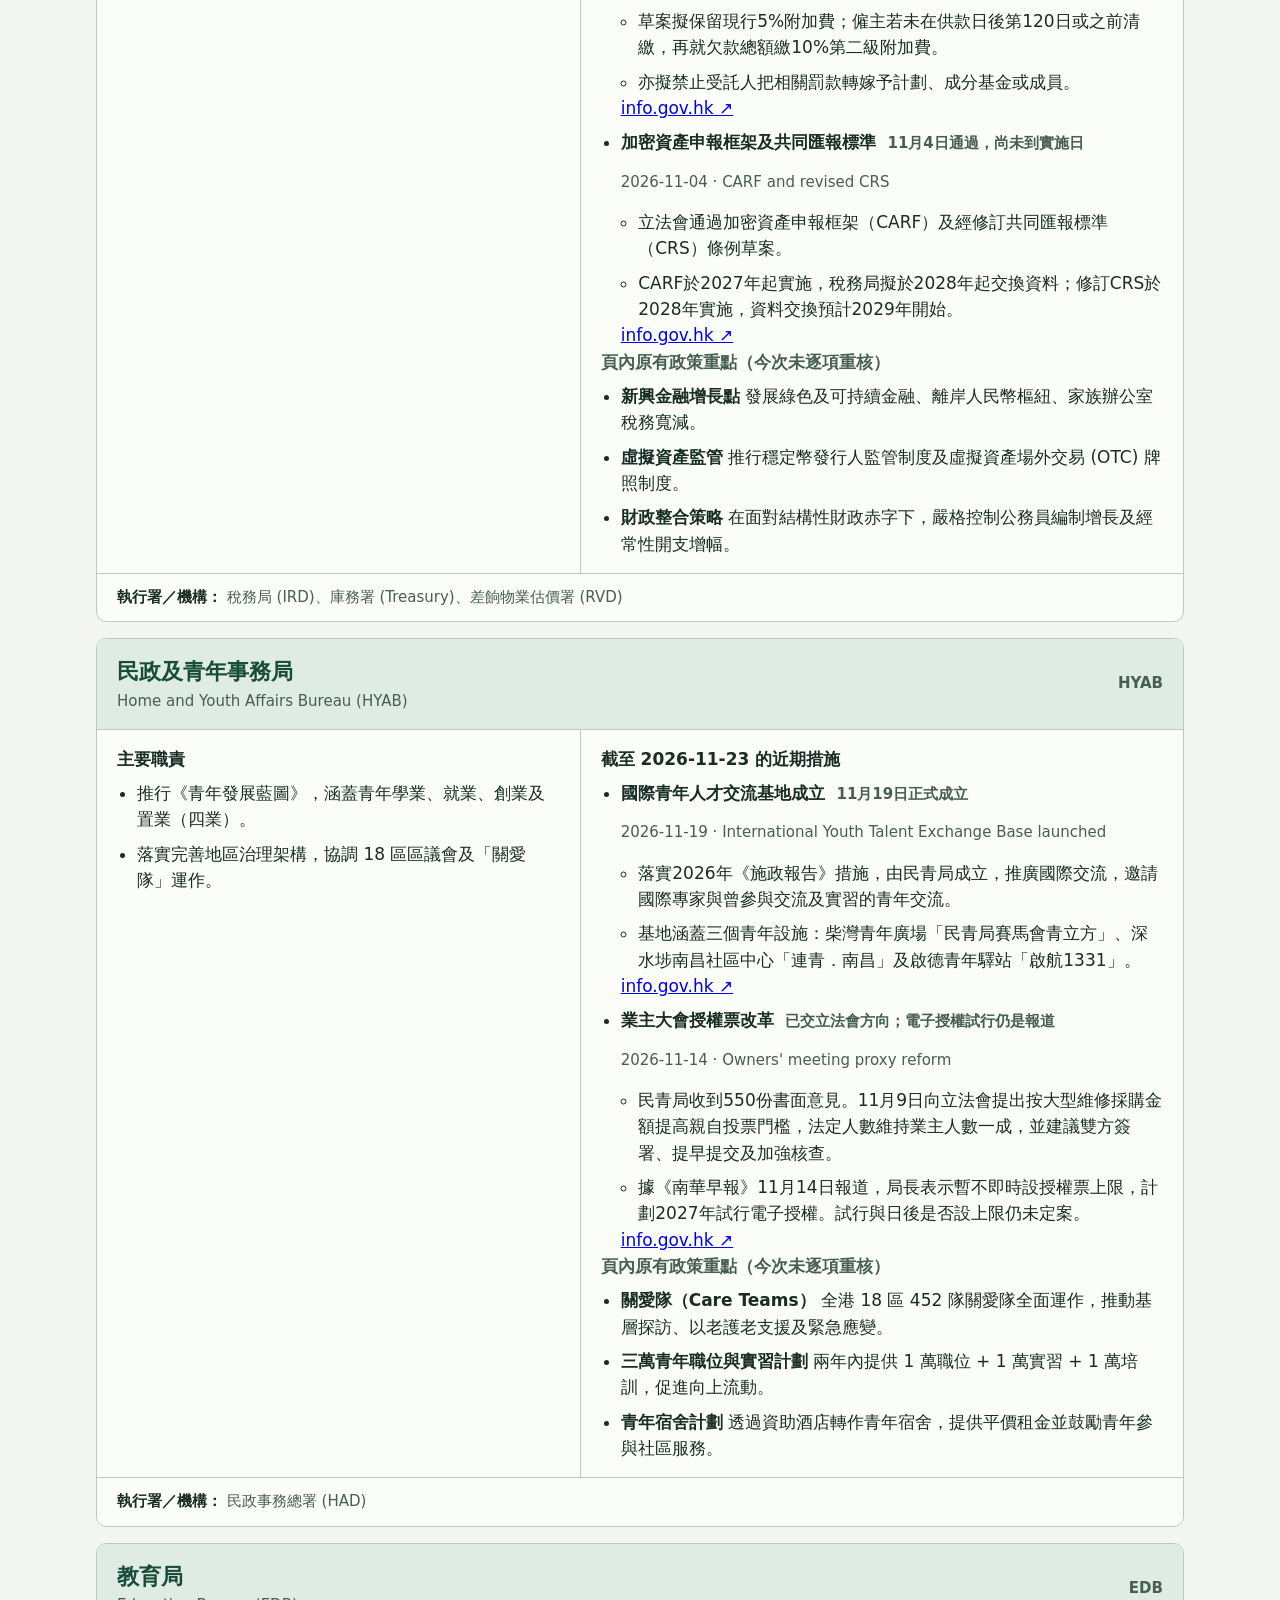
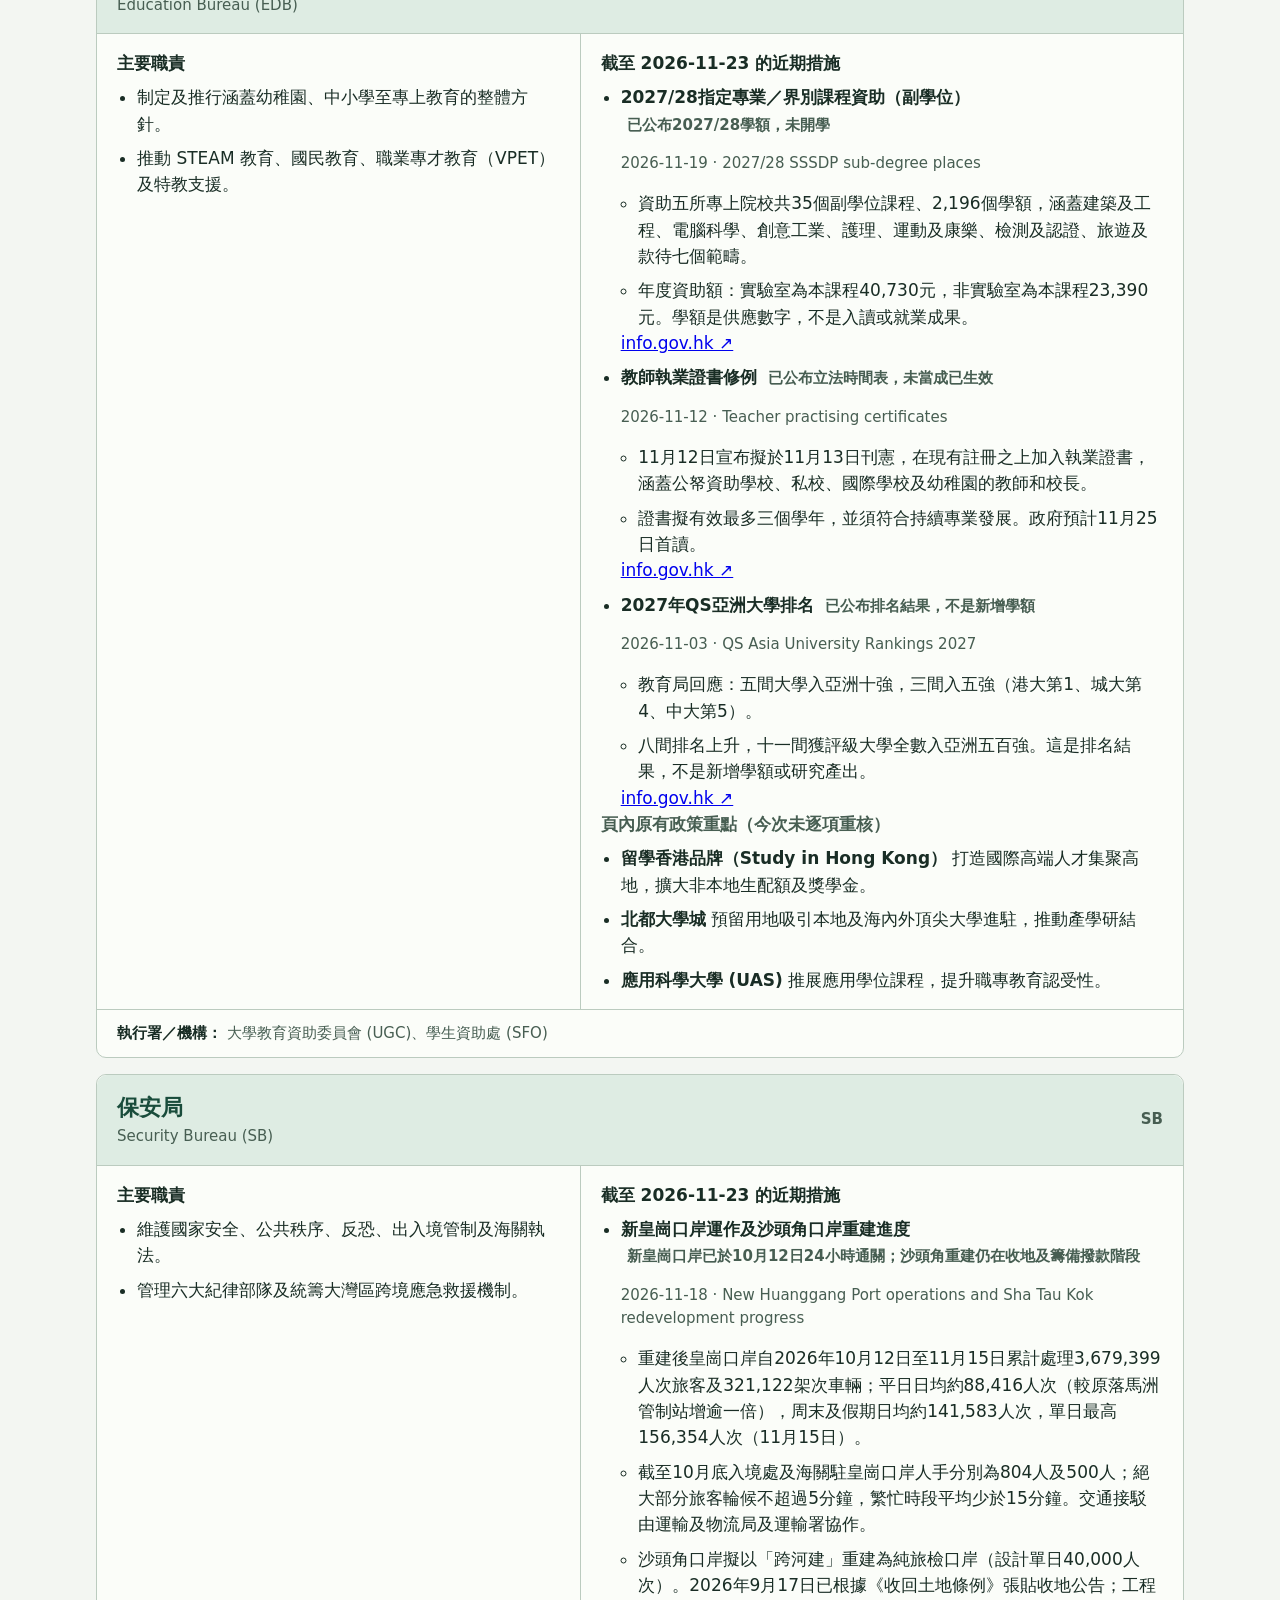
==== commit 69691d45: "Improve Study Hub reading size" ====
--- a/docs/bureaux/index.html
+++ b/docs/bureaux/index.html
@@ -7,7 +7,7 @@
   <meta name="apple-mobile-web-app-capable" content="yes" />
   <meta name="description" content="香港特區政府決策局架構、中英文名稱、職責及最新政策速查（JRE 備試專用）" />
   <title>政府決策局及最新政策 · JRE Study Hub</title>
-  <link rel="stylesheet" href="../shell/study-theme.css?v=20261111" />
+  <link rel="stylesheet" href="../shell/study-theme.css?v=20261127type" />
   <link rel="stylesheet" href="../shell/tabbar.css?v=20261111" />
   <link rel="stylesheet" href="styles.css?v=20261123a" />
 </head>
--- a/docs/shell/study-theme.css
+++ b/docs/shell/study-theme.css
@@ -24,8 +24,8 @@
   --space-10: 2.5rem;
   --space-12: 3rem;
   --space-16: 4rem;
-  --text-small: .875rem;
-  --text-body: 1rem;
+  --text-small: .9375rem;
+  --text-body: 1.0625rem;
   --text-section: 1.125rem;
   --radius: .625rem;
   --content-width: 72rem;
@@ -42,6 +42,7 @@
   background: var(--color-paper);
   color: var(--color-ink);
   font-family: var(--font-body);
+  font-size: var(--text-body);
 }
 
 .study-screen :where(h1, h2, h3) {
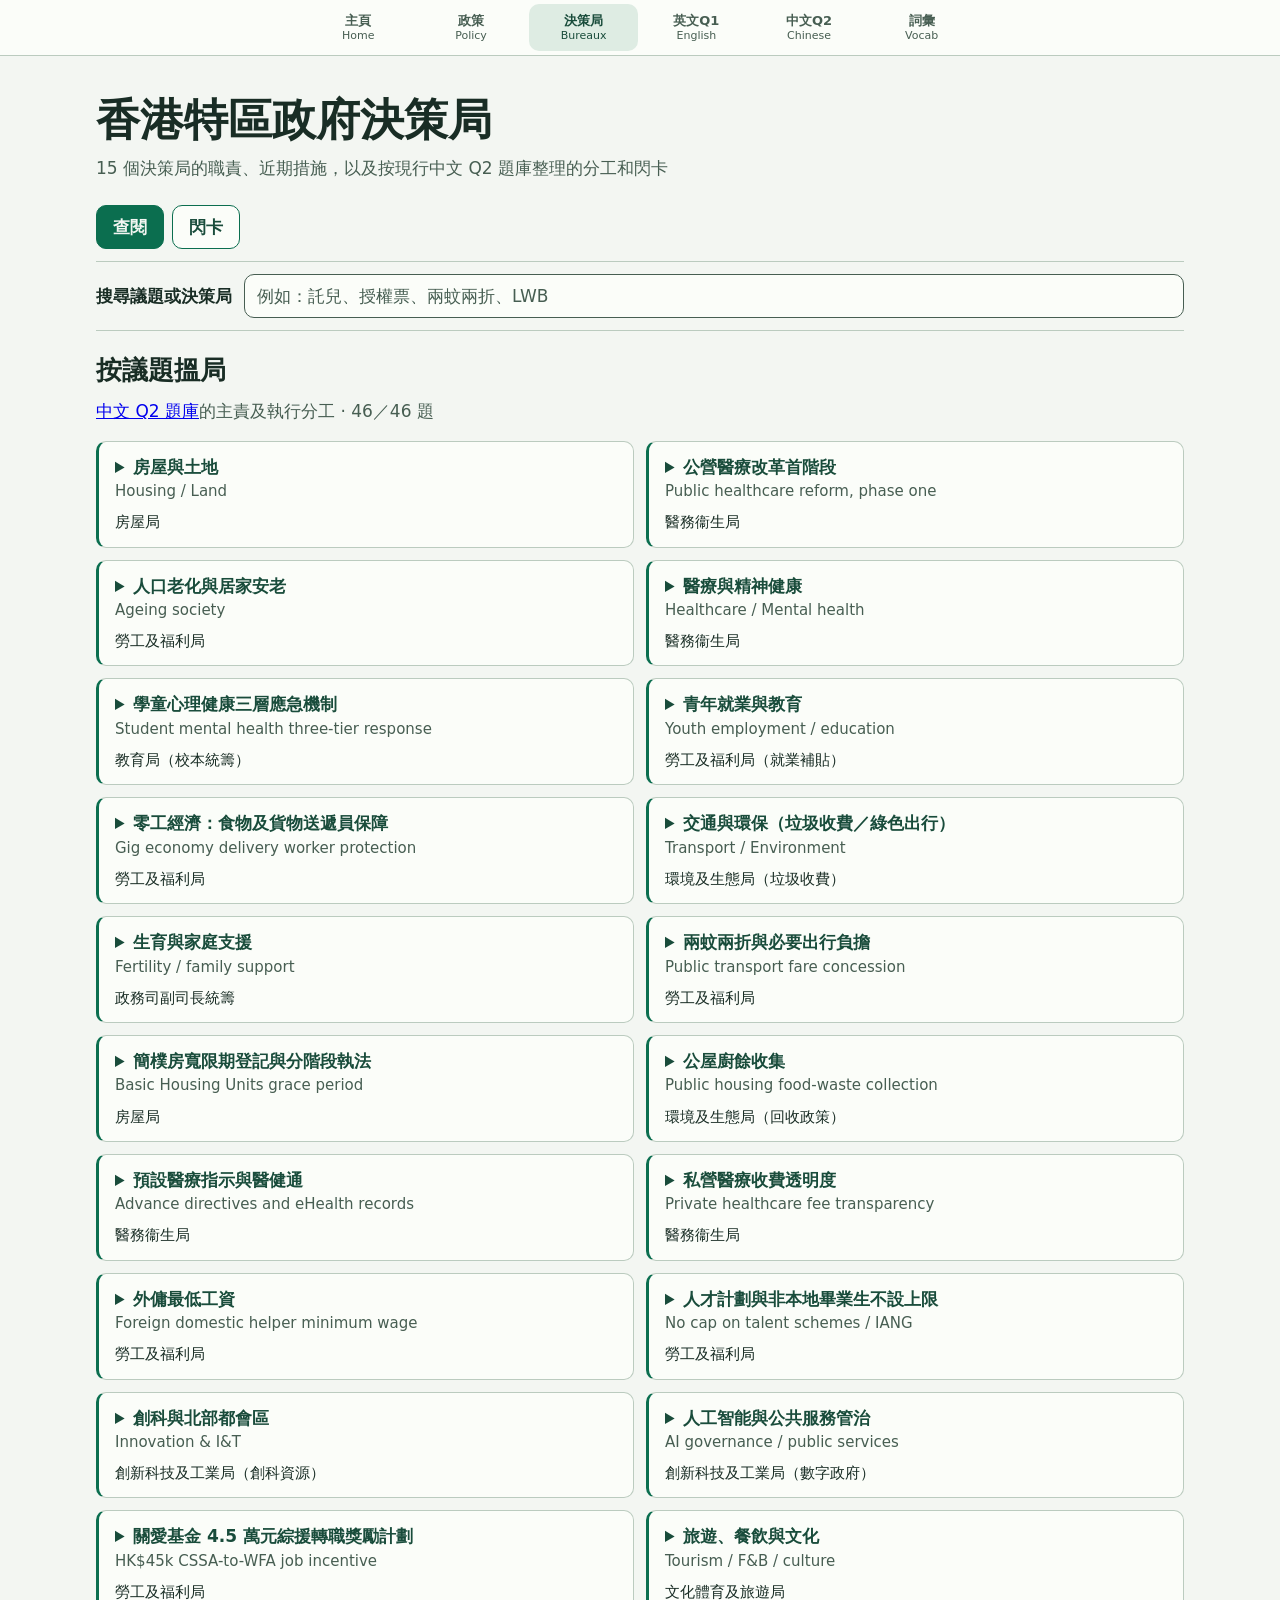
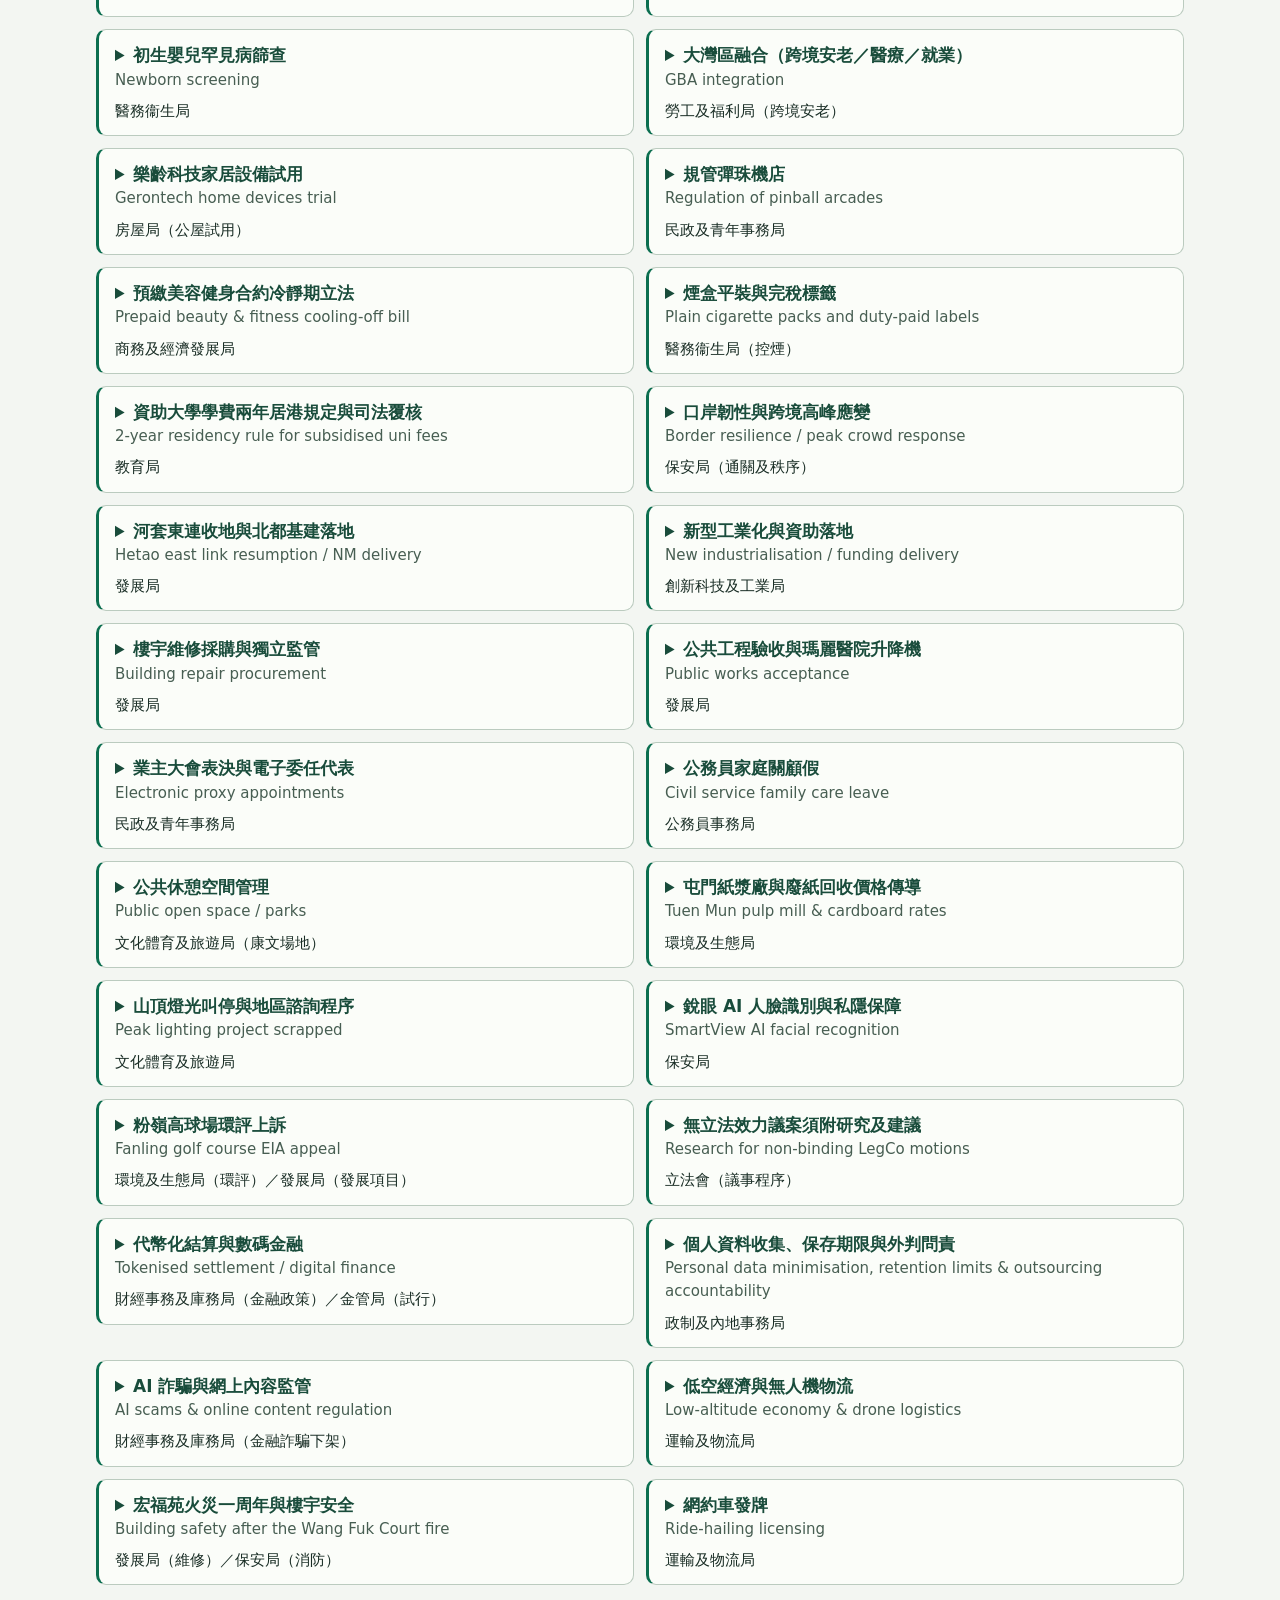
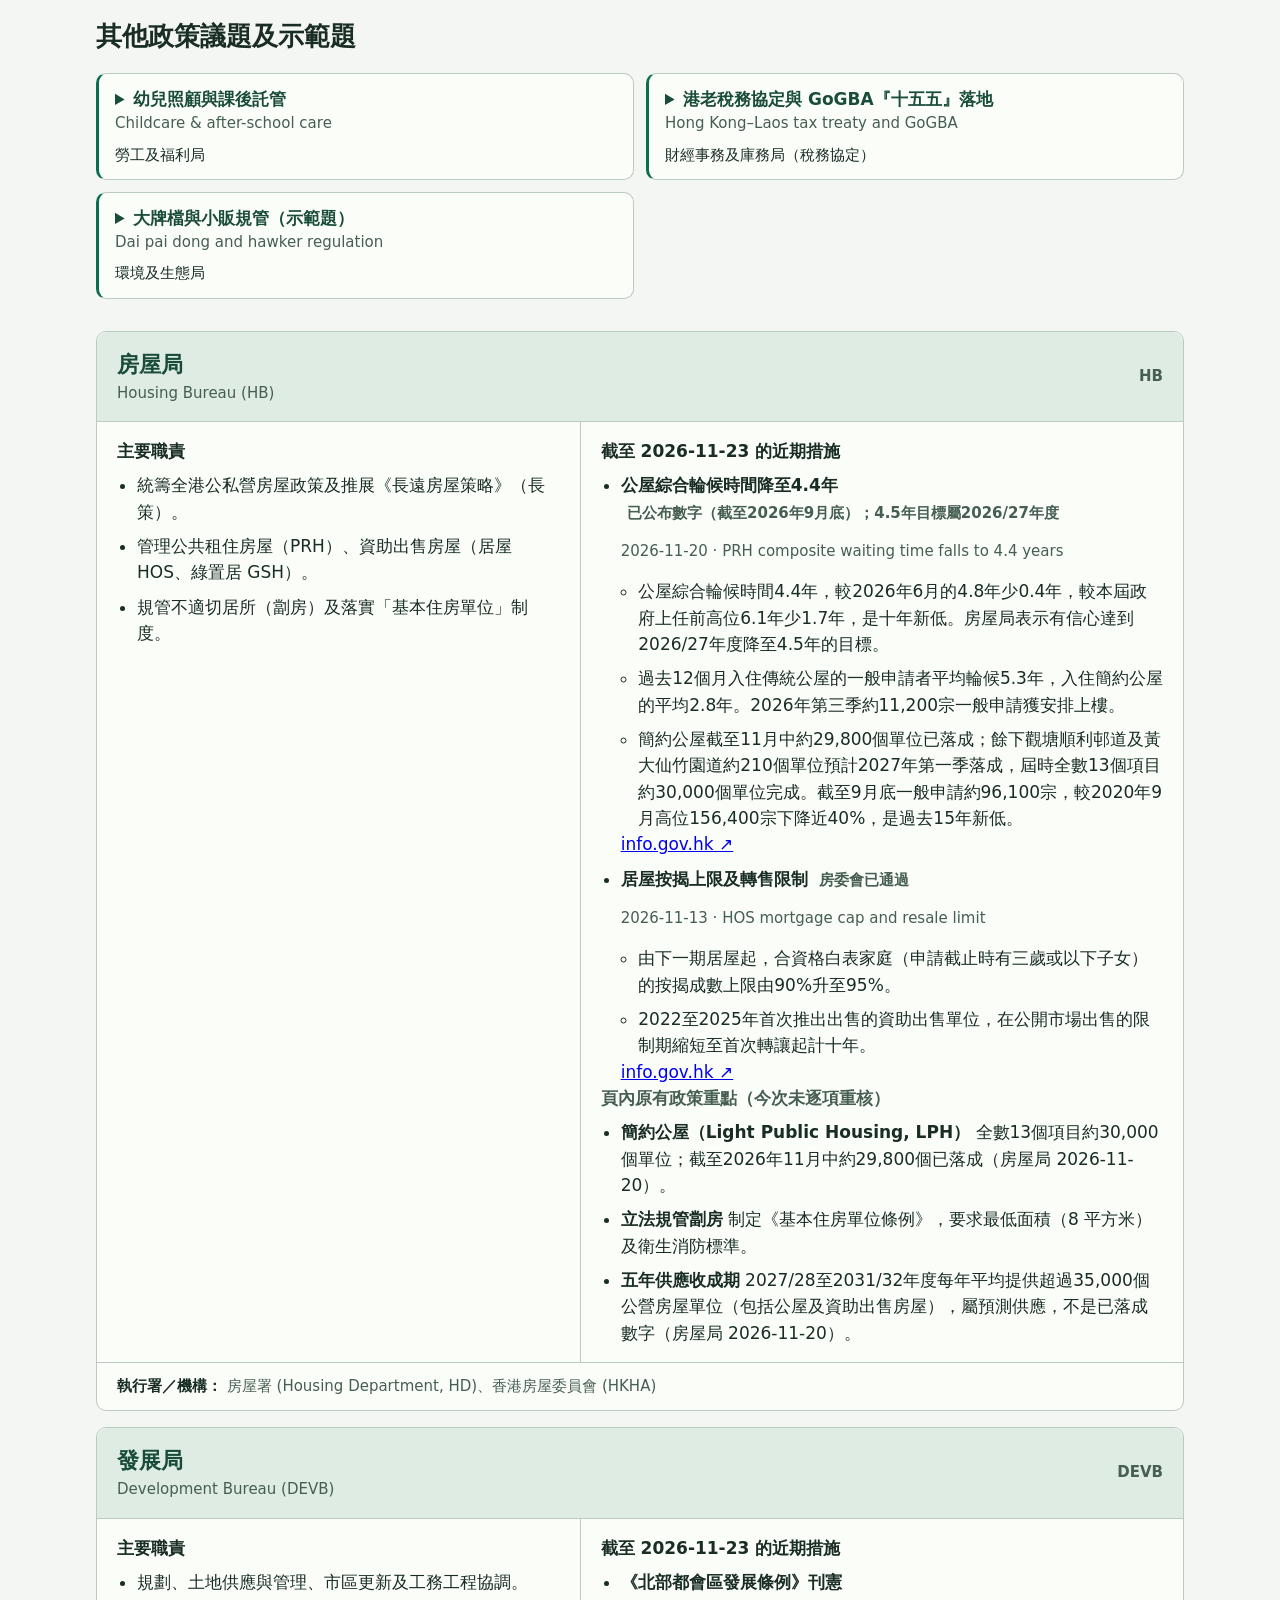
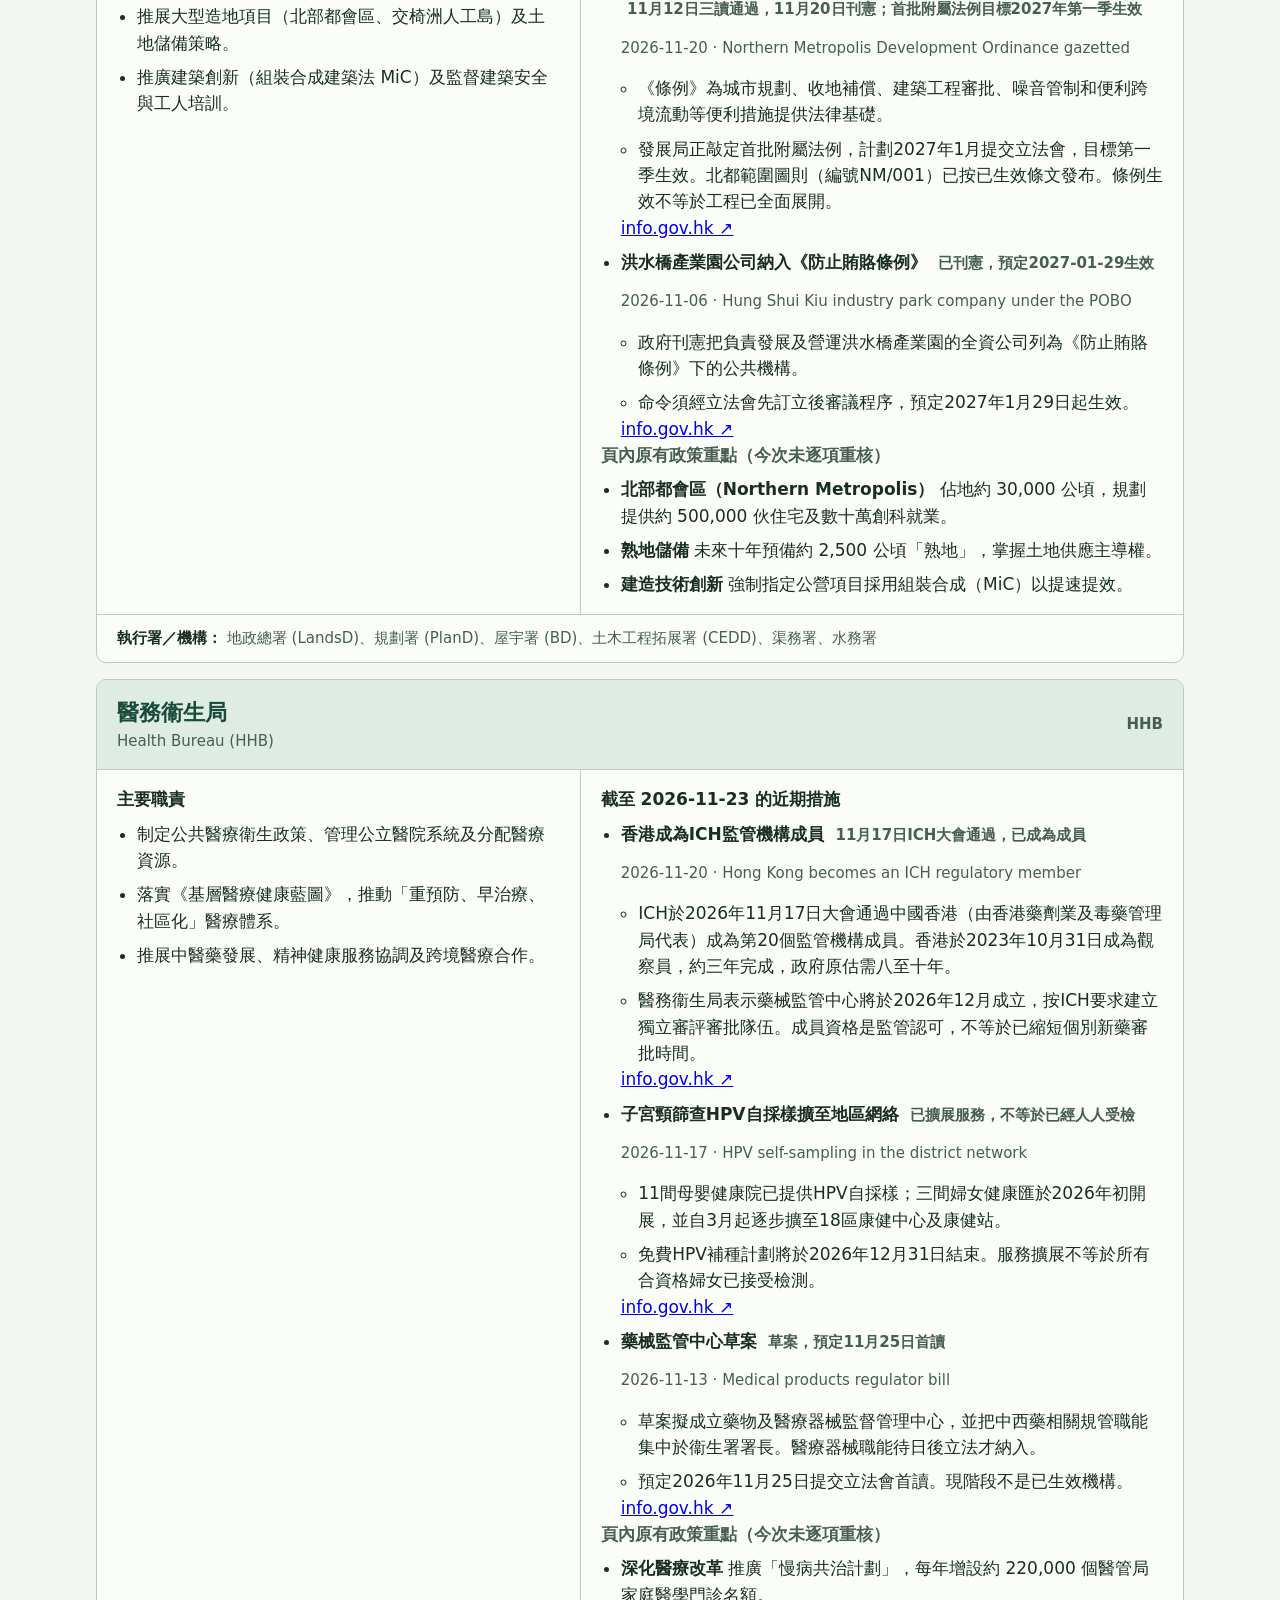
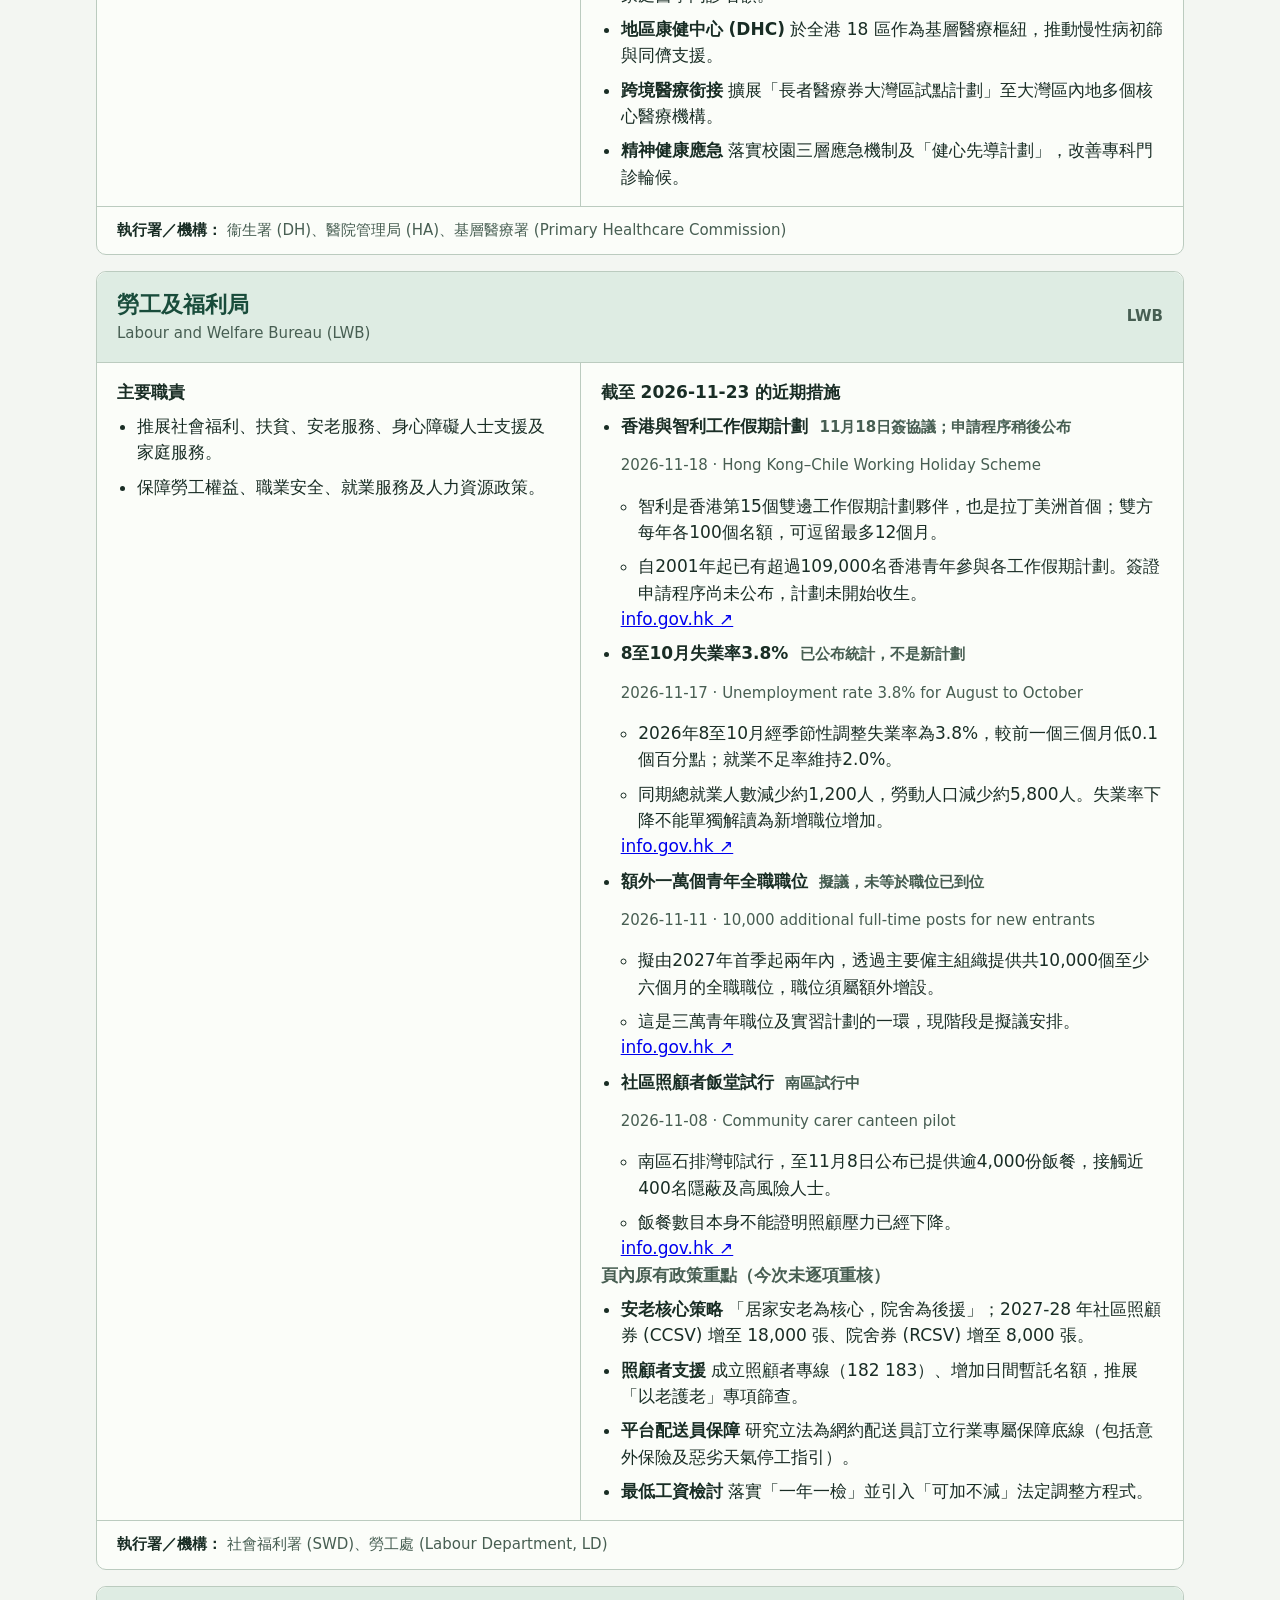
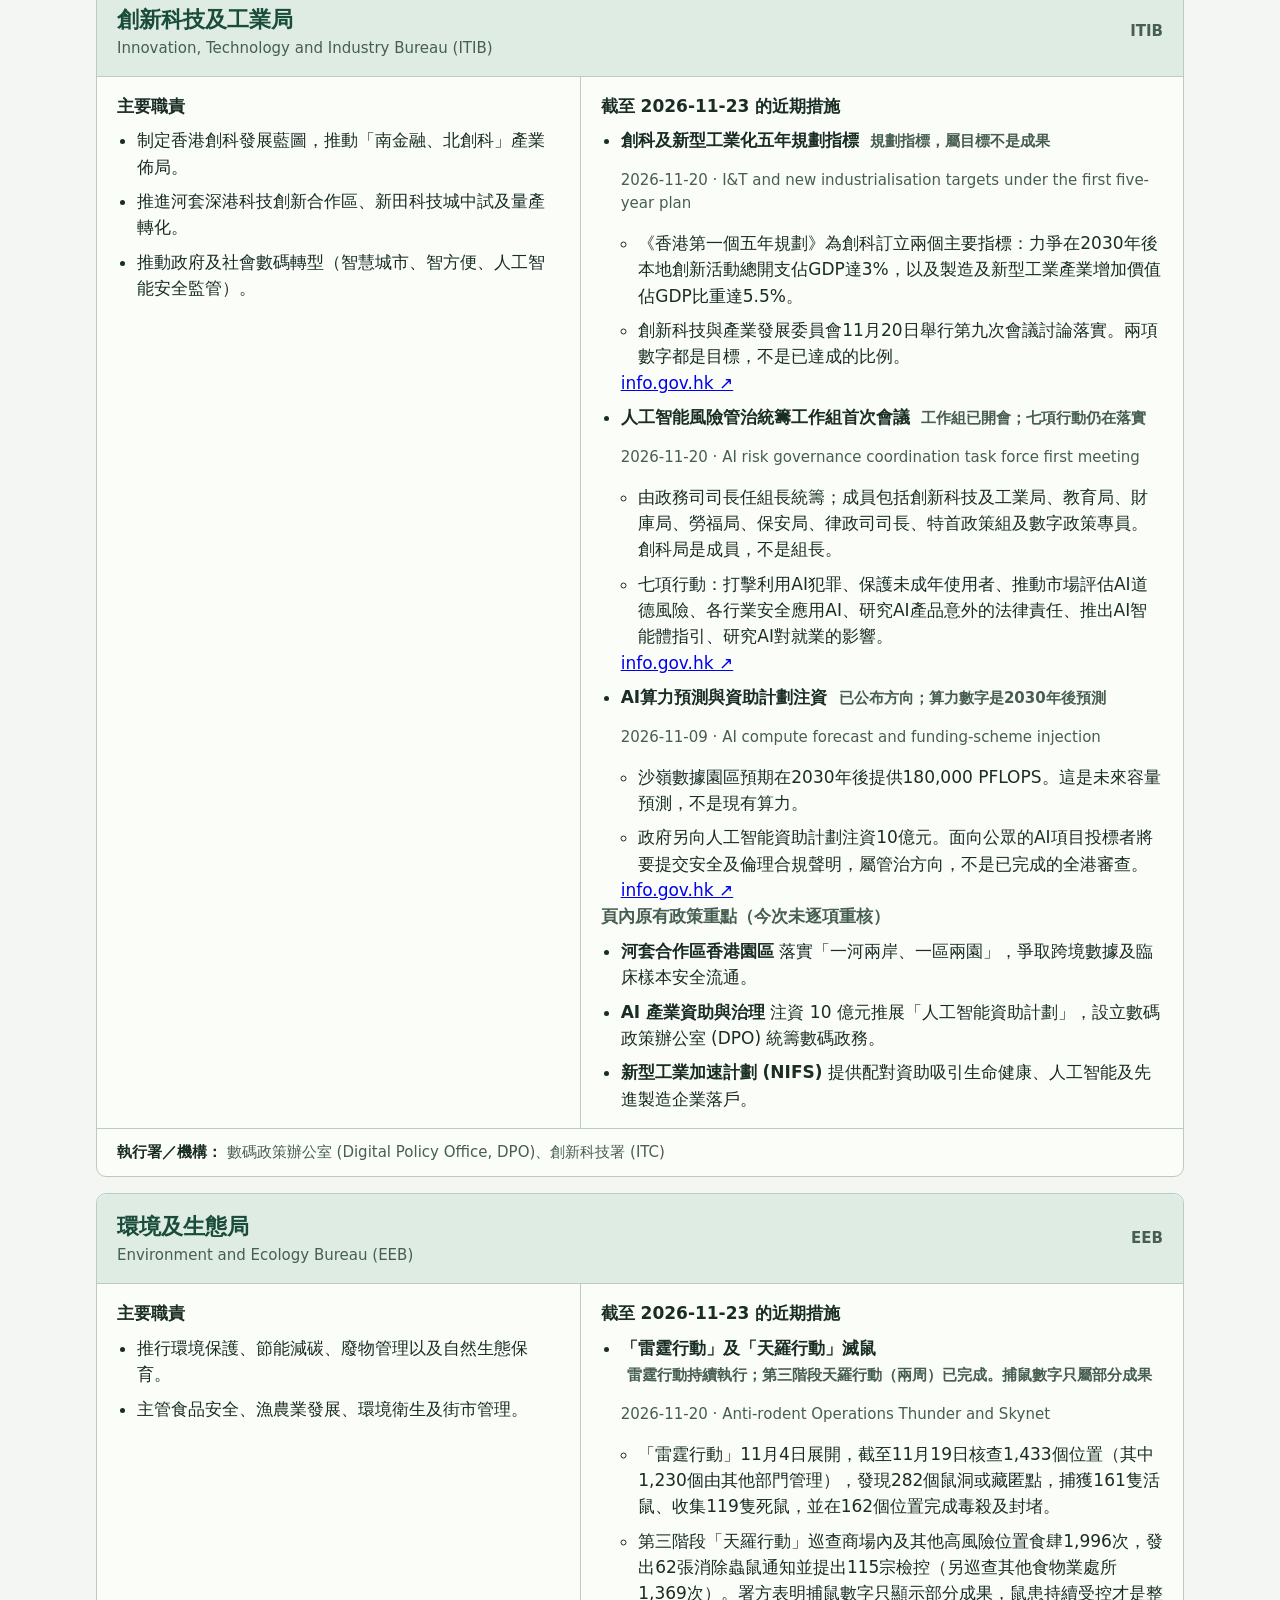
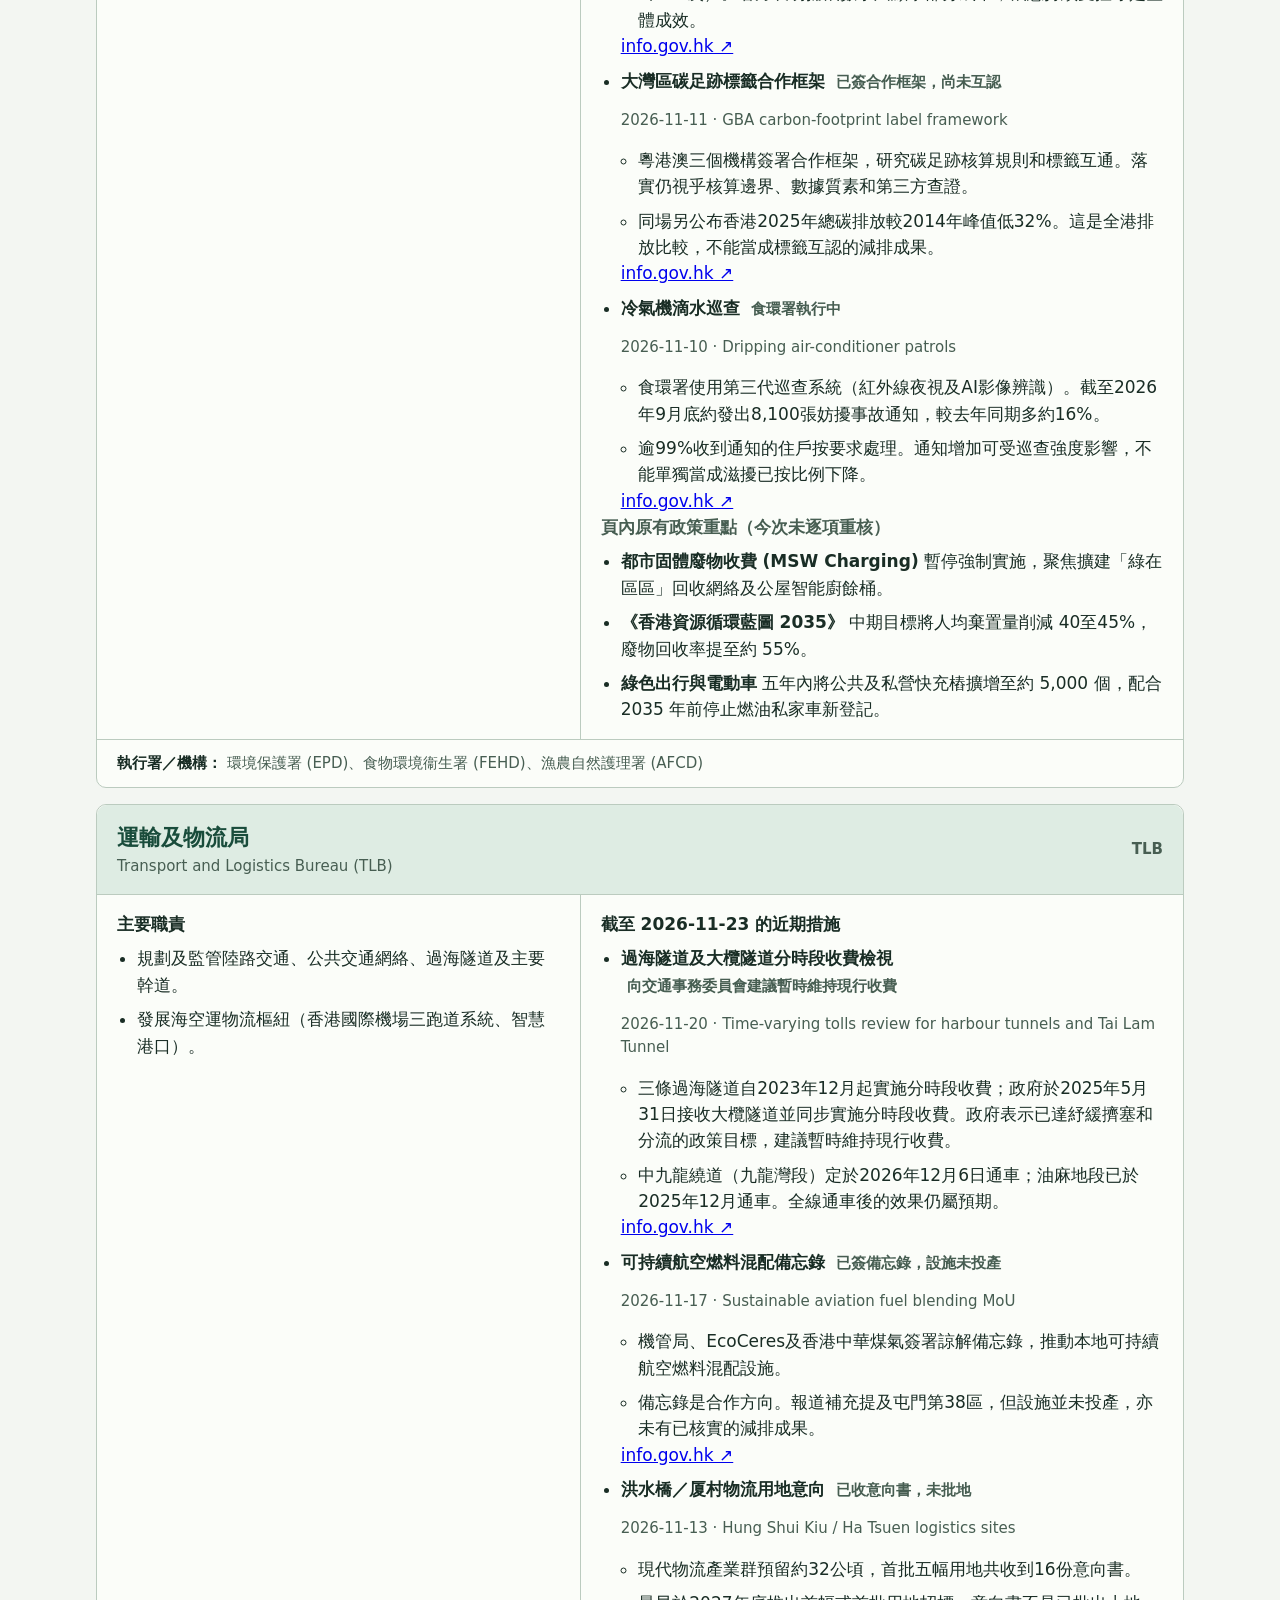
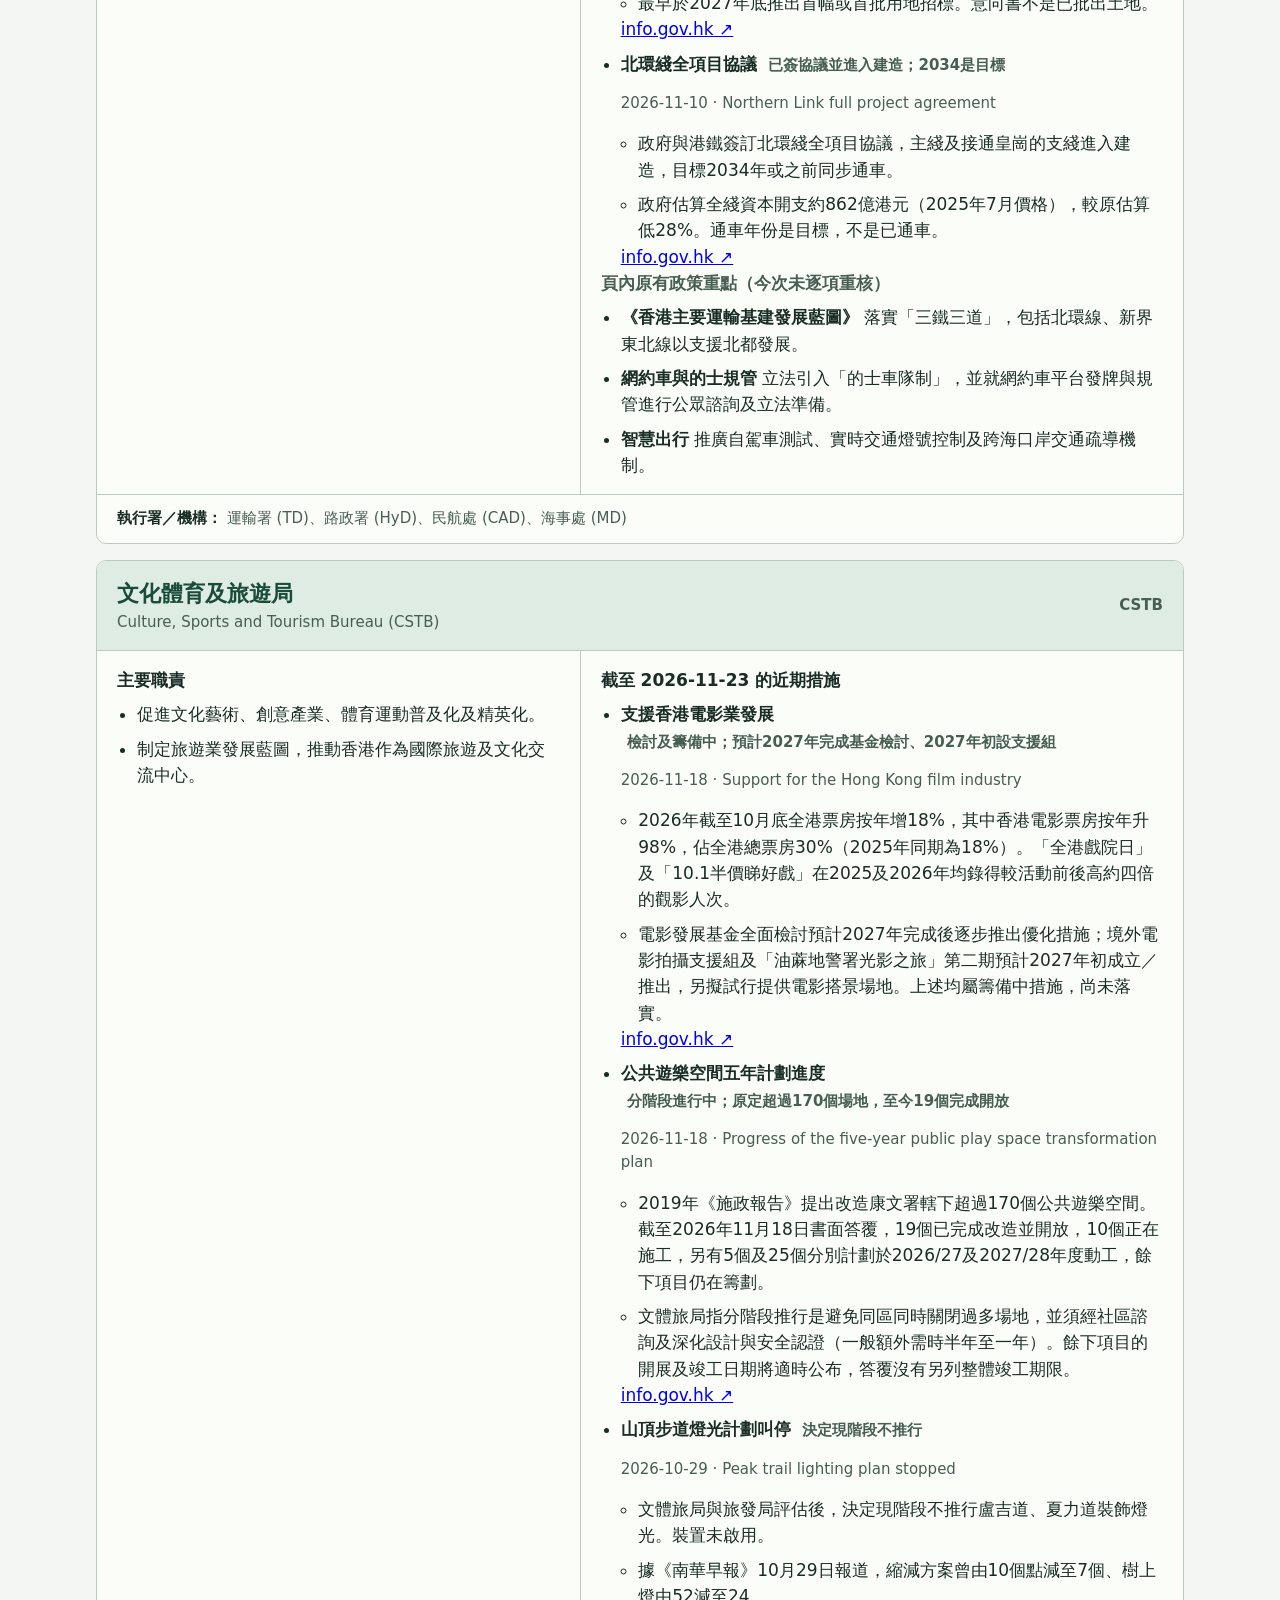
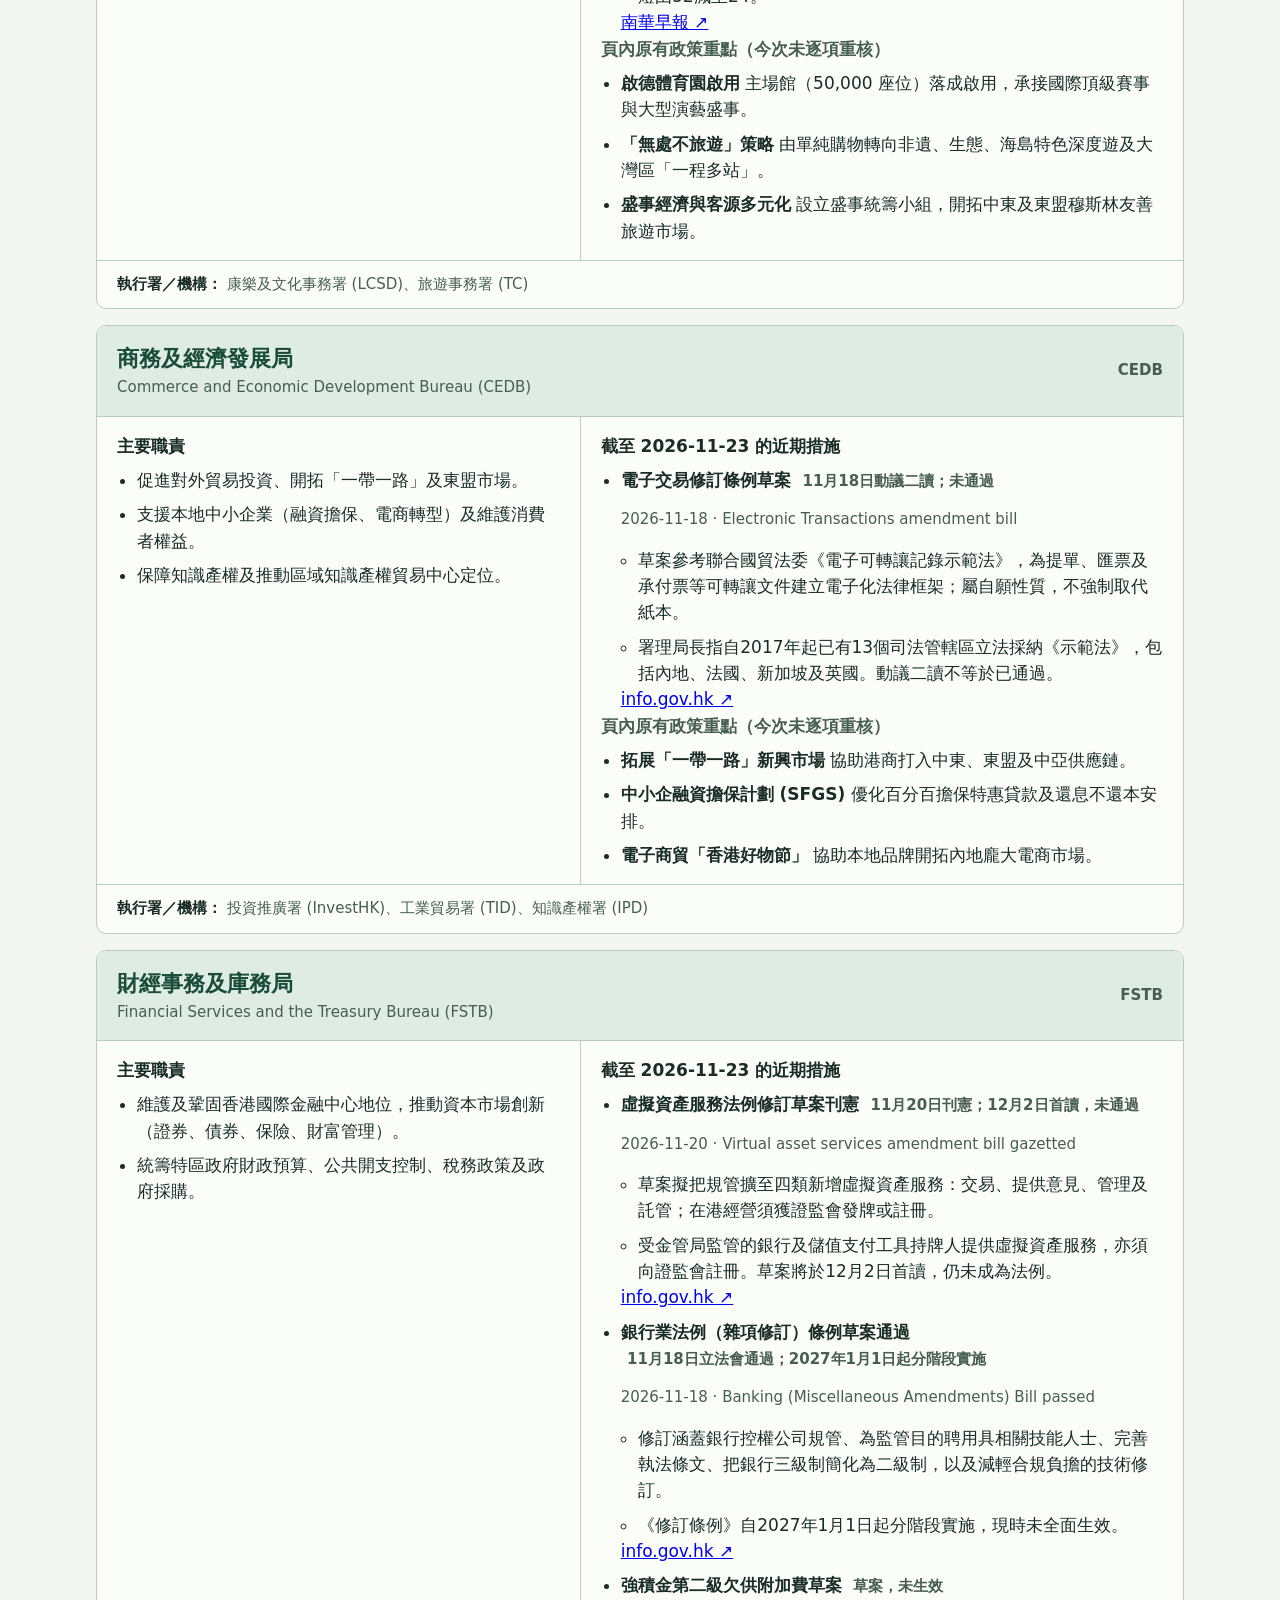
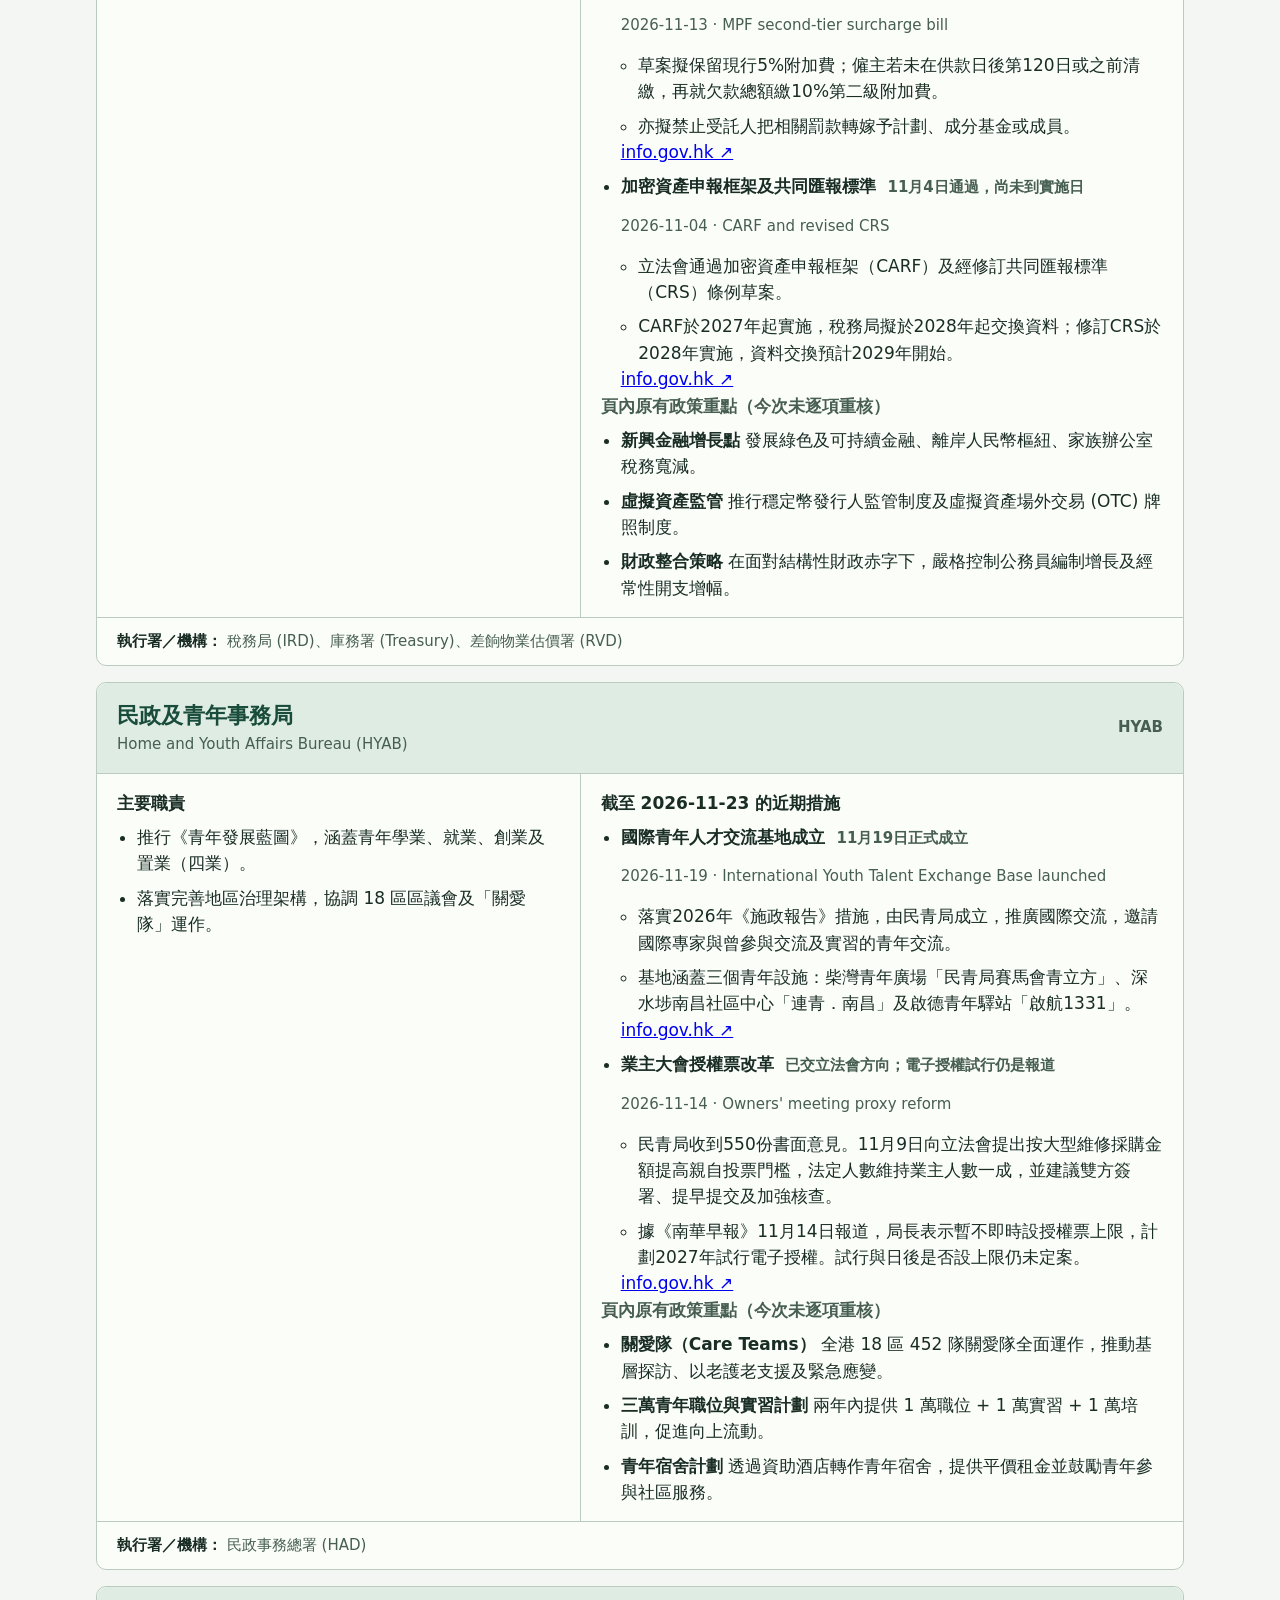
==== commit 3562c16c: "Align policy revision cards and bureaux with the current Q2 bank" ====
--- a/docs/bureaux/index.html
+++ b/docs/bureaux/index.html
@@ -16,7 +16,7 @@
     <div class="header-inner">
       <div class="brand-text">
         <h1>香港特區政府決策局</h1>
-        <p>15 個決策局的職責、截至 2026-11-23 的近期措施，以及同一資料的閃卡</p>
+        <p>15 個決策局的職責、近期措施，以及按現行中文 Q2 題庫整理的分工和閃卡</p>
       </div>
     </div>
   </header>
@@ -36,369 +36,13 @@
 
     <section class="issue-lookup" id="issue-lookup" aria-labelledby="issue-title">
       <h2 id="issue-title">按議題搵局</h2>
-      <p>涵蓋 <a href="../q2/?v=20261116#bank">中文 Q2 題庫</a> 22 題及大牌檔示範題。按實際措施揀主責局，展開睇協作、執行分工同答題例句。</p>
-      <div class="issue-grid">
-        <details class="issue-card" id="issue-childcare" data-keywords="託兒 托兒 托管 兒童照顧 在校課託 課餘託管 childcare after school care">
-          <summary>
-            <span><strong>幼兒照顧與課後託管</strong><span class="issue-en" lang="en">Childcare &amp; after-school care</span></span>
-            <span class="issue-lead">勞工及福利局</span>
-          </summary>
-          <div class="issue-body">
-            <dl>
-              <dt>主責／統籌</dt><dd>勞工及福利局：福利服務及名額規劃。</dd>
-              <dt>協作</dt><dd>教育局協調學校參與及校內安排。</dd>
-              <dt>執行</dt><dd>社會福利署、學校及地區服務機構配對名額和提供服務。</dd>
-            </dl>
-            <p class="issue-example"><strong>答題例句</strong> 建議由勞工及福利局聯同教育局，透過社會福利署、學校及地區服務機構按區盤點輪候人數和服務時段，優先在缺口較大的地區加開名額或延長服務時間。</p>
-            <a href="https://www.info.gov.hk/gia/general/202606/17/P2026061700451.htm">官方資料 ↗</a>
-          </div>
-        </details>
-        <details class="issue-card" id="issue-family-support" data-brief-id="fertility-family" data-keywords="現金支援 新生嬰兒獎勵金 出生 津貼 生育醫療 IVF 住屋 baby bonus housing fertility">
-          <summary>
-            <span><strong>生育與家庭支援</strong><span class="issue-en" lang="en">Fertility &amp; family support</span></span>
-            <span class="issue-lead">政務司副司長統籌</span>
-          </summary>
-          <div class="issue-body">
-            <dl>
-              <dt>主責／統籌</dt><dd>政務司副司長統籌：適用於現金、託兒、住屋及生育醫療並行的跨局方案。</dd>
-              <dt>協作</dt><dd>勞福局管託兒，房屋局管住屋支援，醫務衞生局管生育醫療。涉及免稅額或印花稅時，加入財經事務及庫務局。</dd>
-              <dt>執行</dt><dd>各主管部門提供及更新各自的資格、申請和轉介資料。</dd>
-            </dl>
-            <p class="issue-example"><strong>答題例句</strong> 建議由政務司副司長統籌，在保留適量新生嬰兒現金支援的同時，整合託兒、住屋及生育醫療的申請資訊，讓家庭可在同一入口查閱資格及轉介安排。</p>
-            <a href="https://www.info.gov.hk/gia/general/202609/30/P2026093000287.htm">官方資料 ↗</a>
-          </div>
-        </details>
-        <details class="issue-card" id="issue-proxy-votes" data-brief-id="building-proxy-votes" data-keywords="授權票 代理人 業主立案法團 大廈管理 表決 電子投票 委任代表 proxy owners voting">
-          <summary>
-            <span><strong>業主大會表決與電子委任代表</strong><span class="issue-en" lang="en">Owners’ meetings &amp; proxy voting</span></span>
-            <span class="issue-lead">民政及青年事務局</span>
-          </summary>
-          <div class="issue-body">
-            <dl>
-              <dt>主責／統籌</dt><dd>民政及青年事務局：負責《建築物管理條例》下的業主大會程序和委任代表制度。</dd>
-              <dt>協作</dt><dd>涉及電子身分核實時，可由數字政策辦公室提供技術支援。</dd>
-              <dt>執行</dt><dd>民政事務總署、物管公司及業主立案法團按各自職責提供支援或處理授權文書。</dd>
-            </dl>
-            <p class="issue-example"><strong>答題例句</strong> 建議由民政及青年事務局先在有意參與的屋苑試行電子委任代表，設身份核實及異議渠道，並保留紙本途徑。</p>
-            <a href="https://www.info.gov.hk/gia/general/202611/09/P2026110900590.htm">官方資料 ↗</a>
-          </div>
-        </details>
-        <details class="issue-card" id="issue-building-works" data-brief-id="building-repair-procurement" data-keywords="圍標 維修招標 預審名單 強制驗樓 工程採購 tender bid rigging procurement">
-          <summary>
-            <span><strong>樓宇維修採購與獨立監管</strong><span class="issue-en" lang="en">Building repairs &amp; tenders</span></span>
-            <span class="issue-lead">發展局</span>
-          </summary>
-          <div class="issue-body">
-            <dl>
-              <dt>主責／統籌</dt><dd>發展局：負責大型維修工程規管及招標支援改革。</dd>
-              <dt>協作</dt><dd>涉及房委會屋苑工程時，房屋局按適用監管安排協作。</dd>
-              <dt>執行</dt><dd>屋宇署負責法定規管。擬設的樓宇維修支援及服務局負責支援業主，兩者分工。</dd>
-            </dl>
-            <p class="issue-example"><strong>答題例句</strong> 建議由發展局訂立預審及評標要求，公開利益申報與主要評標準則，讓業主比較合資格標書。</p>
-            <a href="https://www.devb.gov.hk/tc/publications_and_press_releases/press/index_id_15625.html">官方資料 ↗</a>
-          </div>
-        </details>
-        <details class="issue-card" id="issue-public-works" data-brief-id="public-works-lift-acceptance" data-keywords="瑪麗醫院 升降機 電梯 監工 工程質素 問責 lift acceptance construction">
-          <summary>
-            <span><strong>公共工程驗收與瑪麗醫院升降機</strong><span class="issue-en" lang="en">Public works inspection &amp; reporting</span></span>
-            <span class="issue-lead">發展局</span>
-          </summary>
-          <div class="issue-body">
-            <dl>
-              <dt>主責／統籌</dt><dd>發展局：處理政府工程監管與驗收問題。</dd>
-              <dt>協作</dt><dd>涉及醫院啟用或服務安排時，與醫務衞生局及醫院管理局協調。</dd>
-              <dt>執行</dt><dd>建築署負責項目監督，機電工程署按其職能處理升降機安全規管。</dd>
-            </dl>
-            <p class="issue-example"><strong>答題例句</strong> 建議由發展局要求項目團隊在安裝前覆核關鍵尺寸，設重大缺陷通報門檻，並向使用部門定期交代修復進度。</p>
-            <a href="https://www.info.gov.hk/gia/general/202611/13/P2026111300247.htm">官方資料 ↗</a>
-          </div>
-        </details>
-        <details class="issue-card" id="issue-fare-concession" data-brief-id="two-dollar-fare-concession" data-keywords="二元優惠 兩元優惠 公共交通 長車短搭 樂悠咭 長者 殘疾人士 fare concession subsidy">
-          <summary>
-            <span><strong>兩蚊兩折與必要出行負擔</strong><span class="issue-en" lang="en">Concessionary fares</span></span>
-            <span class="issue-lead">勞工及福利局</span>
-          </summary>
-          <div class="issue-body">
-            <dl>
-              <dt>主責／統籌</dt><dd>勞工及福利局：負責長者及合資格殘疾人士票價優惠的政策檢視。</dd>
-              <dt>協作</dt><dd>運輸及物流局就交通安排協作。</dd>
-              <dt>執行</dt><dd>運輸署及公共交通營辦商配合實施，提供路線和票價資訊。</dd>
-            </dl>
-            <p class="issue-example"><strong>答題例句</strong> 建議由勞工及福利局聯同運輸及物流局檢視補貼開支和乘客出行變化，並追蹤有跨區覆診或上班需要人士的負擔。</p>
-            <a href="https://www.info.gov.hk/gia/general/202603/23/P2026032300131.htm">官方資料 ↗</a>
-          </div>
-        </details>
-        <details class="issue-card" id="issue-housing-land" data-brief-id="housing-land" data-keywords="公屋 居屋 簡約公屋 熟地 土地供應 4.8 4.4 PRH housing">
-          <summary>
-            <span><strong>房屋與土地</strong><span class="issue-en" lang="en">Housing and land</span></span>
-            <span class="issue-lead">房屋局</span>
-          </summary>
-          <div class="issue-body">
-            <dl>
-              <dt>主責／統籌</dt><dd>房屋局：規劃公營房屋供應及輪候安排。</dd>
-              <dt>協作</dt><dd>發展局協調造地、規劃和基建，牽涉私宅供地時一併檢視土地時間表。</dd>
-              <dt>執行</dt><dd>房委會及房屋署推展相關建屋及編配，地政總署按安排處理土地。</dd>
-            </dl>
-            <p class="issue-example"><strong>答題例句</strong> 建議由房屋局聯同發展局把熟地交付、建屋及入伙排成一張時間表，逐季核對實際入伙和綜合輪候時間。</p>
-            <a href="https://www.news.gov.hk/eng/2026/08/20260813/20260813_163217_854.html">官方資料 ↗</a>
-          </div>
-        </details>
-        <details class="issue-card" id="issue-healthcare" data-brief-id="healthcare" data-keywords="精神科 地區康健中心 家庭醫學門診 primary care mental health">
-          <summary>
-            <span><strong>醫療與精神健康</strong><span class="issue-en" lang="en">Healthcare and mental health</span></span>
-            <span class="issue-lead">醫務衞生局</span>
-          </summary>
-          <div class="issue-body">
-            <dl>
-              <dt>主責／統籌</dt><dd>醫務衞生局：統籌基層醫療、精神健康及公營醫療資源。</dd>
-              <dt>協作</dt><dd>勞工及福利局和教育局按需要銜接社區及校園支援。</dd>
-              <dt>執行</dt><dd>基層醫療署及地區康健中心提供基層服務，醫管局負責公營診療與專科轉介，社署及營辦機構支援社區個案。</dd>
-            </dl>
-            <p class="issue-example"><strong>答題例句</strong> 建議由醫務衞生局與勞福局先完善地區篩查和轉介，再按高風險個案輪候與急症容量決定擴充次序。</p>
-            <a href="https://www.policyaddress.gov.hk/2026/tc/chapter7.html#health">官方資料 ↗</a>
-          </div>
-        </details>
-        <details class="issue-card" id="issue-elderly-care" data-brief-id="elderly-care" data-keywords="長者 服務券 日間護理 照顧者 安老院舍 elderly voucher">
-          <summary>
-            <span><strong>人口老化與居家安老</strong><span class="issue-en" lang="en">Ageing and ageing in place</span></span>
-            <span class="issue-lead">勞工及福利局</span>
-          </summary>
-          <div class="issue-body">
-            <dl>
-              <dt>主責／統籌</dt><dd>勞工及福利局：決定社區照顧、日間護理及院舍服務如何分配。</dd>
-              <dt>協作</dt><dd>由醫務衞生局協助銜接出院、復康及基層醫療。</dd>
-              <dt>執行</dt><dd>社署及服務營辦者按照顧需要評估和提供服務，醫管局配合出院轉介。</dd>
-            </dl>
-            <p class="issue-example"><strong>答題例句</strong> 建議由勞工及福利局按區補充日間護理與上門照顧，並為高照顧需要個案保留院舍配額。</p>
-            <a href="https://www.info.gov.hk/gia/general/202611/05/P2026110500265.htm">官方資料 ↗</a>
-          </div>
-        </details>
-        <details class="issue-card" id="issue-youth-education" data-brief-id="youth-education" data-keywords="畢業生 青年失業 工資補貼 全職 graduate youth employment">
-          <summary>
-            <span><strong>青年就業與教育</strong><span class="issue-en" lang="en">Youth employment and education</span></span>
-            <span class="issue-lead">勞工及福利局（就業補貼）</span>
-          </summary>
-          <div class="issue-body">
-            <dl>
-              <dt>主責／統籌</dt><dd>勞工及福利局（就業補貼）：按青年就業需要設計僱主參與及補貼條件。</dd>
-              <dt>協作</dt><dd>教育局協調院校及職涯輔導，民政及青年事務局可協助青年外展。</dd>
-              <dt>執行</dt><dd>參與僱主提供職位及培訓，院校及服務機構按計劃協助職位配對。</dd>
-            </dl>
-            <p class="issue-example"><strong>答題例句</strong> 建議由勞工及福利局要求僱主證明職位屬新增，並追蹤培訓完成和補貼期後留任情況。</p>
-            <a href="https://www.info.gov.hk/gia/general/202611/11/P2026111100304.htm">官方資料 ↗</a>
-          </div>
-        </details>
-        <details class="issue-card" id="issue-culture-tourism" data-brief-id="culture-tourism" data-keywords="盛事 過夜旅客 西九 一日遊 餐飲 tourism events">
-          <summary>
-            <span><strong>旅遊、餐飲與文化</strong><span class="issue-en" lang="en">Tourism, food and culture</span></span>
-            <span class="issue-lead">文化體育及旅遊局</span>
-          </summary>
-          <div class="issue-body">
-            <dl>
-              <dt>主責／統籌</dt><dd>文化體育及旅遊局：制定旅遊推廣與盛事策略。</dd>
-              <dt>協作</dt><dd>需要增加跨區交通或處理食肆衞生時，分別聯同運輸及物流局和環境及生態局。</dd>
-              <dt>執行</dt><dd>旅發局推廣及開拓客源，主辦機構和商戶安排旅遊產品和活動。</dd>
-            </dl>
-            <p class="issue-example"><strong>答題例句</strong> 建議由文化體育及旅遊局透過旅發局推出可帶動過夜的文化活動路線，並以留宿晚數、旅客消費及居民影響檢討。</p>
-            <a href="https://www.info.gov.hk/gia/general/202611/02/P2026110200588p.htm">官方資料 ↗</a>
-          </div>
-        </details>
-        <details class="issue-card" id="issue-gba-integration" data-brief-id="gba-integration" data-keywords="跨境養老 醫療券 廣東院舍 大灣區 GBA">
-          <summary>
-            <span><strong>大灣區融合（跨境安老／醫療／就業）</strong><span class="issue-en" lang="en">Greater Bay Area integration</span></span>
-            <span class="issue-lead">勞工及福利局（跨境安老）</span>
-          </summary>
-          <div class="issue-body">
-            <dl>
-              <dt>主責／統籌</dt><dd>勞工及福利局（跨境安老）：就題目的跨境院舍和福利銜接提出方案。</dd>
-              <dt>協作</dt><dd>醫務衞生局負責醫療券和醫療銜接，政制及內地事務局支援跨境政策聯繫。</dd>
-              <dt>執行</dt><dd>社署及參與院舍安排照顧支援，衞生署及參與醫療機構處理醫療券服務。若題目轉問青年跨境就業，按就業措施另分工。</dd>
-            </dl>
-            <p class="issue-example"><strong>答題例句</strong> 建議由勞工及福利局聯同醫務衞生局，先向有意參與長者說明醫療、福利及回港支援，再按自願原則試行。</p>
-            <a href="https://www.policyaddress.gov.hk/2026/tc/chapter7.html">官方資料 ↗</a>
-          </div>
-        </details>
-        <details class="issue-card" id="issue-innovation-nmd" data-brief-id="innovation-nmd" data-keywords="創科 北都 河套 新田科技城 初創 園區 中試 innovation">
-          <summary>
-            <span><strong>創科與北部都會區</strong><span class="issue-en" lang="en">Innovation and the Northern Metropolis</span></span>
-            <span class="issue-lead">創新科技及工業局（創科資源）</span>
-          </summary>
-          <div class="issue-body">
-            <dl>
-              <dt>主責／統籌</dt><dd>創新科技及工業局（創科資源）：訂立園區、研發和初創支援政策。</dd>
-              <dt>協作</dt><dd>發展局負責北都土地與基建，產業園區發展需要對齊用地交付。</dd>
-              <dt>執行</dt><dd>創科署、科技園公司及港深創科園等按各自計劃向企業和研究團隊提供支援。</dd>
-            </dl>
-            <p class="issue-example"><strong>答題例句</strong> 建議由創新科技及工業局把需共用設施的中試項目集中於北都，並保留全港可申請的試用及轉化資助。</p>
-            <a href="https://www.info.gov.hk/gia/general/202609/17/P2026091700623p.htm">官方資料 ↗</a>
-          </div>
-        </details>
-        <details class="issue-card" id="issue-transport-environment" data-brief-id="transport-environment" data-keywords="都市固體廢物 垃圾收費 綠色出行 廚餘 EV waste green transport">
-          <summary>
-            <span><strong>交通與環保（垃圾收費／綠色出行）</strong><span class="issue-en" lang="en">Waste charging and greener transport</span></span>
-            <span class="issue-lead">環境及生態局（垃圾收費）</span>
-          </summary>
-          <div class="issue-body">
-            <dl>
-              <dt>主責／統籌</dt><dd>環境及生態局（垃圾收費）：主責減廢、回收配套及垃圾收費政策。</dd>
-              <dt>協作</dt><dd>涉及小區回收或公共地方收集時，協調物管及相關場地部門。若建議涉及公共交通服務，由運輸及物流局處理交通部分。</dd>
-              <dt>執行</dt><dd>環保署推進減廢及回收安排，食環署與收集服務承辦方按各自職能配合。</dd>
-            </dl>
-            <p class="issue-example"><strong>答題例句</strong> 建議由環境及生態局按區先檢視回收及廚餘收集覆蓋，再以人均棄置量和住戶合規成本評估收費時間表。</p>
-            <a href="https://www.wastereduction.gov.hk/tc">官方資料 ↗</a>
-          </div>
-        </details>
-        <details class="issue-card" id="issue-labour-platform" data-brief-id="labour-platform" data-keywords="外賣員 送貨員 工傷 勞工保障 gig delivery worker">
-          <summary>
-            <span><strong>平台經濟與送貨員保障</strong><span class="issue-en" lang="en">Platform work and courier protection</span></span>
-            <span class="issue-lead">勞工及福利局</span>
-          </summary>
-          <div class="issue-body">
-            <dl>
-              <dt>主責／統籌</dt><dd>勞工及福利局：就配送員的勞工保障、責任分配和制度設計制訂政策。</dd>
-              <dt>協作</dt><dd>按措施徵詢配送員、平台及保險業界，確定不同工作安排所需保障。</dd>
-              <dt>執行</dt><dd>勞工處負責勞工保障及執行安排，平台按其法定或合約責任落實。</dd>
-            </dl>
-            <p class="issue-example"><strong>答題例句</strong> 建議由勞工及福利局先明訂工傷保障及申訴機制，再按實際工作控制程度檢視僱傭身份。</p>
-            <a href="https://www.policyaddress.gov.hk/2026/tc/chapter7.html">官方資料 ↗</a>
-          </div>
-        </details>
-        <details class="issue-card" id="issue-public-open-space" data-brief-id="public-open-space" data-keywords="海帆道 公園 廣場 海濱 公共空間 康文署 park open space">
-          <summary>
-            <span><strong>公共休憩空間管理</strong><span class="issue-en" lang="en">Public open space</span></span>
-            <span class="issue-lead">文化體育及旅遊局（康文場地）</span>
-          </summary>
-          <div class="issue-body">
-            <dl>
-              <dt>主責／統籌</dt><dd>文化體育及旅遊局（康文場地）：康文署公園的服務安排可由文體旅局政策範疇切入。</dd>
-              <dt>協作</dt><dd>若措施關乎規劃、海濱或土地活化，則由發展局按項目負責，並與場地管理者協調。</dd>
-              <dt>執行</dt><dd>康文署管理轄下場地，其他場地按土地及營運安排由其管理機構落實。</dd>
-            </dl>
-            <p class="issue-example"><strong>答題例句</strong> 建議先由康文署在轄下公園試行分時共用，再按使用率、投訴和無障礙使用情況調整。</p>
-            <a href="https://www.info.gov.hk/gia/general/202609/29/P2026092800303.htm">官方資料 ↗</a>
-          </div>
-        </details>
-        <details class="issue-card" id="issue-new-industrialisation" data-brief-id="new-industrialisation" data-keywords="新型工業 智能生產線 配對資助 中試 量產 industrialisation">
-          <summary>
-            <span><strong>新型工業化與資助落地</strong><span class="issue-en" lang="en">New industrialisation funding</span></span>
-            <span class="issue-lead">創新科技及工業局</span>
-          </summary>
-          <div class="issue-body">
-            <dl>
-              <dt>主責／統籌</dt><dd>創新科技及工業局：設計工業資助政策及成果要求。</dd>
-              <dt>協作</dt><dd>與產業及科研機構協商可查證的中試、量產及人才培訓指標。</dd>
-              <dt>執行</dt><dd>創新科技署執行計劃，受資助企業提交進度及驗收證據。</dd>
-            </dl>
-            <p class="issue-example"><strong>答題例句</strong> 建議由創新科技及工業局把撥款與中試、量產及培訓里程碑連結，並容許有理據的延期申請。</p>
-            <a href="https://www.info.gov.hk/gia/general/202610/28/P2026102800363.htm">官方資料 ↗</a>
-          </div>
-        </details>
-        <details class="issue-card" id="issue-border-resilience" data-brief-id="border-resilience" data-keywords="皇崗 港珠澳大橋 通關 過關 高峰 入境處 border">
-          <summary>
-            <span><strong>口岸韌性與跨境高峰應變</strong><span class="issue-en" lang="en">Border resilience and peak travel</span></span>
-            <span class="issue-lead">保安局（通關及秩序）</span>
-          </summary>
-          <div class="issue-body">
-            <dl>
-              <dt>主責／統籌</dt><dd>保安局（通關及秩序）：統籌口岸查驗和應急方面的香港安排。</dd>
-              <dt>協作</dt><dd>運輸及物流局處理口岸接駁，跨境延時或聯合安排需與內地當局協調。</dd>
-              <dt>執行</dt><dd>入境處處理旅客出入境，海關負責其查驗工作，警務處及運輸署按需要維持秩序及調度交通。</dd>
-            </dl>
-            <p class="issue-example"><strong>答題例句</strong> 建議由保安局聯同運輸及物流局制定分級應變門檻，按候檢時間調配人手及加密接駁班次。</p>
-            <a href="https://www.info.gov.hk/gia/general/202611/11/P2026111100292p.htm">官方資料 ↗</a>
-          </div>
-        </details>
-        <details class="issue-card" id="issue-nmd-loop-resumption" data-brief-id="nmd-loop-resumption" data-keywords="河套 東面連接道路 收地 補償 熟地 loop resumption">
-          <summary>
-            <span><strong>河套東連收地與北都基建落地</strong><span class="issue-en" lang="en">Loop link road, land resumption and infrastructure</span></span>
-            <span class="issue-lead">發展局</span>
-          </summary>
-          <div class="issue-body">
-            <dl>
-              <dt>主責／統籌</dt><dd>發展局：統籌收地、工程與熟地交付。</dd>
-              <dt>協作</dt><dd>與創新科技及工業局及園區營運方對齊啟用需要。</dd>
-              <dt>執行</dt><dd>地政總署處理收地及補償，土木工程拓展署等工務部門按項目負責工程。</dd>
-            </dl>
-            <p class="issue-example"><strong>答題例句</strong> 建議由發展局訂立收地、補償安置和道路交付里程碑，並定期公布完成情況及延誤原因。</p>
-            <a href="https://www.info.gov.hk/gia/general/202610/29/P2026102900313.htm">官方資料 ↗</a>
-          </div>
-        </details>
-        <details class="issue-card" id="issue-gba-tax-gogba" data-brief-id="gba-tax-gogba" data-keywords="老撾 預扣稅 避免雙重課稅 十五五 GoGBA tax treaty">
-          <summary>
-            <span><strong>港老稅務協定與 GoGBA『十五五』落地</strong><span class="issue-en" lang="en">Hong Kong–Laos tax treaty and GoGBA</span></span>
-            <span class="issue-lead">財經事務及庫務局（稅務協定）</span>
-          </summary>
-          <div class="issue-body">
-            <dl>
-              <dt>主責／統籌</dt><dd>財經事務及庫務局（稅務協定）：處理避免雙重課稅協定及稅務政策。</dd>
-              <dt>協作</dt><dd>政制及內地事務局轄下的大灣區發展辦公室與貿發局等銜接 GoGBA 企業支援，兩條工作線各有主責。</dd>
-              <dt>執行</dt><dd>稅務局提供協定執行及稅務資訊，貿發局等提供市場資訊與企業對接。</dd>
-            </dl>
-            <p class="issue-example"><strong>答題例句</strong> 建議由財經事務及庫務局交代協定的適用條件，並由大灣區支援平台把有需要的中小企轉介至合適的稅務和市場服務。</p>
-            <a href="https://www.info.gov.hk/gia/general/202610/29/P2026102900532.htm">官方資料 ↗</a>
-          </div>
-        </details>
-        <details class="issue-card" id="issue-fintech-ensemble" data-brief-id="fintech-ensemble" data-keywords="代幣化 央行貨幣 24x7 EnsembleTX fintech HKMA">
-          <summary>
-            <span><strong>代幣化結算與數碼金融</strong><span class="issue-en" lang="en">Tokenised settlement and digital finance</span></span>
-            <span class="issue-lead">香港金融管理局（試行）</span>
-          </summary>
-          <div class="issue-body">
-            <dl>
-              <dt>主責／統籌</dt><dd>香港金融管理局（試行）：主導 EnsembleTX 的設計與試行安排。</dd>
-              <dt>協作</dt><dd>財經事務及庫務局協調金融發展政策，參與銀行共同測試交易及風控。</dd>
-              <dt>執行</dt><dd>金管局與參與銀行按試行框架處理測試、結算及事故通報。</dd>
-            </dl>
-            <p class="issue-example"><strong>答題例句</strong> 建議由金管局先按結算失敗率和備援演練結果擴大參與，再檢討全天候操作及流動性安排。</p>
-            <a href="https://www.info.gov.hk/gia/general/202611/02/P2026110200541.htm">官方資料 ↗</a>
-          </div>
-        </details>
-        <details class="issue-card" id="issue-ai-governance" data-brief-id="ai-governance" data-keywords="人工智能 代理人 智方便 數字辦 私隱 審批 AI DPO">
-          <summary>
-            <span><strong>人工智能與公共服務管治</strong><span class="issue-en" lang="en">AI and public service governance</span></span>
-            <span class="issue-lead">創新科技及工業局（數字政府）</span>
-          </summary>
-          <div class="issue-body">
-            <dl>
-              <dt>主責／統籌</dt><dd>創新科技及工業局（數字政府）：為部門應用人工智能建立共通治理要求。</dd>
-              <dt>協作</dt><dd>個別政策局保留對其審批的問責。涉及 AI 城市大腦時，按其政務司司長工作組的安排統籌。</dd>
-              <dt>執行</dt><dd>數字政策辦公室提供指引及技術支援，使用部門負責資料質素、覆核及申訴。</dd>
-            </dl>
-            <p class="issue-example"><strong>答題例句</strong> 建議由數字政策辦公室協助部門先試行低風險查詢工具，審批個案保留人工覆核及決定紀錄。</p>
-            <a href="https://www.policyaddress.gov.hk/2026/tc/chapter8.html">官方資料 ↗</a>
-          </div>
-        </details>
-        <details class="issue-card" id="issue-newborn-screening" data-brief-id="newborn-screening" data-keywords="初生 新生兒 罕見病 代謝病 覆檢 私家醫院 newborn screening">
-          <summary>
-            <span><strong>初生嬰兒罕見病篩查</strong><span class="issue-en" lang="en">Newborn screening for rare diseases</span></span>
-            <span class="issue-lead">醫務衞生局</span>
-          </summary>
-          <div class="issue-body">
-            <dl>
-              <dt>主責／統籌</dt><dd>醫務衞生局：決定篩查擴展範圍及資源配套。</dd>
-              <dt>協作</dt><dd>邀請私家醫院參與，並與公營體系協定家長知情、異常結果轉介及跟進安排。</dd>
-              <dt>執行</dt><dd>醫管局、香港兒童醫院及參與醫院按計劃負責採樣、化驗或專科跟進。</dd>
-            </dl>
-            <p class="issue-example"><strong>答題例句</strong> 建議由醫務衞生局按化驗和覆檢容量分批擴展，與參與醫院訂明通知家長及轉介時限。</p>
-            <a href="https://www.info.gov.hk/gia/general/202606/03/P2026060300509.htm">官方資料 ↗</a>
-          </div>
-        </details>
-        <details class="issue-card" id="issue-sample-daipaidong" data-brief-id="sample-daipaidong" data-keywords="大牌檔 流動小販 熟食 牌照 衞生 油煙 hawker dai pai dong">
-          <summary>
-            <span><strong>大牌檔與小販規管（示範題）</strong><span class="issue-en" lang="en">Dai pai dong and hawker regulation</span></span>
-            <span class="issue-lead">環境及生態局</span>
-          </summary>
-          <div class="issue-body">
-            <dl>
-              <dt>主責／統籌</dt><dd>環境及生態局：負責食物業及小販衞生政策。</dd>
-              <dt>協作</dt><dd>消防處協助消防安全要求，文化體育及旅遊局可配合飲食文化推廣。</dd>
-              <dt>執行</dt><dd>食環署處理相關牌照及衞生執法，環保署按職能處理油煙滋擾。</dd>
-            </dl>
-            <p class="issue-example"><strong>答題例句</strong> 建議由食環署在指定地點試行分時持牌經營，按衞生抽查、阻塞及投訴情況檢討。</p>
-            <a href="https://www.info.gov.hk/gia/general/202605/07/P2026050700408p.htm">官方資料 ↗</a>
-          </div>
-        </details>
-      </div>
+      <p id="q2-issue-status" role="status">正在核對中文 Q2 題庫…</p>
+      <div class="issue-grid" id="q2-issues"></div>
+    </section>
+
+    <section class="issue-lookup" id="other-issue-lookup" aria-labelledby="other-issue-title" hidden>
+      <h2 id="other-issue-title">其他政策議題及示範題</h2>
+      <div class="issue-grid" id="other-issues"></div>
     </section>
 
     <p id="lookup-empty" role="status" hidden>找不到相符項目。試試簡短關鍵詞，例如「託兒」或「房屋」。</p>
@@ -410,7 +54,7 @@
 
     <section id="flash-view" class="flash-view" hidden aria-labelledby="flash-title">
       <h2 id="flash-title">決策局閃卡</h2>
-      <p class="flash-lede">正面問主責局、職責或措施現況。背面是局名、狀態、事實、日期和來源。進度只在這一次練習內，不會寫入瀏覽器儲存。</p>
+      <p class="flash-lede">練習辨認主責局、職責、近期措施及 Q2 議題分工。翻面查看分工、政策狀態及來源。進度只在這一次練習內，不會寫入瀏覽器儲存。</p>
       <div class="flash-controls">
         <label>局別
           <select id="flash-bureau" aria-label="按決策局篩選閃卡">
@@ -440,6 +84,6 @@
   </main>
 
   <script src="../shell/tabbar.js?v=20261109a"></script>
-  <script src="app.js?v=20261123a"></script>
+  <script src="app.js?v=20261127q2sync"></script>
 </body>
 </html>
